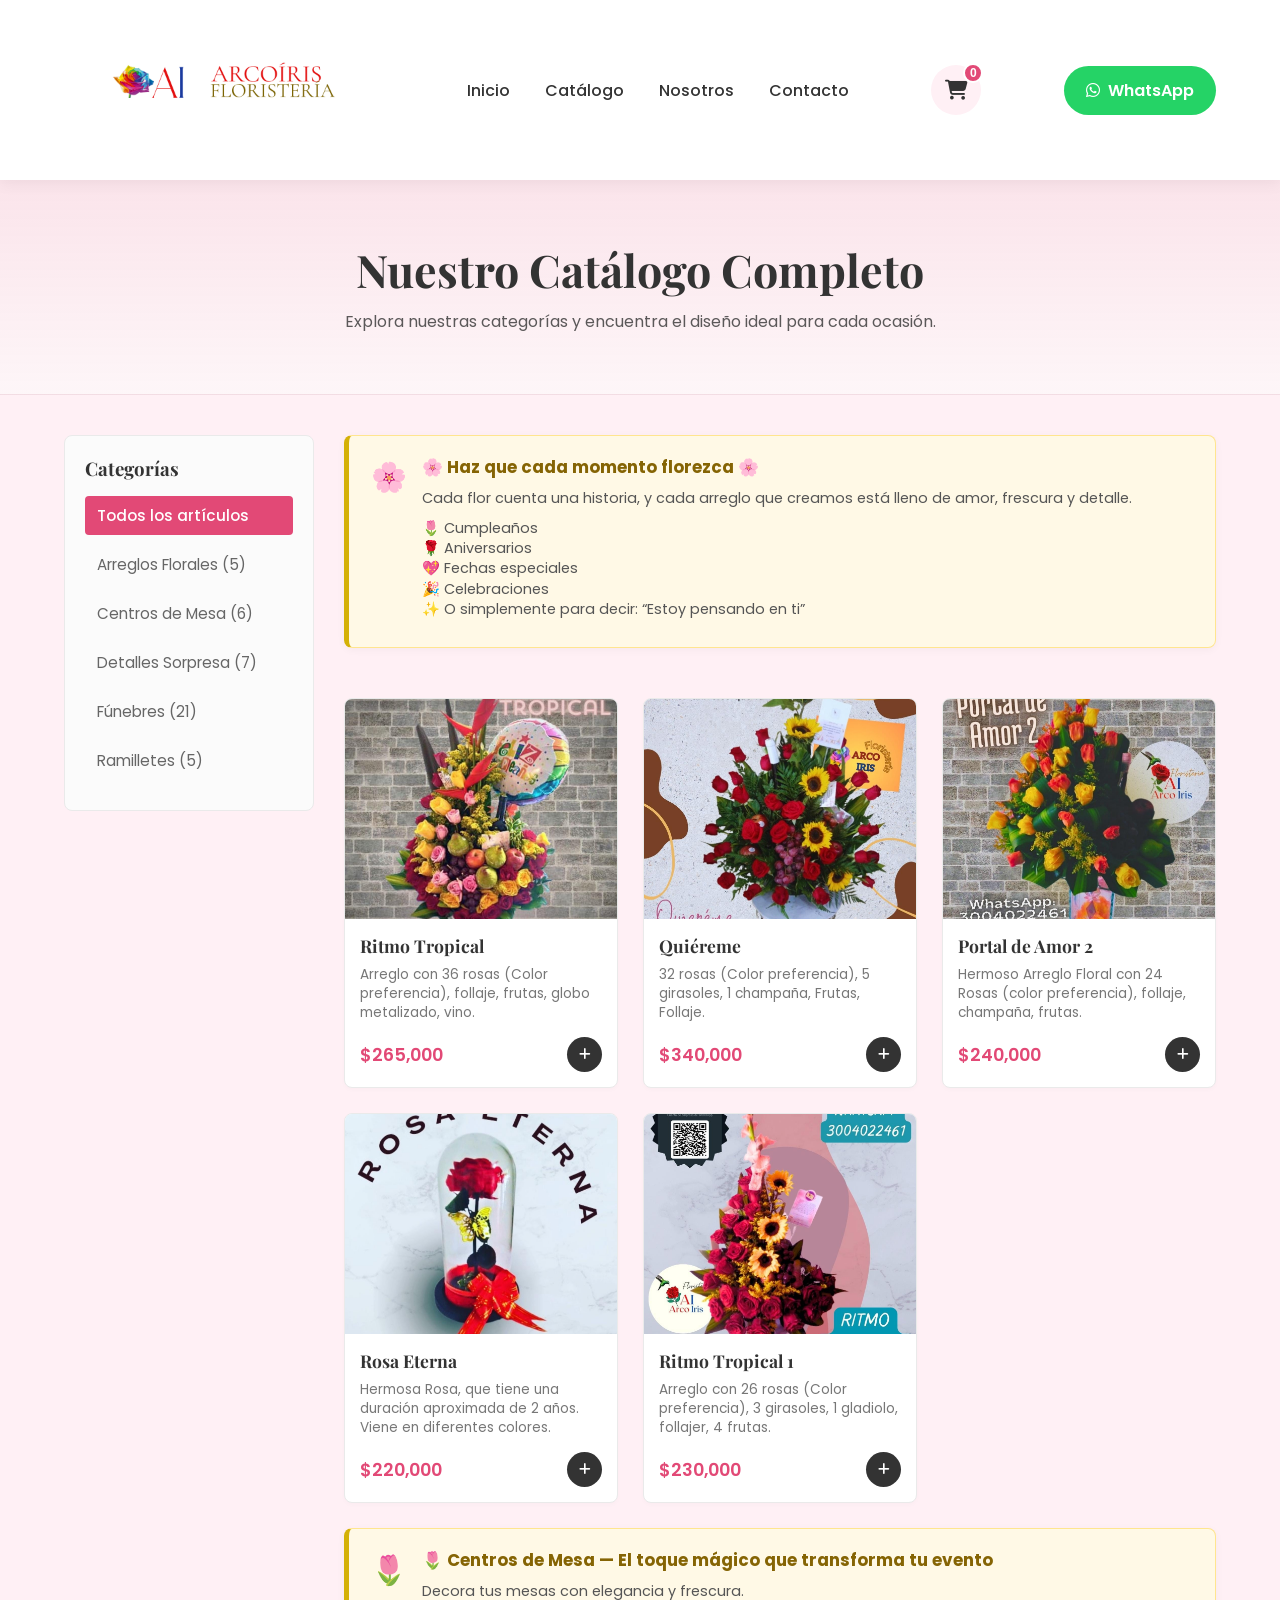
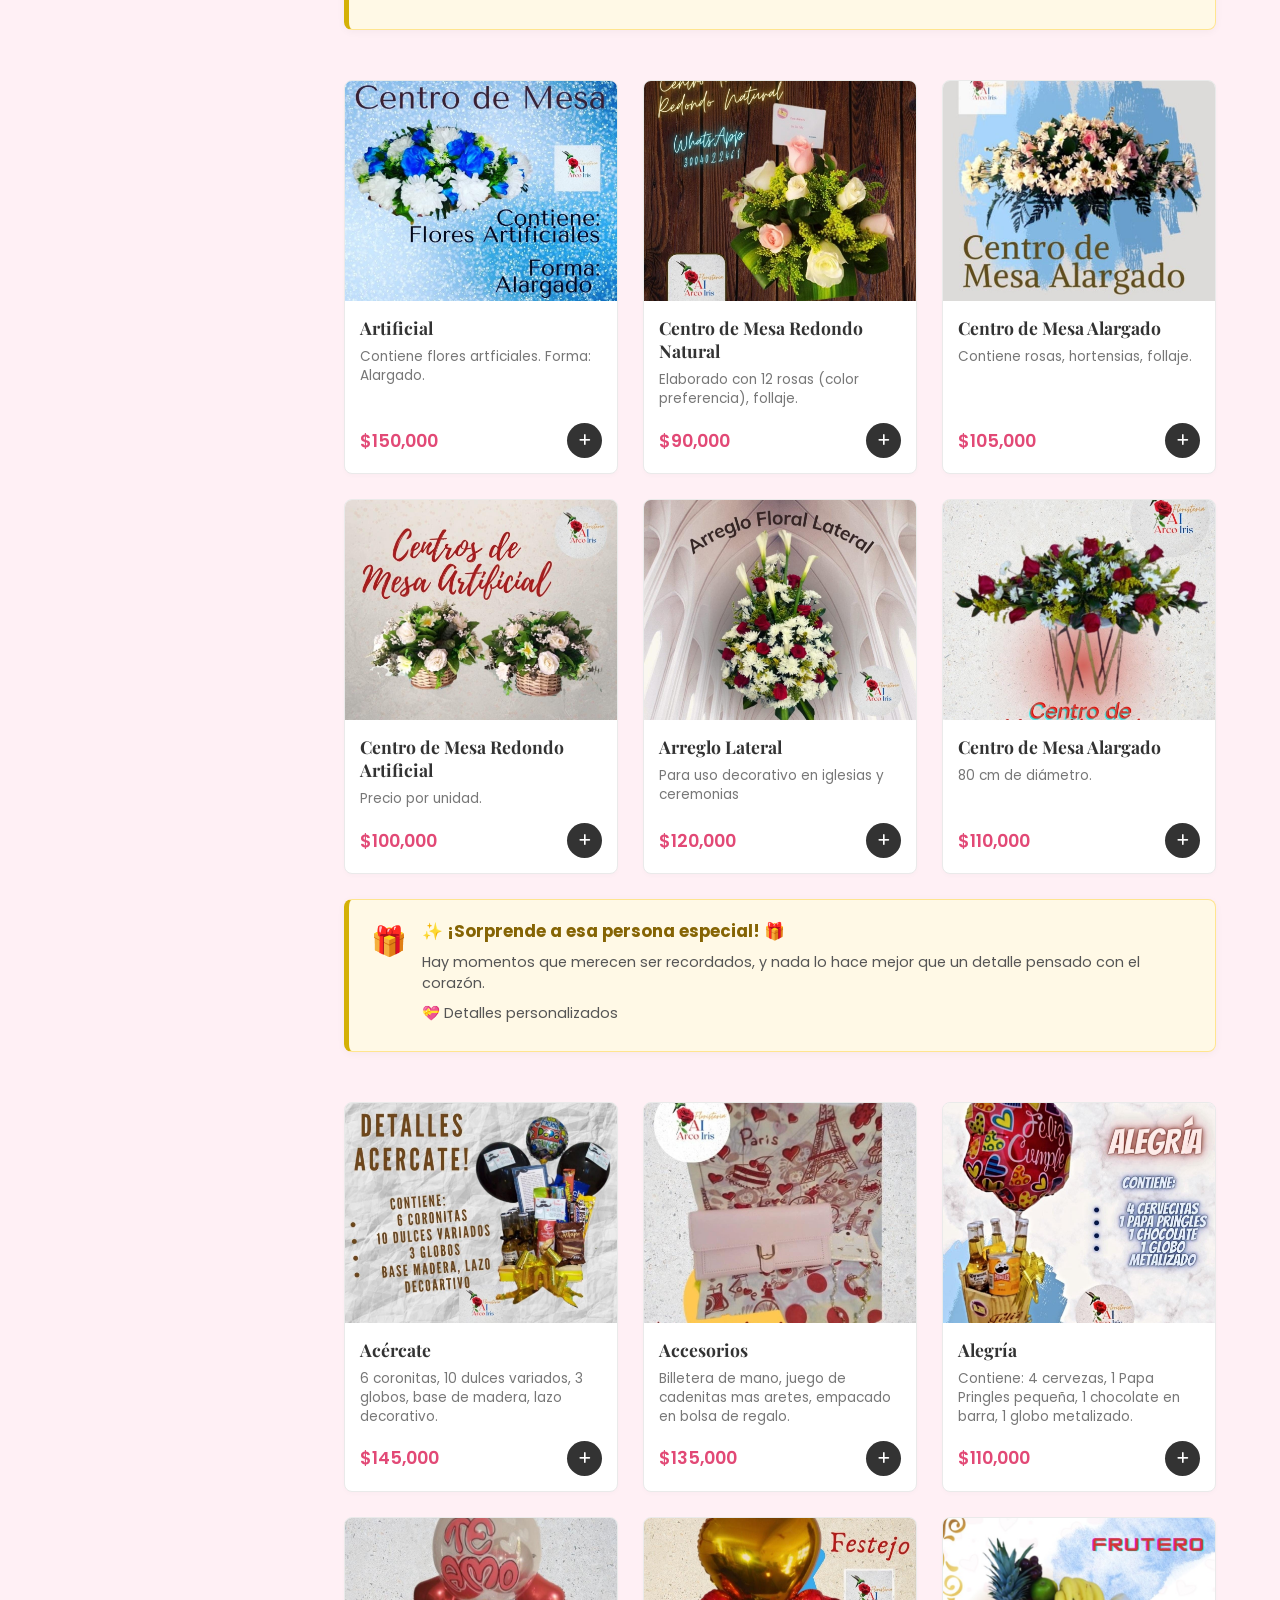
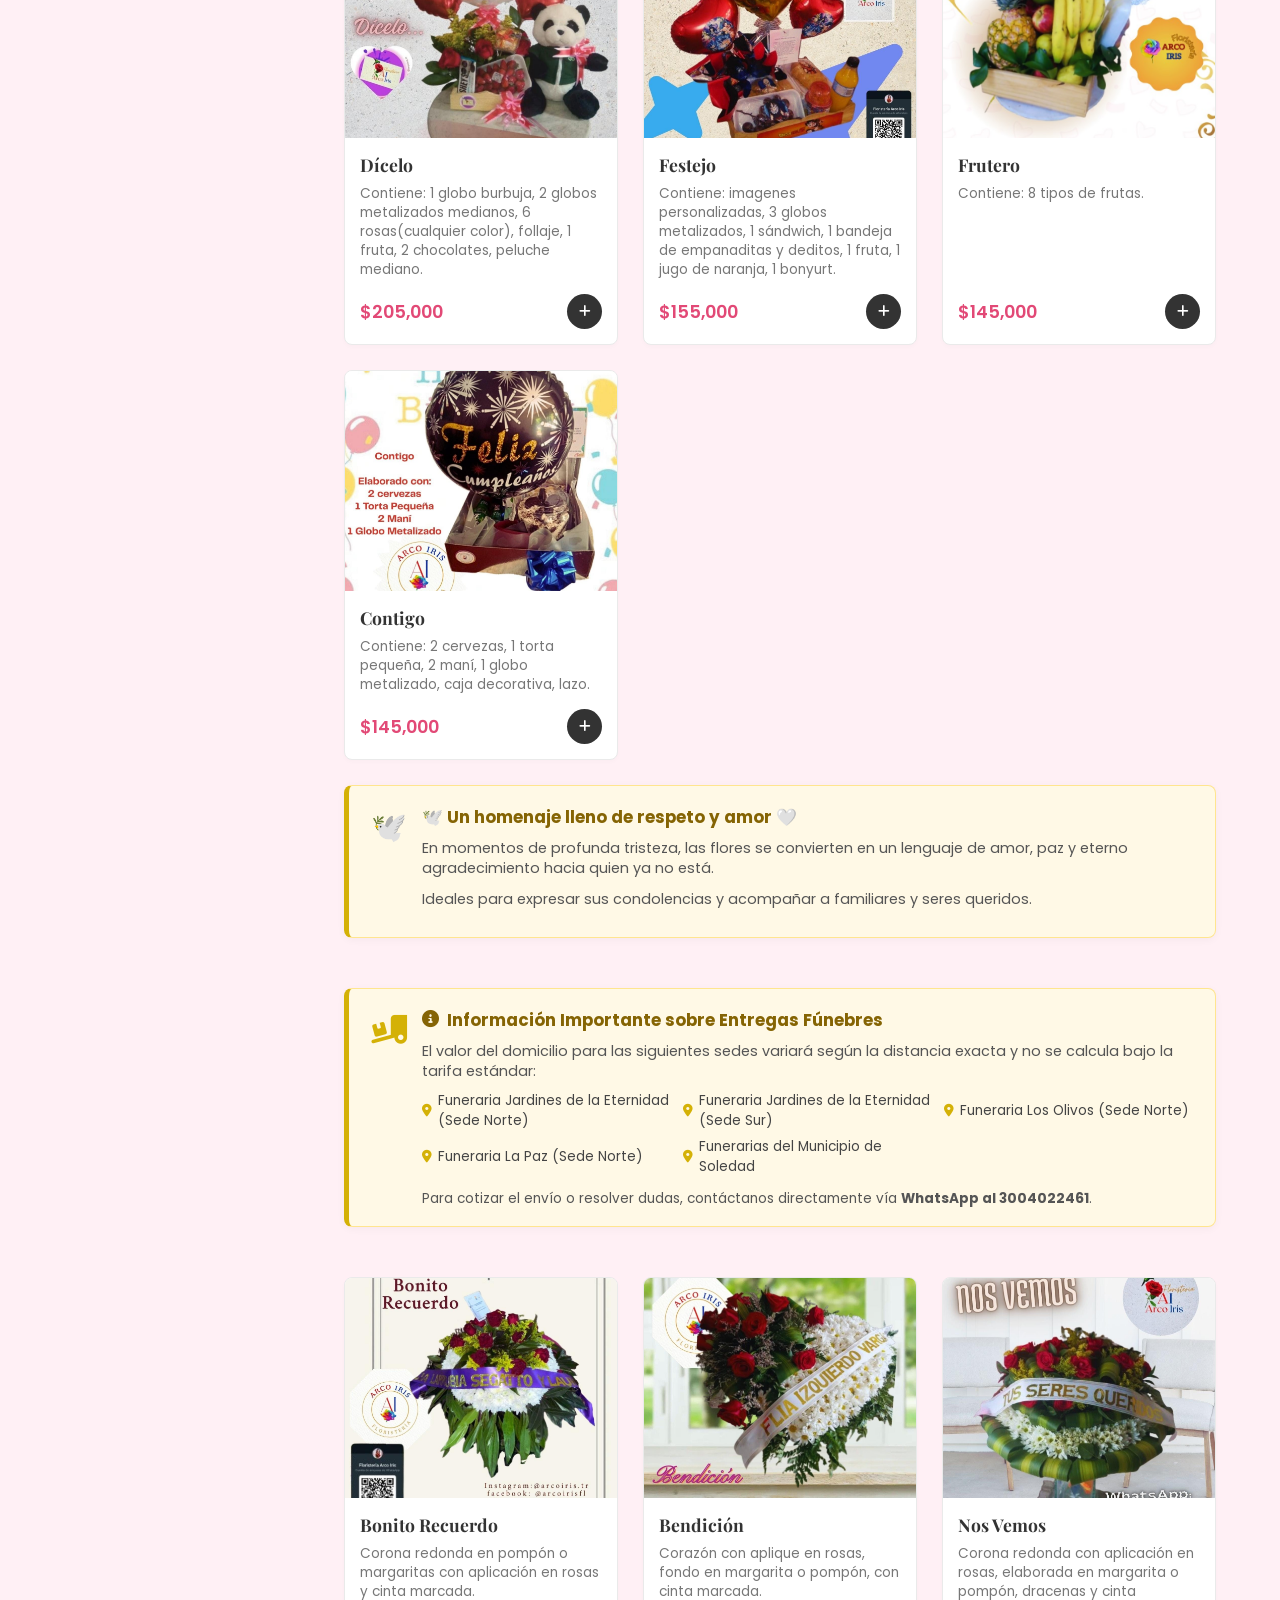
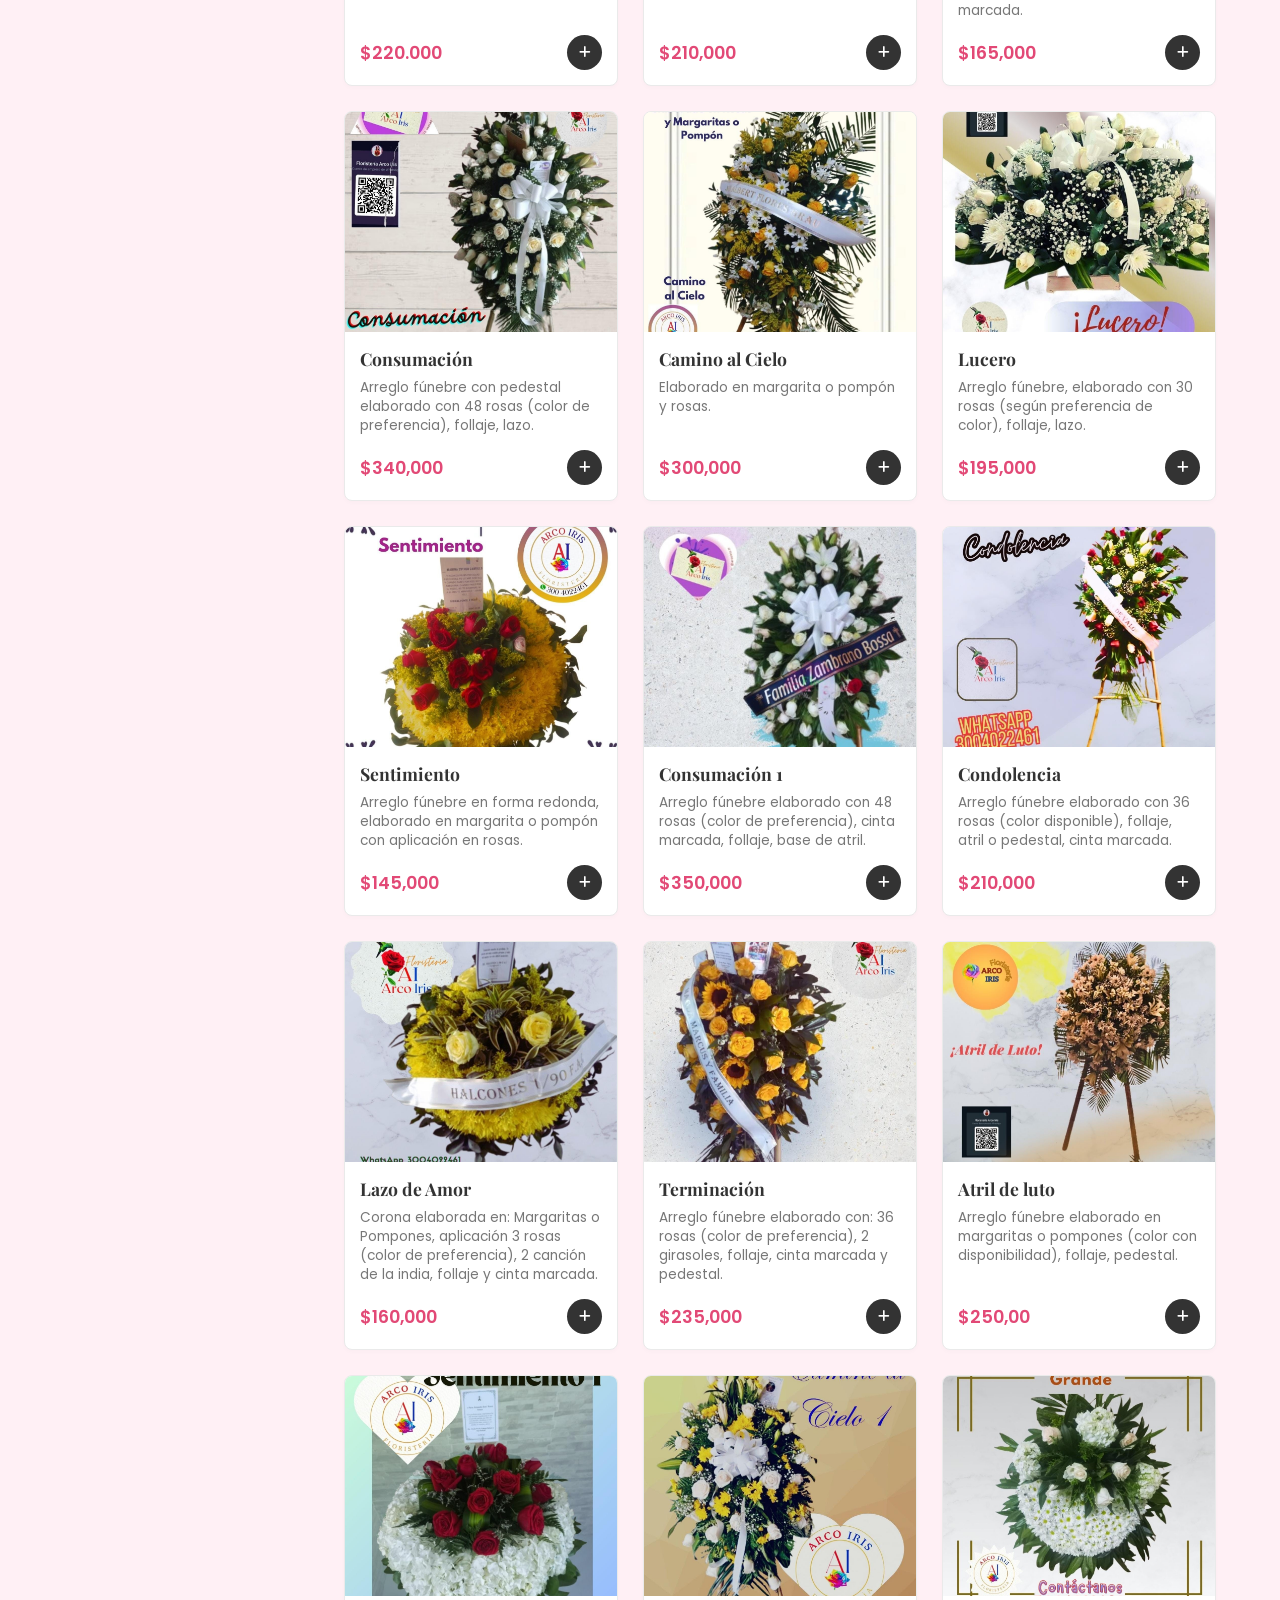
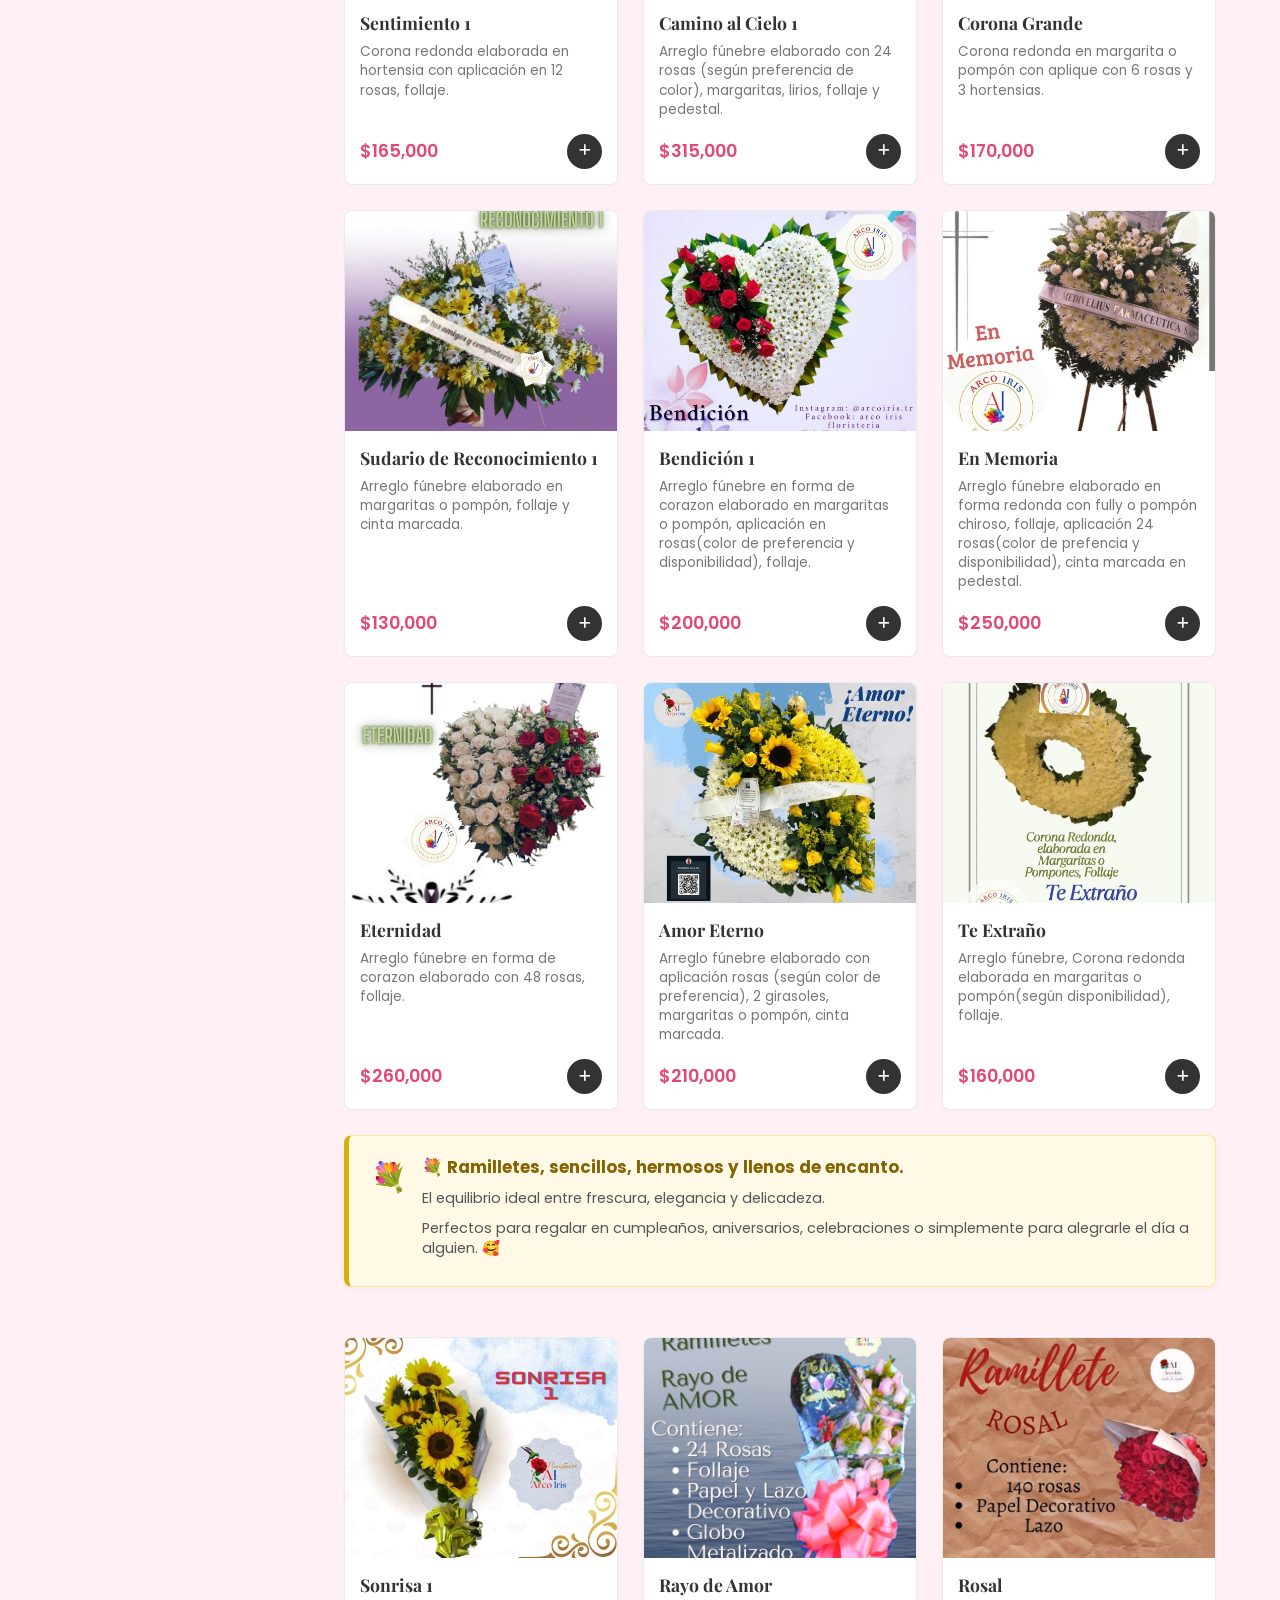
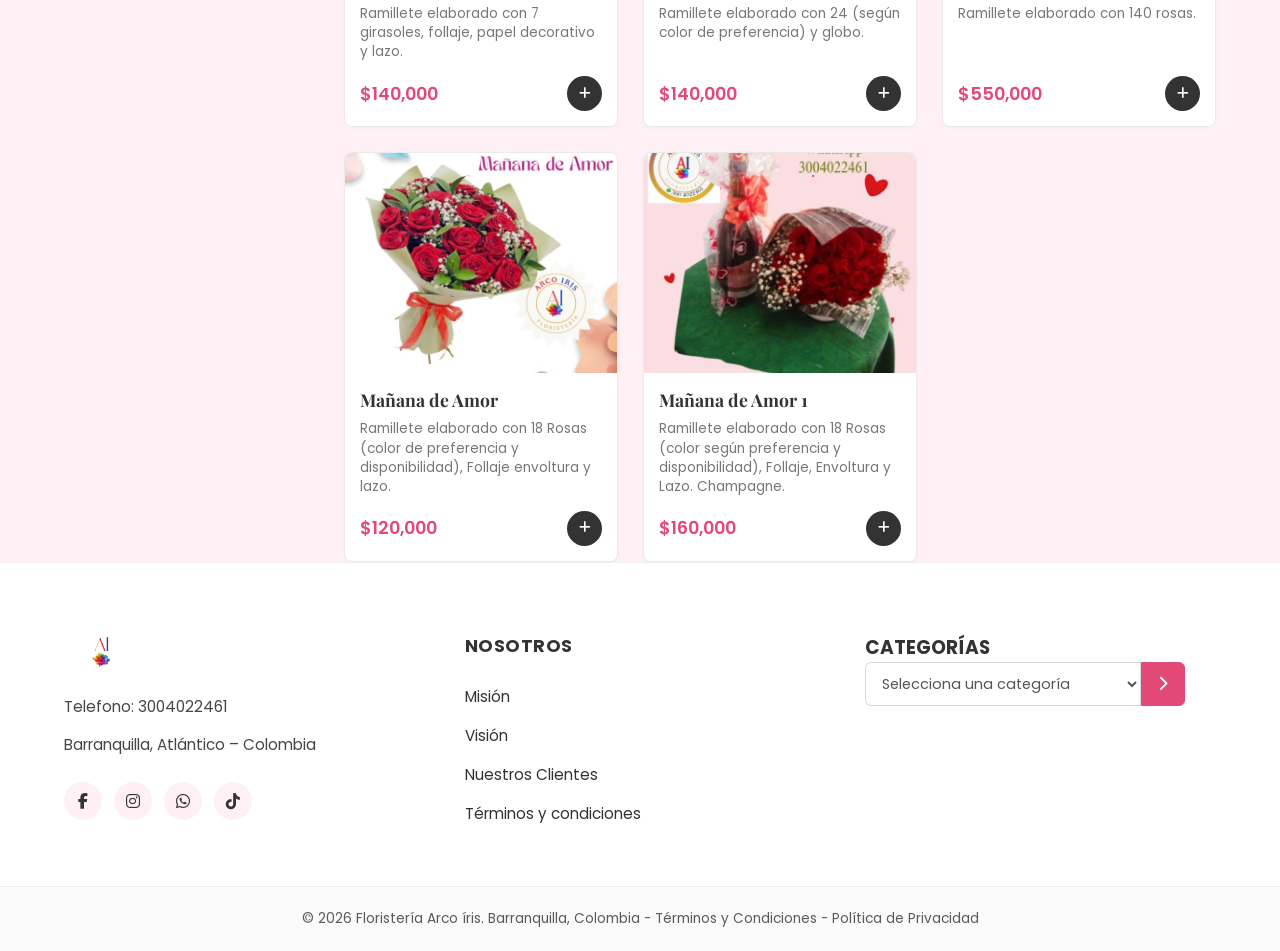
==== pages/catalogo.html @ 4ac45dcd "Cambios del dia de hoy" ====
<!DOCTYPE html>
<html lang="es">

<head>
    <meta charset="UTF-8">
    <meta name="viewport" content="width=device-width, initial-scale=1.0">
    <title>Catálogo - Floristería Arcoíris</title>
    
    <!-- Cambia esto en el <head> de TODAS tus páginas -->
    <link rel="icon" type="image/png" href="../favicon.png">

    <!-- Ruta relativa para los estilos globales -->
    <link rel="stylesheet" href="../css/style.css">

    
    <!-- Fuentes de Google -->
    <link rel="preconnect" href="https://fonts.googleapis.com">
    <link rel="preconnect" href="https://fonts.gstatic.com" crossorigin>
    <link href="https://fonts.googleapis.com/css2?family=Playfair+Display:wght=500;600;700&family=Poppins:wght=300;400;500;600;700&display=swap" rel="stylesheet">
    
    <!-- Font Awesome (Iconos) -->
    <link rel="stylesheet" href="https://cdnjs.cloudflare.com/ajax/libs/font-awesome/6.7.2/css/all.min.css">
</head>

<body>

    <!-- ==========================
            HEADER / MENÚ
    ========================== -->
    <header class="header">
        <div class="container header-container">
            <!-- Logo -->
            <a href="../index.html" class="logo">
                <img src="../img/logo/logo-horizontal.png" alt="Floristería Arcoíris">
            </a>

            <!-- Navegación -->
            <nav class="menu">
                <ul class="menu-lista">
                    <li><a href="../index.html">Inicio</a></li>
                    <li><a href="catalogo.html">Catálogo</a></li>
                    <li><a href="nosotros.html">Nosotros</a></li>
                    <li><a href="contacto.html">Contacto</a></li>
                </ul>
            </nav>

            <!-- Botones de Acción -->
            <button id="navCartBtn" class="cart-icon-btn" style="cursor: pointer;">
            <i class="fas fa-shopping-cart"></i>
            <span id="cartBadge" class="cart-badge">0</span>
            </button>
                <a href="https://wa.me/573004022461" target="_blank" class="btn-whatsapp">
                    <i class="fa-brands fa-whatsapp"></i>
                    WhatsApp
                </a>
            </div>
        </div>
    </header>

    <!-- ==========================
        BANNER DE PRESENTACIÓN
    ========================== -->
    <section class="banner-interno">
        <div class="container">
            <h1>Nuestro Catálogo Completo</h1>
            <p>Explora nuestras categorías y encuentra el diseño ideal para cada ocasión.</p>
        </div>
    </section>

    <!-- ==========================
        SECCIÓN PRINCIPAL DEL CATÁLOGO
    ========================== -->
    <section class="catalogo-seccion container">
        
        <div class="catalogo-layout">
            <!-- Barra Lateral / Filtros Actualizados -->
            <aside class="filtros-sidebar">
                <h3>Categorías</h3>
                <ul class="lista-filtros">
                    <li><a href="#" class="filtro-item activo" data-categoria="todos">Todos los artículos</a></li>
                    <li><a href="#" class="filtro-item" data-categoria="arreglos">Arreglos Florales (5)</a></li>
                    <li><a href="#" class="filtro-item" data-categoria="mesas">Centros de Mesa (6)</a></li>
                    <li><a href="#" class="filtro-item" data-categoria="detalles">Detalles Sorpresa (7)</a></li>
                    <li><a href="#" class="filtro-item" data-categoria="funebres">Fúnebres (21)</a></li>
                    <li><a href="#" class="filtro-item" data-categoria="ramilletes">Ramilletes (5)</a></li>
                </ul>
            </aside>

        <!-- Grilla de Productos Dinámica con todos sus artículos numerados -->
            <main class="grid-productos">
                
                <!-- ==========================================================================
                    ARREGLOS FLORALES (21 ARTÍCULOS)
                    ========================================================================== -->
                <!--    
                <div class="tarjeta-producto" data-cat="arreglos">
                    <div class="producto-img"><img src="../img/catalogo/dulceamor.jpg" alt="Dulce Amor"></div>
                    <div class="producto-info"><h4>Dulce Amor</h4><p class="descripcion-corta">36 rosas, Caja de chocolate, 2 barras de chocolate, globo metalizado y peluche mediano.</p><div class="producto-footer"><span class="precio">$265,000</span><button class="btn-añadir"><i class="fa-solid fa-plus"></i></button></div></div>
                </div>
                
                <div class="tarjeta-producto" data-cat="arreglos">
                    <div class="producto-img"><img src="../img/catalogo/celebracion.jpg" alt="Celebración"></div>
                    <div class="producto-info"><h4>Celebración</h4><p class="descripcion-corta">36 Rosas (Color preferencia); 3 cartuchos; 3 aves del paraíso; follaje.</p><div class="producto-footer"><span class="precio">$195,000</span><button class="btn-añadir"><i class="fa-solid fa-plus"></i></button></div></div>
                </div>-->
    <!-- ==========================================================================
    LEYENDA ARREGLOS FLORALES
    ========================================================================== -->
<div class="banner-informativo-funebres" data-cat="arreglos">
    <div class="banner-contenido">
        <div class="banner-icono">
            🌸
        </div>

        <div class="banner-texto">
            <h4>🌸 Haz que cada momento florezca 🌸</h4>

            <p>
                Cada flor cuenta una historia, y cada arreglo que creamos está lleno de amor,
                frescura y detalle.
            </p>

            <p>
                🌷 Cumpleaños<br>
                🌹 Aniversarios<br>
                💖 Fechas especiales<br>
                🎉 Celebraciones<br>
                ✨ O simplemente para decir: “Estoy pensando en ti”
            </p>
        </div>
    </div>
</div>

                <div class="tarjeta-producto" data-cat="arreglos">
                    <div class="producto-img"><img src="../img/catalogo/ritmotropical.jpg" alt="Ritmo Tropical"></div>
                    <div class="producto-info"><h4>Ritmo Tropical</h4><p class="descripcion-corta">Arreglo con 36 rosas (Color preferencia), follaje, frutas, globo metalizado, vino.</p><div class="producto-footer"><span class="precio">$265,000</span><button class="btn-añadir"><i class="fa-solid fa-plus"></i></button></div></div>
                </div>
                <!--
                <div class="tarjeta-producto" data-cat="arreglos">
                    <div class="producto-img"><img src="../img/catalogo/portaldeamor.jpg" alt="Portal de Amor"></div>
                    <div class="producto-info"><h4>Portal de Amor</h4><p class="descripcion-corta">Hermoso Arreglo Floral con 24 Rosas (color preferencia) y frutas.</p><div class="producto-footer"><span class="precio">$185,000</span><button class="btn-añadir"><i class="fa-solid fa-plus"></i></button></div></div>
                </div>-->
                <div class="tarjeta-producto" data-cat="arreglos">
                    <div class="producto-img"><img src="../img/catalogo/quiereme.jpg" alt="Quiéreme"></div>
                    <div class="producto-info"><h4>Quiéreme</h4><p class="descripcion-corta">32 rosas (Color preferencia), 5 girasoles, 1 champaña, Frutas, Follaje.</p><div class="producto-footer"><span class="precio">$340,000</span><button class="btn-añadir"><i class="fa-solid fa-plus"></i></button></div></div>
                </div>
                <div class="tarjeta-producto" data-cat="arreglos">
                    <div class="producto-img"><img src="../img/catalogo/portaldeamor2.jpg" alt="Portal de Amor 2"></div>
                    <div class="producto-info"><h4>Portal de Amor 2</h4><p class="descripcion-corta">Hermoso Arreglo Floral con 24 Rosas (color preferencia), follaje, champaña, frutas.</p><div class="producto-footer"><span class="precio">$240,000</span><button class="btn-añadir"><i class="fa-solid fa-plus"></i></button></div></div>
                </div>
                <div class="tarjeta-producto" data-cat="arreglos">
                    <div class="producto-img"><img src="../img/catalogo/rosaeterna.jpg" alt="Rosa Eterna"></div>
                    <div class="producto-info"><h4>Rosa Eterna</h4><p class="descripcion-corta">Hermosa Rosa, que tiene una duración aproximada de 2 años. Viene en diferentes colores.</p><div class="producto-footer"><span class="precio">$220,000</span><button class="btn-añadir"><i class="fa-solid fa-plus"></i></button></div></div>
                </div>
                <!--
                <div class="tarjeta-producto" data-cat="arreglos">
                    <div class="producto-img"><img src="../img/catalogo/buendia.jpg" alt="Buen Día!"></div>
                    <div class="producto-info"><h4>Buen Día!</h4><p class="descripcion-corta">Elaborado con 12 girasoles, Follaje, Base.</p><div class="producto-footer"><span class="precio">$160,000</span><button class="btn-añadir"><i class="fa-solid fa-plus"></i></button></div></div>
                </div>
                <div class="tarjeta-producto" data-cat="arreglos">
                    <div class="producto-img"><img src="../img/catalogo/celebracion1.jpg" alt="Celebración 1"></div>
                    <div class="producto-info"><h4>Celebración 1</h4><p class="descripcion-corta">Elaborado con 36 Rosas surtidas, 2 flores exóticas, follaje, globo burbuja.</p><div class="producto-footer"><span class="precio">$215,000</span><button class="btn-añadir"><i class="fa-solid fa-plus"></i></button></div></div>
                </div>
                <div class="tarjeta-producto" data-cat="arreglos">
                    <div class="producto-img"><img src="../img/catalogo/dulceencanto1.jpg" alt="Dulce Encanto 1"></div>
                    <div class="producto-info"><h4>Dulce Encanto 1</h4><p class="descripcion-corta">9 girasoles, 7 rosas (color preferencia), 1 vino, 1 caja de chocolates, follaje.</p><div class="producto-footer"><span class="precio">$200,000</span><button class="btn-añadir"><i class="fa-solid fa-plus"></i></button></div></div>
                </div>
                <div class="tarjeta-producto" data-cat="arreglos">
                    <div class="producto-img"><img src="../img/catalogo/unica.jpg" alt="Única"></div>
                    <div class="producto-info"><h4>Única</h4><p class="descripcion-corta">Arreglo elaborado con 18 rosas (color preferencia), 3 chocolates en barra, 1 globo metalizado, follaje.</p><div class="producto-footer"><span class="precio">$160,000</span><button class="btn-añadir"><i class="fa-solid fa-plus"></i></button></div></div>
                </div>
                <div class="tarjeta-producto" data-cat="arreglos">
                    <div class="producto-img"><img src="../img/catalogo/inolvidable1.jpg" alt="Inolvidable 1"></div>
                    <div class="producto-info"><h4>Inolvidable 1</h4><p class="descripcion-corta">Arreglo elaborado con 24 rosas (color preferencia), Margaritas o pompón, 1 Girasol, Follaje 1, 1 Globo metalizado.</p><div class="producto-footer"><span class="precio">$165,000</span><button class="btn-añadir"><i class="fa-solid fa-plus"></i></button></div></div>
                </div>-->
                <div class="tarjeta-producto" data-cat="arreglos">
                    <div class="producto-img"><img src="../img/catalogo/ritmotropical1.jpg" alt="Ritmo Tropical 1"></div>
                    <div class="producto-info"><h4>Ritmo Tropical 1</h4><p class="descripcion-corta">Arreglo con 26 rosas (Color preferencia), 3 girasoles, 1 gladiolo, follajer, 4 frutas.</p><div class="producto-footer"><span class="precio">$230,000</span><button class="btn-añadir"><i class="fa-solid fa-plus"></i></button></div></div>
                </div>
                <!--
                <div class="tarjeta-producto" data-cat="arreglos">
                    <div class="producto-img"><img src="../img/catalogo/inolvidable2.jpg" alt="Inolvidable 2"></div>
                    <div class="producto-info"><h4>Inolvidable 2</h4><p class="descripcion-corta">Arreglo elaborado con 24 rosas (color preferencia), 1 Girasol, tres manzanas, 1 Globo metalizado y follajes.</p><div class="producto-footer"><span class="precio">$170,000</span><button class="btn-añadir"><i class="fa-solid fa-plus"></i></button></div></div>
                </div>
                <div class="tarjeta-producto" data-cat="arreglos">
                    <div class="producto-img"><img src="../img/catalogo/dulceencanto2.jpg" alt="Dulce Encanto 2"></div>
                    <div class="producto-info"><h4>Dulce Encanto 2</h4><p class="descripcion-corta">Arreglo floral con 8 girasoles, follaje, 1 caja de chocolates.</p><div class="producto-footer"><span class="precio">$170,000</span><button class="btn-añadir"><i class="fa-solid fa-plus"></i></button></div></div>
                </div>
                <div class="tarjeta-producto" data-cat="arreglos">
                    <div class="producto-img"><img src="../img/catalogo/concarino1.jpg" alt="Con Cariño 1"></div>
                    <div class="producto-info"><h4>Con Cariño 1</h4><p class="descripcion-corta">Caja con 24 rosas, follaje.</p><div class="producto-footer"><span class="precio">$190,000</span><button class="btn-añadir"><i class="fa-solid fa-plus"></i></button></div></div>
                </div>
                <div class="tarjeta-producto" data-cat="arreglos">
                    <div class="producto-img"><img src="../img/catalogo/fiesta1.jpg" alt="Fiesta 1"></div>
                    <div class="producto-info"><h4>Fiesta 1</h4><p class="descripcion-corta">Arreglo floral con 24 rosas rojas, follaje, manzanas, globo metalizado.</p><div class="producto-footer"><span class="precio">$170,000</span><button class="btn-añadir"><i class="fa-solid fa-plus"></i></button></div></div>
                </div>
                <div class="tarjeta-producto" data-cat="arreglos">
                    <div class="producto-img"><img src="../img/catalogo/fiesta2.jpg" alt="Fiesta 2"></div>
                    <div class="producto-info"><h4>Fiesta 2</h4><p class="descripcion-corta">Arreglo floral con 24 rosas (color preferencia), follaje, 1 caja de chocolates de 4 bombones.</p><div class="producto-footer"><span class="precio">$185,000</span><button class="btn-añadir"><i class="fa-solid fa-plus"></i></button></div></div>
                </div>
                <div class="tarjeta-producto" data-cat="arreglos">
                    <div class="producto-img"><img src="../img/catalogo/celebracion2.jpg" alt="Celebración 2"></div>
                    <div class="producto-info"><h4>Celebración 2</h4><p class="descripcion-corta">Arreglo floral con 60 rosas (color preferencia), Exóticas y follaje.</p><div class="producto-footer"><span class="precio">$310,000</span><button class="btn-añadir"><i class="fa-solid fa-plus"></i></button></div></div>
                </div>
                <div class="tarjeta-producto" data-cat="arreglos">
                    <div class="producto-img"><img src="../img/catalogo/sorpresa1.jpg" alt="Sorpresa 1"></div>
                    <div class="producto-info"><h4>Sorpresa 1</h4><p class="descripcion-corta">Caja decorada con 12 rosas (color preferencia), follaje, 4 cajas de chocolates surtidos, sixpack de cerveza, 1 toker decorativos.</p><div class="producto-footer"><span class="precio">$180,000</span><button class="btn-añadir"><i class="fa-solid fa-plus"></i></button></div></div>
                </div>
                <div class="tarjeta-producto" data-cat="arreglos">
                    <div class="producto-img"><img src="../img/catalogo/osoconflores.jpg" alt="Oso con flores"></div>
                    <div class="producto-info"><h4>Oso con flores</h4><p class="descripcion-corta">Arreglo floral elaborado con: flores en fomy, luz led, 1 caja de chocolates.</p><div class="producto-footer"><span class="precio">$150,000</span><button class="btn-añadir"><i class="fa-solid fa-plus"></i></button></div></div>
                </div>-->

                <!-- ==========================================================================
                    CENTROS DE MESA (6 ARTÍCULOS)
                ========================================================================== -->

<!-- ==========================================================================
    LEYENDA CENTROS DE MESA
    ========================================================================== -->
<div class="banner-informativo-funebres" data-cat="mesas">
    <div class="banner-contenido">
        <div class="banner-icono">
            🌷
        </div>

        <div class="banner-texto">
            <h4>🌷 Centros de Mesa — El toque mágico que transforma tu evento</h4>

            <p>
                Decora tus mesas con elegancia y frescura.
            </p>
        </div>
    </div>
</div>


                <div class="tarjeta-producto" data-cat="mesas">
                    <div class="producto-img"><img src="../img/catalogo/artificial.jpg" alt="Artificial"></div>
                    <div class="producto-info"><h4>Artificial</h4><p class="descripcion-corta">Contiene flores artficiales. Forma: Alargado.</p><div class="producto-footer"><span class="precio">$150,000</span><button class="btn-añadir"><i class="fa-solid fa-plus"></i></button></div></div>
                </div>
                <div class="tarjeta-producto" data-cat="mesas">
                    <div class="producto-img"><img src="../img/catalogo/redondonatural.jpg" alt="Centro de Mesa Redondo Natural"></div>
                    <div class="producto-info"><h4>Centro de Mesa Redondo Natural</h4><p class="descripcion-corta">Elaborado con 12 rosas (color preferencia), follaje.</p><div class="producto-footer"><span class="precio">$90,000</span><button class="btn-añadir"><i class="fa-solid fa-plus"></i></button></div></div>
                </div>
                <div class="tarjeta-producto" data-cat="mesas">
                    <div class="producto-img"><img src="../img/catalogo/alargado.jpg" alt="Centro de Mesa Alargado"></div>
                    <div class="producto-info"><h4>Centro de Mesa Alargado</h4><p class="descripcion-corta">Contiene rosas, hortensias, follaje.</p><div class="producto-footer"><span class="precio">$105,000</span><button class="btn-añadir"><i class="fa-solid fa-plus"></i></button></div></div>
                </div>
                <div class="tarjeta-producto" data-cat="mesas">
                    <div class="producto-img"><img src="../img/catalogo/redondoartificial.jpg" alt="Centro de Mesa Redondo Artificial"></div>
                    <div class="producto-info"><h4>Centro de Mesa Redondo Artificial</h4><p class="descripcion-corta">Precio por unidad.</p><div class="producto-footer"><span class="precio">$100,000</span><button class="btn-añadir"><i class="fa-solid fa-plus"></i></button></div></div>
                </div>
                <div class="tarjeta-producto" data-cat="mesas">
                    <div class="producto-img"><img src="../img/catalogo/arreglolateral.jpg" alt="Arreglo Lateral"></div>
                    <div class="producto-info"><h4>Arreglo Lateral</h4><p class="descripcion-corta">Para uso decorativo en iglesias y ceremonias</p><div class="producto-footer"><span class="precio">$120,000</span><button class="btn-añadir"><i class="fa-solid fa-plus"></i></button></div></div>
                </div>
                <div class="tarjeta-producto" data-cat="mesas">
                    <div class="producto-img"><img src="../img/catalogo/mesaalargado.jpg" alt="Centro de Mesa Alargado"></div>
                    <div class="producto-info"><h4>Centro de Mesa Alargado</h4><p class="descripcion-corta">80 cm de diámetro.</p><div class="producto-footer"><span class="precio">$110,000</span><button class="btn-añadir"><i class="fa-solid fa-plus"></i></button></div></div>
                </div>

                <!-- ==========================================================================
                    DETALLES SORPRESA (21 ARTÍCULOS)
                    ========================================================================== -->
                <!-- Repetición de bloques del 1 al 21 para Detalles Sorpresa -->
                <!--
                <div class="tarjeta-producto" data-cat="detalles"><div class="producto-img"><img src="../img/catalogo/teamo.jpg" alt="Te Amo"></div><div class="producto-info"><h4>Te Amo</h4><p class="descripcion-corta">Globo metalizado, 6 cervezas, caja de chocolate, 2 maní, 2 chocolates en barra, Base de madera.</p><div class="producto-footer"><span class="precio">$135,000</span><button class="btn-añadir"><i class="fa-solid fa-plus"></i></button></div></div></div>
                -->

<!-- ==========================================================================
    LEYENDA DETALLES SORPRESA
    ========================================================================== -->
<div class="banner-informativo-funebres" data-cat="detalles">
    <div class="banner-contenido">
        <div class="banner-icono">
            🎁
        </div>

        <div class="banner-texto">
            <h4>✨ ¡Sorprende a esa persona especial! 🎁</h4>

            <p>
                Hay momentos que merecen ser recordados, y nada lo hace mejor que un
                detalle pensado con el corazón.
            </p>

            <p>
                💝 Detalles personalizados
            </p>
        </div>
    </div>
</div>


                <div class="tarjeta-producto" data-cat="detalles"><div class="producto-img"><img src="../img/catalogo/acercate.jpg" alt="Acércate"></div><div class="producto-info"><h4>Acércate</h4><p class="descripcion-corta">6 coronitas, 10 dulces variados, 3 globos, base de madera, lazo decorativo.</p><div class="producto-footer"><span class="precio">$145,000</span><button class="btn-añadir"><i class="fa-solid fa-plus"></i></button></div></div></div>
                <!--
                <div class="tarjeta-producto" data-cat="detalles"><div class="producto-img"><img src="../img/catalogo/meriendasopresa1.jpg" alt="Merienda Sorpresa 1"></div><div class="producto-info"><h4>Merienda Sorpresa 1</h4><p class="descripcion-corta">Frutas variadas, jugo de naranja, dedito horneado o sándwich, girasol o globo metalizado.</p><div class="producto-footer"><span class="precio">$80,000</span><button class="btn-añadir"><i class="fa-solid fa-plus"></i></button></div></div></div>
                <div class="tarjeta-producto" data-cat="detalles"><div class="producto-img"><img src="../img/catalogo/meriendasopresa.jpg" alt="Merienda Sorpresa"></div><div class="producto-info"><h4>Merienda Sorpresa</h4><p class="descripcion-corta">Contiene: 1 jugo de naranja, 1 sándwich o dedito horneado, 1 manzana, 1 mandarina, fresas, lazo decorativo.</p><div class="producto-footer"><span class="precio">$60,000</span><button class="btn-añadir"><i class="fa-solid fa-plus"></i></button></div></div></div>
                <div class="tarjeta-producto" data-cat="detalles"><div class="producto-img"><img src="../img/catalogo/sabroso.jpg" alt="Sabroso"></div><div class="producto-info"><h4>Sabroso</h4><p class="descripcion-corta">Contiene: 1 globo metalizado, 3 girasoles, 2 frutas, 1 te, 1 bonyurt, 1 sándwich, 1 jugo.</p><div class="producto-footer"><span class="precio">$130,000</span><button class="btn-añadir"><i class="fa-solid fa-plus"></i></button></div></div></div>
                -->
                
                <div class="tarjeta-producto" data-cat="detalles"><div class="producto-img"><img src="../img/catalogo/accesorios.jpg" alt="Accesorios"></div><div class="producto-info"><h4>Accesorios</h4><p class="descripcion-corta">Billetera de mano, juego de cadenitas mas aretes, empacado en bolsa de regalo.</p><div class="producto-footer"><span class="precio">$135,000</span><button class="btn-añadir"><i class="fa-solid fa-plus"></i></button></div></div></div>
                <!--
                <div class="tarjeta-producto" data-cat="detalles"><div class="producto-img"><img src="../img/catalogo/sabroso1.jpg" alt="Sabroso 1"></div><div class="producto-info"><h4>Sabroso 1</h4><p class="descripcion-corta">Contiene: 3 girasoles, 2 frutas, 1 te, 1 bonyurt, 1 sándwich, 1 jugo.</p><div class="producto-footer"><span class="precio">$125,000</span><button class="btn-añadir"><i class="fa-solid fa-plus"></i></button></div></div></div>
                <div class="tarjeta-producto" data-cat="detalles"><div class="producto-img"><img src="../img/catalogo/meriendasorpresa2.jpg" alt="Merienda Sorpresa 2"></div><div class="producto-info"><h4>Merienda Sorpresa 2</h4><p class="descripcion-corta">Contiene: 1 girasol, 1 dedito, 3 frutas, 1 jugo, 2 accesorios (tobillera y aretes).</p><div class="producto-footer"><span class="precio">$125,000</span><button class="btn-añadir"><i class="fa-solid fa-plus"></i></button></div></div></div>
                -->
                <div class="tarjeta-producto" data-cat="detalles"><div class="producto-img"><img src="../img/catalogo/alegria.jpg" alt="Alegria"></div><div class="producto-info"><h4>Alegría</h4><p class="descripcion-corta">Contiene: 4 cervezas, 1 Papa Pringles pequeña, 1 chocolate en barra, 1 globo metalizado.</p><div class="producto-footer"><span class="precio">$110,000</span><button class="btn-añadir"><i class="fa-solid fa-plus"></i></button></div></div></div>
                <!--
                <div class="tarjeta-producto" data-cat="detalles"><div class="producto-img"><img src="../img/catalogo/milagrodeamor.jpg" alt="Milagro de Amor"></div><div class="producto-info"><h4>Milagro de Amor</h4><p class="descripcion-corta">Contiene: 1 peluche pequeño, 3 dulces, 6 rosas(Color preferencia), follaje, un tocker y lazo decorativo.</p><div class="producto-footer"><span class="precio">$140,000</span><button class="btn-añadir"><i class="fa-solid fa-plus"></i></button></div></div></div>
                <div class="tarjeta-producto" data-cat="detalles"><div class="producto-img"><img src="../img/catalogo/gracias.jpg" alt="Gracias"></div><div class="producto-info"><h4>Gracias!</h4><p class="descripcion-corta">Contiene: 1 Gorra, 5 dulces, 4 cervezas, 1 globo metalizado.</p><div class="producto-footer"><span class="precio">$175,000</span><button class="btn-añadir"><i class="fa-solid fa-plus"></i></button></div></div></div>
                <div class="tarjeta-producto" data-cat="detalles"><div class="producto-img"><img src="../img/catalogo/teelijo.jpg" alt="Te Elijo"></div><div class="producto-info"><h4>Te Elijo</h4><p class="descripcion-corta">Contiene: 12 rosas (Color preferencia), follaje, 4 cervezas (2 en lata y 2 en botella), 3 bombones de chocolate.</p><div class="producto-footer"><span class="precio">$110,000</span><button class="btn-añadir"><i class="fa-solid fa-plus"></i></button></div></div></div>
                -->
                <div class="tarjeta-producto" data-cat="detalles"><div class="producto-img"><img src="../img/catalogo/dicelo.jpg" alt="Dícelo"></div><div class="producto-info"><h4>Dícelo</h4><p class="descripcion-corta">Contiene: 1 globo burbuja, 2 globos metalizados medianos, 6 rosas(cualquier color), follaje, 1 fruta, 2 chocolates, peluche mediano.</p><div class="producto-footer"><span class="precio">$205,000</span><button class="btn-añadir"><i class="fa-solid fa-plus"></i></button></div></div></div>
                <div class="tarjeta-producto" data-cat="detalles"><div class="producto-img"><img src="../img/catalogo/festejo.jpg" alt="Festejo"></div><div class="producto-info"><h4>Festejo</h4><p class="descripcion-corta">Contiene: imagenes personalizadas, 3 globos metalizados, 1 sándwich, 1 bandeja de empanaditas y deditos, 1 fruta, 1 jugo de naranja, 1 bonyurt.</p><div class="producto-footer"><span class="precio">$155,000</span><button class="btn-añadir"><i class="fa-solid fa-plus"></i></button></div></div></div>
                <!--
                <div class="tarjeta-producto" data-cat="detalles"><div class="producto-img"><img src="../img/catalogo/poramor.jpg" alt="Por Amor"></div><div class="producto-info"><h4>Por Amor</h4><p class="descripcion-corta">Contiene: 1 peluche mediano, 2 cajas de chocolates por 4 bombones, papel envoltorio y lazo.</p><div class="producto-footer"><span class="precio">$160,000</span><button class="btn-añadir"><i class="fa-solid fa-plus"></i></button></div></div></div>
                -->
                <div class="tarjeta-producto" data-cat="detalles"><div class="producto-img"><img src="../img/catalogo/frutero.jpg" alt="Frutero"></div><div class="producto-info"><h4>Frutero</h4><p class="descripcion-corta">Contiene: 8 tipos de frutas.</p><div class="producto-footer"><span class="precio">$145,000</span><button class="btn-añadir"><i class="fa-solid fa-plus"></i></button></div></div></div>
                <!--
                <div class="tarjeta-producto" data-cat="detalles"><div class="producto-img"><img src="../img/catalogo/promesa.jpg" alt="Promesa"></div><div class="producto-info"><h4>Promesa</h4><p class="descripcion-corta">Contiene: 1 globo metalizado, peluche mediano, botella de crema de whisky, 4 dulces.</p><div class="producto-footer"><span class="precio">$165,000</span><button class="btn-añadir"><i class="fa-solid fa-plus"></i></button></div></div></div>
                <div class="tarjeta-producto" data-cat="detalles"><div class="producto-img"><img src="../img/catalogo/sweets1.jpg" alt="Sweets 1"></div><div class="producto-info"><h4>Sweets 1</h4><p class="descripcion-corta">Contiene: 12 dulces variados, 1 globo metalizdo, caja decorativa.</p><div class="producto-footer"><span class="precio">$140,000</span><button class="btn-añadir"><i class="fa-solid fa-plus"></i></button></div></div></div>
                <div class="tarjeta-producto" data-cat="detalles"><div class="producto-img"><img src="../img/catalogo/frutero1.jpg" alt="Frutero 1"></div><div class="producto-info"><h4>Frutero 1</h4><p class="descripcion-corta">Contiene: 8 frutas y 3 girasoles.</p><div class="producto-footer"><span class="precio">$155,000</span><button class="btn-añadir"><i class="fa-solid fa-plus"></i></button></div></div></div>
                -->
                <div class="tarjeta-producto" data-cat="detalles"><div class="producto-img"><img src="../img/catalogo/contigo.jpg" alt="Contigo"></div><div class="producto-info"><h4>Contigo</h4><p class="descripcion-corta">Contiene: 2 cervezas, 1 torta pequeña, 2 maní, 1 globo metalizado, caja decorativa, lazo.</p><div class="producto-footer"><span class="precio">$145,000</span><button class="btn-añadir"><i class="fa-solid fa-plus"></i></button></div></div></div>
                <!--
                <div class="tarjeta-producto" data-cat="detalles"><div class="producto-img"><img src="../img/catalogo/sweets.jpg" alt="Sweets"></div><div class="producto-info"><h4>Sweets</h4><p class="descripcion-corta">Contiene: 20 dulces, 3 globos metalizados, base de madera.</p><div class="producto-footer"><span class="precio">$155,000</span><button class="btn-añadir"><i class="fa-solid fa-plus"></i></button></div></div></div>
                -->



<!-- ==========================================================================
    LEYENDA ARREGLOS FÚNEBRES
    ========================================================================== -->
<div class="banner-informativo-funebres" data-cat="funebres">
    <div class="banner-contenido">
        <div class="banner-icono">
            🕊️
        </div>

        <div class="banner-texto">
            <h4>🕊️ Un homenaje lleno de respeto y amor 🤍</h4>

            <p>
                En momentos de profunda tristeza, las flores se convierten en un
                lenguaje de amor, paz y eterno agradecimiento hacia quien ya no está.
            </p>

            <p>
                Ideales para expresar sus condolencias y acompañar a familiares
                y seres queridos.
            </p>
        </div>
    </div>
</div>
                <!-- ==========================================================================
    AVISO INFORMATIVO DE DOMICILIOS FÚNEBRES
    ========================================================================== -->
<div class="banner-informativo-funebres" data-cat="funebres">
    <div class="banner-contenido">
        <div class="banner-icono">
            <i class="fa-solid fa-truck-ramp-box"></i>
        </div>
        <div class="banner-texto">
            <h4><i class="fa-solid fa-circle-info"></i> Información Importante sobre Entregas Fúnebres</h4>
            <p>El valor del domicilio para las siguientes sedes variará según la distancia exacta y no se calcula bajo la tarifa estándar:</p>
            <ul class="lista-funerarias">
                <li><i class="fa-solid fa-location-dot"></i> Funeraria Jardines de la Eternidad (Sede Norte)</li>
                <li><i class="fa-solid fa-location-dot"></i> Funeraria Jardines de la Eternidad (Sede Sur)</li>
                <li><i class="fa-solid fa-location-dot"></i> Funeraria Los Olivos (Sede Norte)</li>
                <li><i class="fa-solid fa-location-dot"></i> Funeraria La Paz (Sede Norte)</li>
                <li><i class="fa-solid fa-location-dot"></i> Funerarias del Municipio de Soledad</li>
            </ul>
            <p class="banner-contacto">Para cotizar el envío o resolver dudas, contáctanos directamente vía <strong>WhatsApp al 3004022461</strong>.</p>
        </div>
    </div>
</div>

<!-- ==========================================================================
    FÚNEBRES (PRODUCTOS)
    ========================================================================== -->
<!-- Arreglo Fúnebre 1 limpiado sin la nota dentro -->
<div class="tarjeta-producto" data-cat="funebres">
    <div class="producto-img"><img src="../img/catalogo/bonitorecuerdo.jpg" alt="Bonito Recuerdo"></div>
    <div class="producto-info">
        <h4>Bonito Recuerdo</h4>
        <p class="descripcion-corta">Corona redonda en pompón o margaritas con aplicación en rosas y cinta marcada.</p>
        <div class="producto-footer">
            <span class="precio">$220.000</span>
            <button class="btn-añadir"><i class="fa-solid fa-plus"></i></button>
        </div>
    </div>
</div>

<div class="tarjeta-producto" data-cat="funebres">
    <div class="producto-img"><img src="../img/catalogo/bendicion.jpg" alt="Bendición"></div>
    <div class="producto-info">
        <h4>Bendición</h4>
        <p class="descripcion-corta">Corazón con aplique en rosas, fondo en margarita o pompón, con cinta marcada.</p>
        <div class="producto-footer">
            <span class="precio">$210,000</span>
            <button class="btn-añadir"><i class="fa-solid fa-plus"></i></button>
        </div>
    </div>
</div>

                <!-- Bloques fúnebres del 3 al 21 estándar -->
                <div class="tarjeta-producto" data-cat="funebres"><div class="producto-img"><img src="../img/catalogo/nosvemos.jpg" alt="Nos Vemos"></div><div class="producto-info"><h4>Nos Vemos</h4><p class="descripcion-corta">Corona redonda con aplicación en rosas, elaborada en margarita o pompón, dracenas y cinta marcada.</p><div class="producto-footer"><span class="precio">$165,000</span><button class="btn-añadir"><i class="fa-solid fa-plus"></i></button></div></div></div>
                <div class="tarjeta-producto" data-cat="funebres"><div class="producto-img"><img src="../img/catalogo/consumacion.jpg" alt="Consumación"></div><div class="producto-info"><h4>Consumación</h4><p class="descripcion-corta">Arreglo fúnebre con pedestal elaborado con 48 rosas (color de preferencia), follaje, lazo.</p><div class="producto-footer"><span class="precio">$340,000</span><button class="btn-añadir"><i class="fa-solid fa-plus"></i></button></div></div></div>
                <div class="tarjeta-producto" data-cat="funebres"><div class="producto-img"><img src="../img/catalogo/caminoalcielo.jpg" alt="Camino al Cielo"></div><div class="producto-info"><h4>Camino al Cielo</h4><p class="descripcion-corta">Elaborado en margarita o pompón y rosas.</p><div class="producto-footer"><span class="precio">$300,000</span><button class="btn-añadir"><i class="fa-solid fa-plus"></i></button></div></div></div>
                <div class="tarjeta-producto" data-cat="funebres"><div class="producto-img"><img src="../img/catalogo/lucero.jpg" alt="Lucero"></div><div class="producto-info"><h4>Lucero</h4><p class="descripcion-corta">Arreglo fúnebre, elaborado con 30 rosas (según preferencia de color), follaje, lazo.</p><div class="producto-footer"><span class="precio">$195,000</span><button class="btn-añadir"><i class="fa-solid fa-plus"></i></button></div></div></div>
                <div class="tarjeta-producto" data-cat="funebres"><div class="producto-img"><img src="../img/catalogo/sentimiento.jpg" alt="Sentimiento"></div><div class="producto-info"><h4>Sentimiento</h4><p class="descripcion-corta">Arreglo fúnebre en forma redonda, elaborado en margarita o pompón con aplicación en rosas.</p><div class="producto-footer"><span class="precio">$145,000</span><button class="btn-añadir"><i class="fa-solid fa-plus"></i></button></div></div></div>
                <div class="tarjeta-producto" data-cat="funebres"><div class="producto-img"><img src="../img/catalogo/consumacion1.jpg" alt="Consumación 1"></div><div class="producto-info"><h4>Consumación 1</h4><p class="descripcion-corta">Arreglo fúnebre elaborado con 48 rosas (color de preferencia), cinta marcada, follaje, base de atril.</p><div class="producto-footer"><span class="precio">$350,000</span><button class="btn-añadir"><i class="fa-solid fa-plus"></i></button></div></div></div>
                <div class="tarjeta-producto" data-cat="funebres"><div class="producto-img"><img src="../img/catalogo/condolencia.jpg" alt="Condolencia"></div><div class="producto-info"><h4>Condolencia</h4><p class="descripcion-corta">Arreglo fúnebre elaborado con 36 rosas (color disponible), follaje, atril o pedestal, cinta marcada.</p><div class="producto-footer"><span class="precio">$210,000</span><button class="btn-añadir"><i class="fa-solid fa-plus"></i></button></div></div></div>
                <div class="tarjeta-producto" data-cat="funebres"><div class="producto-img"><img src="../img/catalogo/lazodeamor.jpg" alt="Lazo de Amor"></div><div class="producto-info"><h4>Lazo de Amor</h4><p class="descripcion-corta">Corona elaborada en: Margaritas o Pompones, aplicación 3 rosas (color de preferencia), 2 canción de la india, follaje y cinta marcada.</p><div class="producto-footer"><span class="precio">$160,000</span><button class="btn-añadir"><i class="fa-solid fa-plus"></i></button></div></div></div>
                <div class="tarjeta-producto" data-cat="funebres"><div class="producto-img"><img src="../img/catalogo/terminacion.jpg" alt="Terminación"></div><div class="producto-info"><h4>Terminación</h4><p class="descripcion-corta">Arreglo fúnebre elaborado con: 36 rosas (color de preferencia), 2 girasoles, follaje, cinta marcada y pedestal.</p><div class="producto-footer"><span class="precio">$235,000</span><button class="btn-añadir"><i class="fa-solid fa-plus"></i></button></div></div></div>
                <div class="tarjeta-producto" data-cat="funebres"><div class="producto-img"><img src="../img/catalogo/atrildeluto.jpg" alt="Atril de luto"></div><div class="producto-info"><h4>Atril de luto</h4><p class="descripcion-corta">Arreglo fúnebre elaborado en margaritas o pompones (color con disponibilidad), follaje, pedestal.</p><div class="producto-footer"><span class="precio">$250,00</span><button class="btn-añadir"><i class="fa-solid fa-plus"></i></button></div></div></div>
                <div class="tarjeta-producto" data-cat="funebres"><div class="producto-img"><img src="../img/catalogo/sentimiento1.jpg" alt="Sentimiento 1"></div><div class="producto-info"><h4>Sentimiento 1</h4><p class="descripcion-corta">Corona redonda elaborada en hortensia con aplicación en 12 rosas, follaje.</p><div class="producto-footer"><span class="precio">$165,000</span><button class="btn-añadir"><i class="fa-solid fa-plus"></i></button></div></div></div>
                <div class="tarjeta-producto" data-cat="funebres"><div class="producto-img"><img src="../img/catalogo/caminoalcielo1.jpg" alt="Camino al Cielo 1"></div><div class="producto-info"><h4>Camino al Cielo 1</h4><p class="descripcion-corta">Arreglo fúnebre elaborado con 24 rosas (según preferencia de color), margaritas, lirios, follaje y pedestal.</p><div class="producto-footer"><span class="precio">$315,000</span><button class="btn-añadir"><i class="fa-solid fa-plus"></i></button></div></div></div>
                <div class="tarjeta-producto" data-cat="funebres"><div class="producto-img"><img src="../img/catalogo/coronagrande.jpg" alt="Corona Grande"></div><div class="producto-info"><h4>Corona Grande</h4><p class="descripcion-corta">Corona redonda en margarita o pompón con aplique con 6 rosas y 3 hortensias.</p><div class="producto-footer"><span class="precio">$170,000</span><button class="btn-añadir"><i class="fa-solid fa-plus"></i></button></div></div></div>
                <div class="tarjeta-producto" data-cat="funebres"><div class="producto-img"><img src="../img/catalogo/sudarioreconocimiento1.jpg" alt="Sudario de Reconocimiento 1"></div><div class="producto-info"><h4>Sudario de Reconocimiento 1</h4><p class="descripcion-corta">Arreglo fúnebre elaborado en margaritas o pompón, follaje y cinta marcada.</p><div class="producto-footer"><span class="precio">$130,000</span><button class="btn-añadir"><i class="fa-solid fa-plus"></i></button></div></div></div>
                <div class="tarjeta-producto" data-cat="funebres"><div class="producto-img"><img src="../img/catalogo/bendicion1.jpg" alt="Bendición 1"></div><div class="producto-info"><h4>Bendición 1</h4><p class="descripcion-corta">Arreglo fúnebre en forma de corazon elaborado en margaritas o pompón, aplicación en rosas(color de preferencia y disponibilidad), follaje.</p><div class="producto-footer"><span class="precio">$200,000</span><button class="btn-añadir"><i class="fa-solid fa-plus"></i></button></div></div></div>
                <div class="tarjeta-producto" data-cat="funebres"><div class="producto-img"><img src="../img/catalogo/enmemoria.jpg" alt="En Memoria"></div><div class="producto-info"><h4>En Memoria</h4><p class="descripcion-corta">Arreglo fúnebre elaborado en forma redonda con fully o pompón chiroso, follaje, aplicación 24 rosas(color de prefencia y disponibilidad), cinta marcada en pedestal.</p><div class="producto-footer"><span class="precio">$250,000</span><button class="btn-añadir"><i class="fa-solid fa-plus"></i></button></div></div></div>
                <div class="tarjeta-producto" data-cat="funebres"><div class="producto-img"><img src="../img/catalogo/eternidad.jpg" alt="Eternidad"></div><div class="producto-info"><h4>Eternidad</h4><p class="descripcion-corta">Arreglo fúnebre en forma de corazon elaborado con 48 rosas, follaje.</p><div class="producto-footer"><span class="precio">$260,000</span><button class="btn-añadir"><i class="fa-solid fa-plus"></i></button></div></div></div>
                <div class="tarjeta-producto" data-cat="funebres"><div class="producto-img"><img src="../img/catalogo/amoreterno.jpg" alt="Amor Eterno"></div><div class="producto-info"><h4>Amor Eterno</h4><p class="descripcion-corta">Arreglo fúnebre elaborado con aplicación rosas (según color de preferencia), 2 girasoles, margaritas o pompón, cinta marcada.</p><div class="producto-footer"><span class="precio">$210,000</span><button class="btn-añadir"><i class="fa-solid fa-plus"></i></button></div></div></div>
                <div class="tarjeta-producto" data-cat="funebres"><div class="producto-img"><img src="../img/catalogo/teextrano.jpg" alt="Te Extraño"></div><div class="producto-info"><h4>Te Extraño</h4><p class="descripcion-corta">Arreglo fúnebre, Corona redonda elaborada en margaritas o pompón(según disponibilidad), follaje.</p><div class="producto-footer"><span class="precio">$160,000</span><button class="btn-añadir"><i class="fa-solid fa-plus"></i></button></div></div></div>

                <!-- ==========================================================================
                RAMILLETES (21 ARTÍCULOS)
                ========================================================================== -->
<!-- ==========================================================================
    LEYENDA RAMILLETES
    ========================================================================== -->
<div class="banner-informativo-funebres" data-cat="ramilletes">
    <div class="banner-contenido">
        <div class="banner-icono">
            💐
        </div>

        <div class="banner-texto">
            <h4>💐 Ramilletes, sencillos, hermosos y llenos de encanto.</h4>

            <p>
                El equilibrio ideal entre frescura, elegancia y delicadeza.
            </p>

            <p>
                Perfectos para regalar en cumpleaños, aniversarios, celebraciones
                o simplemente para alegrarle el día a alguien. 🥰
            </p>
        </div>
    </div>
</div>
                <div class="tarjeta-producto" data-cat="ramilletes"><div class="producto-img"><img src="../img/catalogo/sonrisa1.jpg" alt="Sonrisa 1"></div><div class="producto-info"><h4>Sonrisa 1</h4><p class="descripcion-corta">Ramillete elaborado con 7 girasoles, follaje, papel decorativo y lazo.</p><div class="producto-footer"><span class="precio">$140,000</span><button class="btn-añadir"><i class="fa-solid fa-plus"></i></button></div></div></div>
                <div class="tarjeta-producto" data-cat="ramilletes"><div class="producto-img"><img src="../img/catalogo/rayodeamor.jpg" alt="Rayo de Amor"></div><div class="producto-info"><h4>Rayo de Amor</h4><p class="descripcion-corta">Ramillete elaborado con 24 (según color de preferencia) y globo.</p><div class="producto-footer"><span class="precio">$140,000</span><button class="btn-añadir"><i class="fa-solid fa-plus"></i></button></div></div></div>
                <!--
                <div class="tarjeta-producto" data-cat="ramilletes"><div class="producto-img"><img src="../img/catalogo/felizdia.jpg" alt="Feliz Día"></div><div class="producto-info"><h4>Feliz Día</h4><p class="descripcion-corta">Ramillete con 12 rosas(según color de preferencia), 4 bombones de chocolate, 1 peluche pequeño, papel envoltorio y lazo.</p><div class="producto-footer"><span class="precio">$120,000</span><button class="btn-añadir"><i class="fa-solid fa-plus"></i></button></div></div></div>
                <div class="tarjeta-producto" data-cat="ramilletes"><div class="producto-img"><img src="../img/catalogo/enamorado.jpg" alt="Enamorado"></div><div class="producto-info"><h4>Enamorado</h4><p class="descripcion-corta">Ramillete elaborado con 24 rosas, peluche pequeño, globo metalizado, 2 chocolates en Barra, papel y lazo Decorativo.</p><div class="producto-footer"><span class="precio">$135,000</span><button class="btn-añadir"><i class="fa-solid fa-plus"></i></button></div></div></div>
                <div class="tarjeta-producto" data-cat="ramilletes"><div class="producto-img"><img src="../img/catalogo/enamorado2.jpg" alt="Enamorado 2"></div><div class="producto-info"><h4>Enamorado 2</h4><p class="descripcion-corta">Ramillete elaborado con 25 rosas, peluche o Billetera de Mano y globo mediano, caja de chocolate.</p><div class="producto-footer"><span class="precio">$200,000</span><button class="btn-añadir"><i class="fa-solid fa-plus"></i></button></div></div></div>
                <div class="tarjeta-producto" data-cat="ramilletes"><div class="producto-img"><img src="../img/catalogo/imaginate.jpg" alt="Imagínate"></div><div class="producto-info"><h4>Imagínate</h4><p class="descripcion-corta">Ramillete elaborado con 60 Rosas con follaje más 8 bombones de chocolates.</p><div class="producto-footer"><span class="precio">$300,000</span><button class="btn-añadir"><i class="fa-solid fa-plus"></i></button></div></div></div>
                <div class="tarjeta-producto" data-cat="ramilletes"><div class="producto-img"><img src="../img/catalogo/divino.jpg" alt="Divino"></div><div class="producto-info"><h4>Divino</h4><p class="descripcion-corta">Ramillete con 30 rosas ( según disponibilidad de color), envoltorio, lazo.</p><div class="producto-footer"><span class="precio">$130,000</span><button class="btn-añadir"><i class="fa-solid fa-plus"></i></button></div></div></div>
                <div class="tarjeta-producto" data-cat="ramilletes"><div class="producto-img"><img src="../img/catalogo/felizdia1.jpg" alt="Feliz Día 1"></div><div class="producto-info"><h4>Feliz Día 1</h4><p class="descripcion-corta">Ramillete con 20 rosas (color de preferencia) peluche pequeño, 4 bombines de chocolate.</p><div class="producto-footer"><span class="precio">$140,000</span><button class="btn-añadir"><i class="fa-solid fa-plus"></i></button></div></div></div>
                -->
                <div class="tarjeta-producto" data-cat="ramilletes"><div class="producto-img"><img src="../img/catalogo/rosal.jpg" alt="Rosal"></div><div class="producto-info"><h4>Rosal</h4><p class="descripcion-corta">Ramillete elaborado con 140 rosas.</p><div class="producto-footer"><span class="precio">$550,000</span><button class="btn-añadir"><i class="fa-solid fa-plus"></i></button></div></div></div>
                <!--
                <div class="tarjeta-producto" data-cat="ramilletes"><div class="producto-img"><img src="../img/catalogo/laduena.jpg" alt="La dueña"></div><div class="producto-info"><h4>La dueña</h4><p class="descripcion-corta">Ramillete elaborado con 24 rosas.</p><div class="producto-footer"><span class="precio">$110,000</span><button class="btn-añadir"><i class="fa-solid fa-plus"></i></button></div></div></div>
                <div class="tarjeta-producto" data-cat="ramilletes"><div class="producto-img"><img src="../img/catalogo/bonita1.jpg" alt="Bonita 1"></div><div class="producto-info"><h4>Bonita 1</h4><p class="descripcion-corta">Ramillete elaborado con 15 rosas, 2 chocolates, follaje, tela y lazo decorativo.</p><div class="producto-footer"><span class="precio">$100,000</span><button class="btn-añadir"><i class="fa-solid fa-plus"></i></button></div></div></div>
                <div class="tarjeta-producto" data-cat="ramilletes"><div class="producto-img"><img src="../img/catalogo/bonita.jpg" alt="Bonita"></div><div class="producto-info"><h4>Bonita</h4><p class="descripcion-corta">Ramillete con 15 rosas, follaje, papel y lazo decorativo.</p><div class="producto-footer"><span class="precio">$85,000</span><button class="btn-añadir"><i class="fa-solid fa-plus"></i></button></div></div></div>
                <div class="tarjeta-producto" data-cat="ramilletes"><div class="producto-img"><img src="../img/catalogo/amame.jpg" alt="Amame"></div><div class="producto-info"><h4>Amame</h4><p class="descripcion-corta">Ramillete elaborado con: 4 Girasoles, 1 canción de la India, follaje, papel y lazo decorativo.</p><div class="producto-footer"><span class="precio">$110,000</span><button class="btn-añadir"><i class="fa-solid fa-plus"></i></button></div></div></div>
                <div class="tarjeta-producto" data-cat="ramilletes"><div class="producto-img"><img src="../img/catalogo/dulzura.jpg" alt="Dulzura"></div><div class="producto-info"><h4>Dulzura</h4><p class="descripcion-corta">Ramillete elaborado con 2 girasoles, 4 Rosas (según color de preferencia y disponibilidad) Follaje, Envoltura y Lazo.</p><div class="producto-footer"><span class="precio">$90,000</span><button class="btn-añadir"><i class="fa-solid fa-plus"></i></button></div></div></div>
                <div class="tarjeta-producto" data-cat="ramilletes"><div class="producto-img"><img src="../img/catalogo/infinito.jpg" alt="Infinito"></div><div class="producto-info"><h4>Infinito</h4><p class="descripcion-corta">Ramillete elaborado con 24 Rosas (color de preferencia y disponibilidad), en oasis, follaje, globo metalizado, envoltura y lazo.</p><div class="producto-footer"><span class="precio">$155,000</span><button class="btn-añadir"><i class="fa-solid fa-plus"></i></button></div></div></div>
                -->
                <div class="tarjeta-producto" data-cat="ramilletes"><div class="producto-img"><img src="../img/catalogo/mananadeamor.jpg" alt="Mañana de Amor"></div><div class="producto-info"><h4>Mañana de Amor</h4><p class="descripcion-corta">Ramillete elaborado con 18 Rosas (color de preferencia y disponibilidad), Follaje envoltura y lazo.</p><div class="producto-footer"><span class="precio">$120,000</span><button class="btn-añadir"><i class="fa-solid fa-plus"></i></button></div></div></div>
                <!--
                <div class="tarjeta-producto" data-cat="ramilletes"><div class="producto-img"><img src="../img/catalogo/encanto1.jpg" alt="Encanto 1"></div><div class="producto-info"><h4>Encanto 1</h4><p class="descripcion-corta">Ramillete elaborado con: 12 Rosas (color de preferencia y disponibilidad), 1 lirio, Envoltura y Lazo.</p><div class="producto-footer"><span class="precio">$95,000</span><button class="btn-añadir"><i class="fa-solid fa-plus"></i></button></div></div></div>
                <div class="tarjeta-producto" data-cat="ramilletes"><div class="producto-img"><img src="../img/catalogo/encanto2.jpg" alt="Encanto 2"></div><div class="producto-info"><h4>Encanto 2</h4><p class="descripcion-corta">Ramillete elaborado con 12 Rosas (color de preferencia y disponibilidad), Peluche pequeño, envoltura y lazo.</p><div class="producto-footer"><span class="precio">$155,000</span><button class="btn-añadir"><i class="fa-solid fa-plus"></i></button></div></div></div>
                <div class="tarjeta-producto" data-cat="ramilletes"><div class="producto-img"><img src="../img/catalogo/infinito1.jpg" alt="Infinito1"></div><div class="producto-info"><h4>Infinito1</h4><p class="descripcion-corta">Ramillete con base en oasis, envoltura con papel coreano, 14 rosas (según color y disponibilidad), lazo.</p><div class="producto-footer"><span class="precio">$110,000</span><button class="btn-añadir"><i class="fa-solid fa-plus"></i></button></div></div></div>
                -->
                <div class="tarjeta-producto" data-cat="ramilletes"><div class="producto-img"><img src="../img/catalogo/mananadeamor1.jpg" alt="Mañana de Amor 1"></div><div class="producto-info"><h4>Mañana de Amor 1</h4><p class="descripcion-corta">Ramillete elaborado con 18 Rosas (color según preferencia y disponibilidad), Follaje, Envoltura y Lazo. Champagne.</p><div class="producto-footer"><span class="precio">$160,000</span><button class="btn-añadir"><i class="fa-solid fa-plus"></i></button></div></div></div>
                <!--
                <div class="tarjeta-producto" data-cat="ramilletes"><div class="producto-img"><img src="../img/catalogo/dulzura1.jpg" alt="Dulzura 1"></div><div class="producto-info"><h4>Dulzura 1</h4><p class="descripcion-corta">Ramillete elaborado con: 4 Rosas (color de preferencia y disponibilidad), 1 Girasol, Follaje, 1 Barra de Chocolate, Papel Envoltorio y Lazo.</p><div class="producto-footer"><span class="precio">$95,000</span><button class="btn-añadir"><i class="fa-solid fa-plus"></i></button></div></div></div>
                -->
            </main>
        </div>
    </section>

    <!-- ==========================
            FOOTER (PIE DE PÁGINA)
    ========================== -->
    <footer class="footer">
        <div class="container footer-container">
            
            <!-- Columna 1 -->
            <div class="footer-col">
                <div class="footer-logo">
                    <img src="../img/logo/isotipo.png" alt="Floristería Arcoíris Logotipo">
                </div>
                <ul class="info-lista">
                    <li>Telefono: 3004022461</li>
                    <li>Barranquilla, Atlántico – Colombia</li>
                </ul>
                <div class="footer-redes">
                    <a href="https://www.facebook.com/arcoirisfl/" target="_blank" title="Facebook"><i class="fa-brands fa-facebook-f"></i></a>
                    <a href="https://www.instagram.com/arcoiris.tr?igsh=a3hhM2ljNTViOWdo" target="_blank" title="Instagram"><i class="fa-brands fa-instagram"></i></a>
                    <a href="https://wa.me/573004022461" target="_blank" title="WhatsApp"><i class="fa-brands fa-whatsapp"></i></a>
                    <a href="https://www.tiktok.com/@arcoirisfl?_r=1&_t=ZS-987qPZH6nR6" target="_blank" title="TikTok"><i class="fa-brands fa-tiktok"></i></a>
                </div>
            </div>

            <!-- Columna 2 -->
            <div class="footer-col">
                <h3>NOSOTROS</h3>
                <ul>
                    <li><a href="nosotros.html#mision">Misión</a></li>
                    <li><a href="nosotros.html#vision">Visión</a></li>
                    <li><a href="nosotros.html#clientes">Nuestros Clientes</a></li>
                    <li><a href="terminos.html">Términos y condiciones</a></li>
                </ul>
            </div>

            <!-- Columna 3 (Filtros limpiados aquí también) -->
            <div class="col-footer">
    <h3>CATEGORÍAS</h3>
    <div class="selector-categoria-footer">
        <select name="categorias-select" id="categoriasSelect">
            <option value="">Selecciona una categoría</option>
            <option value="arreglos">Arreglos Florales</option>
            <option value="mesas">Centros de Mesa</option>
            <option value="detalles">Detalles Sorpresa</option>
            <option value="funebres">Fúnebres</option>
            <option value="ramilletes">Ramilletes</option>
        </select>
        <button id="btnSelectorFooter" class="btn-selector" type="button">
            <i class="fa-solid fa-chevron-right"></i>
        </button>
    </div>
</div>

        </div>

        <div class="footer-bottom">
            <div class="container bottom-container">
                <p>&copy; 2026 Floristería Arco íris. Barranquilla, Colombia - Términos y Condiciones - Política de Privacidad</p>
            </div>
        </div>
    </footer>

    <!-- Modal del Carrito -->
<div id="modalCarrito" class="modal-carrito" style="display: none;">
    <div class="modal-contenido">
        <span id="cerrarCarrito" class="cerrar-modal">&times;</span>
        <h2>Tu Carrito de Compras</h2>
        
        <div id="listaProductosCarrito"></div>
        
        <div class="total-contenedor">
            <strong>Total:</strong> <span id="totalPrecioCarrito">$0</span>
        </div>

        <textarea id="notaPedido" placeholder="Nota o comentario opcional..."></textarea>
        
        <button id="btnEnviarWhatsApp" class="btn-whatsapp-modal">
            <i class="fa-brands fa-whatsapp"></i> Confirmar Pedido por WhatsApp
        </button>
    </div>
</div>

    <script src="../js/productos.js"></script>
    <script src="../js/carrito.js"></script>

    <!-- ==========================================
     VISUALIZADOR DE IMÁGENES
     ========================================== -->

<div class="modal-imagen" id="modalImagen">

    <span class="cerrar-modal" id="cerrarModal">&times;</span>

    <img id="imagenAmpliada" src="" alt="Imagen ampliada">

</div>

<script>
    // Obtener elementos del visualizador
    const modalImagen = document.getElementById("modalImagen");
    const imagenAmpliada = document.getElementById("imagenAmpliada");
    const cerrarModal = document.getElementById("cerrarModal");

    // Obtener todas las imágenes de los productos
    const imagenesProductos = document.querySelectorAll(".producto-img img");

    // Abrir imagen al hacer clic
    imagenesProductos.forEach(function(imagen) {

        imagen.addEventListener("click", function() {

            modalImagen.style.display = "flex";

            imagenAmpliada.src = this.src;

            imagenAmpliada.alt = this.alt;

        });

    });

    // Cerrar con la X
    cerrarModal.addEventListener("click", function() {

        modalImagen.style.display = "none";

        imagenAmpliada.src = "";

    });

    // Cerrar haciendo clic fuera de la imagen
    modalImagen.addEventListener("click", function(event) {

        if (event.target === modalImagen) {

            modalImagen.style.display = "none";

            imagenAmpliada.src = "";

        }

    });

    // Cerrar presionando ESC
    document.addEventListener("keydown", function(event) {

        if (event.key === "Escape") {

            modalImagen.style.display = "none";

            imagenAmpliada.src = "";

        }

    });
</script>
</body>
</html>
---- css/style.css ----
/* ==========================================================================
   1. IMPORTACIONES & VARIABLES GLOBALES
   ========================================================================== */
/* La regla @import DEBE ir antes que cualquier otra regla en CSS */
@import url("variables.css");

:root {
    --rosa-principal: #e24976;
    --rosa-claro: #fff0f5;
    --blanco: #ffffff;
    --texto: #333333;
    --sombra-suave: 0 4px 15px rgba(0, 0, 0, 0.05);
}

/* ==========================================================================
   2. RESET & ESTILOS GLOBALES
   ========================================================================== */
* {
    margin: 0;
    padding: 0;
    box-sizing: border-box;
}

html {
    scroll-behavior: smooth;
}

body {
    font-family: 'Poppins', sans-serif;
    background: var(--rosa-claro);
    color: var(--texto);
}

.container {
    width: 90%;
    max-width: 1200px;
    margin: auto;
}

img {
    display: block;
    width: 100%;
}

a {
    text-decoration: none;
    color: inherit;
}

ul {
    list-style: none;
}

/* ==========================================================================
   3. HEADER
   ========================================================================== */
.header {
    position: sticky;
    top: 0;
    background: var(--blanco);
    box-shadow: var(--sombra-suave);
    z-index: 1000;
}

.header-container {
    display: flex;
    justify-content: space-between;
    align-items: center;
    min-height: 85px;
}

/* Logo Animado */
.logo img {
    width: 320px;
    max-width: 100%;
    height: auto;
    transition: transform .3s ease;
}

.logo img:hover {
    transform: scale(1.03);
}

/* Menú de Navegación */
.menu-lista {
    display: flex;
    gap: 35px;
}

.menu-lista a {
    font-weight: 500;
    transition: .3s;
    position: relative;
}

.menu-lista a:hover {
    color: var(--rosa-principal);
}

.menu-lista a::after {
    content: "";
    position: absolute;
    left: 0;
    bottom: -6px;
    width: 0;
    height: 2px;
    background: var(--rosa-principal);
    transition: .3s;
}

.menu-lista a:hover::after {
    width: 100%;
}

/* Área de Acciones */
.acciones {
    display: flex;
    align-items: center;
    gap: 18px;
}

/* ==========================
   BOTÓN DEL CARRITO
========================== */

.cart-icon-btn {
    width: 50px;
    height: 50px;
    border: none;
    border-radius: 50%;
    background: var(--rosa-claro);
    color: var(--texto);
    cursor: pointer;
    font-size: 20px;
    transition: .3s;
    position: relative;

    display: flex;
    justify-content: center;
    align-items: center;
}

.cart-icon-btn:hover {
    background: var(--rosa-principal);
    color: white;
}

.cart-badge {
    position: absolute;
    top: -2px;
    right: -2px;

    background-color: var(--rosa-principal);
    color: white;

    font-size: 0.75rem;
    font-weight: 600;

    width: 20px;
    height: 20px;

    border-radius: 50%;

    display: flex;
    justify-content: center;
    align-items: center;

    border: 2px solid var(--blanco);
}
/* Botón de WhatsApp */
.btn-whatsapp {
    display: inline-flex;
    align-items: center;
    gap: 8px;
    background: #25D366;
    color: white;
    padding: 12px 22px;
    border-radius: 30px;
    font-weight: 600;
    transition: .3s;
}

.btn-whatsapp:hover {
    transform: translateY(-2px);
    box-shadow: 0 6px 15px rgba(37, 211, 102, .35);
}

/* ==========================================================================
   4. HERO SECTION
   ========================================================================== */
.hero {
    position: relative;
    background: linear-gradient(rgba(0, 0, 0, 0.5), rgba(0, 0, 0, 0.5)), 
                url('https://images.unsplash.com/photo-1526047932273-341f2a7631f9?q=80&w=1200&auto=format&fit=crop') no-repeat center center/cover;
    min-height: calc(100vh - 85px); 
    display: flex;
    align-items: center;
    color: var(--blanco);
    overflow: hidden;
}

.hero-video {
    position: absolute;
    top: 0;
    left: 0;
    width: 100%;
    height: 100%;
    object-fit: cover;
    z-index: 0;
}

.hero .container {
    position: relative;
    z-index: 1;
}

.hero-content {
    max-width: 650px; 
}

.hero-content h1 {
    font-family: 'Playfair Display', serif;
    font-size: 3.5rem;
    line-height: 1.2;
    margin-bottom: 20px;
    font-weight: 700;
    animation: fadeUp 0.8s ease forwards;
}

.hero-content p {
    font-size: 1.1rem;
    margin-bottom: 35px;
    font-weight: 300;
    opacity: 0.9;
}

.hero-botones {
    display: flex;
    gap: 15px;
    flex-wrap: wrap;
}

.btn-primario {
    background: var(--rosa-principal);
    color: white;
    padding: 14px 30px;
    border-radius: 30px;
    font-weight: 600;
    transition: .3s ease;
    box-shadow: 0 4px 15px rgba(226, 73, 118, 0.3); 
}

.btn-primario:hover {
    transform: translateY(-3px);
    box-shadow: 0 6px 20px rgba(226, 73, 118, 0.5);
}

.btn-secundario {
    background: transparent;
    color: white;
    border: 2px solid white;
    padding: 12px 30px;
    border-radius: 30px;
    font-weight: 600;
    display: inline-flex;
    align-items: center;
    gap: 8px;
    transition: .3s ease;
}

.btn-secundario:hover {
    background: white;
    color: var(--texto);
    transform: translateY(-3px);
}

@keyframes fadeUp {
    from { opacity: 0; transform: translateY(20px); }
    to { opacity: 1; transform: translateY(0); }
}

/* ==========================================================================
   5. SECCIÓN CATEGORÍAS
   ========================================================================== */
.categorias-seccion {
    padding: 80px 0;
}

.titulo-seccion {
    font-family: 'Playfair Display', serif;
    text-align: center;
    font-size: 2.5rem;
    margin-bottom: 50px;
    color: var(--texto);
    position: relative;
}

.grid-categorias {
    display: grid;
    grid-template-columns: repeat(auto-fit, minmax(240px, 1fr));
    gap: 30px;
}

.tarjeta-categoria {
    background: var(--blanco);
    border-radius: 20px;
    overflow: hidden;
    box-shadow: var(--sombra-suave);
    text-align: center;
    padding-bottom: 22px;
    transition: transform 0.3s ease, box-shadow 0.3s ease;
}

.tarjeta-categoria:hover {
    transform: translateY(-6px);
    box-shadow: 0 12px 25px rgba(0,0,0,0.08);
}

.tarjeta-categoria .img-container {
    height: 240px;
    overflow: hidden;
    background-color: #f5f5f5;
}

.tarjeta-categoria img {
    height: 100%;
    object-fit: cover;
    transition: transform 0.5s ease;
}

.tarjeta-categoria:hover img {
    transform: scale(1.05);
}

.tarjeta-categoria h3 {
    font-size: 1.15rem;
    margin-top: 18px;
    font-weight: 600;
    color: var(--texto);
}

/* ==========================================================================
   6. FOOTER
   ========================================================================== */
.footer {
    background: var(--blanco);
    color: var(--texto);
    padding: 70px 0 0 0;
    border-top: 1px solid rgba(0, 0, 0, 0.05);
}

.footer-container {
    display: grid;
    grid-template-columns: repeat(auto-fit, minmax(260px, 1fr));
    gap: 50px;
    padding-bottom: 60px;
    align-items: start;
}

.footer-logo img {
    width: 75px;
    height: auto;
    margin-bottom: 20px;
    transition: transform 0.3s ease;
}

.footer-logo img:hover {
    transform: rotate(5deg);
}

.info-lista {
    display: flex;
    flex-direction: column;
    gap: 10px;
    font-size: 0.95rem;
    line-height: 1.6;
    opacity: 0.9;
}

.footer-redes {
    display: flex;
    gap: 12px;
    margin-top: 25px;
}

.footer-redes a {
    width: 38px;
    height: 38px;
    border-radius: 50%;
    background: var(--rosa-claro);
    color: var(--texto);
    display: flex;
    justify-content: center;
    align-items: center;
    font-size: 1rem;
    transition: all 0.3s ease;
}

.footer-redes a:hover {
    background: var(--rosa-principal);
    color: white;
    transform: translateY(-3px);
}

.footer-col h3 {
    font-family: 'Poppins', sans-serif;
    font-size: 1.1rem;
    font-weight: 700;
    margin-bottom: 25px;
    letter-spacing: 0.5px;
    color: var(--texto);
}

.footer-col ul {
    display: flex;
    flex-direction: column;
    gap: 14px;
}

.footer-col ul a {
    font-size: 0.95rem;
    transition: color 0.2s ease;
}

.footer-col ul a:hover {
    color: var(--rosa-principal);
}

.selector-container,
.selector-categoria-footer {
    display: flex;
    align-items: center;
    max-width: 320px;
    width: 100%;
}

.selector-container select,
.selector-categoria-footer select {
    flex: 1;
    height: 44px;
    padding: 0 12px;
    border: 1px solid rgba(0, 0, 0, 0.15);
    border-radius: 6px 0 0 6px;
    font-family: 'Poppins', sans-serif;
    font-size: 0.9rem;
    color: #555;
    outline: none;
    background-color: white;
    cursor: pointer;
    transition: border-color 0.3s;
}

.selector-container select:focus,
.selector-categoria-footer select:focus {
    border-color: var(--rosa-principal);
}

.btn-selector {
    height: 44px;
    width: 44px;
    background-color: var(--rosa-principal);
    border: 1px solid var(--rosa-principal);
    color: white;
    border-radius: 0 6px 6px 0;
    cursor: pointer;
    display: flex;
    justify-content: center;
    align-items: center;
    font-size: 0.95rem;
    transition: filter 0.3s;
}

.btn-selector:hover {
    filter: brightness(0.92);
}

.footer-bottom {
    background-color: rgba(0, 0, 0, 0.02);
    border-top: 1px solid rgba(0, 0, 0, 0.05);
    padding: 22px 0;
    text-align: center;
    font-size: 0.85rem;
}

.bottom-container p {
    opacity: 0.8;
}

/* ==========================================================================
   7. PÁGINAS INTERNAS (NOSOTROS)
   ========================================================================== */
.banner-interno {
    background: linear-gradient(rgba(226, 73, 118, 0.15), rgba(226, 73, 118, 0.05)), var(--blanco);
    padding: 60px 0;
    text-align: center;
    border-bottom: 1px solid rgba(0, 0, 0, 0.03);
}

.banner-interno h1 {
    font-family: 'Playfair Display', serif;
    font-size: 2.8rem;
    color: var(--texto);
    margin-bottom: 10px;
}

.banner-interno p {
    font-size: 1rem;
    opacity: 0.8;
}

.nosotros-seccion {
    padding: 70px 0;
}

.grid-mision-vision {
    display: grid;
    grid-template-columns: repeat(auto-fit, minmax(300px, 1fr));
    gap: 40px;
}

.bloque-nosotros {
    background: var(--blanco);
    padding: 40px 30px;
    border-radius: 20px;
    box-shadow: var(--sombra-suave);
    text-align: center;
    transition: transform 0.3s ease;
    scroll-margin-top: 110px;
}

.bloque-nosotros:hover {
    transform: translateY(-4px);
}

.icono-nosotros {
    width: 65px;
    height: 65px;
    border-radius: 50%;
    background: var(--rosa-claro);
    color: var(--rosa-principal);
    display: flex;
    justify-content: center;
    align-items: center;
    font-size: 1.6rem;
    margin: 0 auto 20px auto;
}

.bloque-nosotros h2 {
    font-family: 'Playfair Display', serif;
    font-size: 1.8rem;
    color: var(--texto);
    margin-bottom: 15px;
}

.bloque-nosotros p {
    font-size: 0.98rem;
    line-height: 1.7;
    opacity: 0.9;
    text-align: justify;
}

.clientes-seccion {
    background: rgba(255, 255, 255, 0.4);
    padding: 80px 0;
    scroll-margin-top: 110px;
}

.subtitulo-seccion {
    text-align: center;
    max-width: 600px;
    margin: -30px auto 45px auto;
    font-size: 1rem;
    opacity: 0.8;
}

.grid-clientes {
    display: grid;
    grid-template-columns: repeat(auto-fit, minmax(280px, 1fr));
    gap: 30px;
}

.tarjeta-testimonio {
    background: var(--blanco);
    padding: 30px;
    border-radius: 16px;
    box-shadow: var(--sombra-suave);
    position: relative;
}

.tarjeta-testimonio .estrellas {
    color: #ffb703;
    font-size: 0.9rem;
    margin-bottom: 15px;
}

.tarjeta-testimonio p {
    font-style: italic;
    font-size: 0.95rem;
    line-height: 1.6;
    color: #555;
    margin-bottom: 20px;
}

.tarjeta-testimonio h4 {
    font-size: 0.95rem;
    font-weight: 600;
    color: var(--texto);
}

/* ==========================================================================
   8. SECCIÓN CONTACTO
   ========================================================================== */
.contacto-seccion {
    padding: 60px 0;
}

.grid-contacto {
    display: grid;
    grid-template-columns: 1fr 1fr;
    gap: 50px;
    align-items: start;
    background-color: var(--blanco);
    padding: 40px;
    border-radius: 15px;
    box-shadow: 0 5px 25px rgba(0, 0, 0, 0.05);
}

.info-contacto h2 {
    font-family: 'Playfair Display', serif;
    font-size: 2rem;
    color: var(--texto);
    margin-bottom: 15px;
}

.descripcion-contacto {
    color: #666;
    line-height: 1.6;
    margin-bottom: 35px;
}

.canales-atencion {
    display: flex;
    flex-direction: column;
    gap: 25px;
}

.canal-item {
    display: flex;
    align-items: center;
    gap: 20px;
}

.canal-icono {
    width: 50px;
    height: 50px;
    background-color: var(--rosa-claro);
    color: var(--rosa-principal);
    border-radius: 50%;
    display: flex;
    align-items: center;
    justify-content: center;
    font-size: 1.3rem;
    box-shadow: 0 4px 10px rgba(226, 73, 118, 0.1);
}

.canal-texto h3 {
    font-size: 1.1rem;
    color: var(--texto);
    margin-bottom: 4px;
    font-weight: 600;
}

.canal-texto p {
    color: #666;
    font-size: 0.95rem;
}

.formulario-contacto {
    background-color: #fdfafb;
    padding: 30px;
    border-radius: 12px;
    border: 1px solid #f5e6e8;
}

.formulario-contacto h3 {
    font-family: 'Playfair Display', serif;
    font-size: 1.5rem;
    color: var(--texto);
    margin-bottom: 25px;
}

.grupo-input {
    display: flex;
    flex-direction: column;
    gap: 8px;
    margin-bottom: 20px;
}

.grupo-input label {
    font-size: 0.9rem;
    font-weight: 500;
    color: #444;
}

.grupo-input input,
.grupo-input textarea {
    padding: 12px 15px;
    border: 1px solid #ddd;
    border-radius: 8px;
    font-family: 'Poppins', sans-serif;
    font-size: 0.95rem;
    color: var(--texto);
    background-color: var(--blanco);
    transition: all 0.3s ease;
}

.grupo-input input:focus,
.grupo-input textarea:focus {
    outline: none;
    border-color: var(--rosa-principal);
    box-shadow: 0 0 8px rgba(226, 73, 118, 0.15);
}

.grupo-input textarea {
    resize: vertical;
}

.btn-enviar-formulario {
    width: 100%;
    padding: 14px;
    background-color: #25d366;
    color: var(--blanco);
    border: none;
    border-radius: 8px;
    font-family: 'Poppins', sans-serif;
    font-size: 1rem;
    font-weight: 600;
    cursor: pointer;
    transition: background-color 0.3s ease, transform 0.2s ease;
    box-shadow: 0 4px 12px rgba(37, 211, 102, 0.2);
}

.btn-enviar-formulario:hover {
    background-color: #1ebd54;
    transform: translateY(-2px);
}

.btn-enviar-formulario:active {
    transform: translateY(0);
}

/* ==========================================================================
   9. CATÁLOGO DE PRODUCTOS
   ========================================================================== */
.catalogo-layout {
    display: flex;
    gap: 30px;
    margin-top: 40px;
    align-items: flex-start;
}

.filtros-sidebar {
    width: 250px;
    flex-shrink: 0;
    background-color: #fbfbfb;
    padding: 20px;
    border-radius: 8px;
    border: 1px solid #eaeaea;
}

.filtros-sidebar h3 {
    font-family: 'Playfair Display', serif;
    margin-bottom: 15px;
    color: var(--texto);
}

.lista-filtros li {
    margin-bottom: 10px;
}

.filtro-item {
    text-decoration: none;
    color: #666;
    font-family: 'Poppins', sans-serif;
    font-size: 0.95rem;
    display: block;
    padding: 8px 12px;
    border-radius: 4px;
    transition: all 0.3s ease;
}

.filtro-item:hover, 
.filtro-item.activo {
    background-color: var(--rosa-principal);
    color: var(--blanco);
    font-weight: 500;
}

.grid-productos {
    flex-grow: 1;
    display: grid;
    grid-template-columns: repeat(auto-fill, minmax(240px, 1fr));
    gap: 25px;
}

.tarjeta-producto {
    background-color: var(--blanco);
    border: 1px solid #eaeaea;
    border-radius: 8px;
    overflow: hidden;
    display: flex;
    flex-direction: column;
    box-shadow: 0 2px 5px rgba(0,0,0,0.02);
    transition: transform 0.3s ease, box-shadow 0.3s ease;
}

.tarjeta-producto:hover {
    transform: translateY(-5px);
    box-shadow: 0 5px 15px rgba(0,0,0,0.08);
}

.producto-img {
    width: 100%;
    height: 220px;
    background-color: #f5f5f5;
    overflow: hidden;
}

.producto-img img {
    width: 100%;
    height: 100%;
    object-fit: cover;
}

.producto-info {
    padding: 15px;
    display: flex;
    flex-direction: column;
    justify-content: space-between;
    flex-grow: 1;
}

.producto-info h4 {
    font-family: 'Playfair Display', serif;
    font-size: 1.1rem;
    margin: 0 0 8px 0;
    color: var(--texto);
}

.descripcion-corta {
    font-family: 'Poppins', sans-serif;
    font-size: 0.85rem;
    color: #777;
    line-height: 1.4;
    margin: 0 0 15px 0;
}

.producto-footer {
    display: flex;
    justify-content: space-between;
    align-items: center;
    margin-top: auto;
}

.precio {
    font-family: 'Poppins', sans-serif;
    font-weight: 600;
    color: var(--rosa-principal);
    font-size: 1.1rem;
}

.btn-añadir {
    background-color: var(--texto);
    color: var(--blanco);
    border: none;
    width: 35px;
    height: 35px;
    border-radius: 50%;
    cursor: pointer;
    display: flex;
    align-items: center;
    justify-content: center;
    transition: background-color 0.3s ease;
}

.btn-añadir:hover {
    background-color: var(--rosa-principal);
}

/* Banner Informativo */
.banner-informativo-funebres {
    grid-column: 1 / -1;
    background-color: #fff9e6;
    border: 1px solid #ffe58f;
    border-left: 5px solid #d4b106;
    border-radius: 8px;
    padding: 18px 22px;
    margin-bottom: 25px;
    box-shadow: 0 2px 8px rgba(0, 0, 0, 0.04);
}

.banner-contenido {
    display: flex;
    gap: 15px;
    align-items: flex-start;
}

.banner-icono {
    font-size: 1.8rem;
    color: #d4b106;
    padding-top: 2px;
}

.banner-texto h4 {
    margin: 0 0 8px 0;
    color: #856404;
    font-size: 1.05rem;
    font-family: 'Poppins', sans-serif;
    display: flex;
    align-items: center;
    gap: 8px;
}

.banner-texto p {
    margin: 0 0 10px 0;
    font-size: 0.9rem;
    color: #555;
    line-height: 1.4;
}

.lista-funerarias {
    list-style: none;
    padding: 0;
    margin: 8px 0 12px 0;
    display: grid;
    grid-template-columns: repeat(auto-fit, minmax(240px, 1fr));
    gap: 6px 12px;
}

.lista-funerarias li {
    font-size: 0.85rem;
    color: #444;
    display: flex;
    align-items: center;
    gap: 6px;
}

.lista-funerarias li i {
    color: #d4b106;
    font-size: 0.8rem;
}

.banner-contacto {
    font-size: 0.85rem !important;
    margin-bottom: 0 !important;
    color: #666;
}

/* ==========================================================================
   10. MODAL DEL CARRITO DE COMPRAS
   ========================================================================== */

.modal-carrito {
    position: fixed;
    top: 0;
    left: 0;

    width: 100%;
    height: 100%;

    background-color: rgba(0, 0, 0, 0.6);

    justify-content: center;
    align-items: center;

    z-index: 2000;
}

/* Contenedor principal del carrito */

.modal-contenido {
    background: #ffffff;

    width: 90%;
    max-width: 450px;

    max-height: 90vh;
    overflow-y: auto;

    border-radius: 15px;

    padding: 25px;

    box-shadow: 0 10px 30px rgba(0, 0, 0, 0.25);

    font-family: 'Poppins', sans-serif;

    position: relative;
}

/* Título */

.modal-contenido h2 {
    font-family: 'Playfair Display', serif;

    color: var(--texto);

    font-size: 1.6rem;

    margin-bottom: 20px;

    padding-bottom: 12px;

    border-bottom: 2px solid #f1f1f1;
}

/* Botón cerrar */

.cerrar-modal {
    position: absolute;

    top: 10px;
    right: 15px;

    font-size: 30px;

    color: #999;

    cursor: pointer;

    line-height: 1;

    transition: .2s;
}

.cerrar-modal:hover {
    color: var(--rosa-principal);
}

/* Lista de productos */

#listaProductosCarrito {
    max-height: 300px;

    overflow-y: auto;

    margin-bottom: 15px;
}

/* Cada producto */

.item-carrito {
    display: flex;

    justify-content: space-between;

    align-items: center;

    padding: 12px 0;

    border-bottom: 1px solid #eeeeee;
}

/* Información del producto */

.item-carrito .info-item {
    flex: 1;
}

.item-carrito .info-item h5 {
    margin: 0 0 5px 0;

    font-size: 0.95rem;

    color: #333;
}

.item-carrito .info-item span {
    font-size: 0.9rem;

    color: var(--rosa-principal);

    font-weight: 600;
}

/* Botón eliminar */

.btn-eliminar {
    background: none;

    border: none;

    color: #ff7675;

    cursor: pointer;

    font-size: 1rem;

    margin-left: 15px;

    transition: .2s;
}

.btn-eliminar:hover {
    color: #d63031;

    transform: scale(1.1);
}

/* Total */

.total-contenedor {
    display: flex;

    justify-content: space-between;

    align-items: center;

    border-top: 2px solid #f1f1f1;

    padding-top: 15px;

    margin-top: 15px;

    margin-bottom: 15px;

    font-size: 1.1rem;

    color: #333;
}

#totalPrecioCarrito {
    color: var(--rosa-principal);

    font-weight: 700;
}

/* Campo de nota */

#notaPedido {
    width: 100%;

    min-height: 80px;

    resize: vertical;

    border: 1px solid #ddd;

    border-radius: 8px;

    padding: 10px;

    font-family: 'Poppins', sans-serif;

    font-size: 0.9rem;

    margin-bottom: 15px;

    outline: none;
}

#notaPedido:focus {
    border-color: var(--rosa-principal);
}

/* Botón WhatsApp */

.btn-whatsapp-modal {
    width: 100%;

    background-color: #25D366;

    color: white;

    border: none;

    padding: 13px;

    border-radius: 30px;

    font-weight: 600;

    font-size: 1rem;

    cursor: pointer;

    display: flex;

    align-items: center;

    justify-content: center;

    gap: 8px;

    transition: .3s;
}

.btn-whatsapp-modal:hover {
    background-color: #1ebd56;

    transform: translateY(-2px);

    box-shadow: 0 5px 15px rgba(37, 211, 102, .25);
}

/* ==========================================================================
11. MEDIA QUERIES (ADAPTACIÓN MÓVIL Y RESPONSIVE)
   ========================================================================== */
@media (max-width: 768px) {
    /* Header & Navegación */
    .header-container {
        flex-direction: column;
        padding: 15px 0;
        gap: 15px;
    }

    .menu-lista {
        gap: 15px;
        flex-wrap: wrap;
        justify-content: center;
    }

    .acciones {
        width: 100%;
        justify-content: center;
        gap: 15px;
    }

    .btn-whatsapp {
        padding: 10px 18px;
        font-size: 0.9rem;
    }

    /* Hero Section */
    .hero-content h1 {
        font-size: 2.2rem;
    }

    .hero-botones {
        justify-content: center;
    }

    /* Sección Contacto */
    .grid-contacto {
        grid-template-columns: 1fr;
        gap: 40px;
        padding: 20px;
    }
    
    .info-contacto h2 {
        font-size: 1.7rem;
    }

    /* Layout de Catálogo & Filtros deslizable */
    .catalogo-layout {
        flex-direction: column;
        gap: 20px;
    }

    .filtros-sidebar {
        width: 100%;
        padding: 15px;
    }

    .lista-filtros {
        display: flex;
        overflow-x: auto;
        white-space: nowrap;
        gap: 10px;
        padding-bottom: 5px;
        -webkit-overflow-scrolling: touch;
    }

    .lista-filtros li {
        margin-bottom: 0;
        flex: 0 0 auto;
    }

    .filtro-item {
        background-color: #f0f0f0;
        border-radius: 20px;
        padding: 6px 14px;
    }

    /* Grilla de Productos en Móvil (2 Columnas) */
    .grid-productos {
        grid-template-columns: repeat(auto-fill, minmax(150px, 1fr));
        gap: 15px;
    }

    .producto-img {
        height: 160px;
    }

    .producto-info {
        padding: 10px;
    }

    .producto-info h4 {
        font-size: 0.95rem;
    }

    .descripcion-corta {
        font-size: 0.8rem;
        display: -webkit-box;
        -webkit-line-clamp: 2;
        line-clamp: 2;
        -webkit-box-orient: vertical;
        overflow: hidden;
        margin-bottom: 10px;
    }

    .precio {
        font-size: 0.95rem;
    }

    /* Modal del Carrito */
    .modal-contenido {
        width: 95%;
        padding: 20px;
        max-height: 85vh;
    }

    /* Banner Informativo Funerarias */
    .banner-contenido {
        flex-direction: column;
        align-items: center;
        text-align: center;
    }

    .lista-funerarias {
        grid-template-columns: 1fr;
    }
}

/* Teléfonos Pequeños (hasta 480px) */
@media (max-width: 480px) {
    .logo img {
        width: 260px;
    }

    .grid-productos {
        grid-template-columns: repeat(2, 1fr);
        gap: 10px;
    }

    .btn-añadir {
        width: 30px;
        height: 30px;
        font-size: 0.8rem;
    }
}

/* ==========================================
   VISUALIZADOR DE IMÁGENES DEL CATÁLOGO
   ========================================== */

.modal-imagen {
    display: none;
    position: fixed;
    z-index: 9999;
    top: 0;
    left: 0;
    width: 100%;
    height: 100%;
    background: rgba(0, 0, 0, 0.85);

    justify-content: center;
    align-items: center;

    padding: 20px;
    box-sizing: border-box;
}

/* Imagen ampliada */
.modal-imagen img {
    max-width: 90%;
    max-height: 90%;
    width: auto;
    height: auto;

    object-fit: contain;

    border-radius: 10px;

    box-shadow: 0 5px 30px rgba(0, 0, 0, 0.5);

    animation: aparecerImagen 0.3s ease;
}

/* Botón cerrar */
.cerrar-modal {
    position: absolute;
    top: 25px;
    right: 35px;

    color: white;
    font-size: 40px;
    font-weight: bold;

    cursor: pointer;

    line-height: 1;

    transition: transform 0.2s ease;
}

.cerrar-modal:hover {
    transform: scale(1.2);
}

/* Animación */
@keyframes aparecerImagen {
    from {
        transform: scale(0.8);
        opacity: 0;
    }

    to {
        transform: scale(1);
        opacity: 1;
    }
}

/* Cursor sobre las imágenes */
.producto-img img {
    cursor: zoom-in;
}
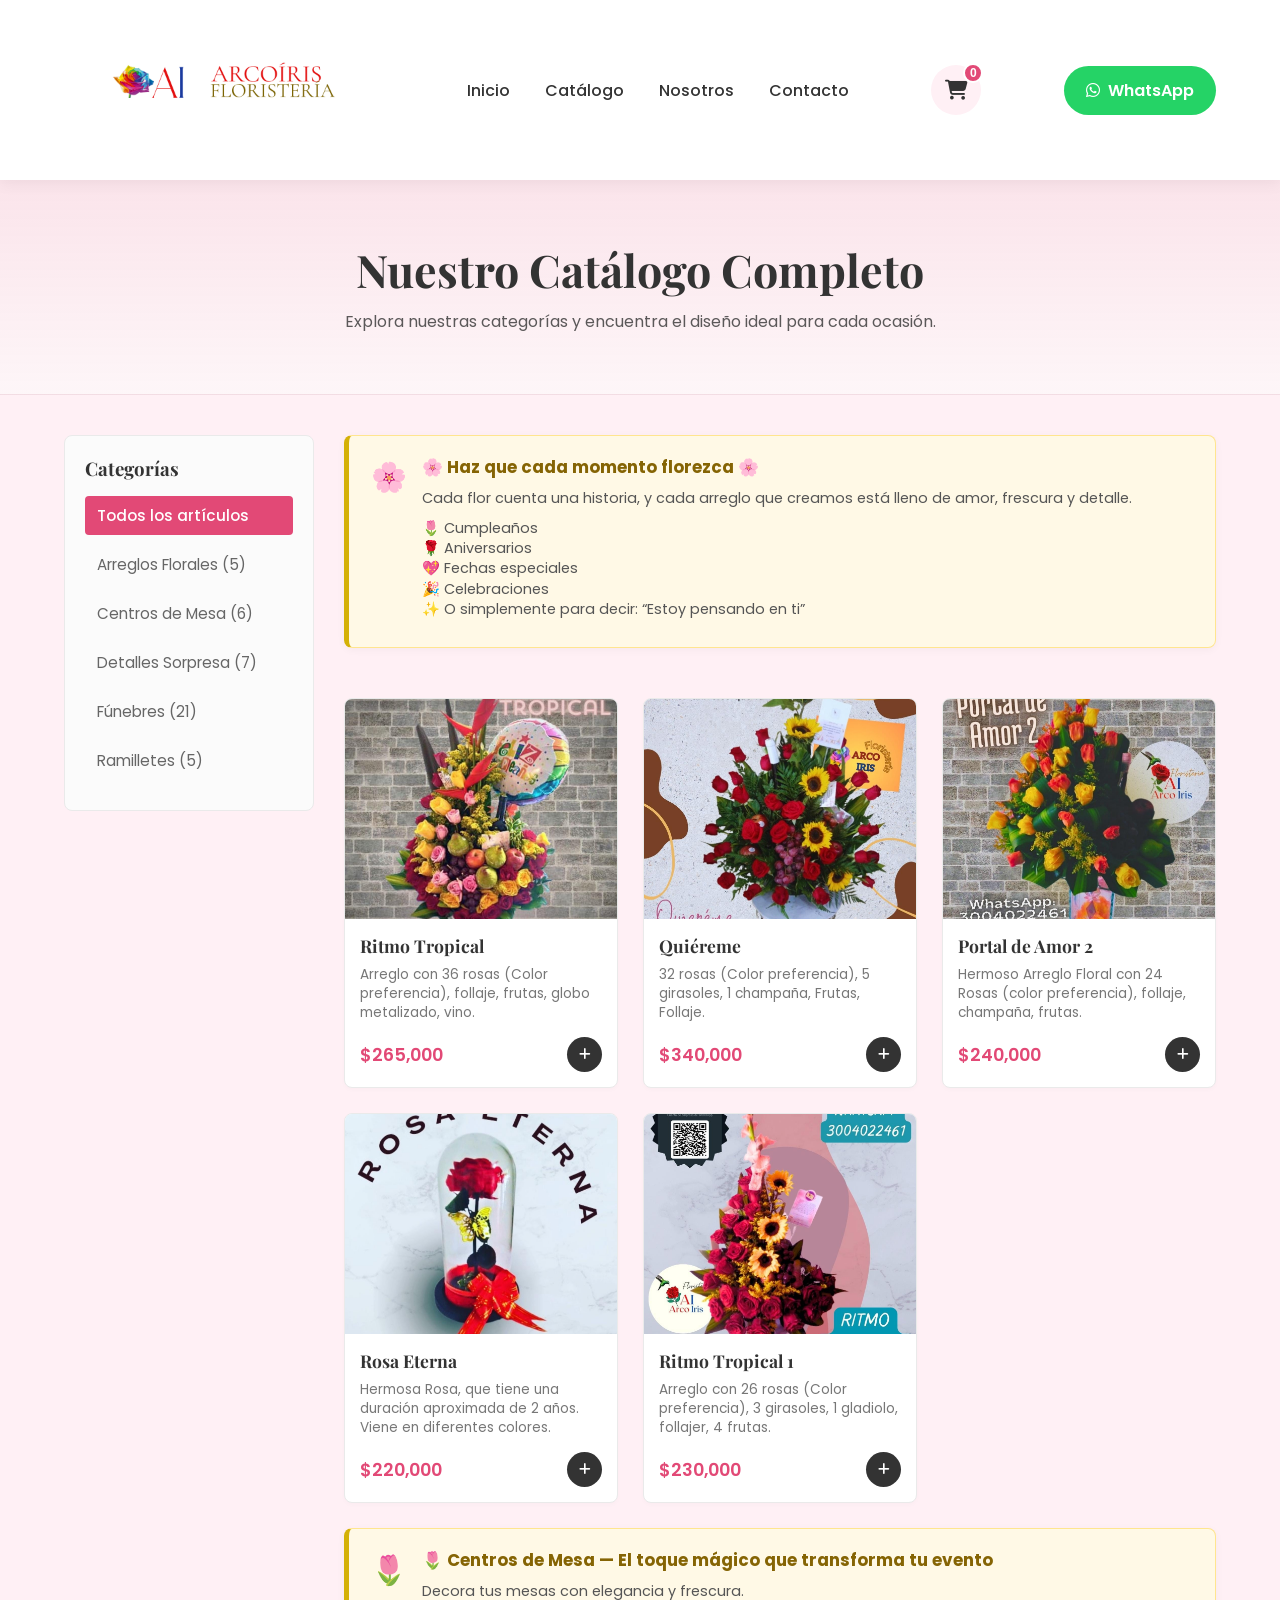
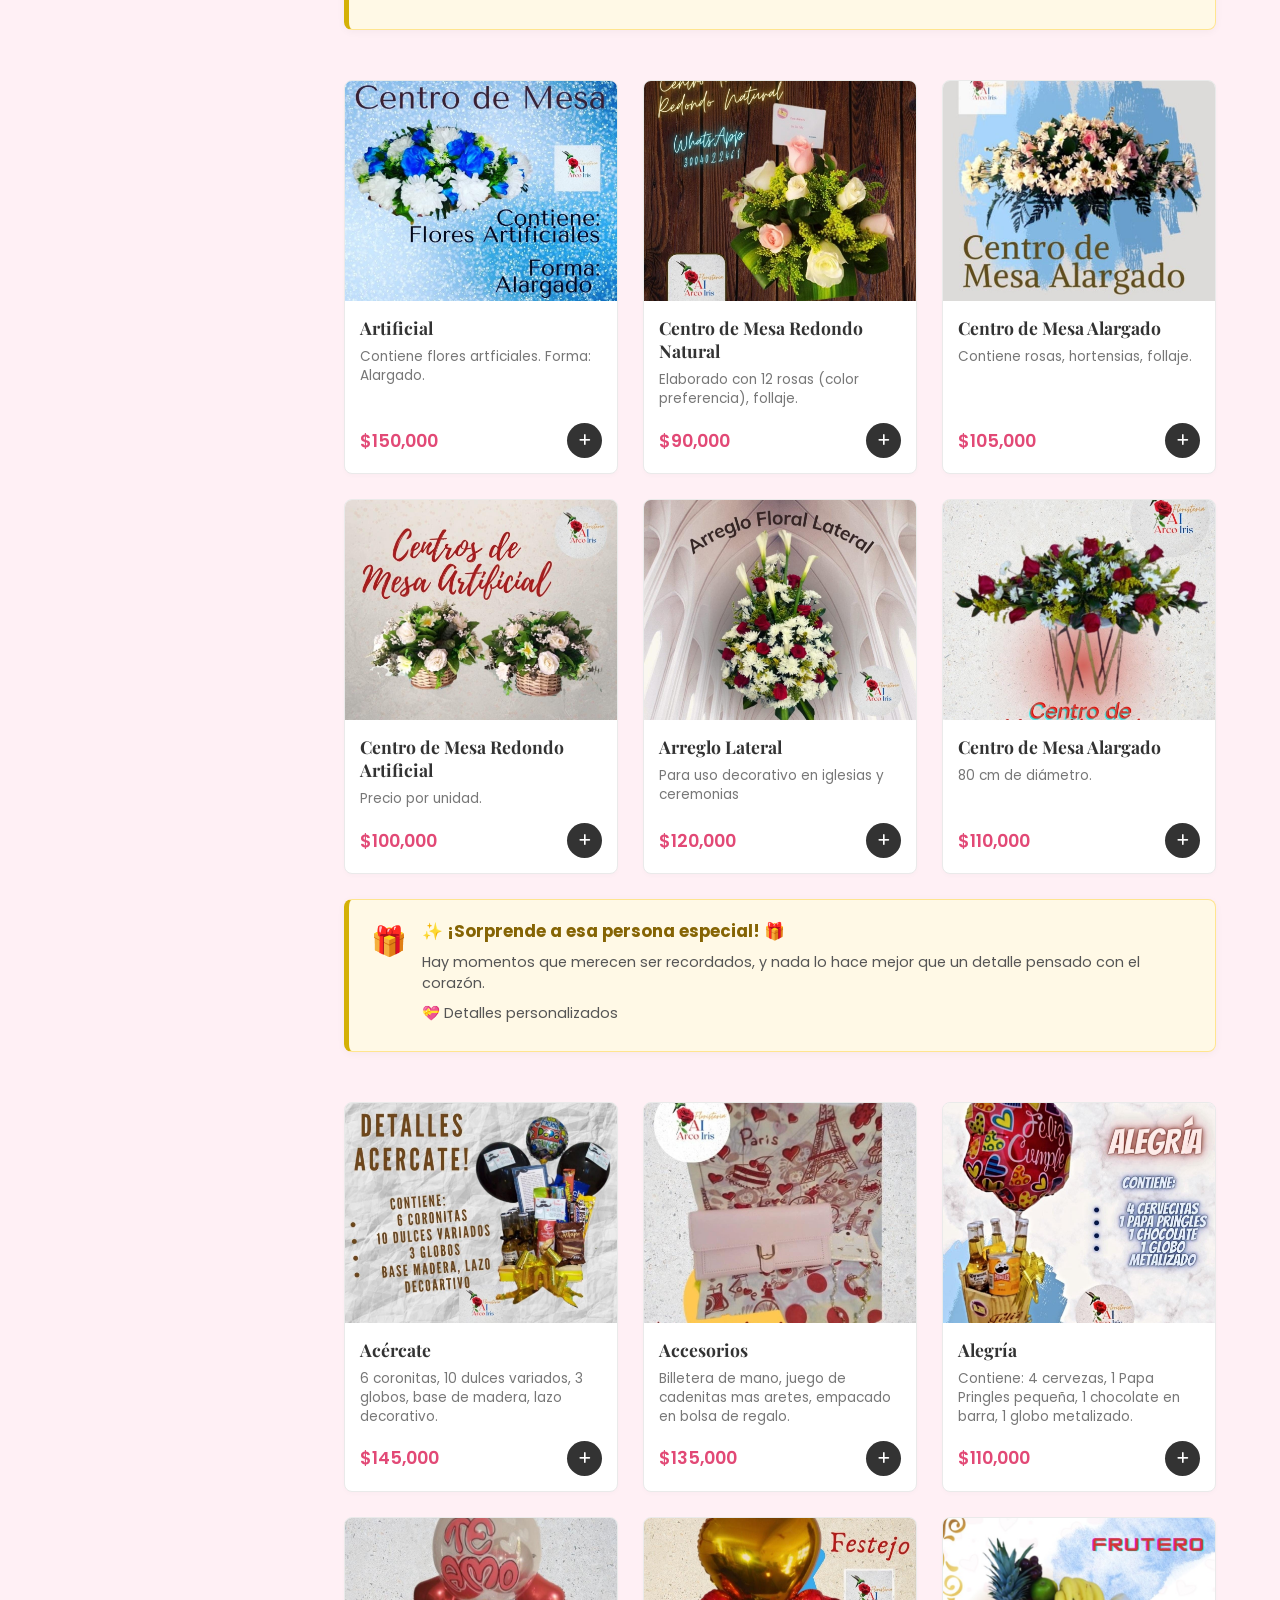
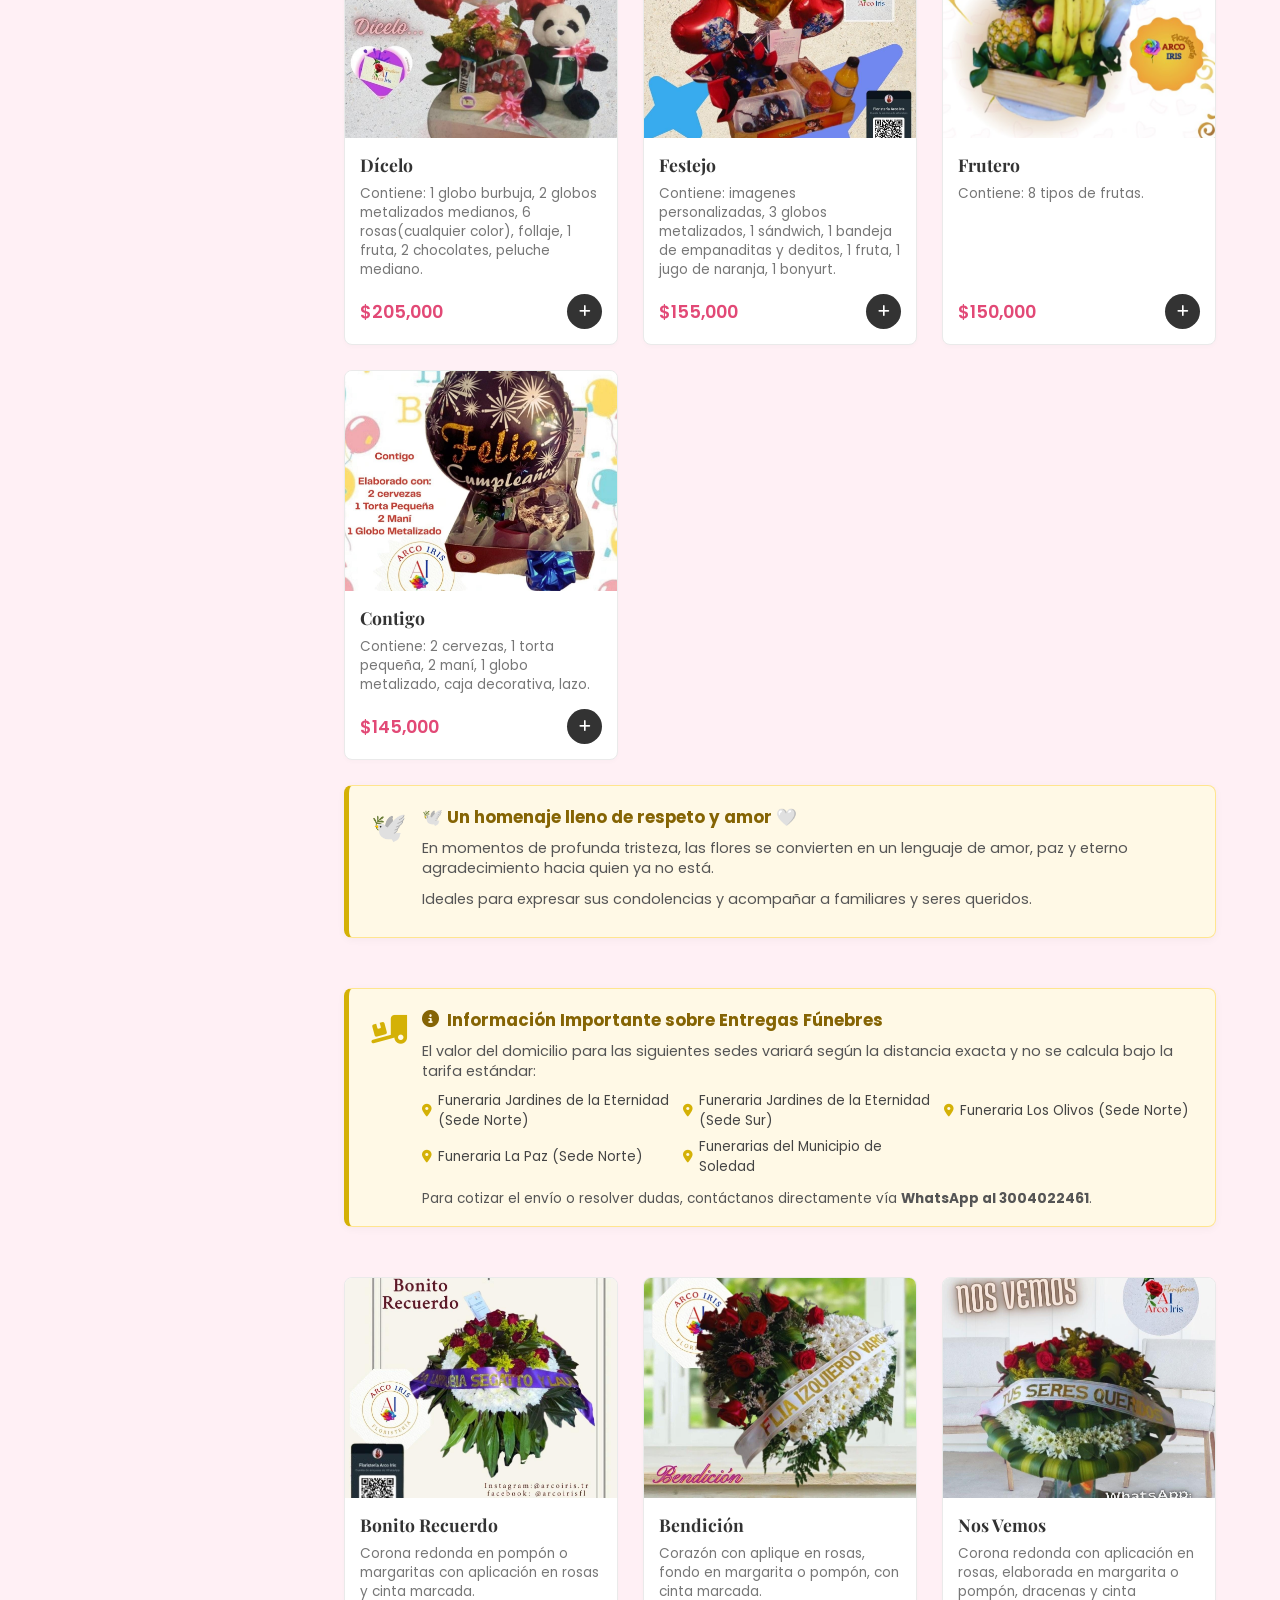
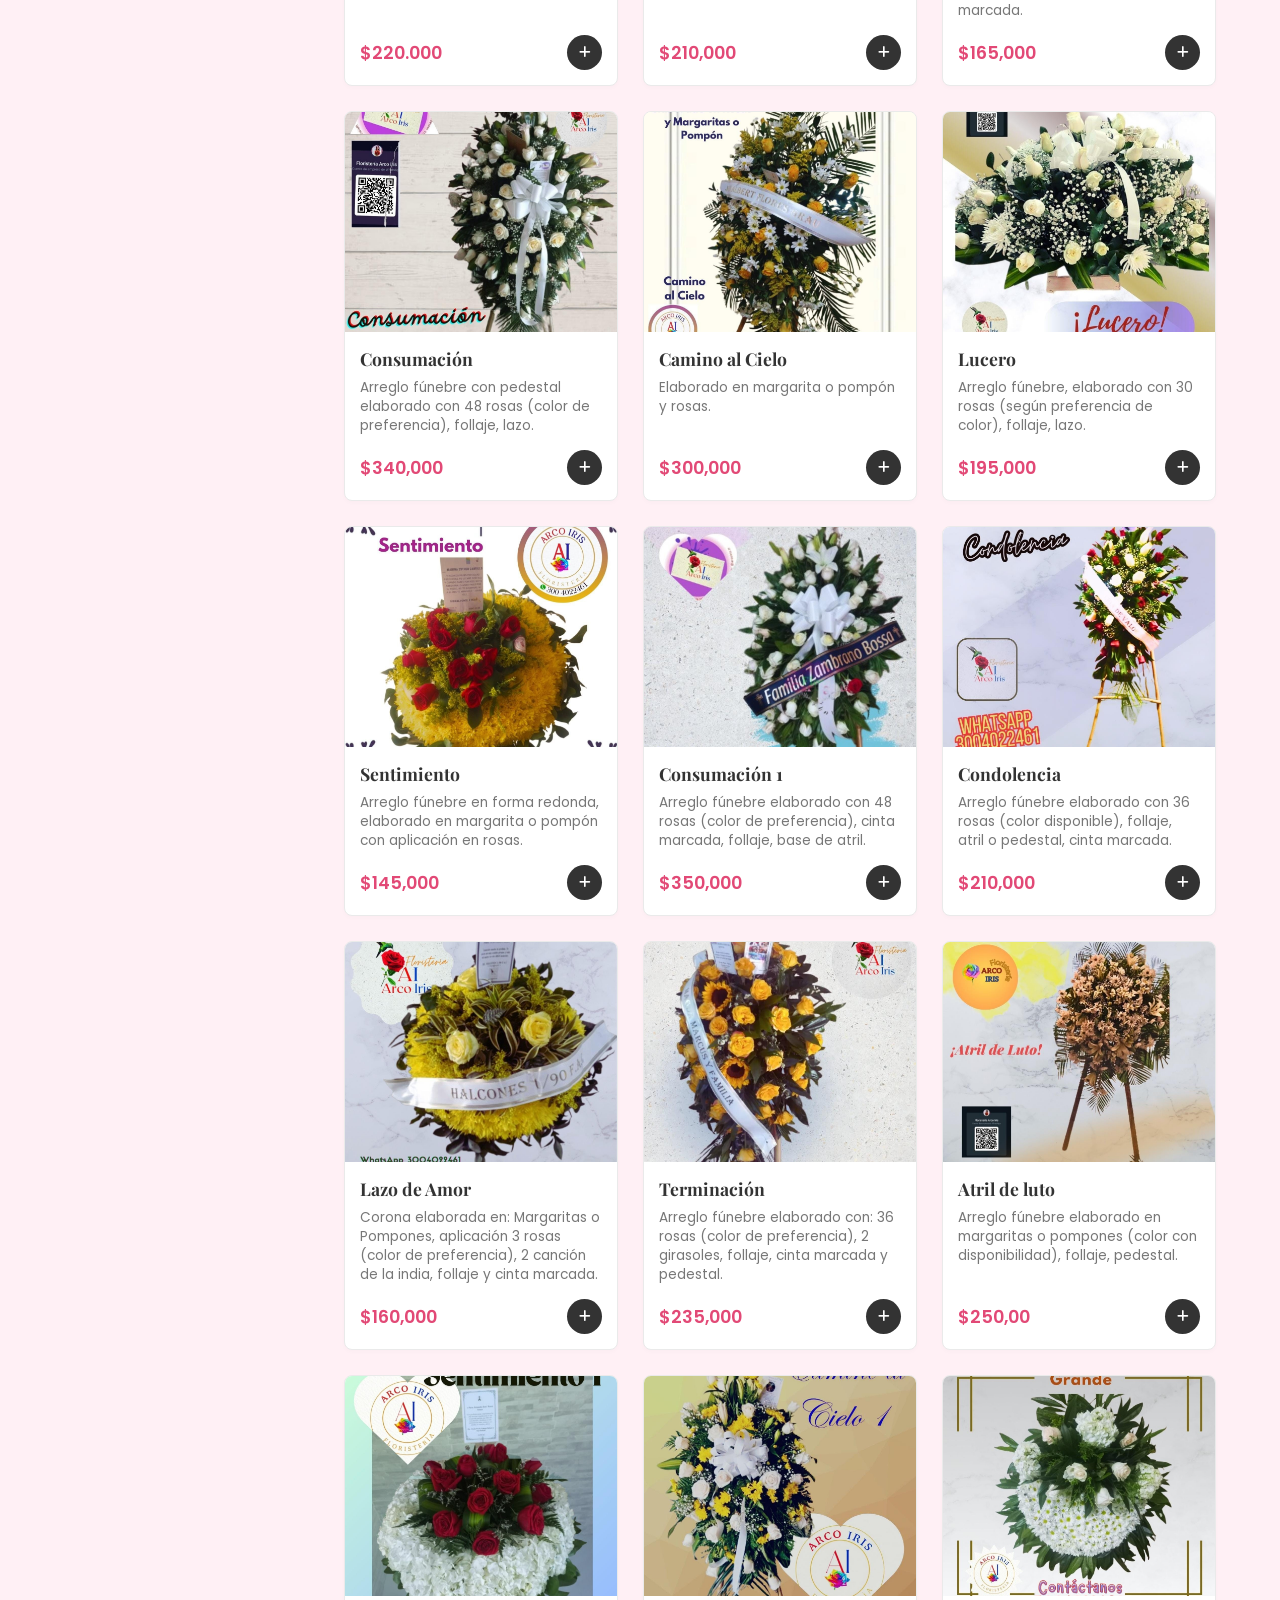
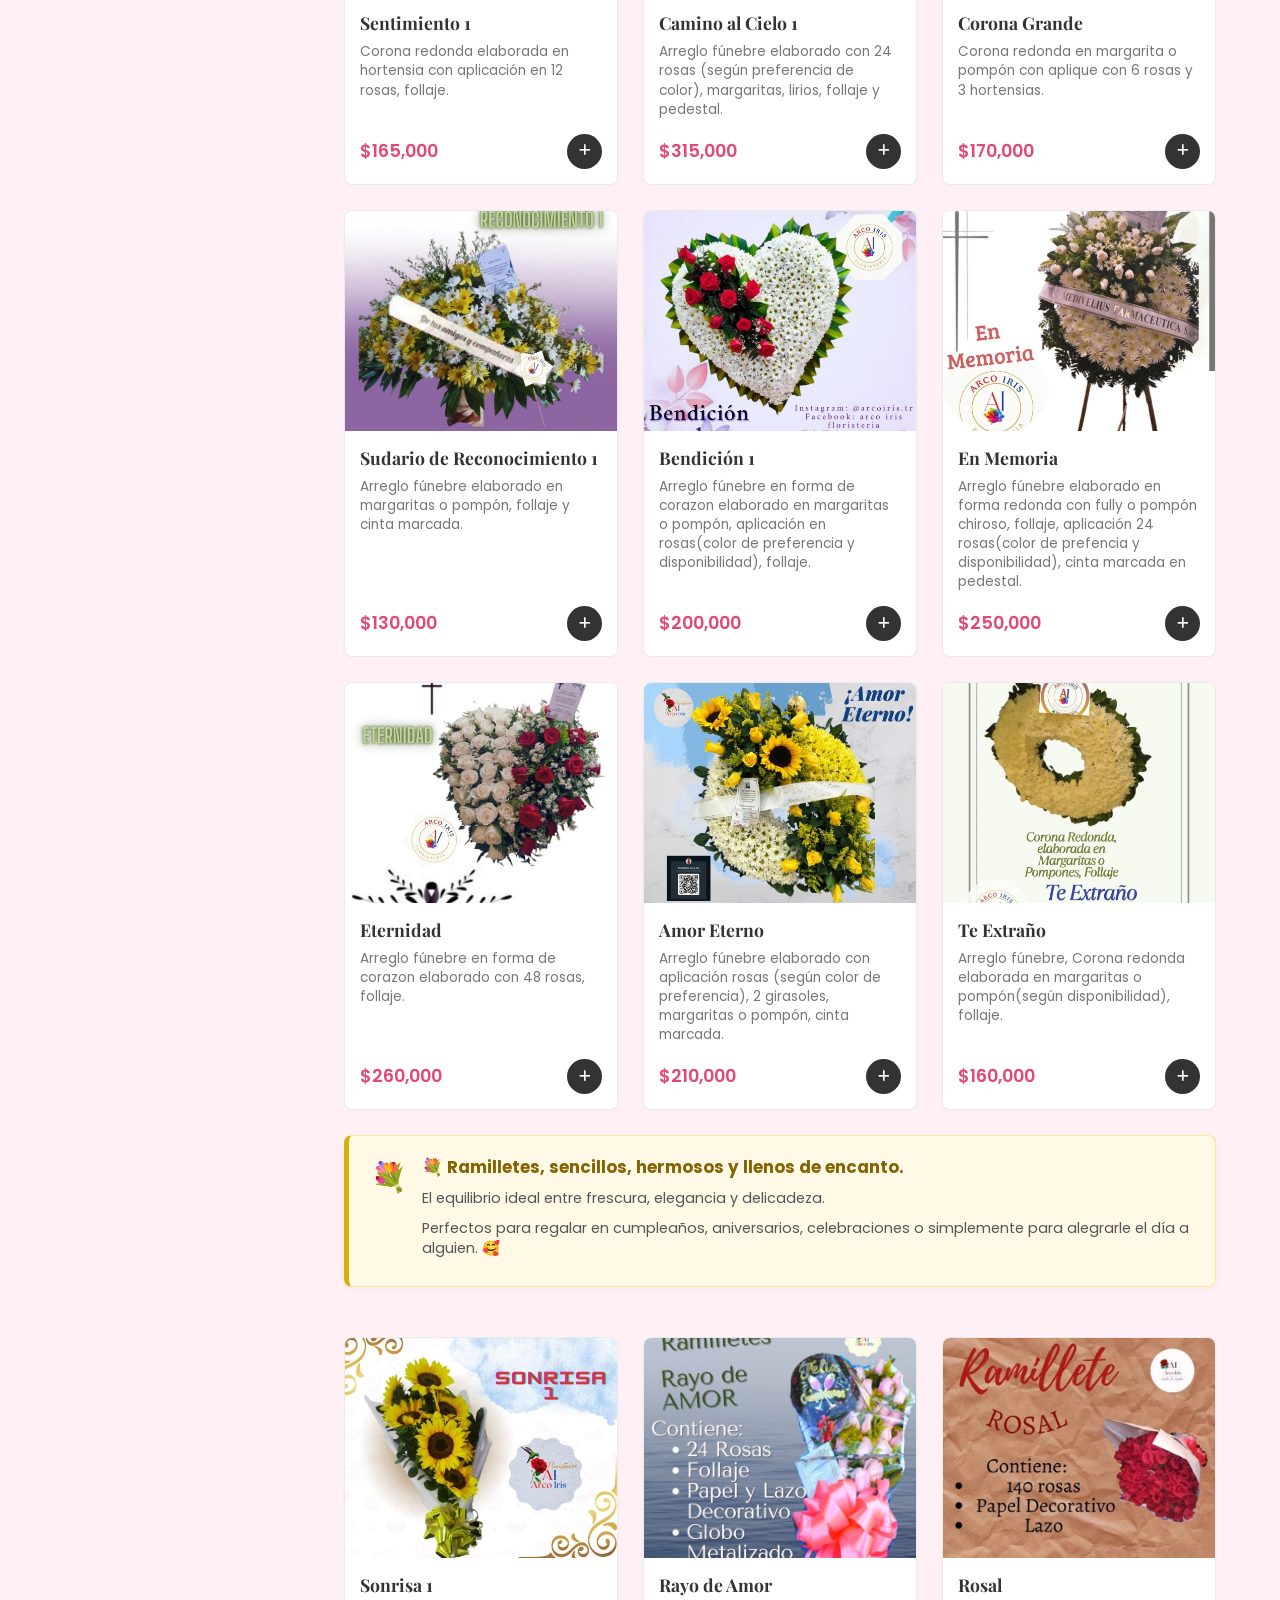
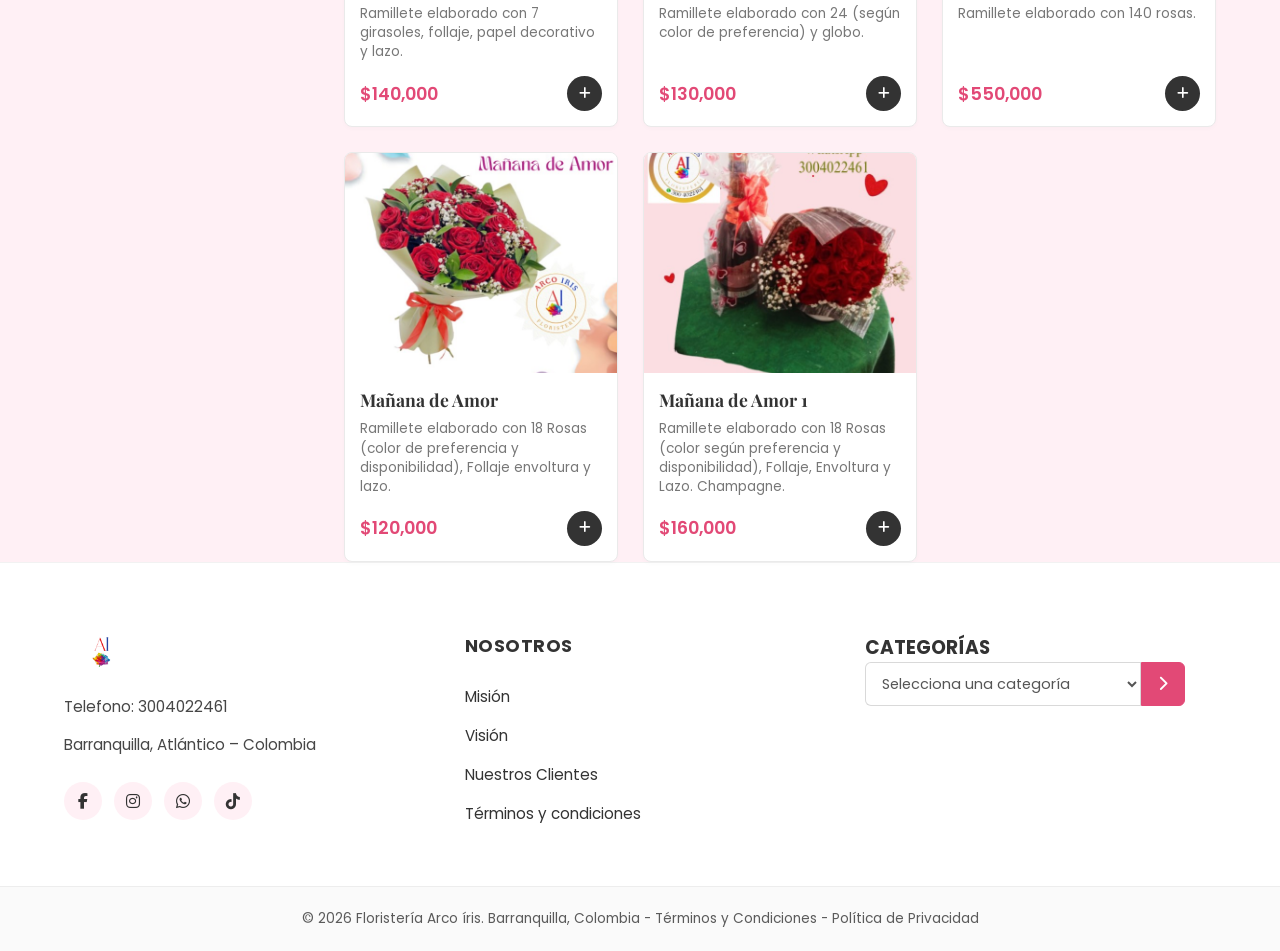
==== commit cc61e494: "Cambio de precios" ====
--- a/pages/catalogo.html
+++ b/pages/catalogo.html
@@ -315,7 +315,7 @@
                 <!--
                 <div class="tarjeta-producto" data-cat="detalles"><div class="producto-img"><img src="../img/catalogo/poramor.jpg" alt="Por Amor"></div><div class="producto-info"><h4>Por Amor</h4><p class="descripcion-corta">Contiene: 1 peluche mediano, 2 cajas de chocolates por 4 bombones, papel envoltorio y lazo.</p><div class="producto-footer"><span class="precio">$160,000</span><button class="btn-añadir"><i class="fa-solid fa-plus"></i></button></div></div></div>
                 -->
-                <div class="tarjeta-producto" data-cat="detalles"><div class="producto-img"><img src="../img/catalogo/frutero.jpg" alt="Frutero"></div><div class="producto-info"><h4>Frutero</h4><p class="descripcion-corta">Contiene: 8 tipos de frutas.</p><div class="producto-footer"><span class="precio">$145,000</span><button class="btn-añadir"><i class="fa-solid fa-plus"></i></button></div></div></div>
+                <div class="tarjeta-producto" data-cat="detalles"><div class="producto-img"><img src="../img/catalogo/frutero.jpg" alt="Frutero"></div><div class="producto-info"><h4>Frutero</h4><p class="descripcion-corta">Contiene: 8 tipos de frutas.</p><div class="producto-footer"><span class="precio">$150,000</span><button class="btn-añadir"><i class="fa-solid fa-plus"></i></button></div></div></div>
                 <!--
                 <div class="tarjeta-producto" data-cat="detalles"><div class="producto-img"><img src="../img/catalogo/promesa.jpg" alt="Promesa"></div><div class="producto-info"><h4>Promesa</h4><p class="descripcion-corta">Contiene: 1 globo metalizado, peluche mediano, botella de crema de whisky, 4 dulces.</p><div class="producto-footer"><span class="precio">$165,000</span><button class="btn-añadir"><i class="fa-solid fa-plus"></i></button></div></div></div>
                 <div class="tarjeta-producto" data-cat="detalles"><div class="producto-img"><img src="../img/catalogo/sweets1.jpg" alt="Sweets 1"></div><div class="producto-info"><h4>Sweets 1</h4><p class="descripcion-corta">Contiene: 12 dulces variados, 1 globo metalizdo, caja decorativa.</p><div class="producto-footer"><span class="precio">$140,000</span><button class="btn-añadir"><i class="fa-solid fa-plus"></i></button></div></div></div>
@@ -451,7 +451,7 @@
     </div>
 </div>
                 <div class="tarjeta-producto" data-cat="ramilletes"><div class="producto-img"><img src="../img/catalogo/sonrisa1.jpg" alt="Sonrisa 1"></div><div class="producto-info"><h4>Sonrisa 1</h4><p class="descripcion-corta">Ramillete elaborado con 7 girasoles, follaje, papel decorativo y lazo.</p><div class="producto-footer"><span class="precio">$140,000</span><button class="btn-añadir"><i class="fa-solid fa-plus"></i></button></div></div></div>
-                <div class="tarjeta-producto" data-cat="ramilletes"><div class="producto-img"><img src="../img/catalogo/rayodeamor.jpg" alt="Rayo de Amor"></div><div class="producto-info"><h4>Rayo de Amor</h4><p class="descripcion-corta">Ramillete elaborado con 24 (según color de preferencia) y globo.</p><div class="producto-footer"><span class="precio">$140,000</span><button class="btn-añadir"><i class="fa-solid fa-plus"></i></button></div></div></div>
+                <div class="tarjeta-producto" data-cat="ramilletes"><div class="producto-img"><img src="../img/catalogo/rayodeamor.jpg" alt="Rayo de Amor"></div><div class="producto-info"><h4>Rayo de Amor</h4><p class="descripcion-corta">Ramillete elaborado con 24 (según color de preferencia) y globo.</p><div class="producto-footer"><span class="precio">$130,000</span><button class="btn-añadir"><i class="fa-solid fa-plus"></i></button></div></div></div>
                 <!--
                 <div class="tarjeta-producto" data-cat="ramilletes"><div class="producto-img"><img src="../img/catalogo/felizdia.jpg" alt="Feliz Día"></div><div class="producto-info"><h4>Feliz Día</h4><p class="descripcion-corta">Ramillete con 12 rosas(según color de preferencia), 4 bombones de chocolate, 1 peluche pequeño, papel envoltorio y lazo.</p><div class="producto-footer"><span class="precio">$120,000</span><button class="btn-añadir"><i class="fa-solid fa-plus"></i></button></div></div></div>
                 <div class="tarjeta-producto" data-cat="ramilletes"><div class="producto-img"><img src="../img/catalogo/enamorado.jpg" alt="Enamorado"></div><div class="producto-info"><h4>Enamorado</h4><p class="descripcion-corta">Ramillete elaborado con 24 rosas, peluche pequeño, globo metalizado, 2 chocolates en Barra, papel y lazo Decorativo.</p><div class="producto-footer"><span class="precio">$135,000</span><button class="btn-añadir"><i class="fa-solid fa-plus"></i></button></div></div></div>
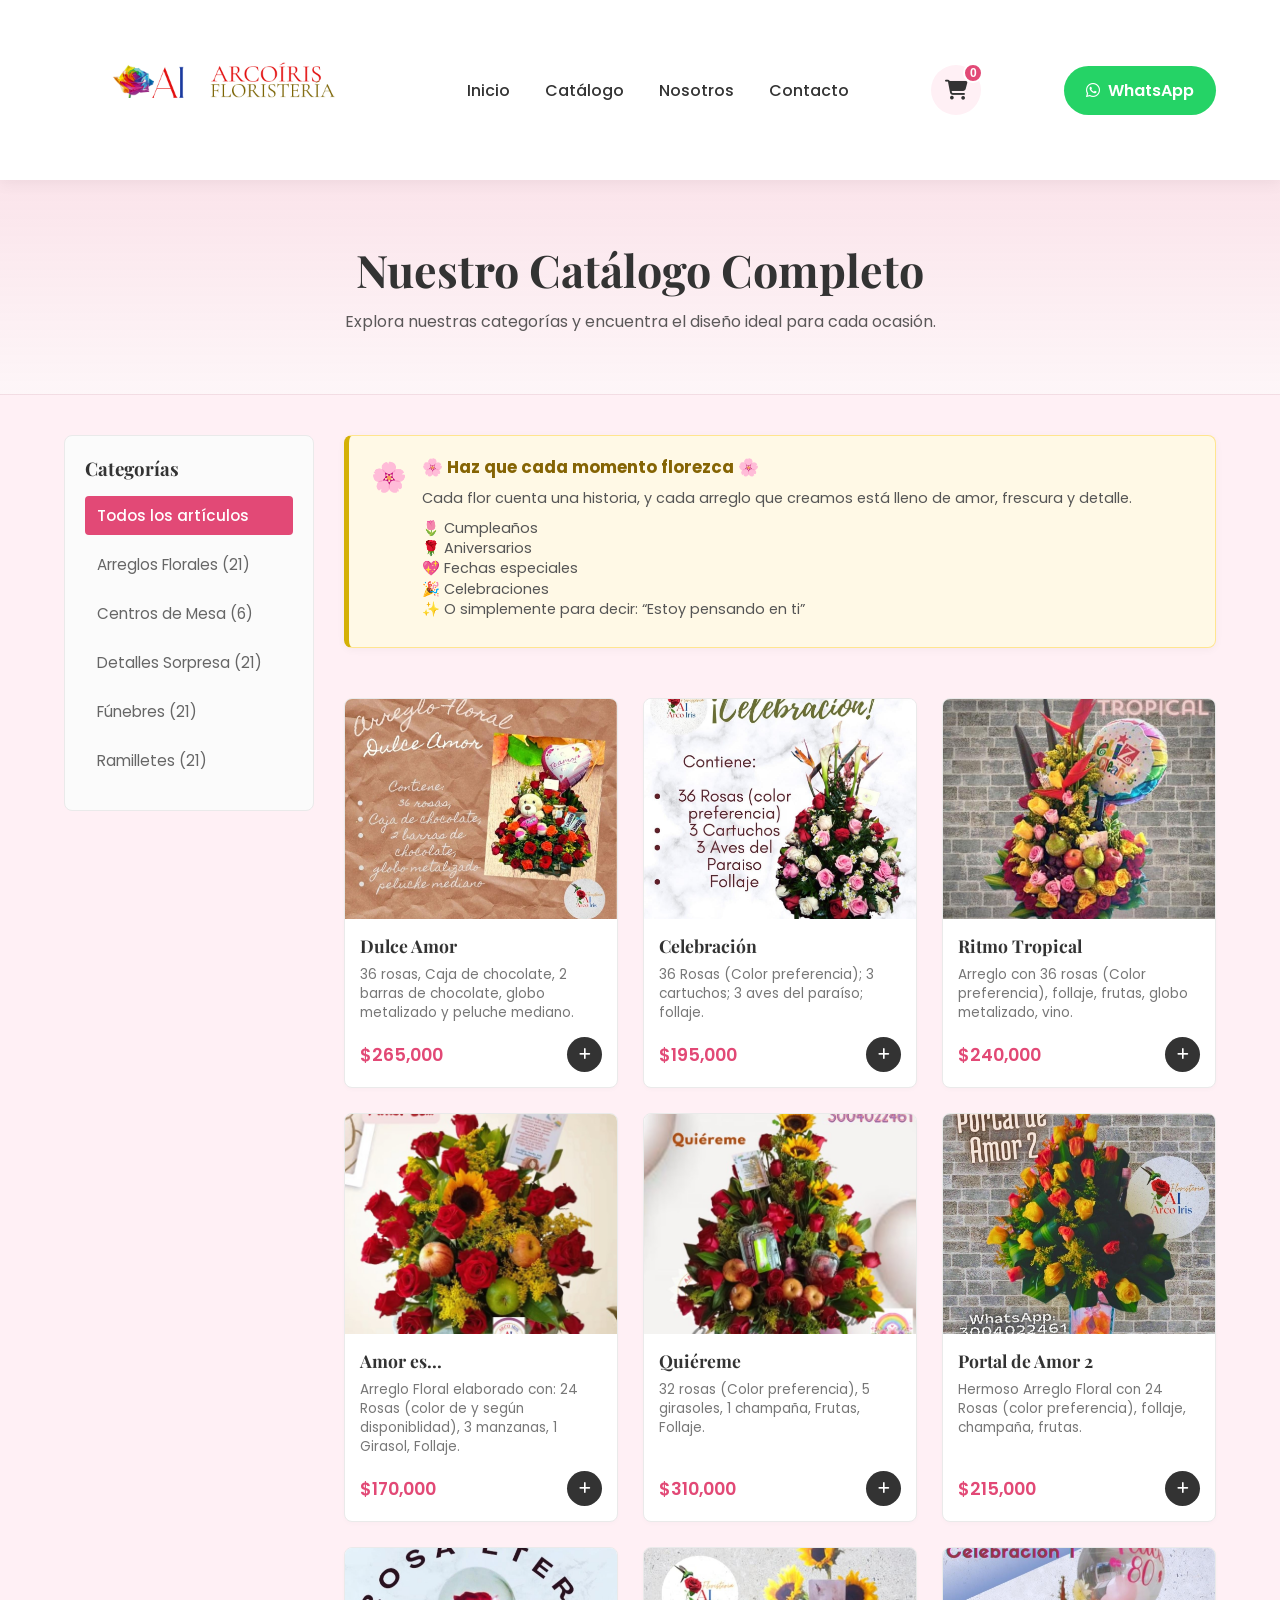
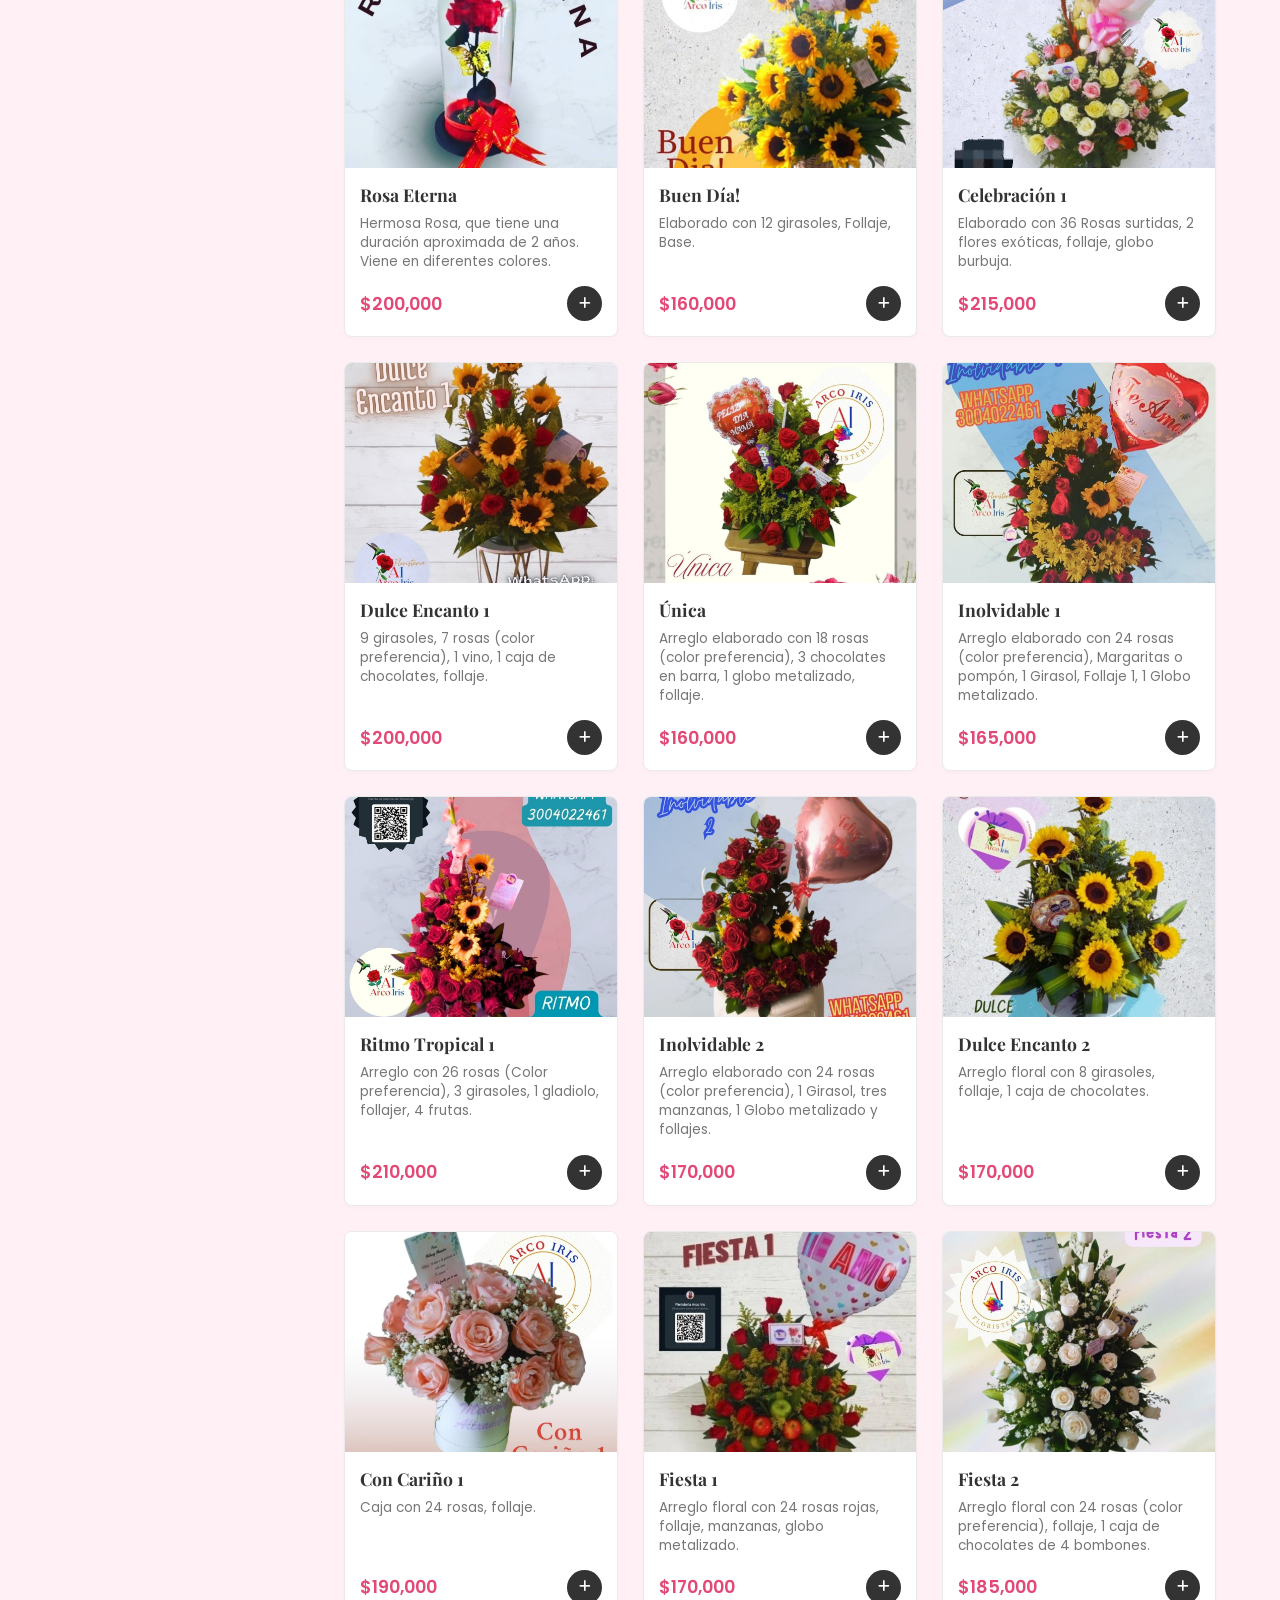
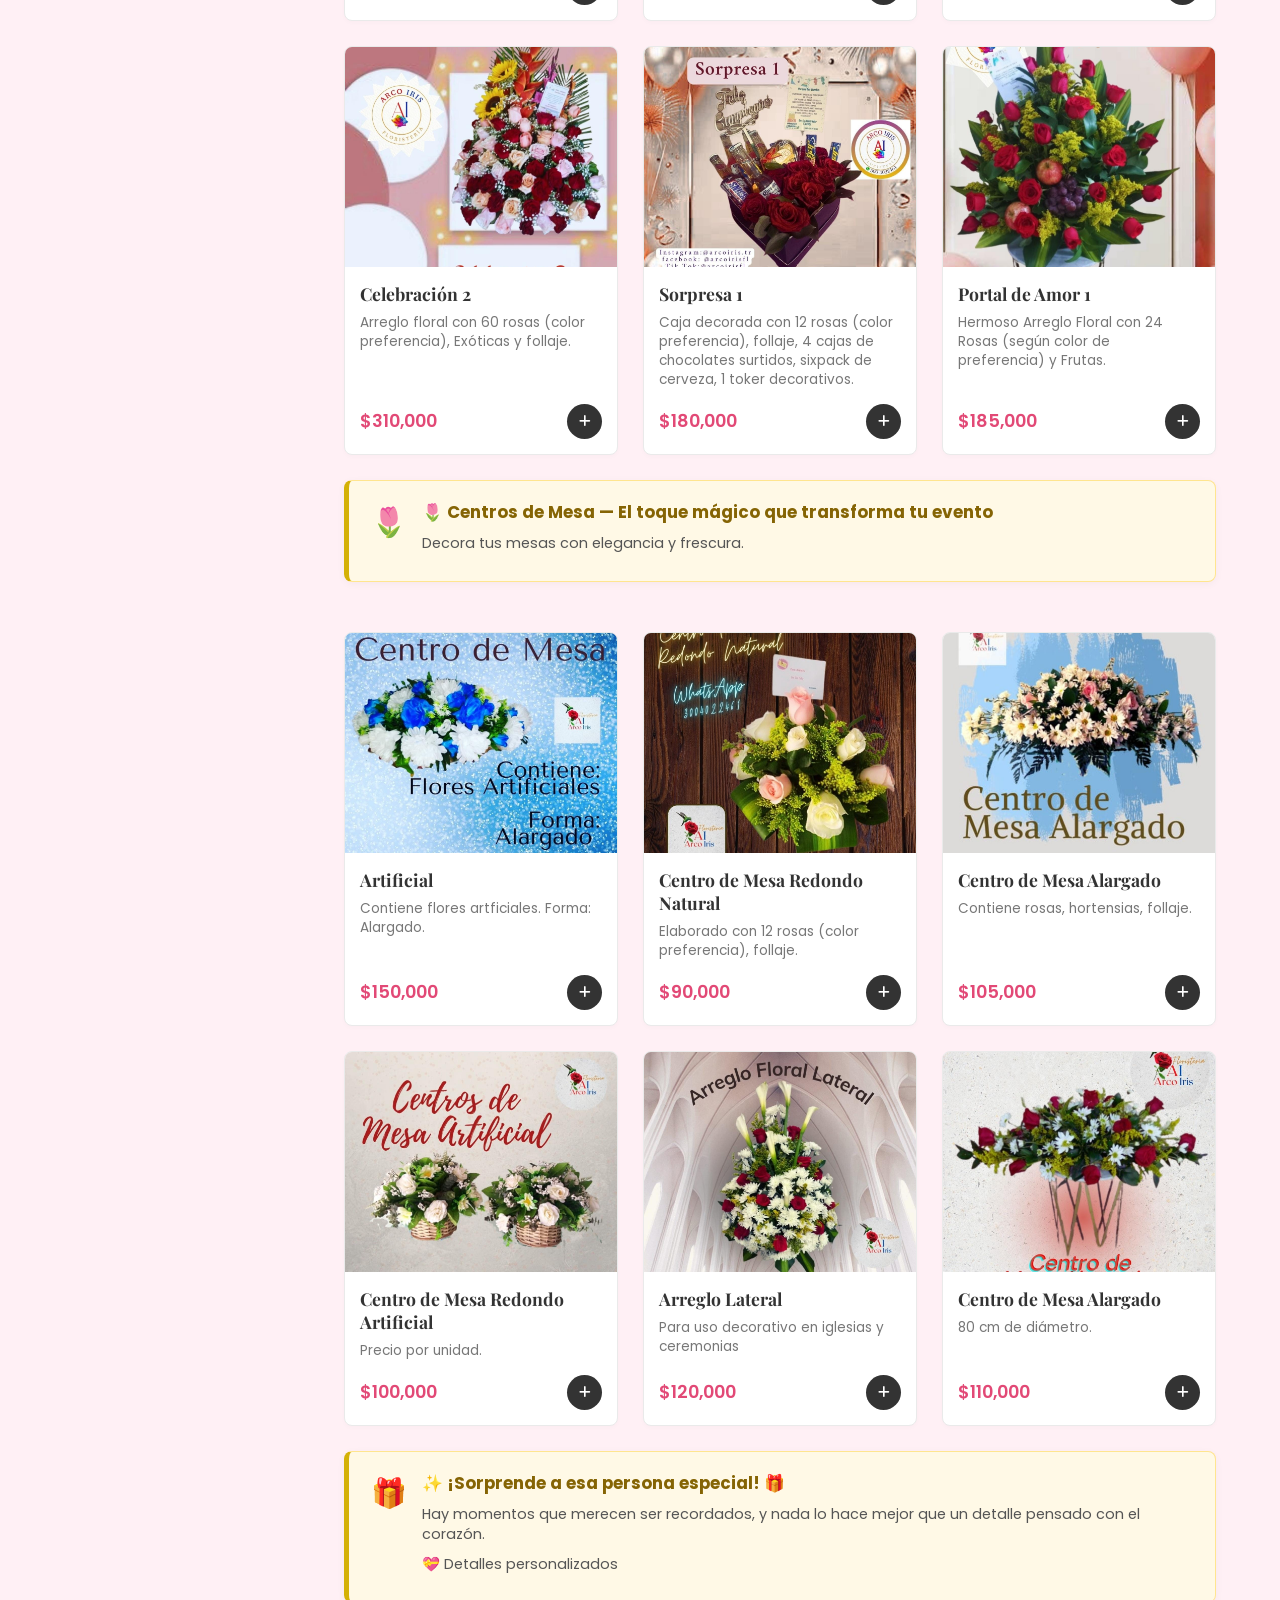
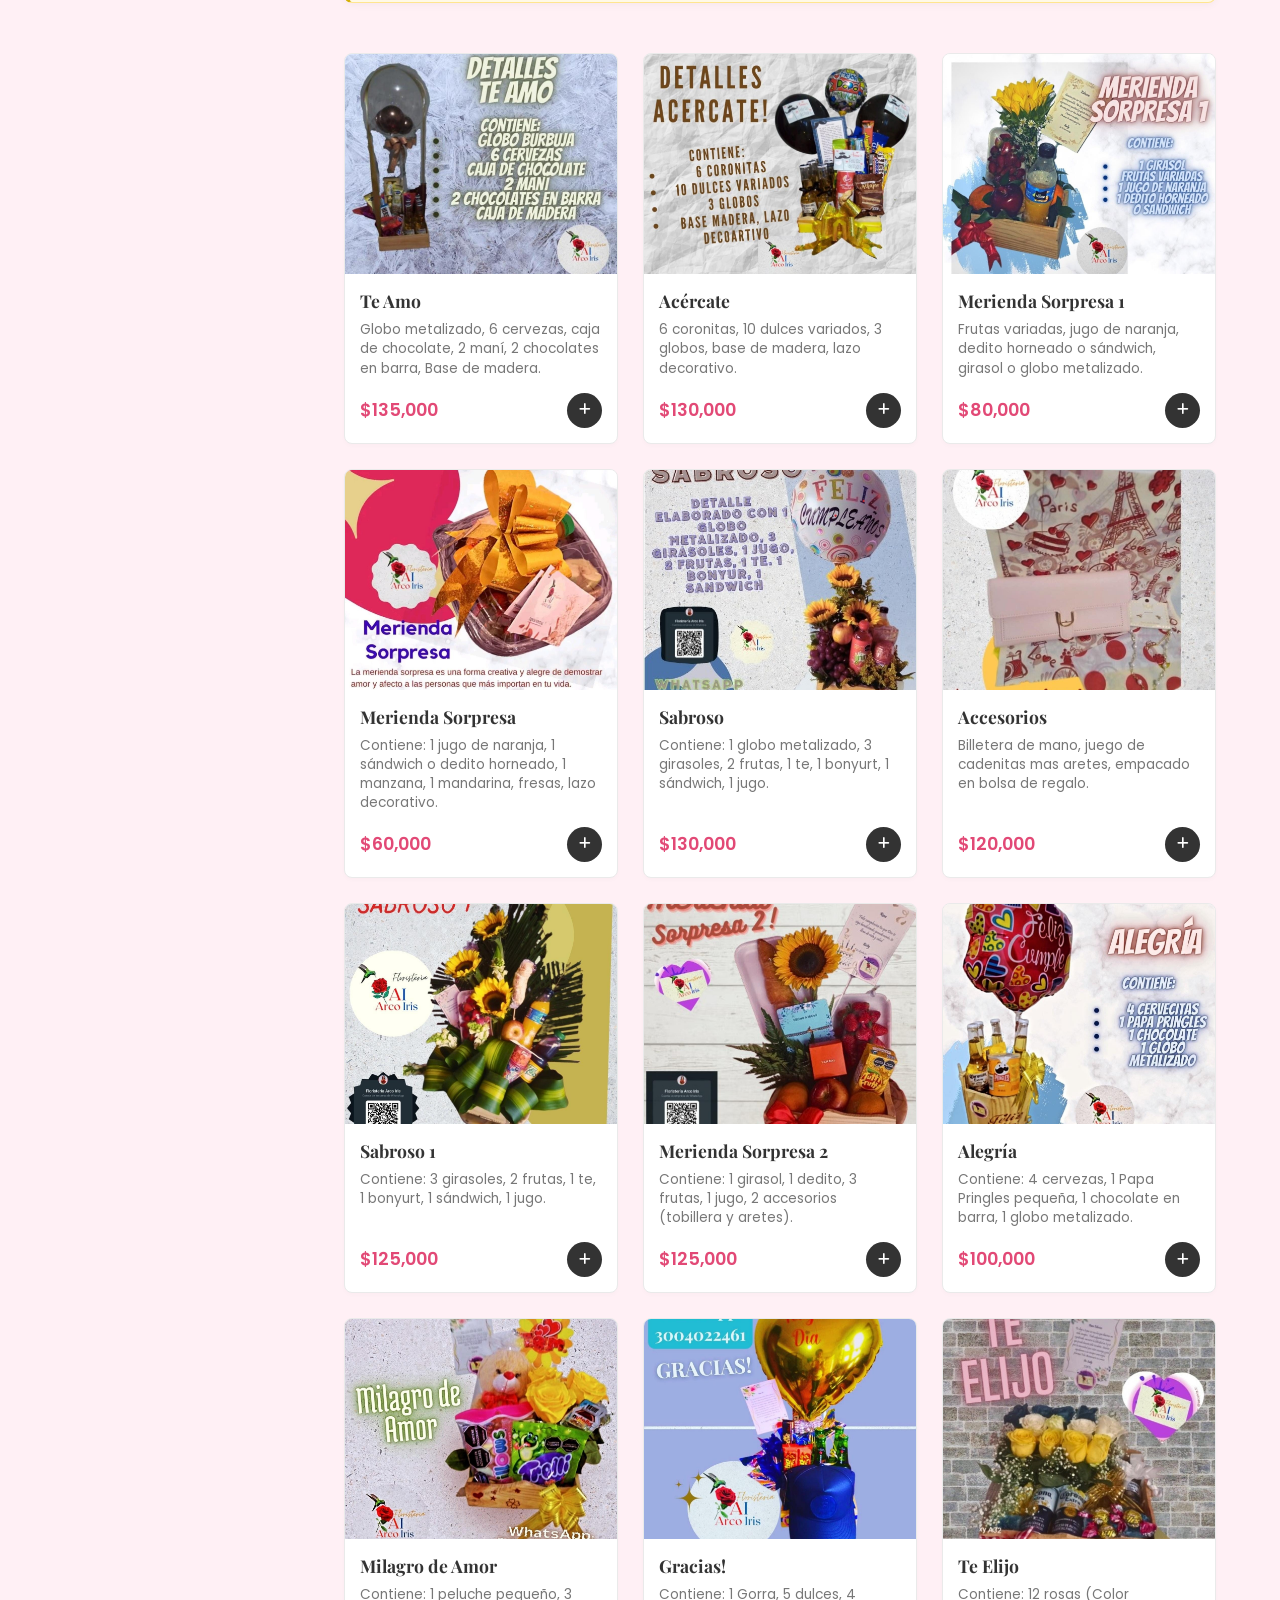
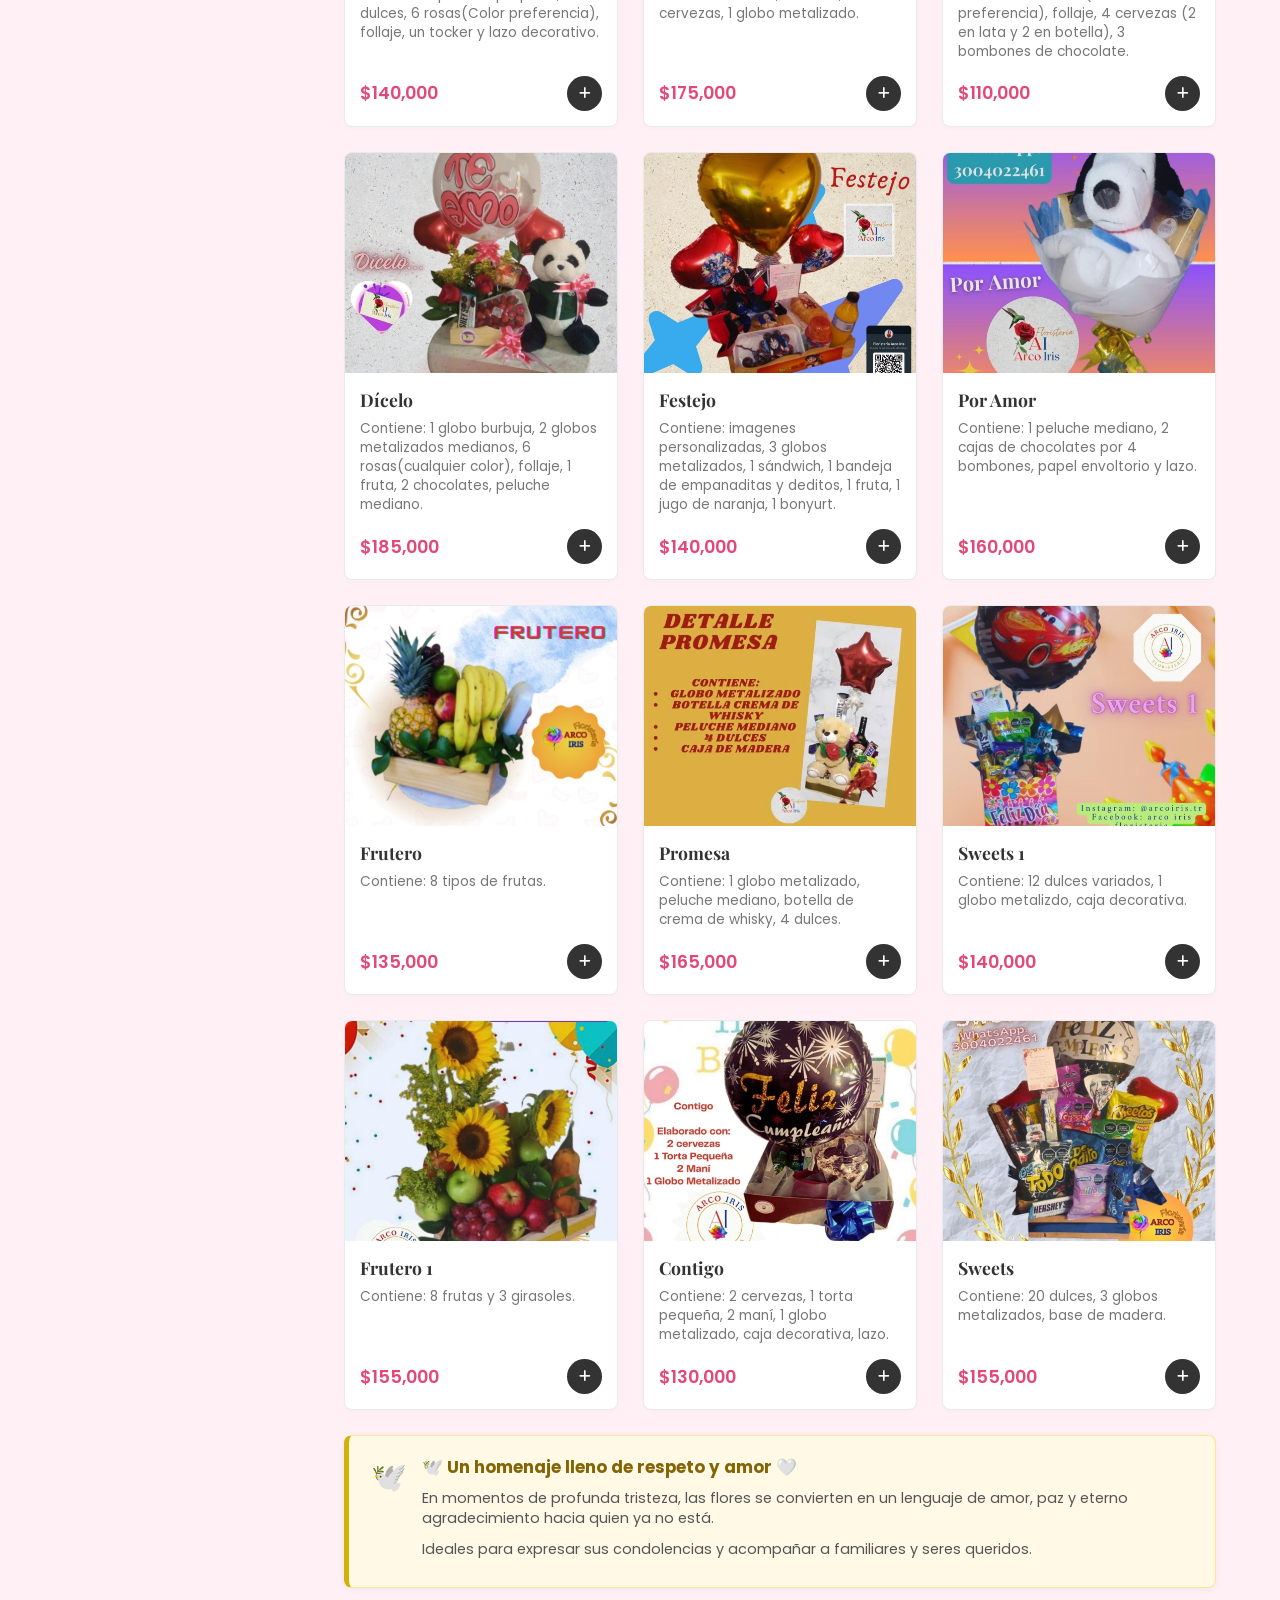
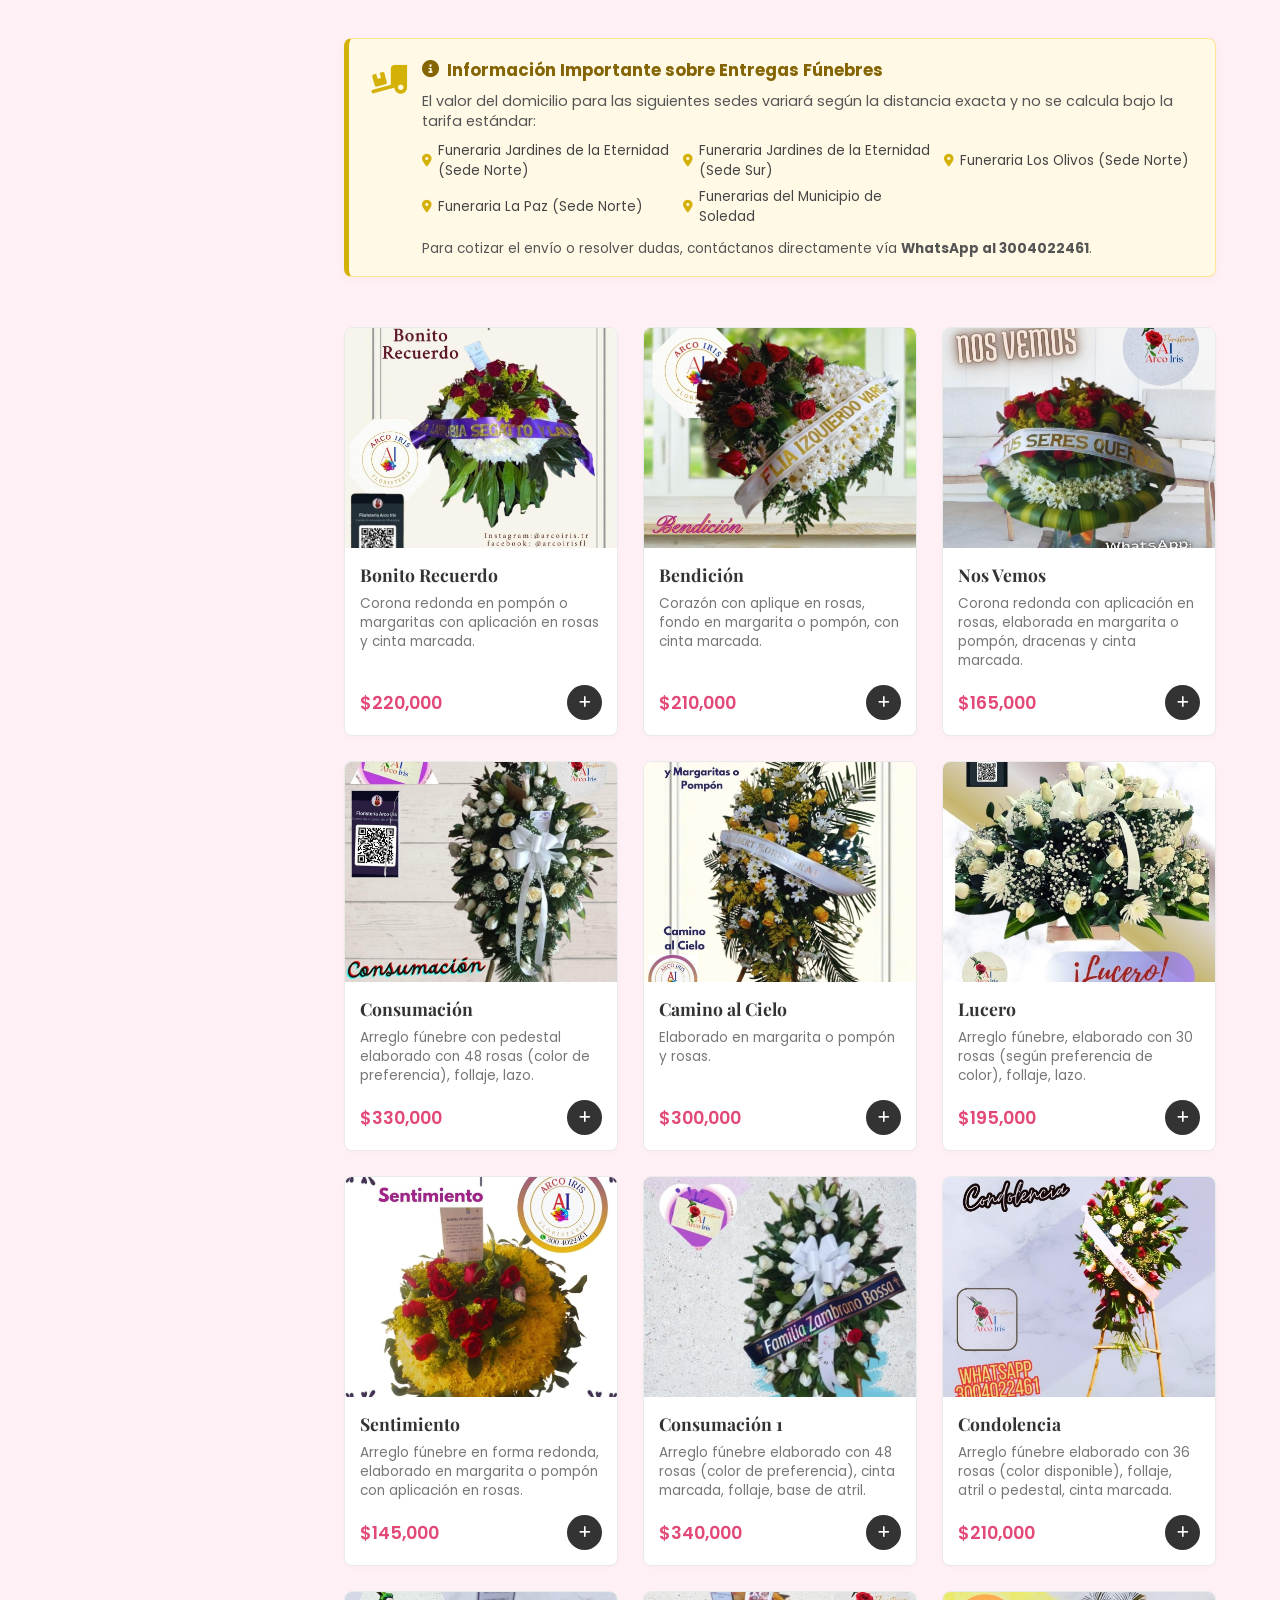
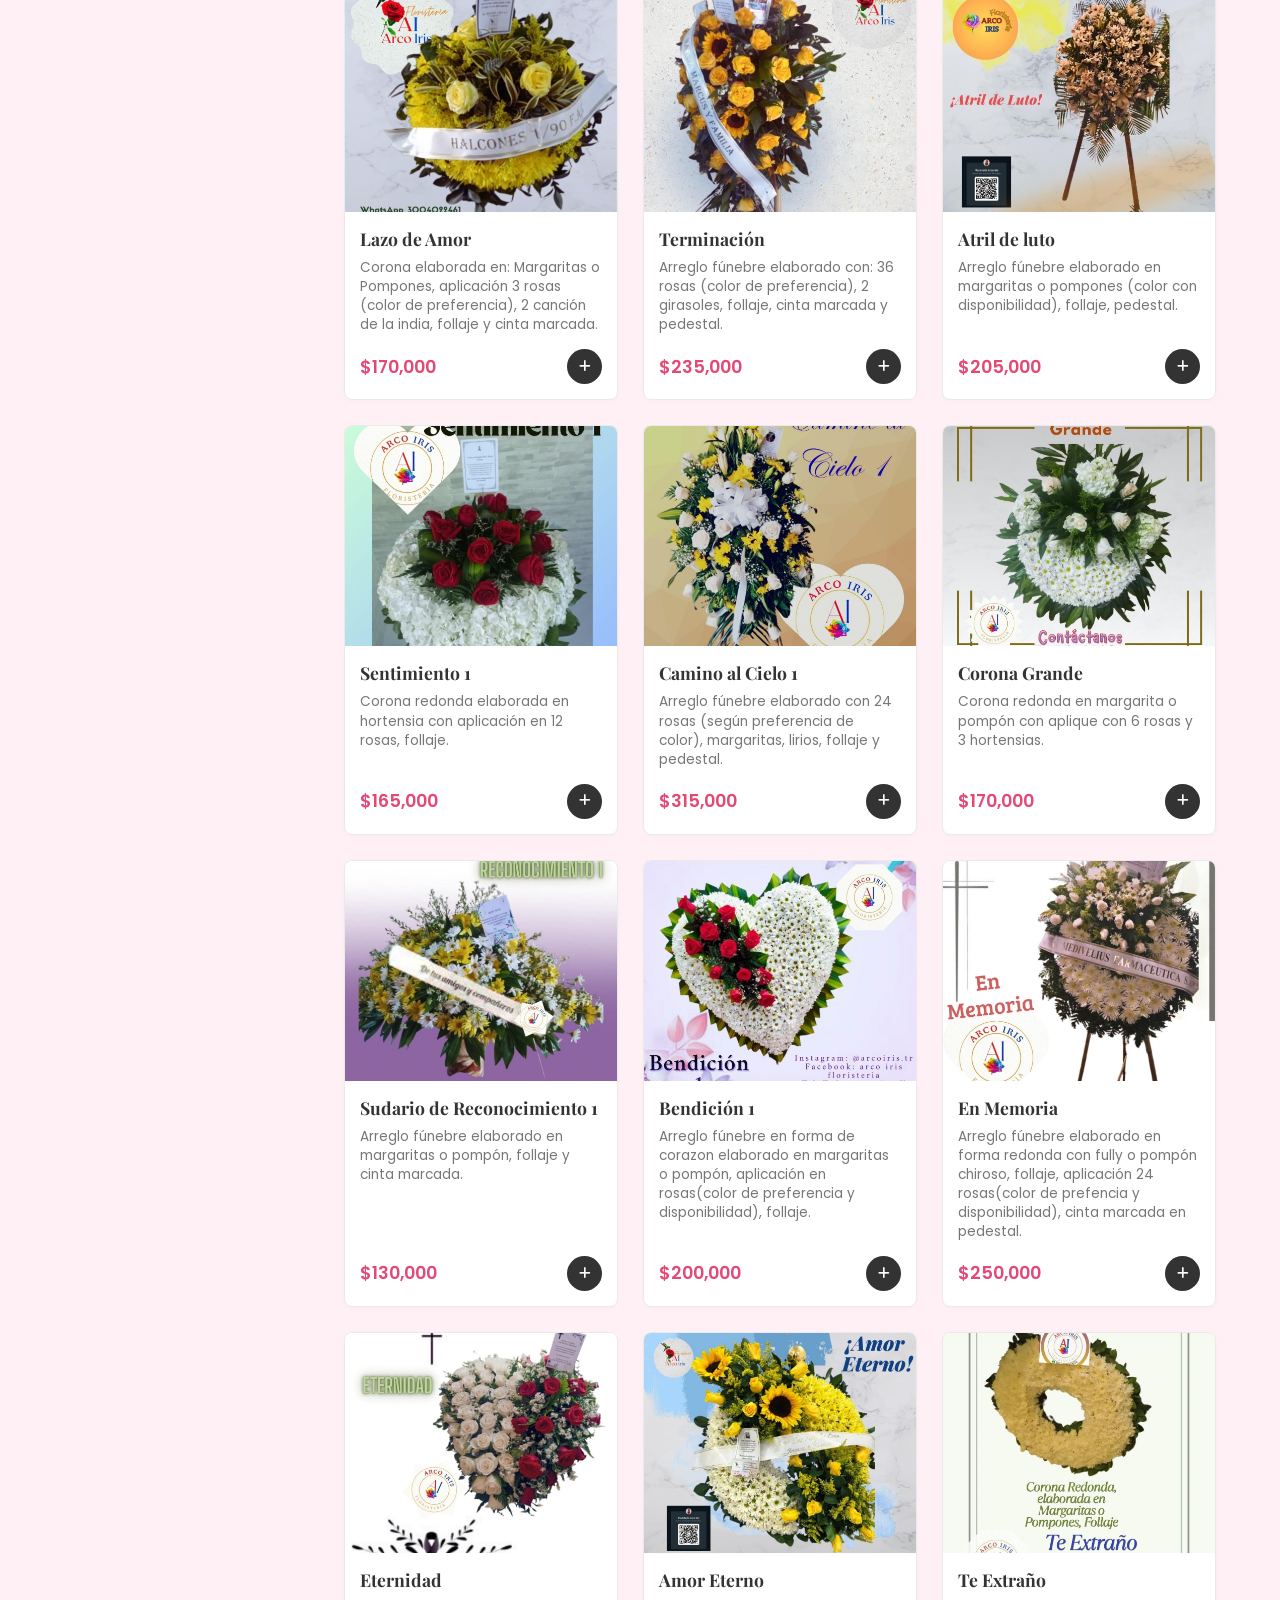
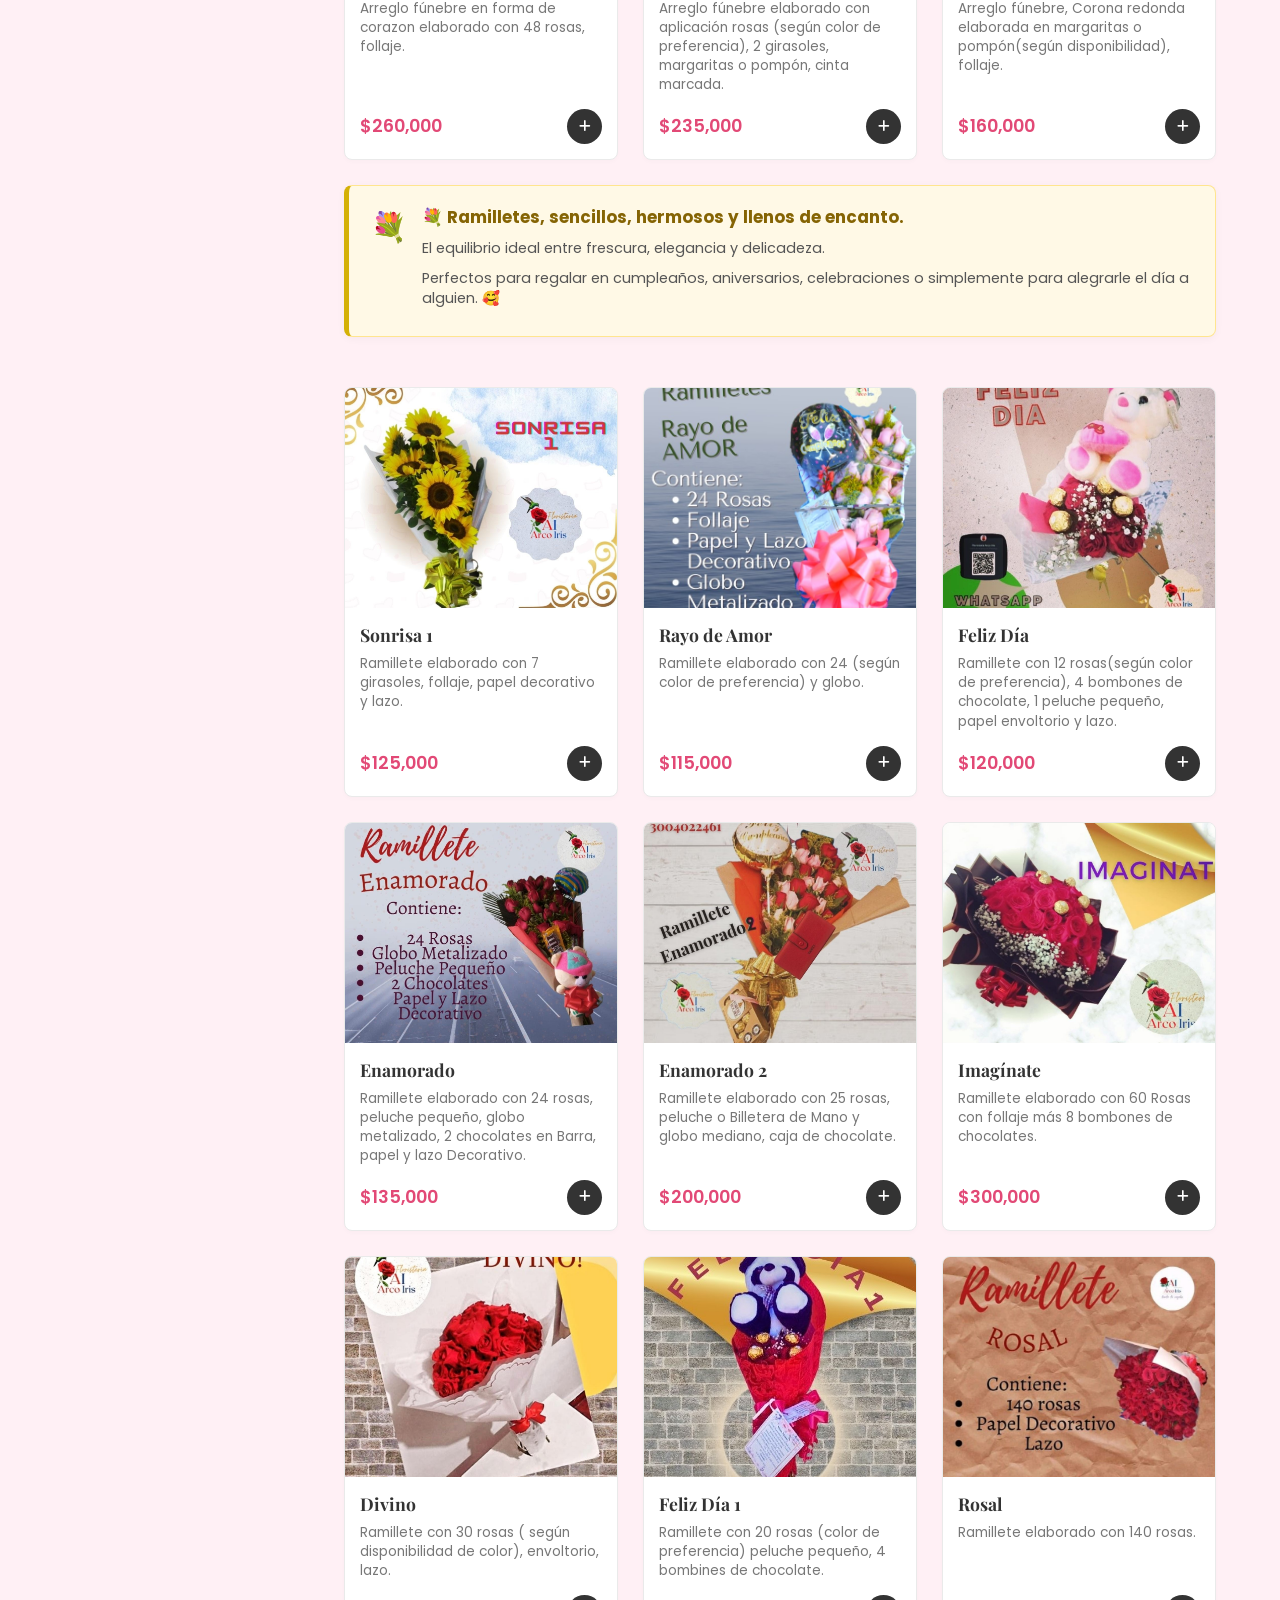
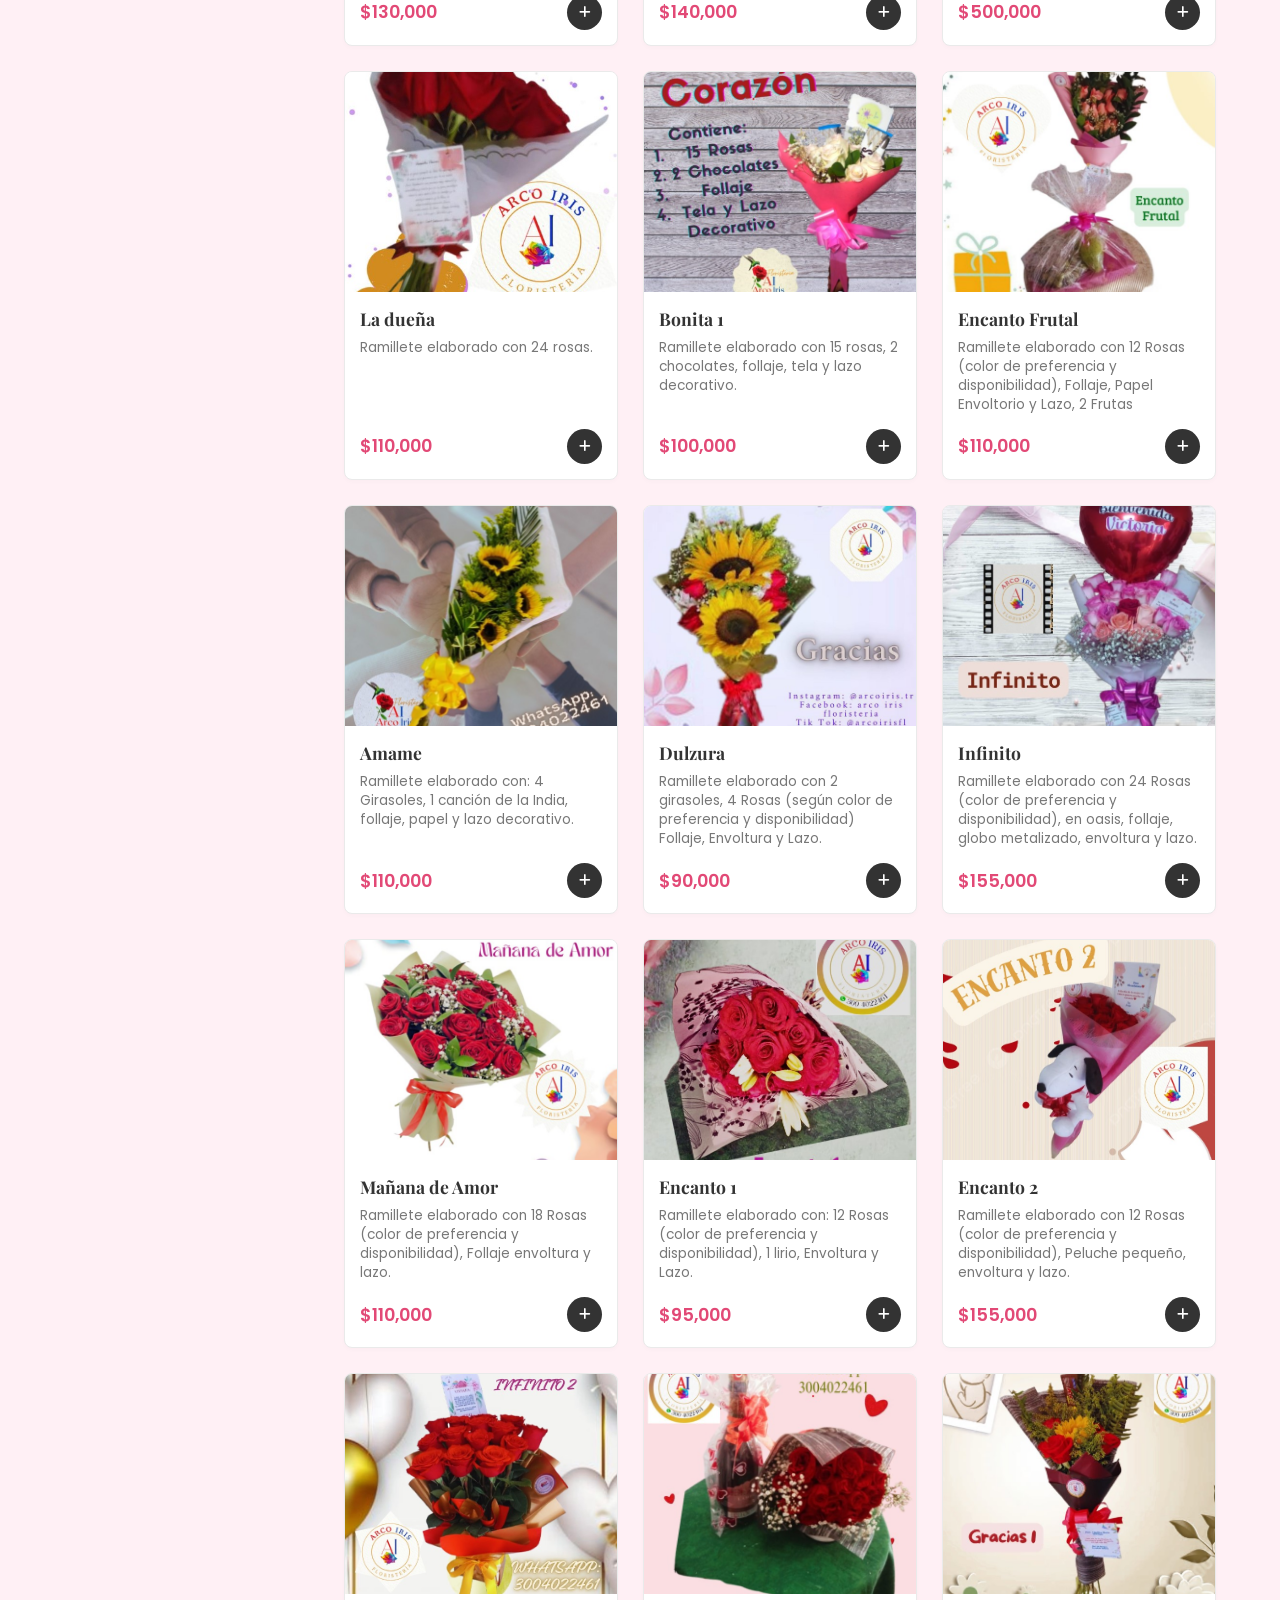
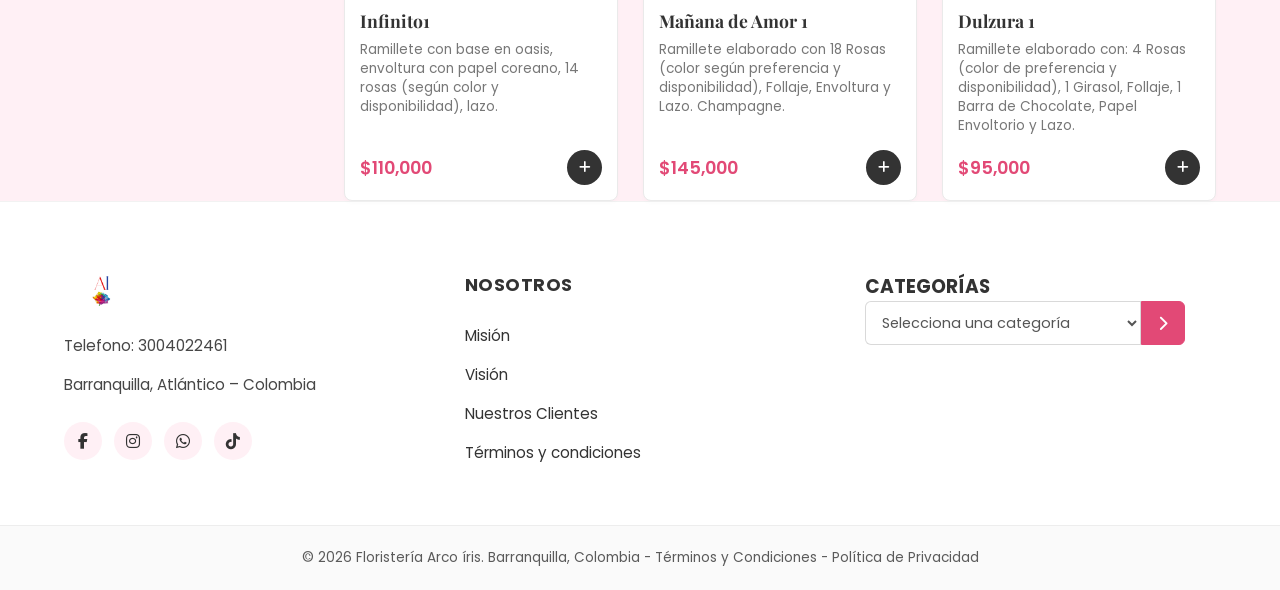
==== commit 9896f4d8: "Cambios en el catalogo" ====
--- a/pages/catalogo.html
+++ b/pages/catalogo.html
@@ -78,31 +78,19 @@
                 <h3>Categorías</h3>
                 <ul class="lista-filtros">
                     <li><a href="#" class="filtro-item activo" data-categoria="todos">Todos los artículos</a></li>
-                    <li><a href="#" class="filtro-item" data-categoria="arreglos">Arreglos Florales (5)</a></li>
+                    <li><a href="#" class="filtro-item" data-categoria="arreglos">Arreglos Florales (21)</a></li>
                     <li><a href="#" class="filtro-item" data-categoria="mesas">Centros de Mesa (6)</a></li>
-                    <li><a href="#" class="filtro-item" data-categoria="detalles">Detalles Sorpresa (7)</a></li>
+                    <li><a href="#" class="filtro-item" data-categoria="detalles">Detalles Sorpresa (21)</a></li>
                     <li><a href="#" class="filtro-item" data-categoria="funebres">Fúnebres (21)</a></li>
-                    <li><a href="#" class="filtro-item" data-categoria="ramilletes">Ramilletes (5)</a></li>
+                    <li><a href="#" class="filtro-item" data-categoria="ramilletes">Ramilletes (21)</a></li>
                 </ul>
             </aside>
 
         <!-- Grilla de Productos Dinámica con todos sus artículos numerados -->
             <main class="grid-productos">
+
                 
                 <!-- ==========================================================================
-                    ARREGLOS FLORALES (21 ARTÍCULOS)
-                    ========================================================================== -->
-                <!--    
-                <div class="tarjeta-producto" data-cat="arreglos">
-                    <div class="producto-img"><img src="../img/catalogo/dulceamor.jpg" alt="Dulce Amor"></div>
-                    <div class="producto-info"><h4>Dulce Amor</h4><p class="descripcion-corta">36 rosas, Caja de chocolate, 2 barras de chocolate, globo metalizado y peluche mediano.</p><div class="producto-footer"><span class="precio">$265,000</span><button class="btn-añadir"><i class="fa-solid fa-plus"></i></button></div></div>
-                </div>
-                
-                <div class="tarjeta-producto" data-cat="arreglos">
-                    <div class="producto-img"><img src="../img/catalogo/celebracion.jpg" alt="Celebración"></div>
-                    <div class="producto-info"><h4>Celebración</h4><p class="descripcion-corta">36 Rosas (Color preferencia); 3 cartuchos; 3 aves del paraíso; follaje.</p><div class="producto-footer"><span class="precio">$195,000</span><button class="btn-añadir"><i class="fa-solid fa-plus"></i></button></div></div>
-                </div>-->
-    <!-- ==========================================================================
     LEYENDA ARREGLOS FLORALES
     ========================================================================== -->
 <div class="banner-informativo-funebres" data-cat="arreglos">
@@ -130,28 +118,43 @@
     </div>
 </div>
 
+
+
+                <!-- ==========================================================================
+                    ARREGLOS FLORALES (21 ARTÍCULOS)
+                    ========================================================================== -->
+            
+                <div class="tarjeta-producto" data-cat="arreglos">
+                    <div class="producto-img"><img src="../img/catalogo/dulceamor.jpg" alt="Dulce Amor"></div>
+                    <div class="producto-info"><h4>Dulce Amor</h4><p class="descripcion-corta">36 rosas, Caja de chocolate, 2 barras de chocolate, globo metalizado y peluche mediano.</p><div class="producto-footer"><span class="precio">$265,000</span><button class="btn-añadir"><i class="fa-solid fa-plus"></i></button></div></div>
+                </div>
+                
+                <div class="tarjeta-producto" data-cat="arreglos">
+                    <div class="producto-img"><img src="../img/catalogo/celebracion.jpg" alt="Celebración"></div>
+                    <div class="producto-info"><h4>Celebración</h4><p class="descripcion-corta">36 Rosas (Color preferencia); 3 cartuchos; 3 aves del paraíso; follaje.</p><div class="producto-footer"><span class="precio">$195,000</span><button class="btn-añadir"><i class="fa-solid fa-plus"></i></button></div></div>
+                </div>
                 <div class="tarjeta-producto" data-cat="arreglos">
                     <div class="producto-img"><img src="../img/catalogo/ritmotropical.jpg" alt="Ritmo Tropical"></div>
-                    <div class="producto-info"><h4>Ritmo Tropical</h4><p class="descripcion-corta">Arreglo con 36 rosas (Color preferencia), follaje, frutas, globo metalizado, vino.</p><div class="producto-footer"><span class="precio">$265,000</span><button class="btn-añadir"><i class="fa-solid fa-plus"></i></button></div></div>
-                </div>
-                <!--
-                <div class="tarjeta-producto" data-cat="arreglos">
-                    <div class="producto-img"><img src="../img/catalogo/portaldeamor.jpg" alt="Portal de Amor"></div>
-                    <div class="producto-info"><h4>Portal de Amor</h4><p class="descripcion-corta">Hermoso Arreglo Floral con 24 Rosas (color preferencia) y frutas.</p><div class="producto-footer"><span class="precio">$185,000</span><button class="btn-añadir"><i class="fa-solid fa-plus"></i></button></div></div>
-                </div>-->
+                    <div class="producto-info"><h4>Ritmo Tropical</h4><p class="descripcion-corta">Arreglo con 36 rosas (Color preferencia), follaje, frutas, globo metalizado, vino.</p><div class="producto-footer"><span class="precio">$240,000</span><button class="btn-añadir"><i class="fa-solid fa-plus"></i></button></div></div>
+                </div>
+                
+                <div class="tarjeta-producto" data-cat="arreglos">
+                    <div class="producto-img"><img src="../img/catalogo/amores.jpg" alt="Amor es..."></div>
+                    <div class="producto-info"><h4>Amor es...</h4><p class="descripcion-corta">Arreglo Floral elaborado con: 24 Rosas (color de y según disponiblidad), 3 manzanas, 1 Girasol, Follaje.</p><div class="producto-footer"><span class="precio">$170,000</span><button class="btn-añadir"><i class="fa-solid fa-plus"></i></button></div></div>
+                </div>
                 <div class="tarjeta-producto" data-cat="arreglos">
                     <div class="producto-img"><img src="../img/catalogo/quiereme.jpg" alt="Quiéreme"></div>
-                    <div class="producto-info"><h4>Quiéreme</h4><p class="descripcion-corta">32 rosas (Color preferencia), 5 girasoles, 1 champaña, Frutas, Follaje.</p><div class="producto-footer"><span class="precio">$340,000</span><button class="btn-añadir"><i class="fa-solid fa-plus"></i></button></div></div>
+                    <div class="producto-info"><h4>Quiéreme</h4><p class="descripcion-corta">32 rosas (Color preferencia), 5 girasoles, 1 champaña, Frutas, Follaje.</p><div class="producto-footer"><span class="precio">$310,000</span><button class="btn-añadir"><i class="fa-solid fa-plus"></i></button></div></div>
                 </div>
                 <div class="tarjeta-producto" data-cat="arreglos">
                     <div class="producto-img"><img src="../img/catalogo/portaldeamor2.jpg" alt="Portal de Amor 2"></div>
-                    <div class="producto-info"><h4>Portal de Amor 2</h4><p class="descripcion-corta">Hermoso Arreglo Floral con 24 Rosas (color preferencia), follaje, champaña, frutas.</p><div class="producto-footer"><span class="precio">$240,000</span><button class="btn-añadir"><i class="fa-solid fa-plus"></i></button></div></div>
+                    <div class="producto-info"><h4>Portal de Amor 2</h4><p class="descripcion-corta">Hermoso Arreglo Floral con 24 Rosas (color preferencia), follaje, champaña, frutas.</p><div class="producto-footer"><span class="precio">$215,000</span><button class="btn-añadir"><i class="fa-solid fa-plus"></i></button></div></div>
                 </div>
                 <div class="tarjeta-producto" data-cat="arreglos">
                     <div class="producto-img"><img src="../img/catalogo/rosaeterna.jpg" alt="Rosa Eterna"></div>
-                    <div class="producto-info"><h4>Rosa Eterna</h4><p class="descripcion-corta">Hermosa Rosa, que tiene una duración aproximada de 2 años. Viene en diferentes colores.</p><div class="producto-footer"><span class="precio">$220,000</span><button class="btn-añadir"><i class="fa-solid fa-plus"></i></button></div></div>
-                </div>
-                <!--
+                    <div class="producto-info"><h4>Rosa Eterna</h4><p class="descripcion-corta">Hermosa Rosa, que tiene una duración aproximada de 2 años. Viene en diferentes colores.</p><div class="producto-footer"><span class="precio">$200,000</span><button class="btn-añadir"><i class="fa-solid fa-plus"></i></button></div></div>
+                </div>
+                
                 <div class="tarjeta-producto" data-cat="arreglos">
                     <div class="producto-img"><img src="../img/catalogo/buendia.jpg" alt="Buen Día!"></div>
                     <div class="producto-info"><h4>Buen Día!</h4><p class="descripcion-corta">Elaborado con 12 girasoles, Follaje, Base.</p><div class="producto-footer"><span class="precio">$160,000</span><button class="btn-añadir"><i class="fa-solid fa-plus"></i></button></div></div>
@@ -171,12 +174,12 @@
                 <div class="tarjeta-producto" data-cat="arreglos">
                     <div class="producto-img"><img src="../img/catalogo/inolvidable1.jpg" alt="Inolvidable 1"></div>
                     <div class="producto-info"><h4>Inolvidable 1</h4><p class="descripcion-corta">Arreglo elaborado con 24 rosas (color preferencia), Margaritas o pompón, 1 Girasol, Follaje 1, 1 Globo metalizado.</p><div class="producto-footer"><span class="precio">$165,000</span><button class="btn-añadir"><i class="fa-solid fa-plus"></i></button></div></div>
-                </div>-->
+                </div>
                 <div class="tarjeta-producto" data-cat="arreglos">
                     <div class="producto-img"><img src="../img/catalogo/ritmotropical1.jpg" alt="Ritmo Tropical 1"></div>
-                    <div class="producto-info"><h4>Ritmo Tropical 1</h4><p class="descripcion-corta">Arreglo con 26 rosas (Color preferencia), 3 girasoles, 1 gladiolo, follajer, 4 frutas.</p><div class="producto-footer"><span class="precio">$230,000</span><button class="btn-añadir"><i class="fa-solid fa-plus"></i></button></div></div>
-                </div>
-                <!--
+                    <div class="producto-info"><h4>Ritmo Tropical 1</h4><p class="descripcion-corta">Arreglo con 26 rosas (Color preferencia), 3 girasoles, 1 gladiolo, follajer, 4 frutas.</p><div class="producto-footer"><span class="precio">$210,000</span><button class="btn-añadir"><i class="fa-solid fa-plus"></i></button></div></div>
+                </div>
+                
                 <div class="tarjeta-producto" data-cat="arreglos">
                     <div class="producto-img"><img src="../img/catalogo/inolvidable2.jpg" alt="Inolvidable 2"></div>
                     <div class="producto-info"><h4>Inolvidable 2</h4><p class="descripcion-corta">Arreglo elaborado con 24 rosas (color preferencia), 1 Girasol, tres manzanas, 1 Globo metalizado y follajes.</p><div class="producto-footer"><span class="precio">$170,000</span><button class="btn-añadir"><i class="fa-solid fa-plus"></i></button></div></div>
@@ -205,10 +208,11 @@
                     <div class="producto-img"><img src="../img/catalogo/sorpresa1.jpg" alt="Sorpresa 1"></div>
                     <div class="producto-info"><h4>Sorpresa 1</h4><p class="descripcion-corta">Caja decorada con 12 rosas (color preferencia), follaje, 4 cajas de chocolates surtidos, sixpack de cerveza, 1 toker decorativos.</p><div class="producto-footer"><span class="precio">$180,000</span><button class="btn-añadir"><i class="fa-solid fa-plus"></i></button></div></div>
                 </div>
-                <div class="tarjeta-producto" data-cat="arreglos">
-                    <div class="producto-img"><img src="../img/catalogo/osoconflores.jpg" alt="Oso con flores"></div>
-                    <div class="producto-info"><h4>Oso con flores</h4><p class="descripcion-corta">Arreglo floral elaborado con: flores en fomy, luz led, 1 caja de chocolates.</p><div class="producto-footer"><span class="precio">$150,000</span><button class="btn-añadir"><i class="fa-solid fa-plus"></i></button></div></div>
-                </div>-->
+                
+                <div class="tarjeta-producto" data-cat="arreglos">
+                    <div class="producto-img"><img src="../img/catalogo/portaldeamor.jpg" alt="Portal de Amor 1"></div>
+                    <div class="producto-info"><h4>Portal de Amor 1</h4><p class="descripcion-corta">Hermoso Arreglo Floral con 24 Rosas (según color de preferencia) y Frutas.</p><div class="producto-footer"><span class="precio">$185,000</span><button class="btn-añadir"><i class="fa-solid fa-plus"></i></button></div></div>
+                </div>
 
                 <!-- ==========================================================================
                     CENTROS DE MESA (6 ARTÍCULOS)
@@ -259,13 +263,7 @@
                     <div class="producto-info"><h4>Centro de Mesa Alargado</h4><p class="descripcion-corta">80 cm de diámetro.</p><div class="producto-footer"><span class="precio">$110,000</span><button class="btn-añadir"><i class="fa-solid fa-plus"></i></button></div></div>
                 </div>
 
-                <!-- ==========================================================================
-                    DETALLES SORPRESA (21 ARTÍCULOS)
-                    ========================================================================== -->
-                <!-- Repetición de bloques del 1 al 21 para Detalles Sorpresa -->
-                <!--
-                <div class="tarjeta-producto" data-cat="detalles"><div class="producto-img"><img src="../img/catalogo/teamo.jpg" alt="Te Amo"></div><div class="producto-info"><h4>Te Amo</h4><p class="descripcion-corta">Globo metalizado, 6 cervezas, caja de chocolate, 2 maní, 2 chocolates en barra, Base de madera.</p><div class="producto-footer"><span class="precio">$135,000</span><button class="btn-añadir"><i class="fa-solid fa-plus"></i></button></div></div></div>
-                -->
+
 
 <!-- ==========================================================================
     LEYENDA DETALLES SORPRESA
@@ -292,39 +290,47 @@
 </div>
 
 
-                <div class="tarjeta-producto" data-cat="detalles"><div class="producto-img"><img src="../img/catalogo/acercate.jpg" alt="Acércate"></div><div class="producto-info"><h4>Acércate</h4><p class="descripcion-corta">6 coronitas, 10 dulces variados, 3 globos, base de madera, lazo decorativo.</p><div class="producto-footer"><span class="precio">$145,000</span><button class="btn-añadir"><i class="fa-solid fa-plus"></i></button></div></div></div>
-                <!--
+                <!-- ==========================================================================
+                    DETALLES SORPRESA (21 ARTÍCULOS)
+                    ========================================================================== -->
+                <!-- Repetición de bloques del 1 al 21 para Detalles Sorpresa -->
+                
+                <div class="tarjeta-producto" data-cat="detalles"><div class="producto-img"><img src="../img/catalogo/teamo.jpg" alt="Te Amo"></div><div class="producto-info"><h4>Te Amo</h4><p class="descripcion-corta">Globo metalizado, 6 cervezas, caja de chocolate, 2 maní, 2 chocolates en barra, Base de madera.</p><div class="producto-footer"><span class="precio">$135,000</span><button class="btn-añadir"><i class="fa-solid fa-plus"></i></button></div></div></div>
+                
+
+                <div class="tarjeta-producto" data-cat="detalles"><div class="producto-img"><img src="../img/catalogo/acercate.jpg" alt="Acércate"></div><div class="producto-info"><h4>Acércate</h4><p class="descripcion-corta">6 coronitas, 10 dulces variados, 3 globos, base de madera, lazo decorativo.</p><div class="producto-footer"><span class="precio">$130,000</span><button class="btn-añadir"><i class="fa-solid fa-plus"></i></button></div></div></div>
+                
                 <div class="tarjeta-producto" data-cat="detalles"><div class="producto-img"><img src="../img/catalogo/meriendasopresa1.jpg" alt="Merienda Sorpresa 1"></div><div class="producto-info"><h4>Merienda Sorpresa 1</h4><p class="descripcion-corta">Frutas variadas, jugo de naranja, dedito horneado o sándwich, girasol o globo metalizado.</p><div class="producto-footer"><span class="precio">$80,000</span><button class="btn-añadir"><i class="fa-solid fa-plus"></i></button></div></div></div>
                 <div class="tarjeta-producto" data-cat="detalles"><div class="producto-img"><img src="../img/catalogo/meriendasopresa.jpg" alt="Merienda Sorpresa"></div><div class="producto-info"><h4>Merienda Sorpresa</h4><p class="descripcion-corta">Contiene: 1 jugo de naranja, 1 sándwich o dedito horneado, 1 manzana, 1 mandarina, fresas, lazo decorativo.</p><div class="producto-footer"><span class="precio">$60,000</span><button class="btn-añadir"><i class="fa-solid fa-plus"></i></button></div></div></div>
                 <div class="tarjeta-producto" data-cat="detalles"><div class="producto-img"><img src="../img/catalogo/sabroso.jpg" alt="Sabroso"></div><div class="producto-info"><h4>Sabroso</h4><p class="descripcion-corta">Contiene: 1 globo metalizado, 3 girasoles, 2 frutas, 1 te, 1 bonyurt, 1 sándwich, 1 jugo.</p><div class="producto-footer"><span class="precio">$130,000</span><button class="btn-añadir"><i class="fa-solid fa-plus"></i></button></div></div></div>
-                -->
-                
-                <div class="tarjeta-producto" data-cat="detalles"><div class="producto-img"><img src="../img/catalogo/accesorios.jpg" alt="Accesorios"></div><div class="producto-info"><h4>Accesorios</h4><p class="descripcion-corta">Billetera de mano, juego de cadenitas mas aretes, empacado en bolsa de regalo.</p><div class="producto-footer"><span class="precio">$135,000</span><button class="btn-añadir"><i class="fa-solid fa-plus"></i></button></div></div></div>
-                <!--
+                
+                
+                <div class="tarjeta-producto" data-cat="detalles"><div class="producto-img"><img src="../img/catalogo/accesorios.jpg" alt="Accesorios"></div><div class="producto-info"><h4>Accesorios</h4><p class="descripcion-corta">Billetera de mano, juego de cadenitas mas aretes, empacado en bolsa de regalo.</p><div class="producto-footer"><span class="precio">$120,000</span><button class="btn-añadir"><i class="fa-solid fa-plus"></i></button></div></div></div>
+                
                 <div class="tarjeta-producto" data-cat="detalles"><div class="producto-img"><img src="../img/catalogo/sabroso1.jpg" alt="Sabroso 1"></div><div class="producto-info"><h4>Sabroso 1</h4><p class="descripcion-corta">Contiene: 3 girasoles, 2 frutas, 1 te, 1 bonyurt, 1 sándwich, 1 jugo.</p><div class="producto-footer"><span class="precio">$125,000</span><button class="btn-añadir"><i class="fa-solid fa-plus"></i></button></div></div></div>
                 <div class="tarjeta-producto" data-cat="detalles"><div class="producto-img"><img src="../img/catalogo/meriendasorpresa2.jpg" alt="Merienda Sorpresa 2"></div><div class="producto-info"><h4>Merienda Sorpresa 2</h4><p class="descripcion-corta">Contiene: 1 girasol, 1 dedito, 3 frutas, 1 jugo, 2 accesorios (tobillera y aretes).</p><div class="producto-footer"><span class="precio">$125,000</span><button class="btn-añadir"><i class="fa-solid fa-plus"></i></button></div></div></div>
-                -->
-                <div class="tarjeta-producto" data-cat="detalles"><div class="producto-img"><img src="../img/catalogo/alegria.jpg" alt="Alegria"></div><div class="producto-info"><h4>Alegría</h4><p class="descripcion-corta">Contiene: 4 cervezas, 1 Papa Pringles pequeña, 1 chocolate en barra, 1 globo metalizado.</p><div class="producto-footer"><span class="precio">$110,000</span><button class="btn-añadir"><i class="fa-solid fa-plus"></i></button></div></div></div>
-                <!--
+                
+                <div class="tarjeta-producto" data-cat="detalles"><div class="producto-img"><img src="../img/catalogo/alegria.jpg" alt="Alegria"></div><div class="producto-info"><h4>Alegría</h4><p class="descripcion-corta">Contiene: 4 cervezas, 1 Papa Pringles pequeña, 1 chocolate en barra, 1 globo metalizado.</p><div class="producto-footer"><span class="precio">$100,000</span><button class="btn-añadir"><i class="fa-solid fa-plus"></i></button></div></div></div>
+                
                 <div class="tarjeta-producto" data-cat="detalles"><div class="producto-img"><img src="../img/catalogo/milagrodeamor.jpg" alt="Milagro de Amor"></div><div class="producto-info"><h4>Milagro de Amor</h4><p class="descripcion-corta">Contiene: 1 peluche pequeño, 3 dulces, 6 rosas(Color preferencia), follaje, un tocker y lazo decorativo.</p><div class="producto-footer"><span class="precio">$140,000</span><button class="btn-añadir"><i class="fa-solid fa-plus"></i></button></div></div></div>
                 <div class="tarjeta-producto" data-cat="detalles"><div class="producto-img"><img src="../img/catalogo/gracias.jpg" alt="Gracias"></div><div class="producto-info"><h4>Gracias!</h4><p class="descripcion-corta">Contiene: 1 Gorra, 5 dulces, 4 cervezas, 1 globo metalizado.</p><div class="producto-footer"><span class="precio">$175,000</span><button class="btn-añadir"><i class="fa-solid fa-plus"></i></button></div></div></div>
                 <div class="tarjeta-producto" data-cat="detalles"><div class="producto-img"><img src="../img/catalogo/teelijo.jpg" alt="Te Elijo"></div><div class="producto-info"><h4>Te Elijo</h4><p class="descripcion-corta">Contiene: 12 rosas (Color preferencia), follaje, 4 cervezas (2 en lata y 2 en botella), 3 bombones de chocolate.</p><div class="producto-footer"><span class="precio">$110,000</span><button class="btn-añadir"><i class="fa-solid fa-plus"></i></button></div></div></div>
-                -->
-                <div class="tarjeta-producto" data-cat="detalles"><div class="producto-img"><img src="../img/catalogo/dicelo.jpg" alt="Dícelo"></div><div class="producto-info"><h4>Dícelo</h4><p class="descripcion-corta">Contiene: 1 globo burbuja, 2 globos metalizados medianos, 6 rosas(cualquier color), follaje, 1 fruta, 2 chocolates, peluche mediano.</p><div class="producto-footer"><span class="precio">$205,000</span><button class="btn-añadir"><i class="fa-solid fa-plus"></i></button></div></div></div>
-                <div class="tarjeta-producto" data-cat="detalles"><div class="producto-img"><img src="../img/catalogo/festejo.jpg" alt="Festejo"></div><div class="producto-info"><h4>Festejo</h4><p class="descripcion-corta">Contiene: imagenes personalizadas, 3 globos metalizados, 1 sándwich, 1 bandeja de empanaditas y deditos, 1 fruta, 1 jugo de naranja, 1 bonyurt.</p><div class="producto-footer"><span class="precio">$155,000</span><button class="btn-añadir"><i class="fa-solid fa-plus"></i></button></div></div></div>
-                <!--
+                
+                <div class="tarjeta-producto" data-cat="detalles"><div class="producto-img"><img src="../img/catalogo/dicelo.jpg" alt="Dícelo"></div><div class="producto-info"><h4>Dícelo</h4><p class="descripcion-corta">Contiene: 1 globo burbuja, 2 globos metalizados medianos, 6 rosas(cualquier color), follaje, 1 fruta, 2 chocolates, peluche mediano.</p><div class="producto-footer"><span class="precio">$185,000</span><button class="btn-añadir"><i class="fa-solid fa-plus"></i></button></div></div></div>
+                <div class="tarjeta-producto" data-cat="detalles"><div class="producto-img"><img src="../img/catalogo/festejo.jpg" alt="Festejo"></div><div class="producto-info"><h4>Festejo</h4><p class="descripcion-corta">Contiene: imagenes personalizadas, 3 globos metalizados, 1 sándwich, 1 bandeja de empanaditas y deditos, 1 fruta, 1 jugo de naranja, 1 bonyurt.</p><div class="producto-footer"><span class="precio">$140,000</span><button class="btn-añadir"><i class="fa-solid fa-plus"></i></button></div></div></div>
+                
                 <div class="tarjeta-producto" data-cat="detalles"><div class="producto-img"><img src="../img/catalogo/poramor.jpg" alt="Por Amor"></div><div class="producto-info"><h4>Por Amor</h4><p class="descripcion-corta">Contiene: 1 peluche mediano, 2 cajas de chocolates por 4 bombones, papel envoltorio y lazo.</p><div class="producto-footer"><span class="precio">$160,000</span><button class="btn-añadir"><i class="fa-solid fa-plus"></i></button></div></div></div>
-                -->
-                <div class="tarjeta-producto" data-cat="detalles"><div class="producto-img"><img src="../img/catalogo/frutero.jpg" alt="Frutero"></div><div class="producto-info"><h4>Frutero</h4><p class="descripcion-corta">Contiene: 8 tipos de frutas.</p><div class="producto-footer"><span class="precio">$150,000</span><button class="btn-añadir"><i class="fa-solid fa-plus"></i></button></div></div></div>
-                <!--
+                
+                <div class="tarjeta-producto" data-cat="detalles"><div class="producto-img"><img src="../img/catalogo/frutero.jpg" alt="Frutero"></div><div class="producto-info"><h4>Frutero</h4><p class="descripcion-corta">Contiene: 8 tipos de frutas.</p><div class="producto-footer"><span class="precio">$135,000</span><button class="btn-añadir"><i class="fa-solid fa-plus"></i></button></div></div></div>
+                
                 <div class="tarjeta-producto" data-cat="detalles"><div class="producto-img"><img src="../img/catalogo/promesa.jpg" alt="Promesa"></div><div class="producto-info"><h4>Promesa</h4><p class="descripcion-corta">Contiene: 1 globo metalizado, peluche mediano, botella de crema de whisky, 4 dulces.</p><div class="producto-footer"><span class="precio">$165,000</span><button class="btn-añadir"><i class="fa-solid fa-plus"></i></button></div></div></div>
                 <div class="tarjeta-producto" data-cat="detalles"><div class="producto-img"><img src="../img/catalogo/sweets1.jpg" alt="Sweets 1"></div><div class="producto-info"><h4>Sweets 1</h4><p class="descripcion-corta">Contiene: 12 dulces variados, 1 globo metalizdo, caja decorativa.</p><div class="producto-footer"><span class="precio">$140,000</span><button class="btn-añadir"><i class="fa-solid fa-plus"></i></button></div></div></div>
                 <div class="tarjeta-producto" data-cat="detalles"><div class="producto-img"><img src="../img/catalogo/frutero1.jpg" alt="Frutero 1"></div><div class="producto-info"><h4>Frutero 1</h4><p class="descripcion-corta">Contiene: 8 frutas y 3 girasoles.</p><div class="producto-footer"><span class="precio">$155,000</span><button class="btn-añadir"><i class="fa-solid fa-plus"></i></button></div></div></div>
-                -->
-                <div class="tarjeta-producto" data-cat="detalles"><div class="producto-img"><img src="../img/catalogo/contigo.jpg" alt="Contigo"></div><div class="producto-info"><h4>Contigo</h4><p class="descripcion-corta">Contiene: 2 cervezas, 1 torta pequeña, 2 maní, 1 globo metalizado, caja decorativa, lazo.</p><div class="producto-footer"><span class="precio">$145,000</span><button class="btn-añadir"><i class="fa-solid fa-plus"></i></button></div></div></div>
-                <!--
+                
+                <div class="tarjeta-producto" data-cat="detalles"><div class="producto-img"><img src="../img/catalogo/contigo.jpg" alt="Contigo"></div><div class="producto-info"><h4>Contigo</h4><p class="descripcion-corta">Contiene: 2 cervezas, 1 torta pequeña, 2 maní, 1 globo metalizado, caja decorativa, lazo.</p><div class="producto-footer"><span class="precio">$130,000</span><button class="btn-añadir"><i class="fa-solid fa-plus"></i></button></div></div></div>
+                
                 <div class="tarjeta-producto" data-cat="detalles"><div class="producto-img"><img src="../img/catalogo/sweets.jpg" alt="Sweets"></div><div class="producto-info"><h4>Sweets</h4><p class="descripcion-corta">Contiene: 20 dulces, 3 globos metalizados, base de madera.</p><div class="producto-footer"><span class="precio">$155,000</span><button class="btn-añadir"><i class="fa-solid fa-plus"></i></button></div></div></div>
-                -->
+                
 
 
 
@@ -385,7 +391,7 @@
         <h4>Bonito Recuerdo</h4>
         <p class="descripcion-corta">Corona redonda en pompón o margaritas con aplicación en rosas y cinta marcada.</p>
         <div class="producto-footer">
-            <span class="precio">$220.000</span>
+            <span class="precio">$220,000</span>
             <button class="btn-añadir"><i class="fa-solid fa-plus"></i></button>
         </div>
     </div>
@@ -405,15 +411,15 @@
 
                 <!-- Bloques fúnebres del 3 al 21 estándar -->
                 <div class="tarjeta-producto" data-cat="funebres"><div class="producto-img"><img src="../img/catalogo/nosvemos.jpg" alt="Nos Vemos"></div><div class="producto-info"><h4>Nos Vemos</h4><p class="descripcion-corta">Corona redonda con aplicación en rosas, elaborada en margarita o pompón, dracenas y cinta marcada.</p><div class="producto-footer"><span class="precio">$165,000</span><button class="btn-añadir"><i class="fa-solid fa-plus"></i></button></div></div></div>
-                <div class="tarjeta-producto" data-cat="funebres"><div class="producto-img"><img src="../img/catalogo/consumacion.jpg" alt="Consumación"></div><div class="producto-info"><h4>Consumación</h4><p class="descripcion-corta">Arreglo fúnebre con pedestal elaborado con 48 rosas (color de preferencia), follaje, lazo.</p><div class="producto-footer"><span class="precio">$340,000</span><button class="btn-añadir"><i class="fa-solid fa-plus"></i></button></div></div></div>
+                <div class="tarjeta-producto" data-cat="funebres"><div class="producto-img"><img src="../img/catalogo/consumacion.jpg" alt="Consumación"></div><div class="producto-info"><h4>Consumación</h4><p class="descripcion-corta">Arreglo fúnebre con pedestal elaborado con 48 rosas (color de preferencia), follaje, lazo.</p><div class="producto-footer"><span class="precio">$330,000</span><button class="btn-añadir"><i class="fa-solid fa-plus"></i></button></div></div></div>
                 <div class="tarjeta-producto" data-cat="funebres"><div class="producto-img"><img src="../img/catalogo/caminoalcielo.jpg" alt="Camino al Cielo"></div><div class="producto-info"><h4>Camino al Cielo</h4><p class="descripcion-corta">Elaborado en margarita o pompón y rosas.</p><div class="producto-footer"><span class="precio">$300,000</span><button class="btn-añadir"><i class="fa-solid fa-plus"></i></button></div></div></div>
                 <div class="tarjeta-producto" data-cat="funebres"><div class="producto-img"><img src="../img/catalogo/lucero.jpg" alt="Lucero"></div><div class="producto-info"><h4>Lucero</h4><p class="descripcion-corta">Arreglo fúnebre, elaborado con 30 rosas (según preferencia de color), follaje, lazo.</p><div class="producto-footer"><span class="precio">$195,000</span><button class="btn-añadir"><i class="fa-solid fa-plus"></i></button></div></div></div>
                 <div class="tarjeta-producto" data-cat="funebres"><div class="producto-img"><img src="../img/catalogo/sentimiento.jpg" alt="Sentimiento"></div><div class="producto-info"><h4>Sentimiento</h4><p class="descripcion-corta">Arreglo fúnebre en forma redonda, elaborado en margarita o pompón con aplicación en rosas.</p><div class="producto-footer"><span class="precio">$145,000</span><button class="btn-añadir"><i class="fa-solid fa-plus"></i></button></div></div></div>
-                <div class="tarjeta-producto" data-cat="funebres"><div class="producto-img"><img src="../img/catalogo/consumacion1.jpg" alt="Consumación 1"></div><div class="producto-info"><h4>Consumación 1</h4><p class="descripcion-corta">Arreglo fúnebre elaborado con 48 rosas (color de preferencia), cinta marcada, follaje, base de atril.</p><div class="producto-footer"><span class="precio">$350,000</span><button class="btn-añadir"><i class="fa-solid fa-plus"></i></button></div></div></div>
+                <div class="tarjeta-producto" data-cat="funebres"><div class="producto-img"><img src="../img/catalogo/consumacion1.jpg" alt="Consumación 1"></div><div class="producto-info"><h4>Consumación 1</h4><p class="descripcion-corta">Arreglo fúnebre elaborado con 48 rosas (color de preferencia), cinta marcada, follaje, base de atril.</p><div class="producto-footer"><span class="precio">$340,000</span><button class="btn-añadir"><i class="fa-solid fa-plus"></i></button></div></div></div>
                 <div class="tarjeta-producto" data-cat="funebres"><div class="producto-img"><img src="../img/catalogo/condolencia.jpg" alt="Condolencia"></div><div class="producto-info"><h4>Condolencia</h4><p class="descripcion-corta">Arreglo fúnebre elaborado con 36 rosas (color disponible), follaje, atril o pedestal, cinta marcada.</p><div class="producto-footer"><span class="precio">$210,000</span><button class="btn-añadir"><i class="fa-solid fa-plus"></i></button></div></div></div>
-                <div class="tarjeta-producto" data-cat="funebres"><div class="producto-img"><img src="../img/catalogo/lazodeamor.jpg" alt="Lazo de Amor"></div><div class="producto-info"><h4>Lazo de Amor</h4><p class="descripcion-corta">Corona elaborada en: Margaritas o Pompones, aplicación 3 rosas (color de preferencia), 2 canción de la india, follaje y cinta marcada.</p><div class="producto-footer"><span class="precio">$160,000</span><button class="btn-añadir"><i class="fa-solid fa-plus"></i></button></div></div></div>
+                <div class="tarjeta-producto" data-cat="funebres"><div class="producto-img"><img src="../img/catalogo/lazodeamor.jpg" alt="Lazo de Amor"></div><div class="producto-info"><h4>Lazo de Amor</h4><p class="descripcion-corta">Corona elaborada en: Margaritas o Pompones, aplicación 3 rosas (color de preferencia), 2 canción de la india, follaje y cinta marcada.</p><div class="producto-footer"><span class="precio">$170,000</span><button class="btn-añadir"><i class="fa-solid fa-plus"></i></button></div></div></div>
                 <div class="tarjeta-producto" data-cat="funebres"><div class="producto-img"><img src="../img/catalogo/terminacion.jpg" alt="Terminación"></div><div class="producto-info"><h4>Terminación</h4><p class="descripcion-corta">Arreglo fúnebre elaborado con: 36 rosas (color de preferencia), 2 girasoles, follaje, cinta marcada y pedestal.</p><div class="producto-footer"><span class="precio">$235,000</span><button class="btn-añadir"><i class="fa-solid fa-plus"></i></button></div></div></div>
-                <div class="tarjeta-producto" data-cat="funebres"><div class="producto-img"><img src="../img/catalogo/atrildeluto.jpg" alt="Atril de luto"></div><div class="producto-info"><h4>Atril de luto</h4><p class="descripcion-corta">Arreglo fúnebre elaborado en margaritas o pompones (color con disponibilidad), follaje, pedestal.</p><div class="producto-footer"><span class="precio">$250,00</span><button class="btn-añadir"><i class="fa-solid fa-plus"></i></button></div></div></div>
+                <div class="tarjeta-producto" data-cat="funebres"><div class="producto-img"><img src="../img/catalogo/atrildeluto.jpg" alt="Atril de luto"></div><div class="producto-info"><h4>Atril de luto</h4><p class="descripcion-corta">Arreglo fúnebre elaborado en margaritas o pompones (color con disponibilidad), follaje, pedestal.</p><div class="producto-footer"><span class="precio">$205,000</span><button class="btn-añadir"><i class="fa-solid fa-plus"></i></button></div></div></div>
                 <div class="tarjeta-producto" data-cat="funebres"><div class="producto-img"><img src="../img/catalogo/sentimiento1.jpg" alt="Sentimiento 1"></div><div class="producto-info"><h4>Sentimiento 1</h4><p class="descripcion-corta">Corona redonda elaborada en hortensia con aplicación en 12 rosas, follaje.</p><div class="producto-footer"><span class="precio">$165,000</span><button class="btn-añadir"><i class="fa-solid fa-plus"></i></button></div></div></div>
                 <div class="tarjeta-producto" data-cat="funebres"><div class="producto-img"><img src="../img/catalogo/caminoalcielo1.jpg" alt="Camino al Cielo 1"></div><div class="producto-info"><h4>Camino al Cielo 1</h4><p class="descripcion-corta">Arreglo fúnebre elaborado con 24 rosas (según preferencia de color), margaritas, lirios, follaje y pedestal.</p><div class="producto-footer"><span class="precio">$315,000</span><button class="btn-añadir"><i class="fa-solid fa-plus"></i></button></div></div></div>
                 <div class="tarjeta-producto" data-cat="funebres"><div class="producto-img"><img src="../img/catalogo/coronagrande.jpg" alt="Corona Grande"></div><div class="producto-info"><h4>Corona Grande</h4><p class="descripcion-corta">Corona redonda en margarita o pompón con aplique con 6 rosas y 3 hortensias.</p><div class="producto-footer"><span class="precio">$170,000</span><button class="btn-añadir"><i class="fa-solid fa-plus"></i></button></div></div></div>
@@ -421,7 +427,7 @@
                 <div class="tarjeta-producto" data-cat="funebres"><div class="producto-img"><img src="../img/catalogo/bendicion1.jpg" alt="Bendición 1"></div><div class="producto-info"><h4>Bendición 1</h4><p class="descripcion-corta">Arreglo fúnebre en forma de corazon elaborado en margaritas o pompón, aplicación en rosas(color de preferencia y disponibilidad), follaje.</p><div class="producto-footer"><span class="precio">$200,000</span><button class="btn-añadir"><i class="fa-solid fa-plus"></i></button></div></div></div>
                 <div class="tarjeta-producto" data-cat="funebres"><div class="producto-img"><img src="../img/catalogo/enmemoria.jpg" alt="En Memoria"></div><div class="producto-info"><h4>En Memoria</h4><p class="descripcion-corta">Arreglo fúnebre elaborado en forma redonda con fully o pompón chiroso, follaje, aplicación 24 rosas(color de prefencia y disponibilidad), cinta marcada en pedestal.</p><div class="producto-footer"><span class="precio">$250,000</span><button class="btn-añadir"><i class="fa-solid fa-plus"></i></button></div></div></div>
                 <div class="tarjeta-producto" data-cat="funebres"><div class="producto-img"><img src="../img/catalogo/eternidad.jpg" alt="Eternidad"></div><div class="producto-info"><h4>Eternidad</h4><p class="descripcion-corta">Arreglo fúnebre en forma de corazon elaborado con 48 rosas, follaje.</p><div class="producto-footer"><span class="precio">$260,000</span><button class="btn-añadir"><i class="fa-solid fa-plus"></i></button></div></div></div>
-                <div class="tarjeta-producto" data-cat="funebres"><div class="producto-img"><img src="../img/catalogo/amoreterno.jpg" alt="Amor Eterno"></div><div class="producto-info"><h4>Amor Eterno</h4><p class="descripcion-corta">Arreglo fúnebre elaborado con aplicación rosas (según color de preferencia), 2 girasoles, margaritas o pompón, cinta marcada.</p><div class="producto-footer"><span class="precio">$210,000</span><button class="btn-añadir"><i class="fa-solid fa-plus"></i></button></div></div></div>
+                <div class="tarjeta-producto" data-cat="funebres"><div class="producto-img"><img src="../img/catalogo/amoreterno.jpg" alt="Amor Eterno"></div><div class="producto-info"><h4>Amor Eterno</h4><p class="descripcion-corta">Arreglo fúnebre elaborado con aplicación rosas (según color de preferencia), 2 girasoles, margaritas o pompón, cinta marcada.</p><div class="producto-footer"><span class="precio">$235,000</span><button class="btn-añadir"><i class="fa-solid fa-plus"></i></button></div></div></div>
                 <div class="tarjeta-producto" data-cat="funebres"><div class="producto-img"><img src="../img/catalogo/teextrano.jpg" alt="Te Extraño"></div><div class="producto-info"><h4>Te Extraño</h4><p class="descripcion-corta">Arreglo fúnebre, Corona redonda elaborada en margaritas o pompón(según disponibilidad), follaje.</p><div class="producto-footer"><span class="precio">$160,000</span><button class="btn-añadir"><i class="fa-solid fa-plus"></i></button></div></div></div>
 
                 <!-- ==========================================================================
@@ -450,35 +456,35 @@
         </div>
     </div>
 </div>
-                <div class="tarjeta-producto" data-cat="ramilletes"><div class="producto-img"><img src="../img/catalogo/sonrisa1.jpg" alt="Sonrisa 1"></div><div class="producto-info"><h4>Sonrisa 1</h4><p class="descripcion-corta">Ramillete elaborado con 7 girasoles, follaje, papel decorativo y lazo.</p><div class="producto-footer"><span class="precio">$140,000</span><button class="btn-añadir"><i class="fa-solid fa-plus"></i></button></div></div></div>
-                <div class="tarjeta-producto" data-cat="ramilletes"><div class="producto-img"><img src="../img/catalogo/rayodeamor.jpg" alt="Rayo de Amor"></div><div class="producto-info"><h4>Rayo de Amor</h4><p class="descripcion-corta">Ramillete elaborado con 24 (según color de preferencia) y globo.</p><div class="producto-footer"><span class="precio">$130,000</span><button class="btn-añadir"><i class="fa-solid fa-plus"></i></button></div></div></div>
-                <!--
+                <div class="tarjeta-producto" data-cat="ramilletes"><div class="producto-img"><img src="../img/catalogo/sonrisa1.jpg" alt="Sonrisa 1"></div><div class="producto-info"><h4>Sonrisa 1</h4><p class="descripcion-corta">Ramillete elaborado con 7 girasoles, follaje, papel decorativo y lazo.</p><div class="producto-footer"><span class="precio">$125,000</span><button class="btn-añadir"><i class="fa-solid fa-plus"></i></button></div></div></div>
+                <div class="tarjeta-producto" data-cat="ramilletes"><div class="producto-img"><img src="../img/catalogo/rayodeamor.jpg" alt="Rayo de Amor"></div><div class="producto-info"><h4>Rayo de Amor</h4><p class="descripcion-corta">Ramillete elaborado con 24 (según color de preferencia) y globo.</p><div class="producto-footer"><span class="precio">$115,000</span><button class="btn-añadir"><i class="fa-solid fa-plus"></i></button></div></div></div>
+                
                 <div class="tarjeta-producto" data-cat="ramilletes"><div class="producto-img"><img src="../img/catalogo/felizdia.jpg" alt="Feliz Día"></div><div class="producto-info"><h4>Feliz Día</h4><p class="descripcion-corta">Ramillete con 12 rosas(según color de preferencia), 4 bombones de chocolate, 1 peluche pequeño, papel envoltorio y lazo.</p><div class="producto-footer"><span class="precio">$120,000</span><button class="btn-añadir"><i class="fa-solid fa-plus"></i></button></div></div></div>
                 <div class="tarjeta-producto" data-cat="ramilletes"><div class="producto-img"><img src="../img/catalogo/enamorado.jpg" alt="Enamorado"></div><div class="producto-info"><h4>Enamorado</h4><p class="descripcion-corta">Ramillete elaborado con 24 rosas, peluche pequeño, globo metalizado, 2 chocolates en Barra, papel y lazo Decorativo.</p><div class="producto-footer"><span class="precio">$135,000</span><button class="btn-añadir"><i class="fa-solid fa-plus"></i></button></div></div></div>
                 <div class="tarjeta-producto" data-cat="ramilletes"><div class="producto-img"><img src="../img/catalogo/enamorado2.jpg" alt="Enamorado 2"></div><div class="producto-info"><h4>Enamorado 2</h4><p class="descripcion-corta">Ramillete elaborado con 25 rosas, peluche o Billetera de Mano y globo mediano, caja de chocolate.</p><div class="producto-footer"><span class="precio">$200,000</span><button class="btn-añadir"><i class="fa-solid fa-plus"></i></button></div></div></div>
                 <div class="tarjeta-producto" data-cat="ramilletes"><div class="producto-img"><img src="../img/catalogo/imaginate.jpg" alt="Imagínate"></div><div class="producto-info"><h4>Imagínate</h4><p class="descripcion-corta">Ramillete elaborado con 60 Rosas con follaje más 8 bombones de chocolates.</p><div class="producto-footer"><span class="precio">$300,000</span><button class="btn-añadir"><i class="fa-solid fa-plus"></i></button></div></div></div>
                 <div class="tarjeta-producto" data-cat="ramilletes"><div class="producto-img"><img src="../img/catalogo/divino.jpg" alt="Divino"></div><div class="producto-info"><h4>Divino</h4><p class="descripcion-corta">Ramillete con 30 rosas ( según disponibilidad de color), envoltorio, lazo.</p><div class="producto-footer"><span class="precio">$130,000</span><button class="btn-añadir"><i class="fa-solid fa-plus"></i></button></div></div></div>
                 <div class="tarjeta-producto" data-cat="ramilletes"><div class="producto-img"><img src="../img/catalogo/felizdia1.jpg" alt="Feliz Día 1"></div><div class="producto-info"><h4>Feliz Día 1</h4><p class="descripcion-corta">Ramillete con 20 rosas (color de preferencia) peluche pequeño, 4 bombines de chocolate.</p><div class="producto-footer"><span class="precio">$140,000</span><button class="btn-añadir"><i class="fa-solid fa-plus"></i></button></div></div></div>
-                -->
-                <div class="tarjeta-producto" data-cat="ramilletes"><div class="producto-img"><img src="../img/catalogo/rosal.jpg" alt="Rosal"></div><div class="producto-info"><h4>Rosal</h4><p class="descripcion-corta">Ramillete elaborado con 140 rosas.</p><div class="producto-footer"><span class="precio">$550,000</span><button class="btn-añadir"><i class="fa-solid fa-plus"></i></button></div></div></div>
-                <!--
+                
+                <div class="tarjeta-producto" data-cat="ramilletes"><div class="producto-img"><img src="../img/catalogo/rosal.jpg" alt="Rosal"></div><div class="producto-info"><h4>Rosal</h4><p class="descripcion-corta">Ramillete elaborado con 140 rosas.</p><div class="producto-footer"><span class="precio">$500,000</span><button class="btn-añadir"><i class="fa-solid fa-plus"></i></button></div></div></div>
+                
                 <div class="tarjeta-producto" data-cat="ramilletes"><div class="producto-img"><img src="../img/catalogo/laduena.jpg" alt="La dueña"></div><div class="producto-info"><h4>La dueña</h4><p class="descripcion-corta">Ramillete elaborado con 24 rosas.</p><div class="producto-footer"><span class="precio">$110,000</span><button class="btn-añadir"><i class="fa-solid fa-plus"></i></button></div></div></div>
                 <div class="tarjeta-producto" data-cat="ramilletes"><div class="producto-img"><img src="../img/catalogo/bonita1.jpg" alt="Bonita 1"></div><div class="producto-info"><h4>Bonita 1</h4><p class="descripcion-corta">Ramillete elaborado con 15 rosas, 2 chocolates, follaje, tela y lazo decorativo.</p><div class="producto-footer"><span class="precio">$100,000</span><button class="btn-añadir"><i class="fa-solid fa-plus"></i></button></div></div></div>
-                <div class="tarjeta-producto" data-cat="ramilletes"><div class="producto-img"><img src="../img/catalogo/bonita.jpg" alt="Bonita"></div><div class="producto-info"><h4>Bonita</h4><p class="descripcion-corta">Ramillete con 15 rosas, follaje, papel y lazo decorativo.</p><div class="producto-footer"><span class="precio">$85,000</span><button class="btn-añadir"><i class="fa-solid fa-plus"></i></button></div></div></div>
+                <div class="tarjeta-producto" data-cat="ramilletes"><div class="producto-img"><img src="../img/catalogo/encantofrutal.jpg" alt="Encanto Frutal"></div><div class="producto-info"><h4>Encanto Frutal</h4><p class="descripcion-corta">Ramillete elaborado con 12 Rosas (color de preferencia y disponibilidad), Follaje, Papel Envoltorio y Lazo, 2 Frutas</p><div class="producto-footer"><span class="precio">$110,000</span><button class="btn-añadir"><i class="fa-solid fa-plus"></i></button></div></div></div>
                 <div class="tarjeta-producto" data-cat="ramilletes"><div class="producto-img"><img src="../img/catalogo/amame.jpg" alt="Amame"></div><div class="producto-info"><h4>Amame</h4><p class="descripcion-corta">Ramillete elaborado con: 4 Girasoles, 1 canción de la India, follaje, papel y lazo decorativo.</p><div class="producto-footer"><span class="precio">$110,000</span><button class="btn-añadir"><i class="fa-solid fa-plus"></i></button></div></div></div>
                 <div class="tarjeta-producto" data-cat="ramilletes"><div class="producto-img"><img src="../img/catalogo/dulzura.jpg" alt="Dulzura"></div><div class="producto-info"><h4>Dulzura</h4><p class="descripcion-corta">Ramillete elaborado con 2 girasoles, 4 Rosas (según color de preferencia y disponibilidad) Follaje, Envoltura y Lazo.</p><div class="producto-footer"><span class="precio">$90,000</span><button class="btn-añadir"><i class="fa-solid fa-plus"></i></button></div></div></div>
                 <div class="tarjeta-producto" data-cat="ramilletes"><div class="producto-img"><img src="../img/catalogo/infinito.jpg" alt="Infinito"></div><div class="producto-info"><h4>Infinito</h4><p class="descripcion-corta">Ramillete elaborado con 24 Rosas (color de preferencia y disponibilidad), en oasis, follaje, globo metalizado, envoltura y lazo.</p><div class="producto-footer"><span class="precio">$155,000</span><button class="btn-añadir"><i class="fa-solid fa-plus"></i></button></div></div></div>
-                -->
-                <div class="tarjeta-producto" data-cat="ramilletes"><div class="producto-img"><img src="../img/catalogo/mananadeamor.jpg" alt="Mañana de Amor"></div><div class="producto-info"><h4>Mañana de Amor</h4><p class="descripcion-corta">Ramillete elaborado con 18 Rosas (color de preferencia y disponibilidad), Follaje envoltura y lazo.</p><div class="producto-footer"><span class="precio">$120,000</span><button class="btn-añadir"><i class="fa-solid fa-plus"></i></button></div></div></div>
-                <!--
+                
+                <div class="tarjeta-producto" data-cat="ramilletes"><div class="producto-img"><img src="../img/catalogo/mananadeamor.jpg" alt="Mañana de Amor"></div><div class="producto-info"><h4>Mañana de Amor</h4><p class="descripcion-corta">Ramillete elaborado con 18 Rosas (color de preferencia y disponibilidad), Follaje envoltura y lazo.</p><div class="producto-footer"><span class="precio">$110,000</span><button class="btn-añadir"><i class="fa-solid fa-plus"></i></button></div></div></div>
+                
                 <div class="tarjeta-producto" data-cat="ramilletes"><div class="producto-img"><img src="../img/catalogo/encanto1.jpg" alt="Encanto 1"></div><div class="producto-info"><h4>Encanto 1</h4><p class="descripcion-corta">Ramillete elaborado con: 12 Rosas (color de preferencia y disponibilidad), 1 lirio, Envoltura y Lazo.</p><div class="producto-footer"><span class="precio">$95,000</span><button class="btn-añadir"><i class="fa-solid fa-plus"></i></button></div></div></div>
                 <div class="tarjeta-producto" data-cat="ramilletes"><div class="producto-img"><img src="../img/catalogo/encanto2.jpg" alt="Encanto 2"></div><div class="producto-info"><h4>Encanto 2</h4><p class="descripcion-corta">Ramillete elaborado con 12 Rosas (color de preferencia y disponibilidad), Peluche pequeño, envoltura y lazo.</p><div class="producto-footer"><span class="precio">$155,000</span><button class="btn-añadir"><i class="fa-solid fa-plus"></i></button></div></div></div>
                 <div class="tarjeta-producto" data-cat="ramilletes"><div class="producto-img"><img src="../img/catalogo/infinito1.jpg" alt="Infinito1"></div><div class="producto-info"><h4>Infinito1</h4><p class="descripcion-corta">Ramillete con base en oasis, envoltura con papel coreano, 14 rosas (según color y disponibilidad), lazo.</p><div class="producto-footer"><span class="precio">$110,000</span><button class="btn-añadir"><i class="fa-solid fa-plus"></i></button></div></div></div>
-                -->
-                <div class="tarjeta-producto" data-cat="ramilletes"><div class="producto-img"><img src="../img/catalogo/mananadeamor1.jpg" alt="Mañana de Amor 1"></div><div class="producto-info"><h4>Mañana de Amor 1</h4><p class="descripcion-corta">Ramillete elaborado con 18 Rosas (color según preferencia y disponibilidad), Follaje, Envoltura y Lazo. Champagne.</p><div class="producto-footer"><span class="precio">$160,000</span><button class="btn-añadir"><i class="fa-solid fa-plus"></i></button></div></div></div>
-                <!--
+                
+                <div class="tarjeta-producto" data-cat="ramilletes"><div class="producto-img"><img src="../img/catalogo/mananadeamor1.jpg" alt="Mañana de Amor 1"></div><div class="producto-info"><h4>Mañana de Amor 1</h4><p class="descripcion-corta">Ramillete elaborado con 18 Rosas (color según preferencia y disponibilidad), Follaje, Envoltura y Lazo. Champagne.</p><div class="producto-footer"><span class="precio">$145,000</span><button class="btn-añadir"><i class="fa-solid fa-plus"></i></button></div></div></div>
+                
                 <div class="tarjeta-producto" data-cat="ramilletes"><div class="producto-img"><img src="../img/catalogo/dulzura1.jpg" alt="Dulzura 1"></div><div class="producto-info"><h4>Dulzura 1</h4><p class="descripcion-corta">Ramillete elaborado con: 4 Rosas (color de preferencia y disponibilidad), 1 Girasol, Follaje, 1 Barra de Chocolate, Papel Envoltorio y Lazo.</p><div class="producto-footer"><span class="precio">$95,000</span><button class="btn-añadir"><i class="fa-solid fa-plus"></i></button></div></div></div>
-                -->
+                
             </main>
         </div>
     </section>
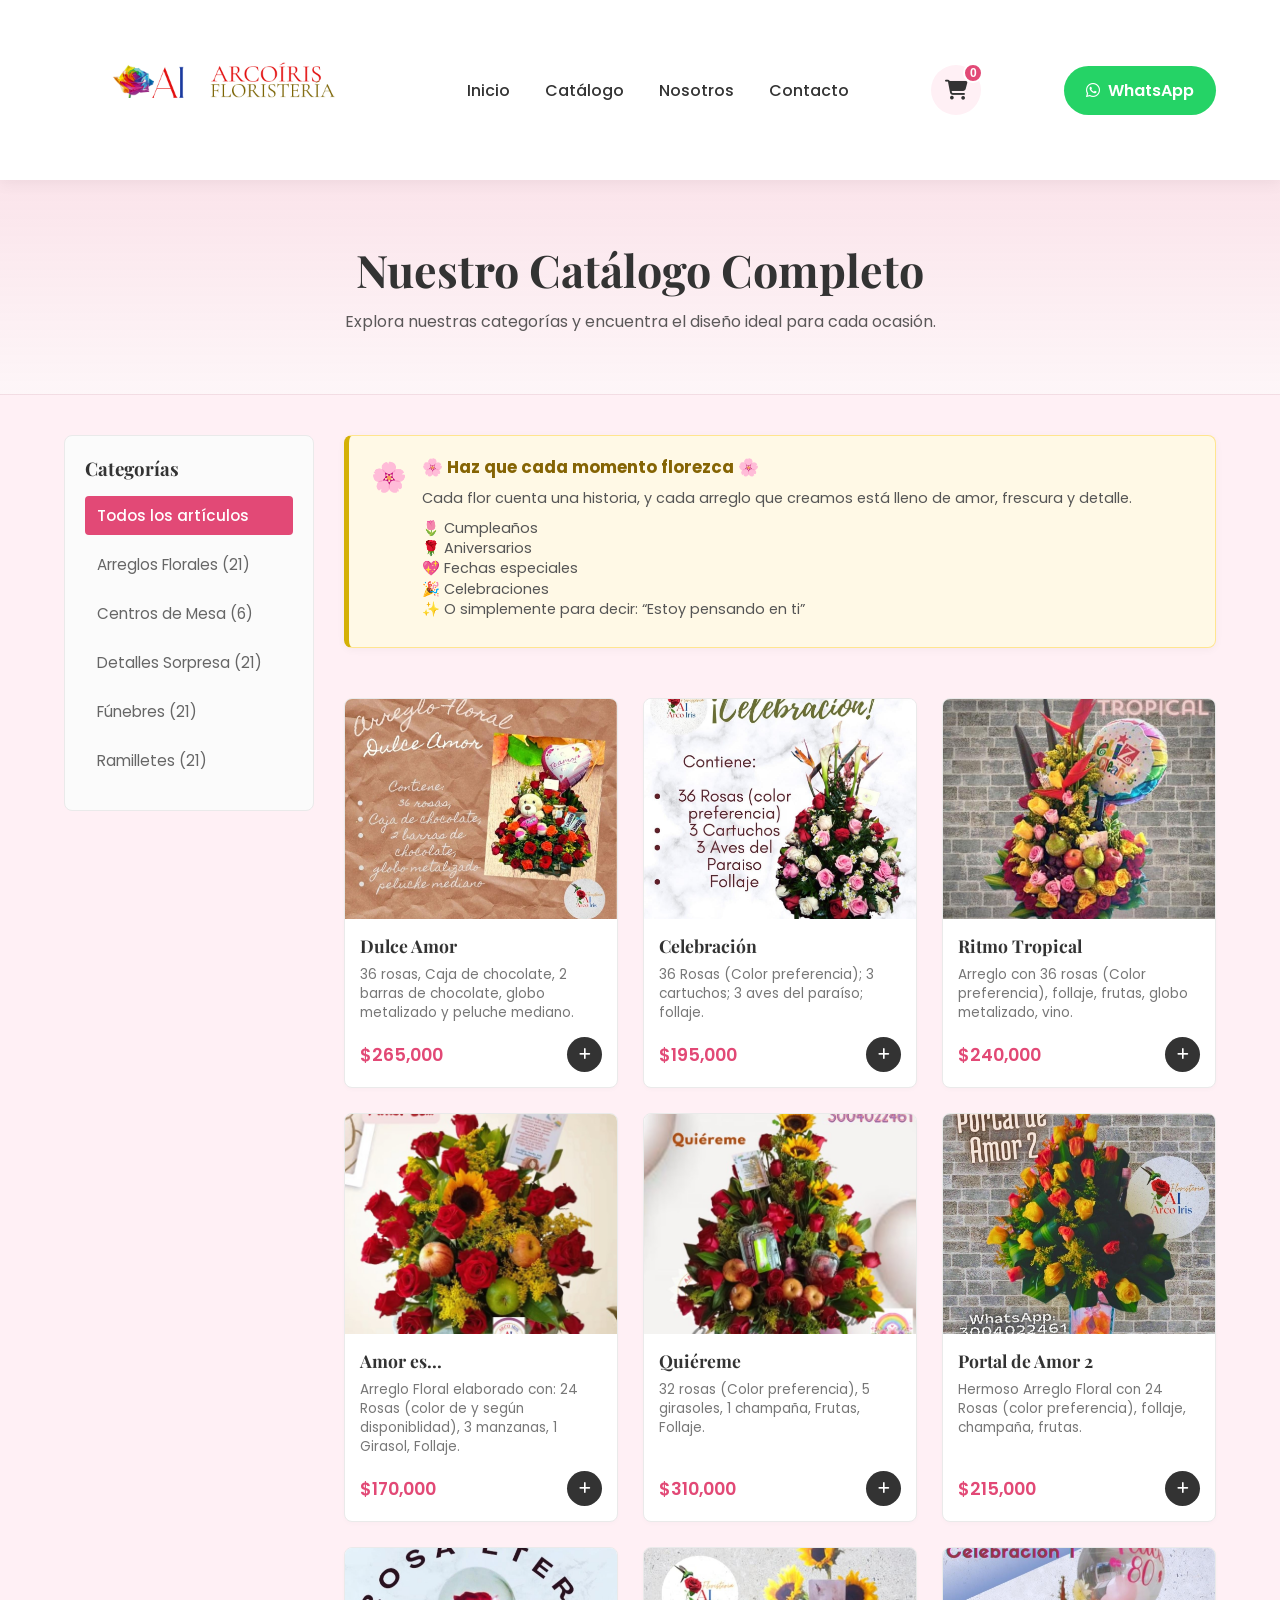
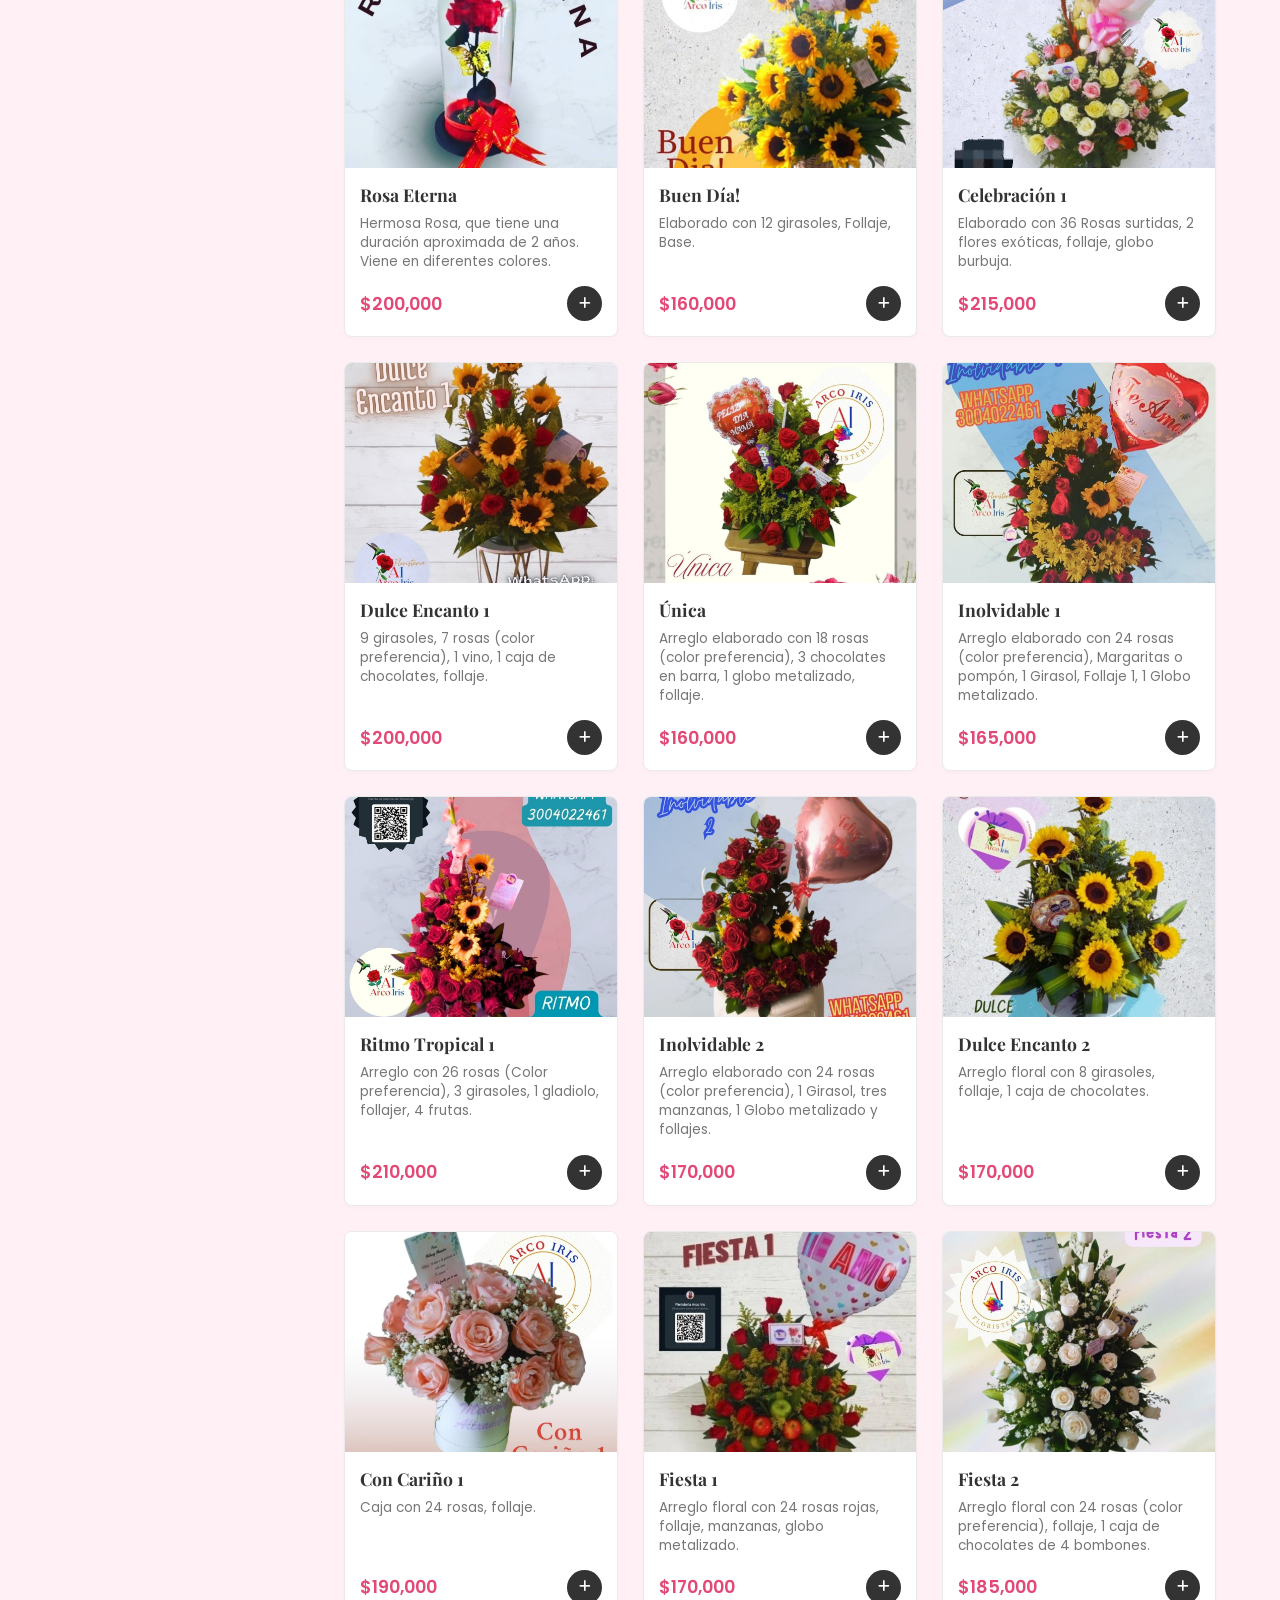
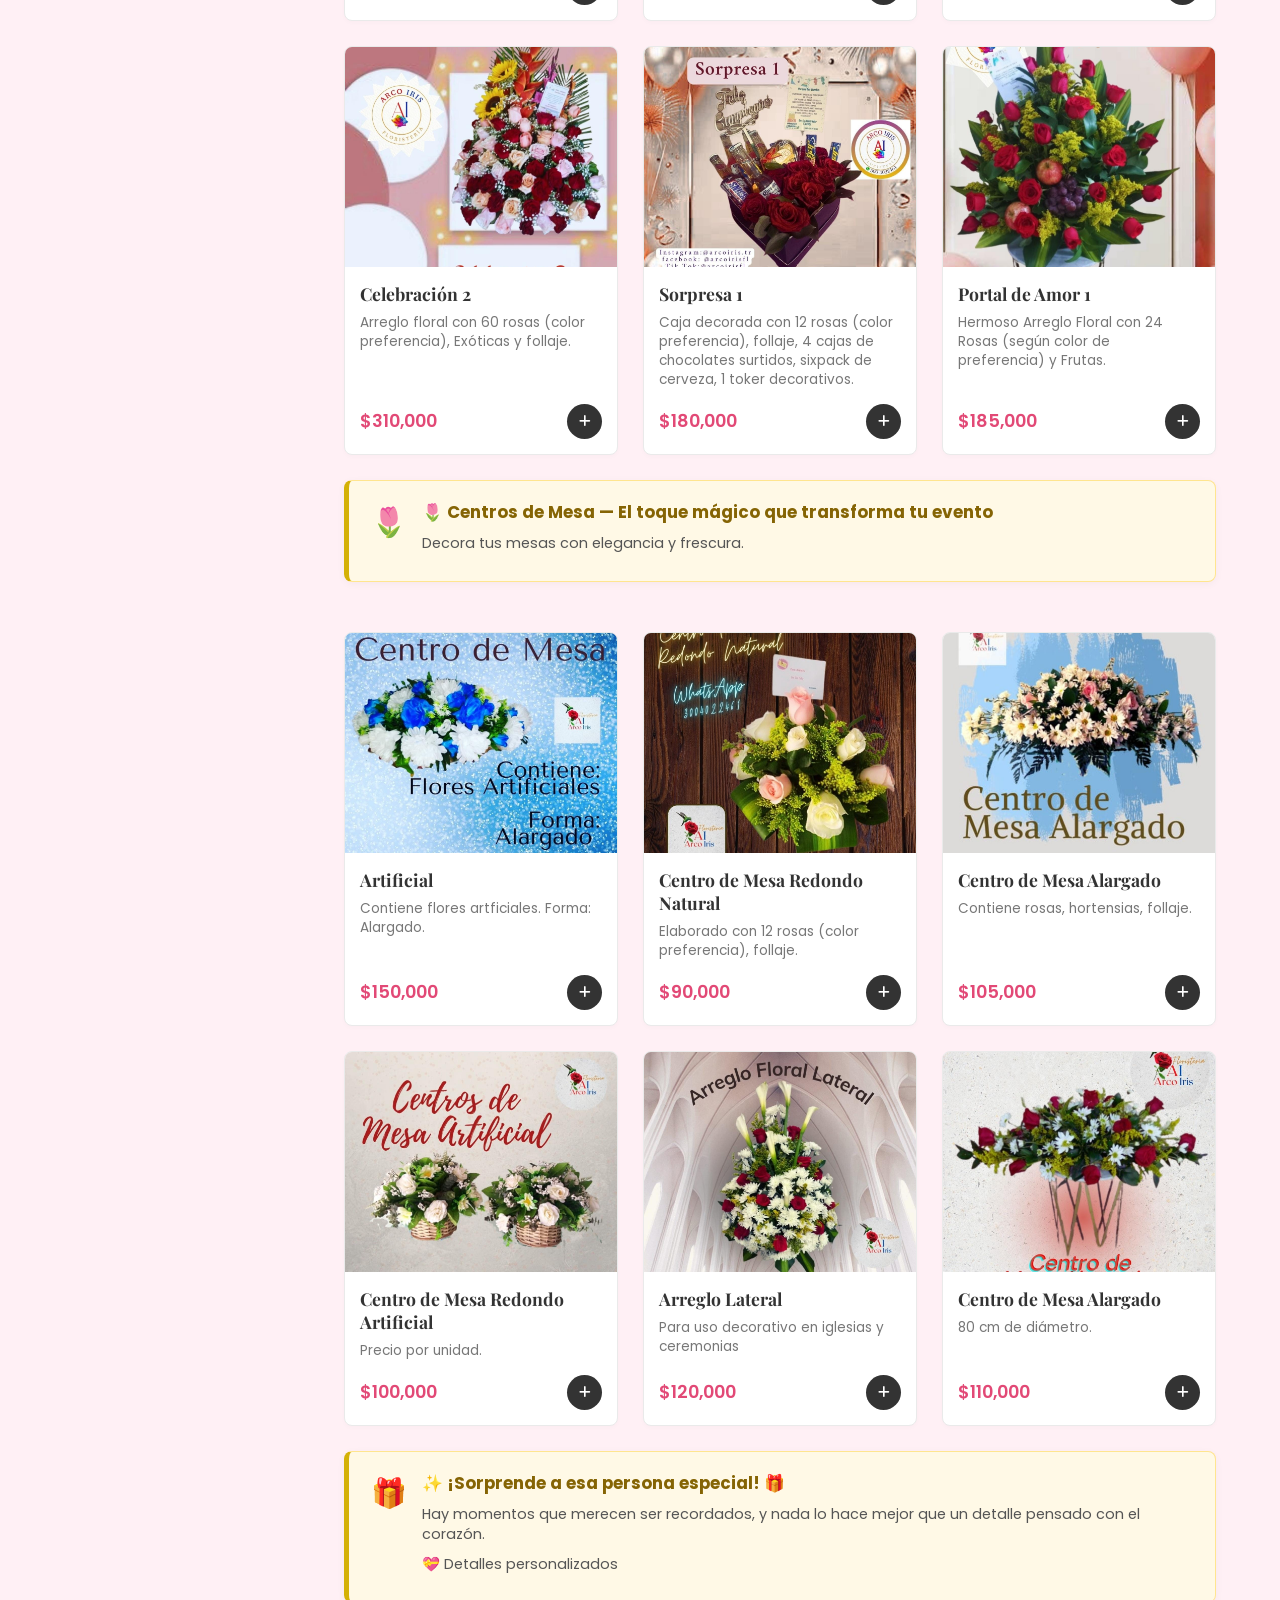
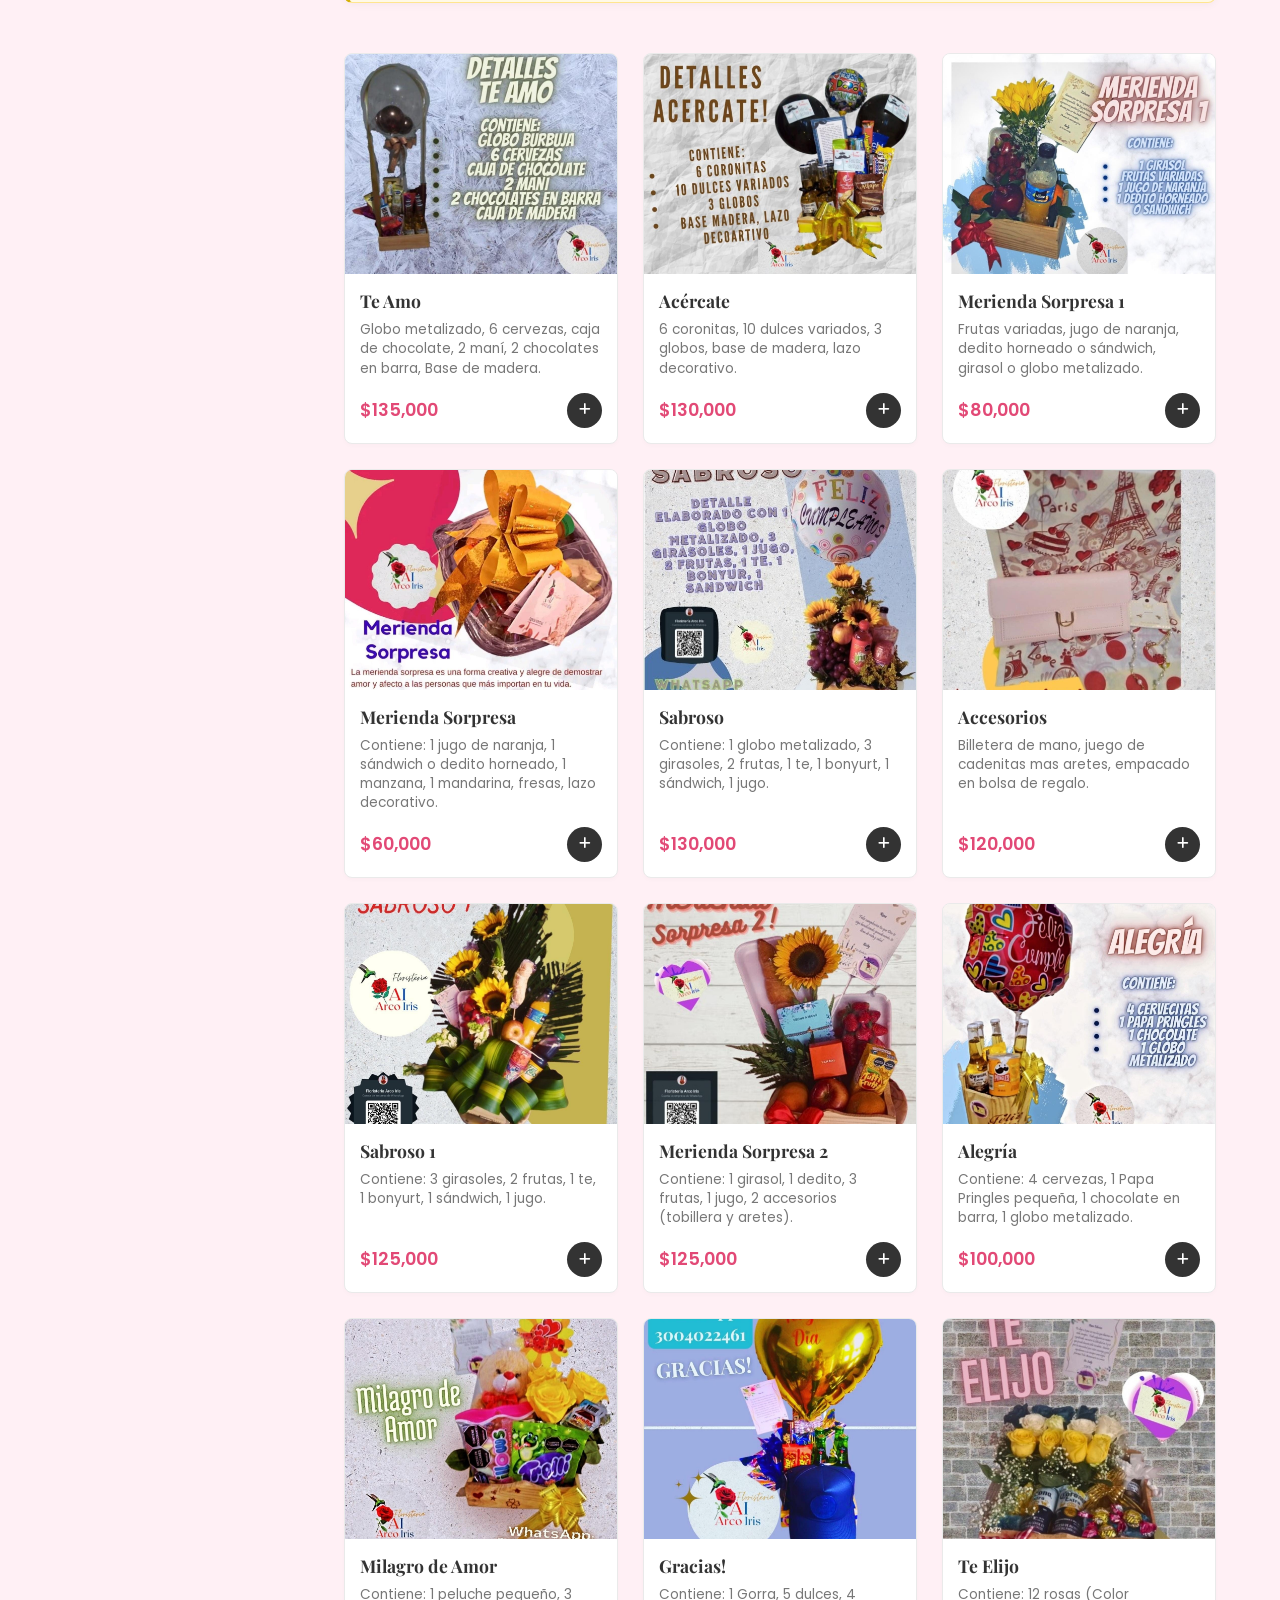
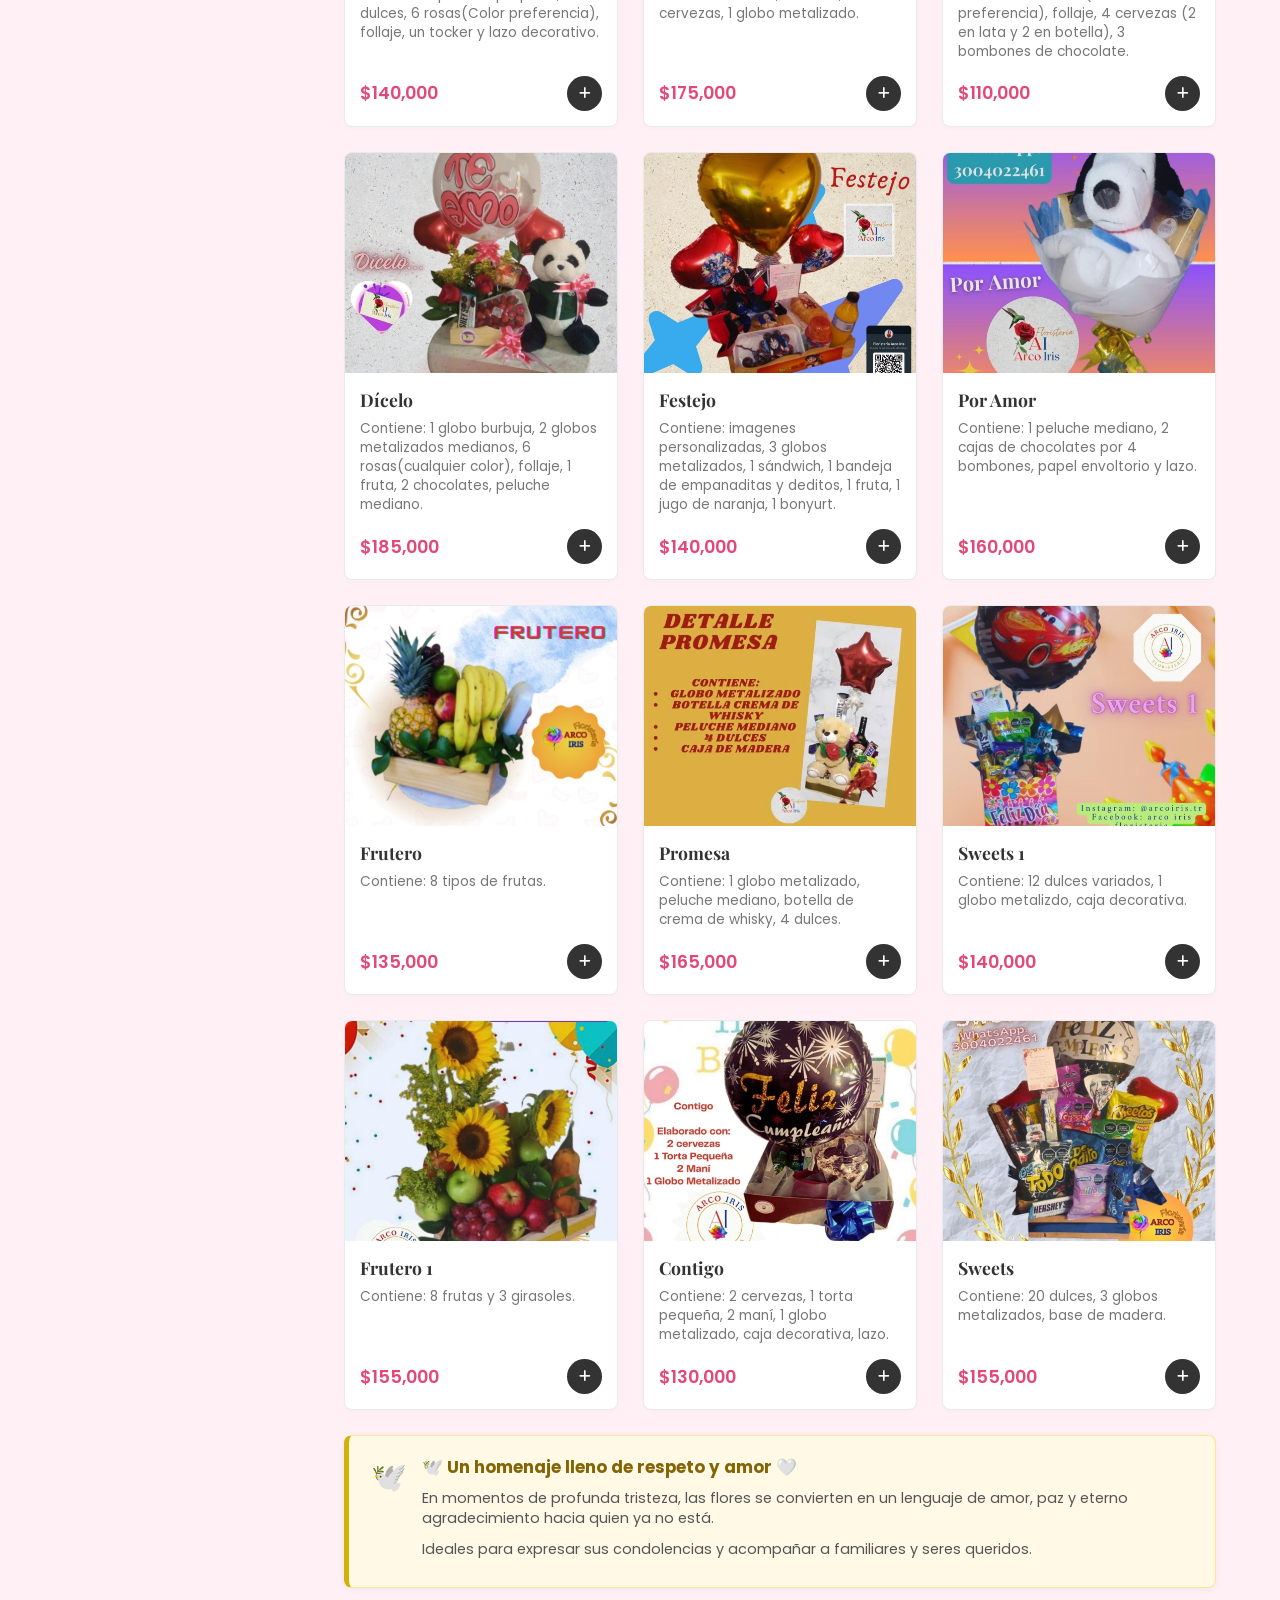
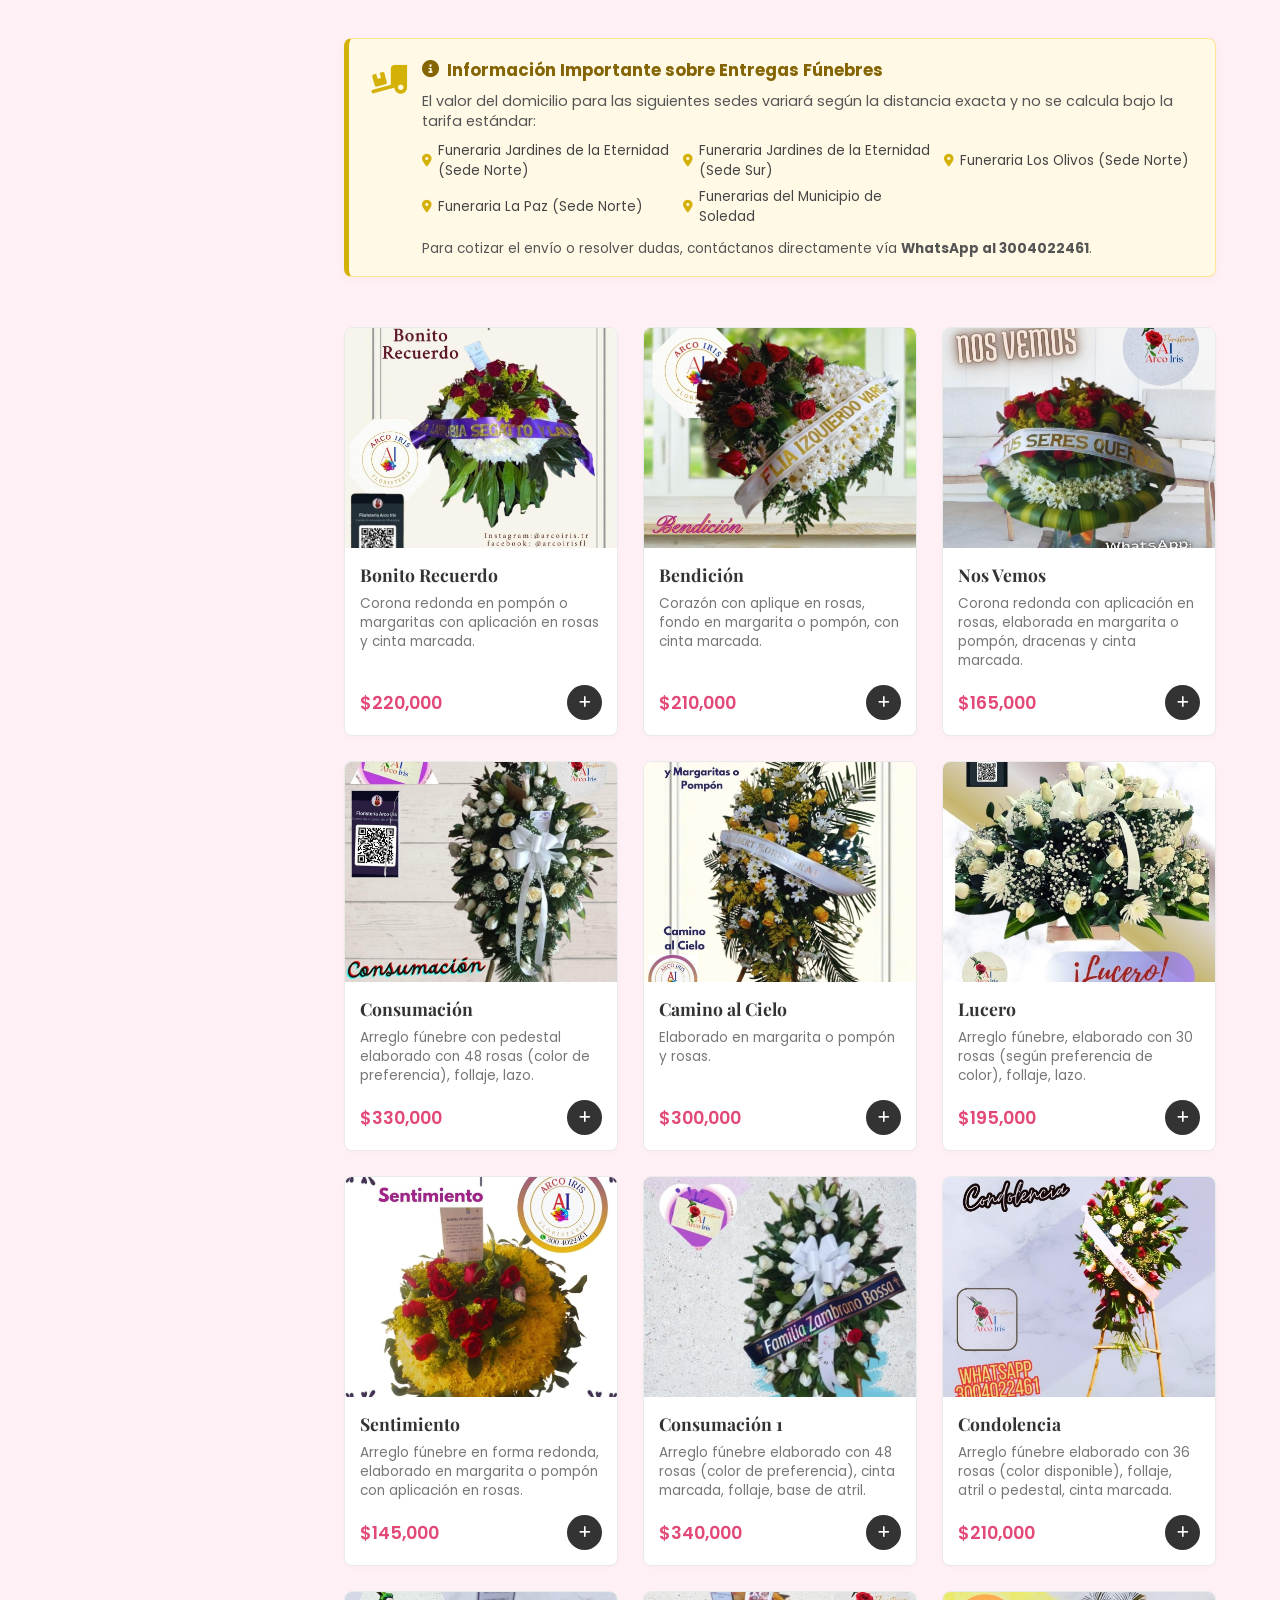
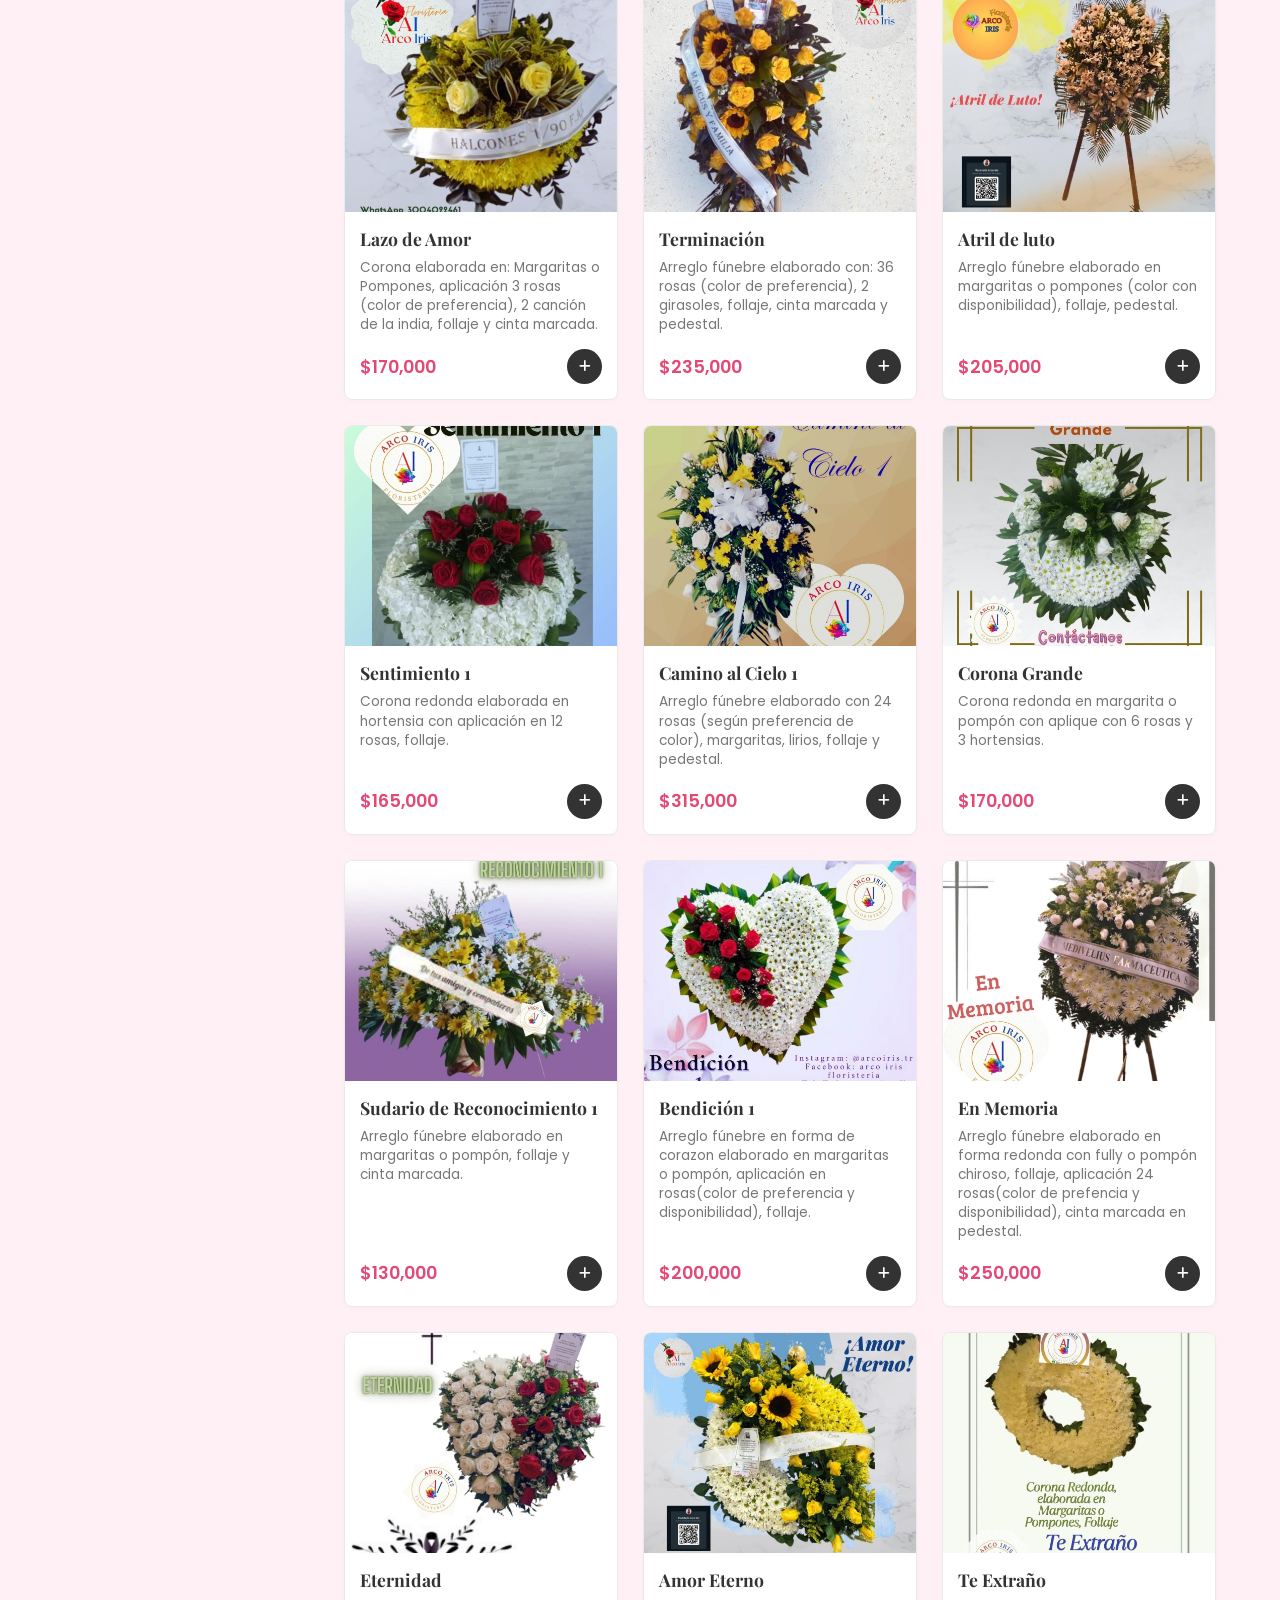
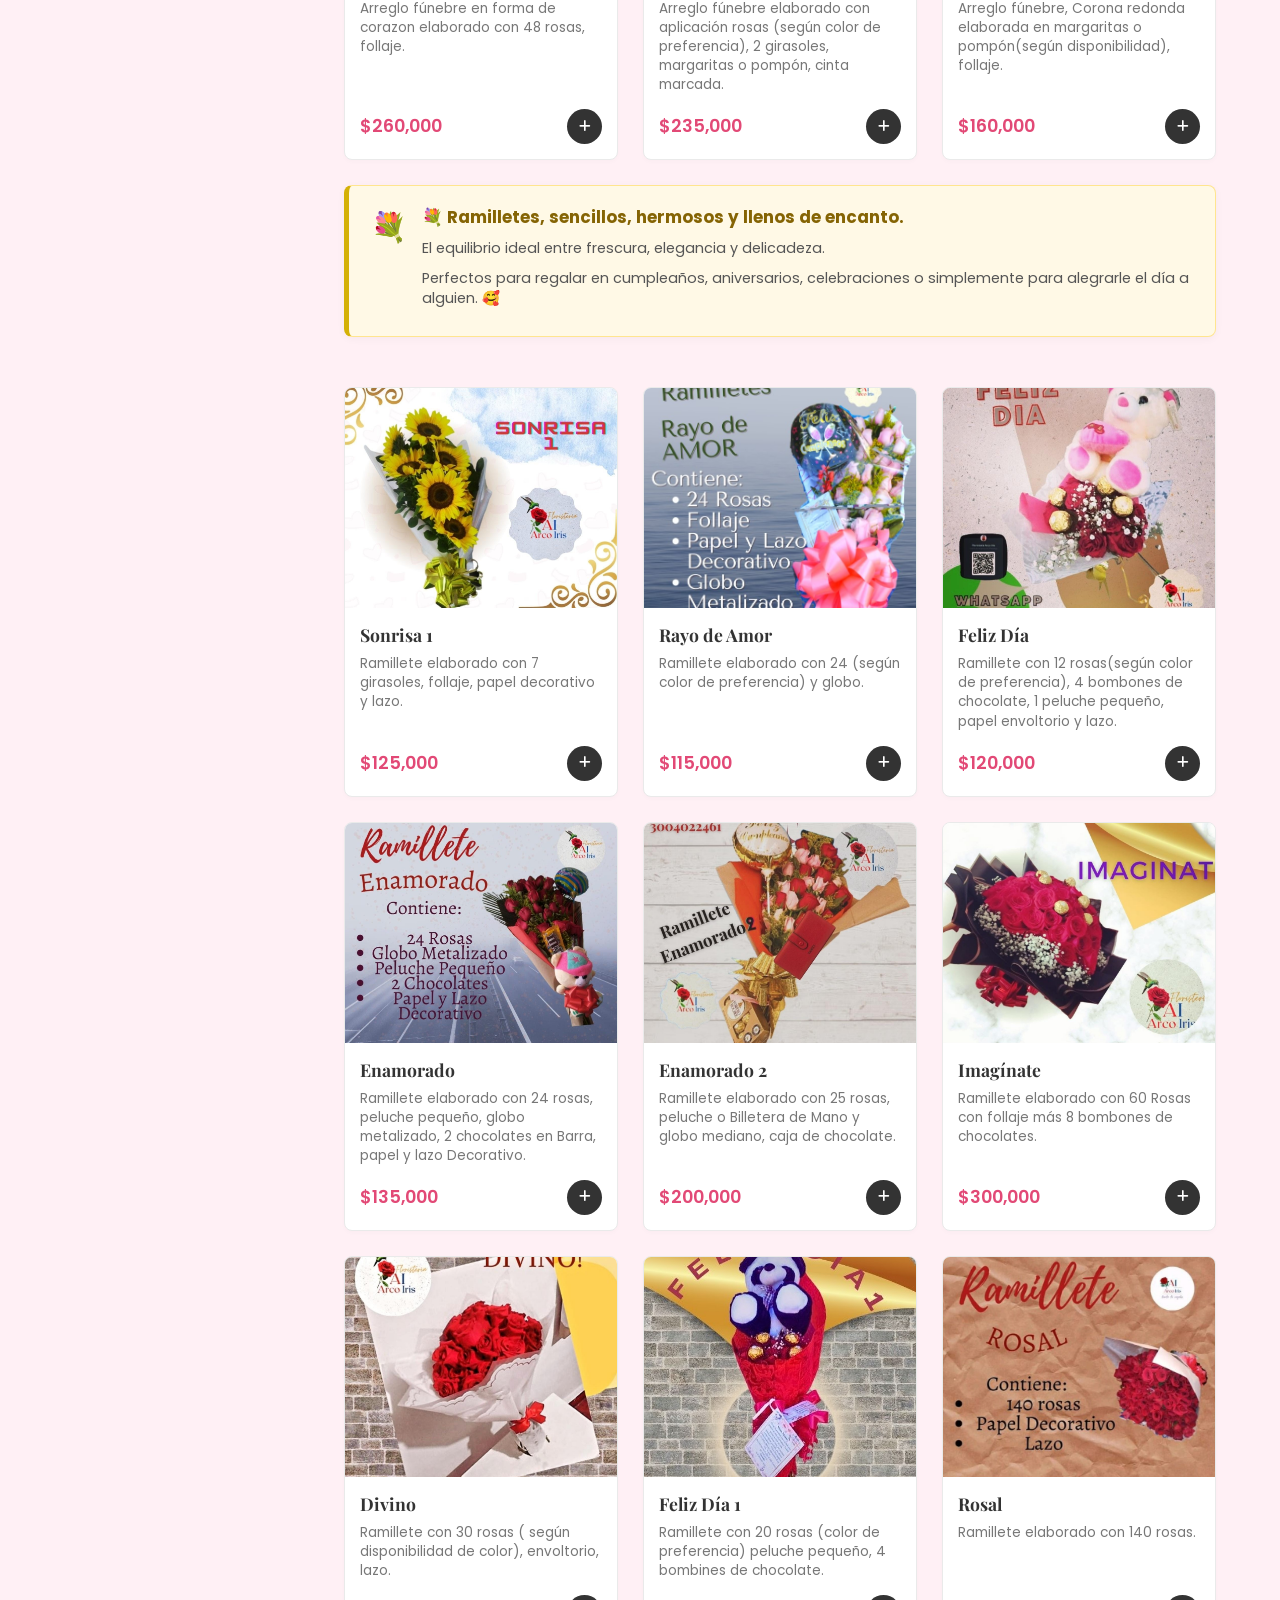
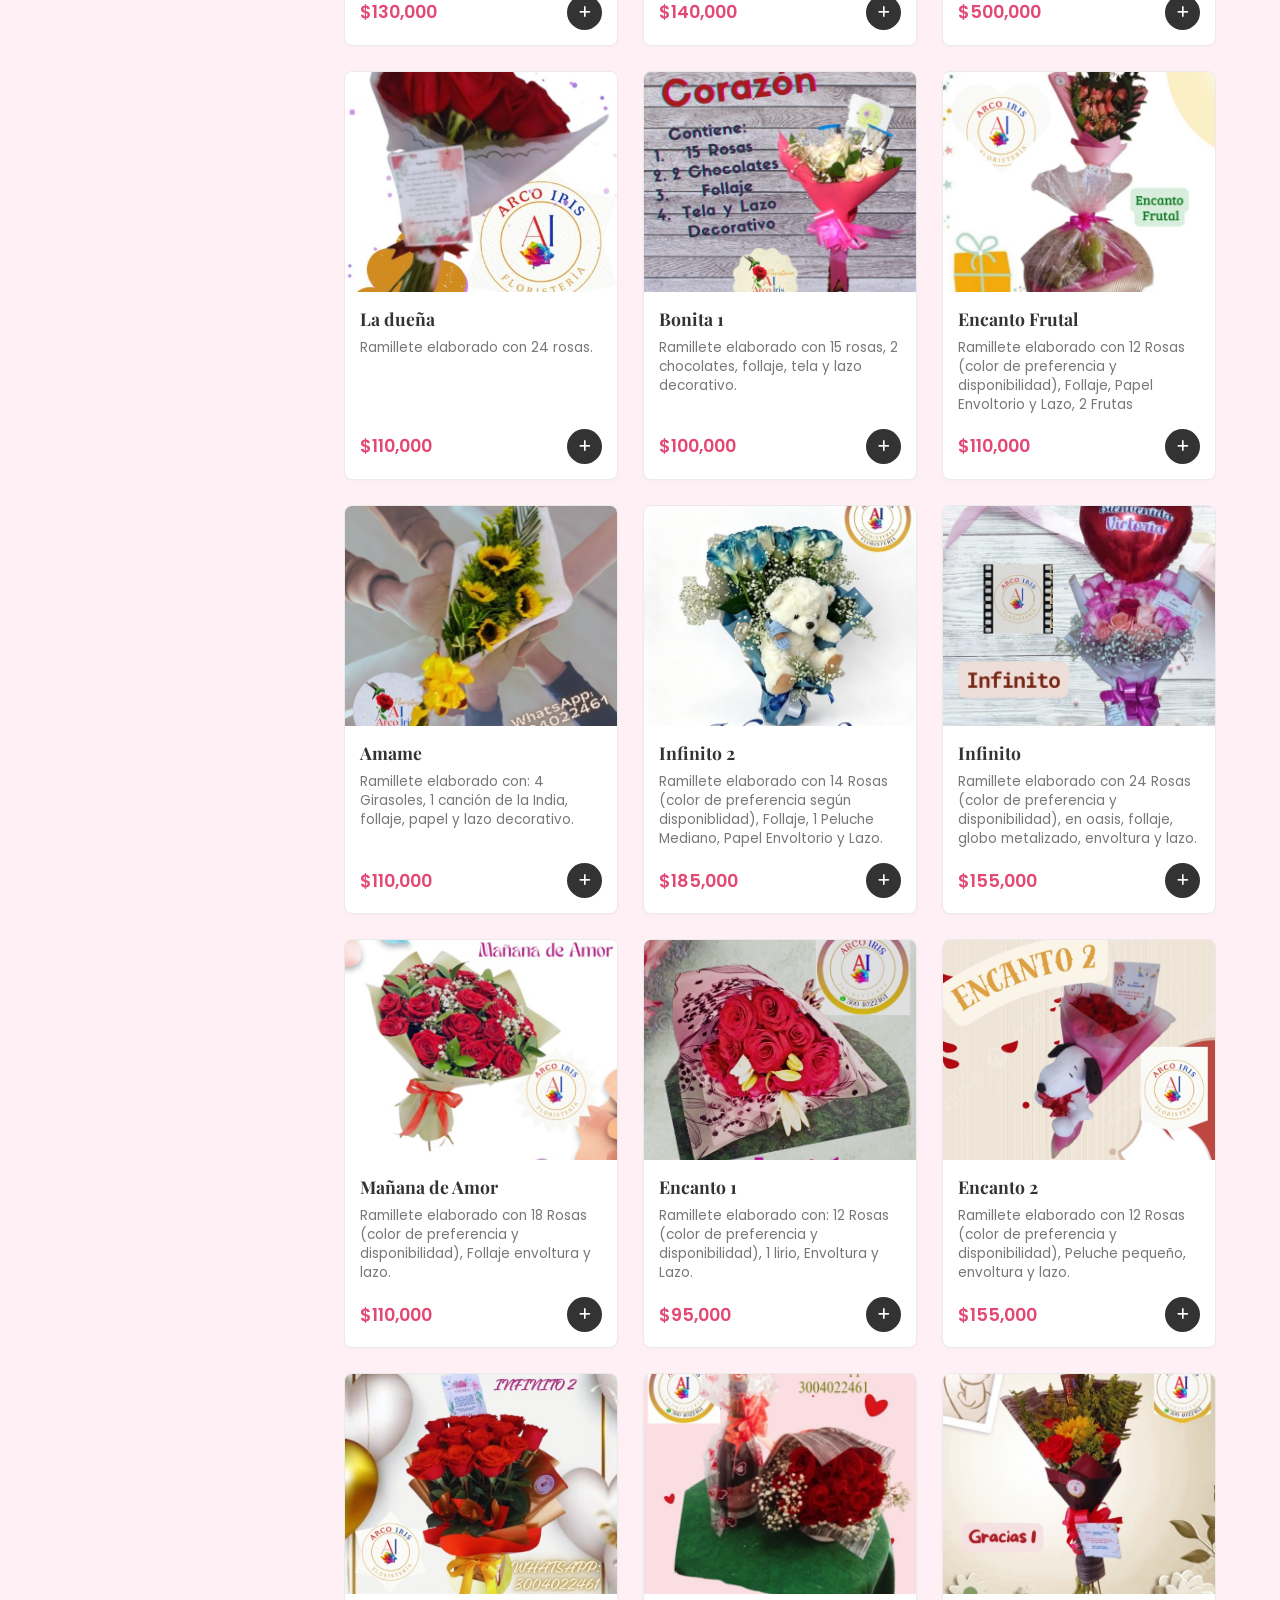
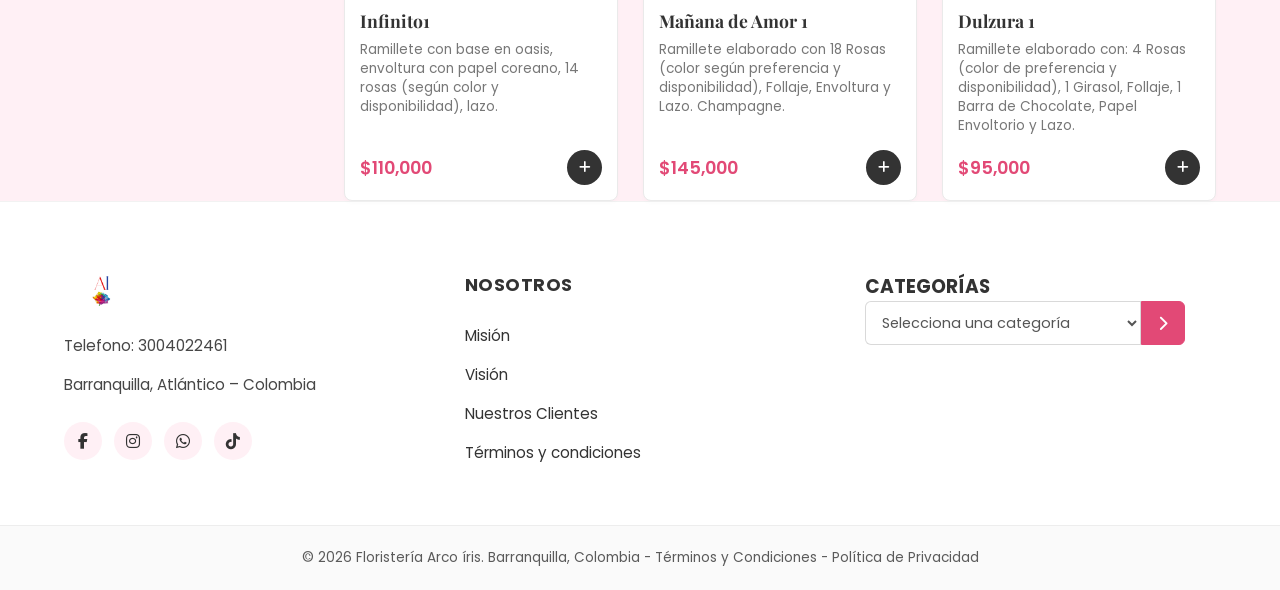
==== commit db9f96f3: "Cambios en el index y el catalogo" ====
--- a/pages/catalogo.html
+++ b/pages/catalogo.html
@@ -472,7 +472,7 @@
                 <div class="tarjeta-producto" data-cat="ramilletes"><div class="producto-img"><img src="../img/catalogo/bonita1.jpg" alt="Bonita 1"></div><div class="producto-info"><h4>Bonita 1</h4><p class="descripcion-corta">Ramillete elaborado con 15 rosas, 2 chocolates, follaje, tela y lazo decorativo.</p><div class="producto-footer"><span class="precio">$100,000</span><button class="btn-añadir"><i class="fa-solid fa-plus"></i></button></div></div></div>
                 <div class="tarjeta-producto" data-cat="ramilletes"><div class="producto-img"><img src="../img/catalogo/encantofrutal.jpg" alt="Encanto Frutal"></div><div class="producto-info"><h4>Encanto Frutal</h4><p class="descripcion-corta">Ramillete elaborado con 12 Rosas (color de preferencia y disponibilidad), Follaje, Papel Envoltorio y Lazo, 2 Frutas</p><div class="producto-footer"><span class="precio">$110,000</span><button class="btn-añadir"><i class="fa-solid fa-plus"></i></button></div></div></div>
                 <div class="tarjeta-producto" data-cat="ramilletes"><div class="producto-img"><img src="../img/catalogo/amame.jpg" alt="Amame"></div><div class="producto-info"><h4>Amame</h4><p class="descripcion-corta">Ramillete elaborado con: 4 Girasoles, 1 canción de la India, follaje, papel y lazo decorativo.</p><div class="producto-footer"><span class="precio">$110,000</span><button class="btn-añadir"><i class="fa-solid fa-plus"></i></button></div></div></div>
-                <div class="tarjeta-producto" data-cat="ramilletes"><div class="producto-img"><img src="../img/catalogo/dulzura.jpg" alt="Dulzura"></div><div class="producto-info"><h4>Dulzura</h4><p class="descripcion-corta">Ramillete elaborado con 2 girasoles, 4 Rosas (según color de preferencia y disponibilidad) Follaje, Envoltura y Lazo.</p><div class="producto-footer"><span class="precio">$90,000</span><button class="btn-añadir"><i class="fa-solid fa-plus"></i></button></div></div></div>
+                <div class="tarjeta-producto" data-cat="ramilletes"><div class="producto-img"><img src="../img/catalogo/infinito2.jpg" alt="Infinito 2"></div><div class="producto-info"><h4>Infinito 2</h4><p class="descripcion-corta">Ramillete elaborado con 14 Rosas (color de preferencia según disponiblidad), Follaje, 1 Peluche Mediano, Papel Envoltorio y Lazo.</p><div class="producto-footer"><span class="precio">$185,000</span><button class="btn-añadir"><i class="fa-solid fa-plus"></i></button></div></div></div>
                 <div class="tarjeta-producto" data-cat="ramilletes"><div class="producto-img"><img src="../img/catalogo/infinito.jpg" alt="Infinito"></div><div class="producto-info"><h4>Infinito</h4><p class="descripcion-corta">Ramillete elaborado con 24 Rosas (color de preferencia y disponibilidad), en oasis, follaje, globo metalizado, envoltura y lazo.</p><div class="producto-footer"><span class="precio">$155,000</span><button class="btn-añadir"><i class="fa-solid fa-plus"></i></button></div></div></div>
                 
                 <div class="tarjeta-producto" data-cat="ramilletes"><div class="producto-img"><img src="../img/catalogo/mananadeamor.jpg" alt="Mañana de Amor"></div><div class="producto-info"><h4>Mañana de Amor</h4><p class="descripcion-corta">Ramillete elaborado con 18 Rosas (color de preferencia y disponibilidad), Follaje envoltura y lazo.</p><div class="producto-footer"><span class="precio">$110,000</span><button class="btn-añadir"><i class="fa-solid fa-plus"></i></button></div></div></div>
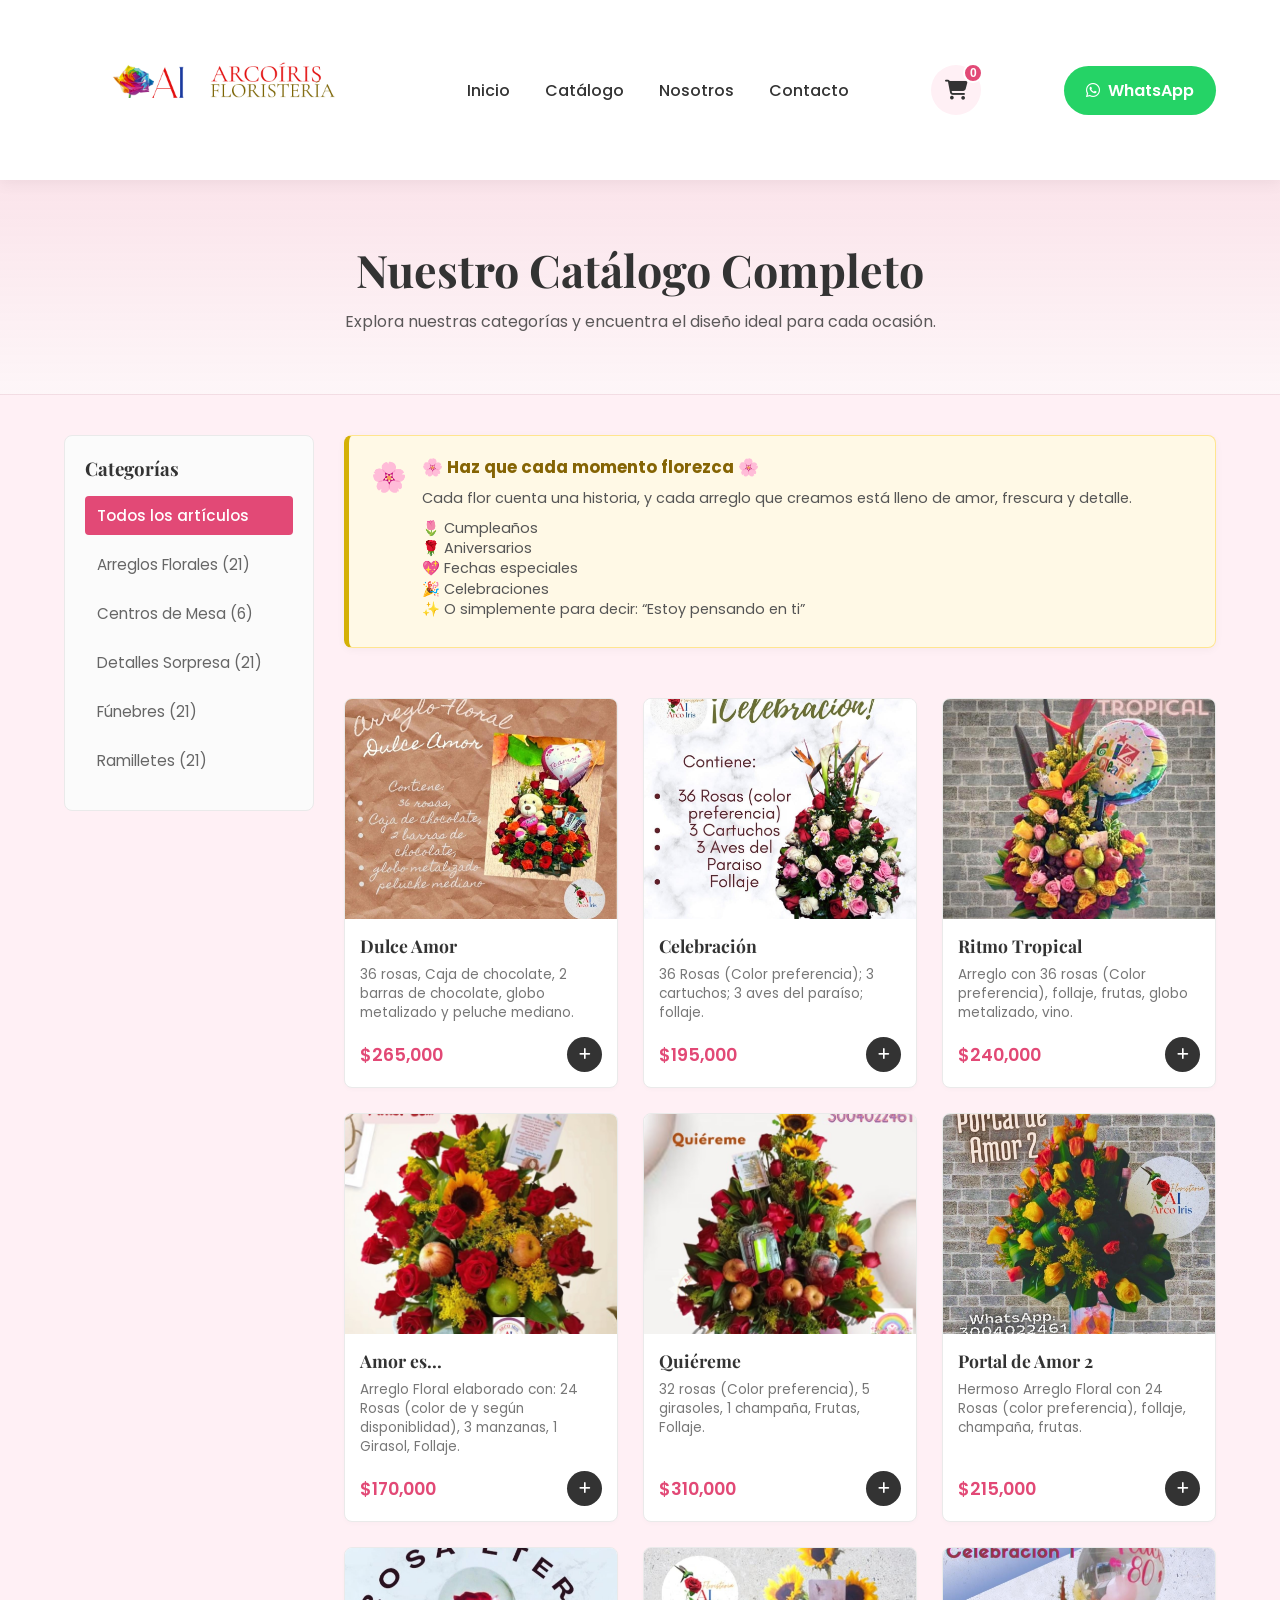
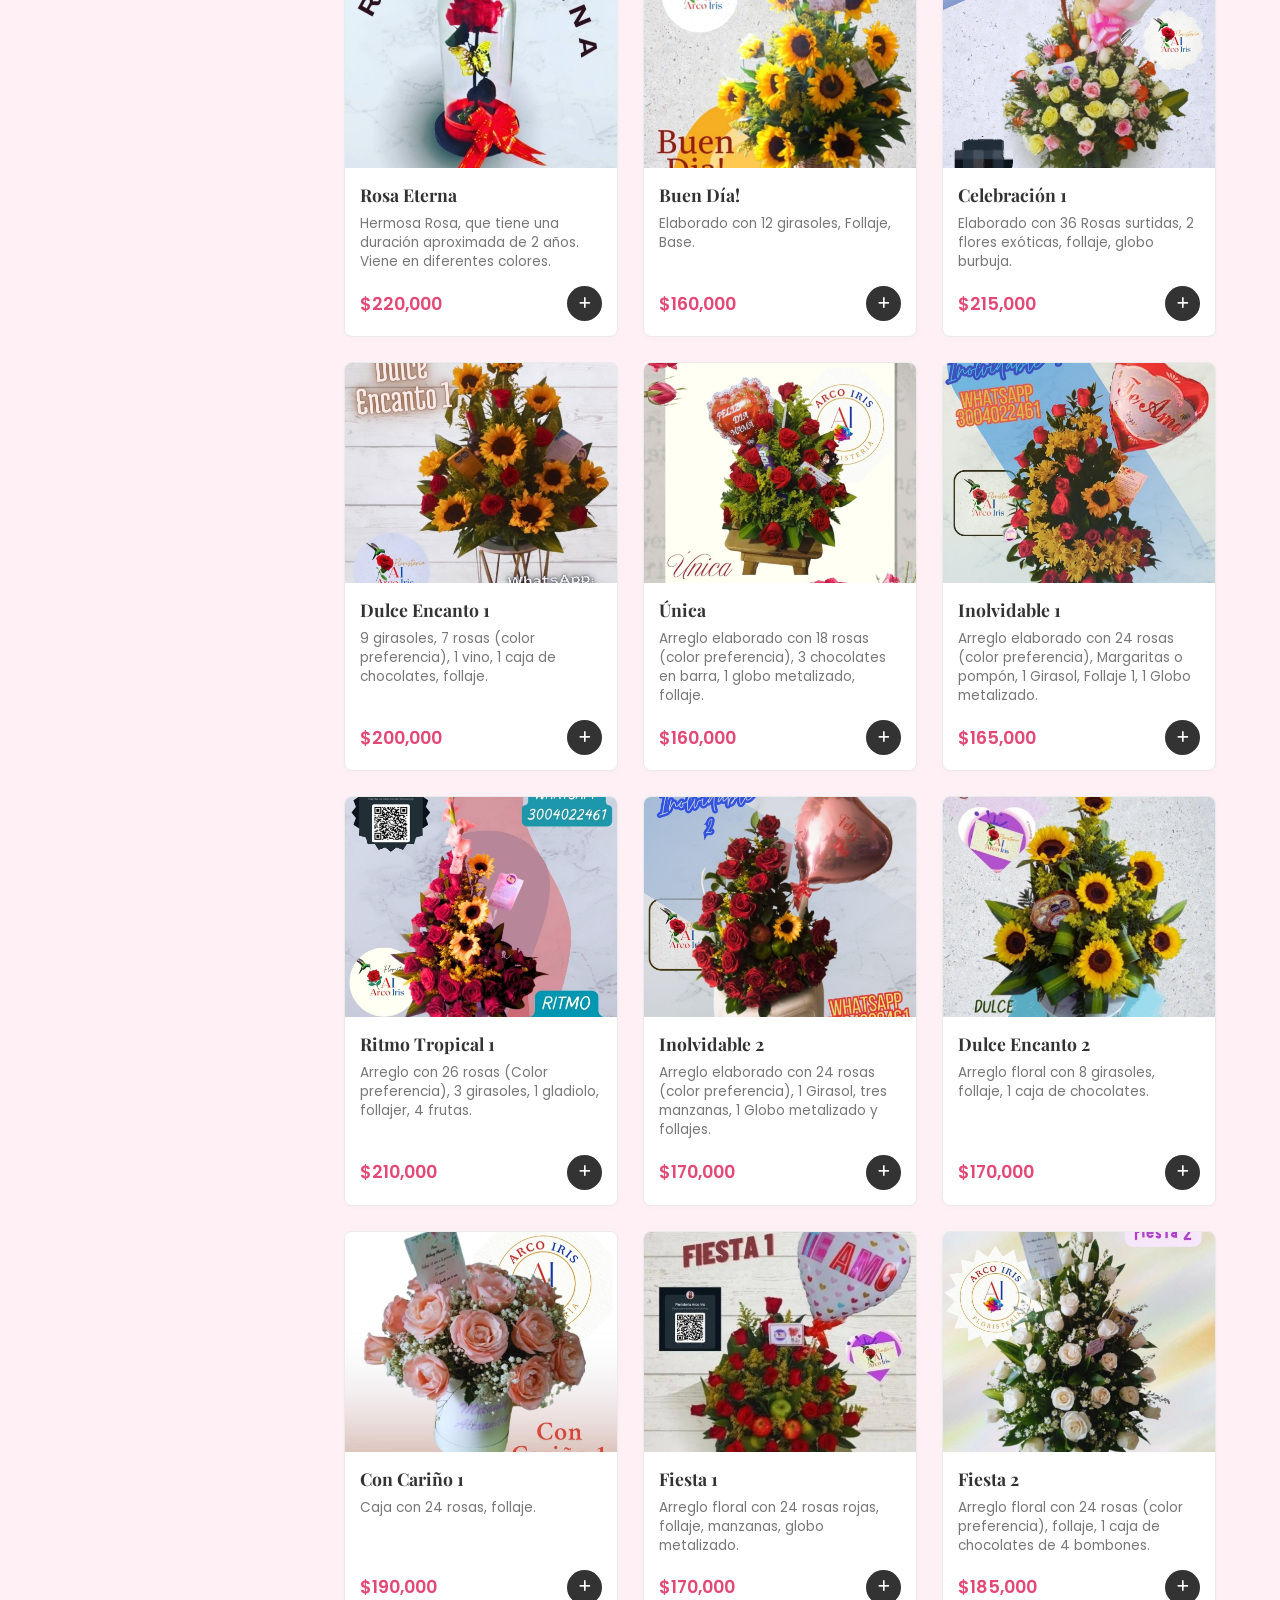
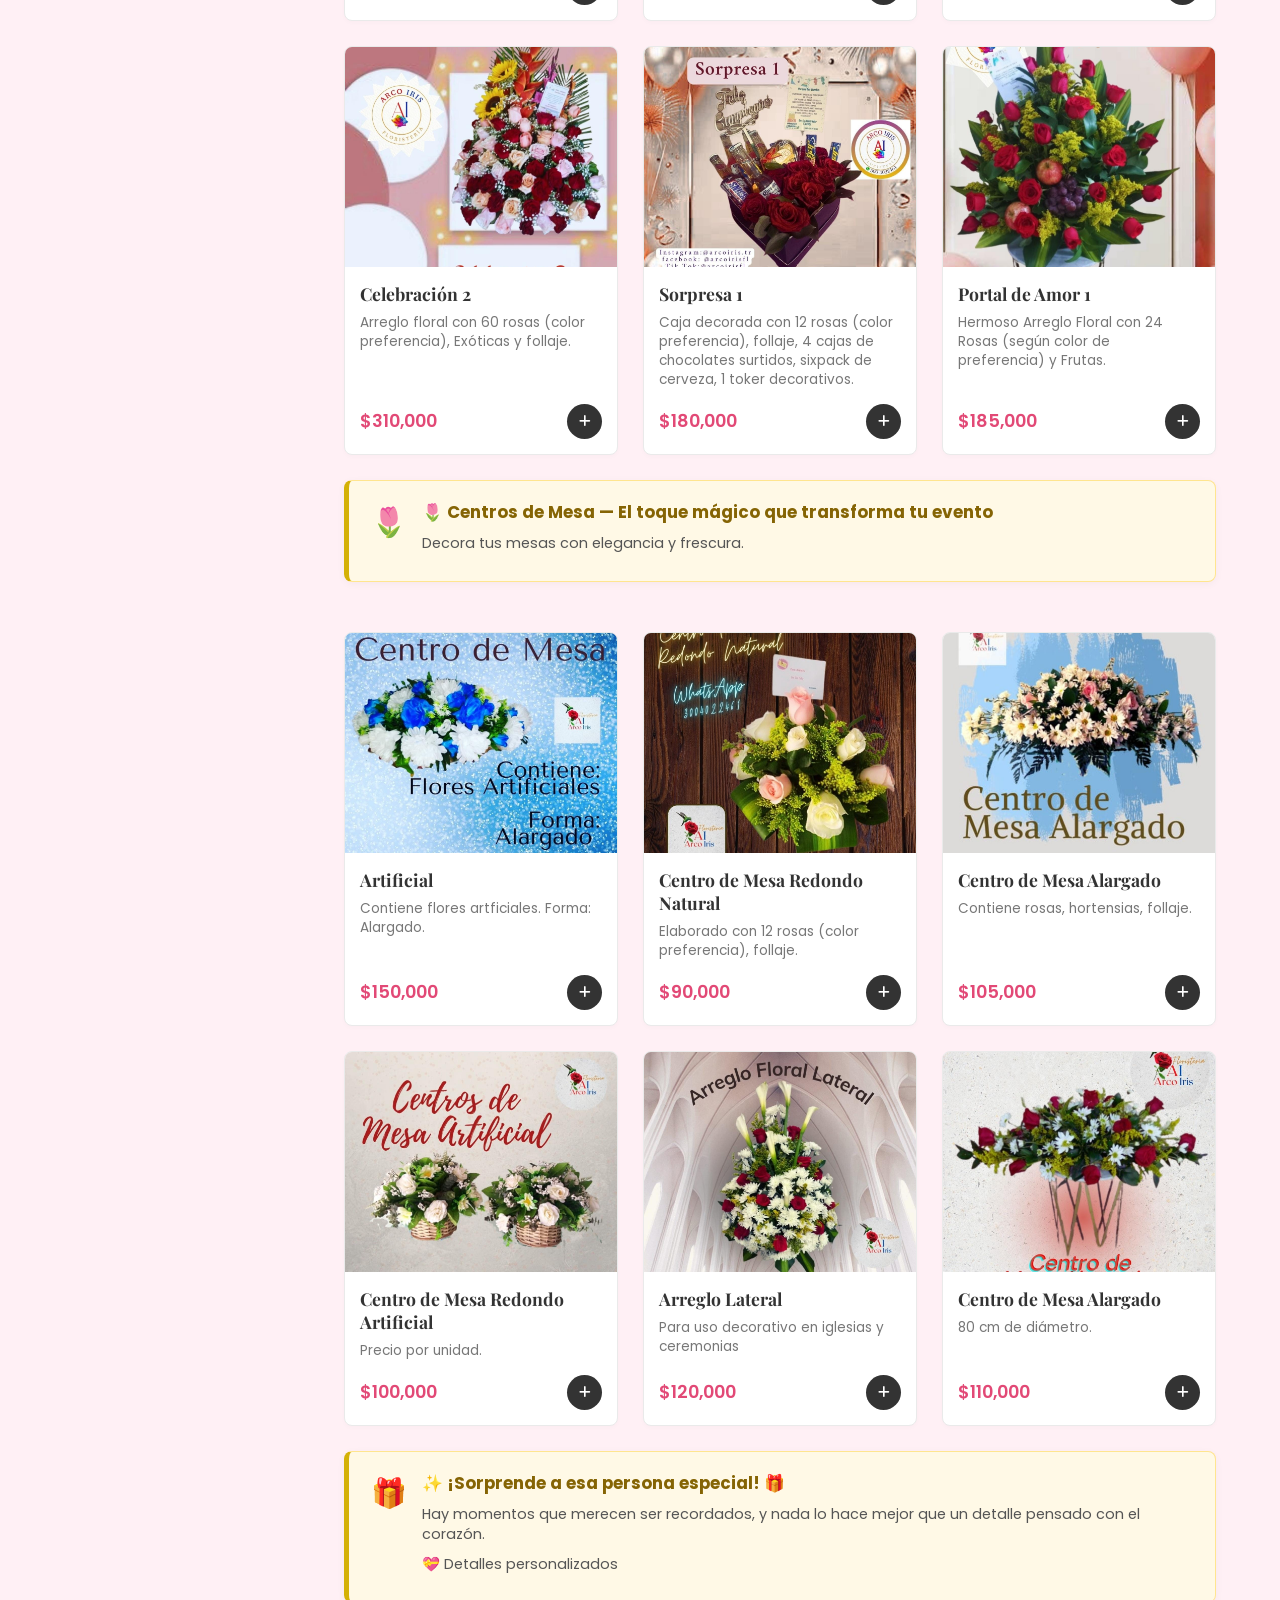
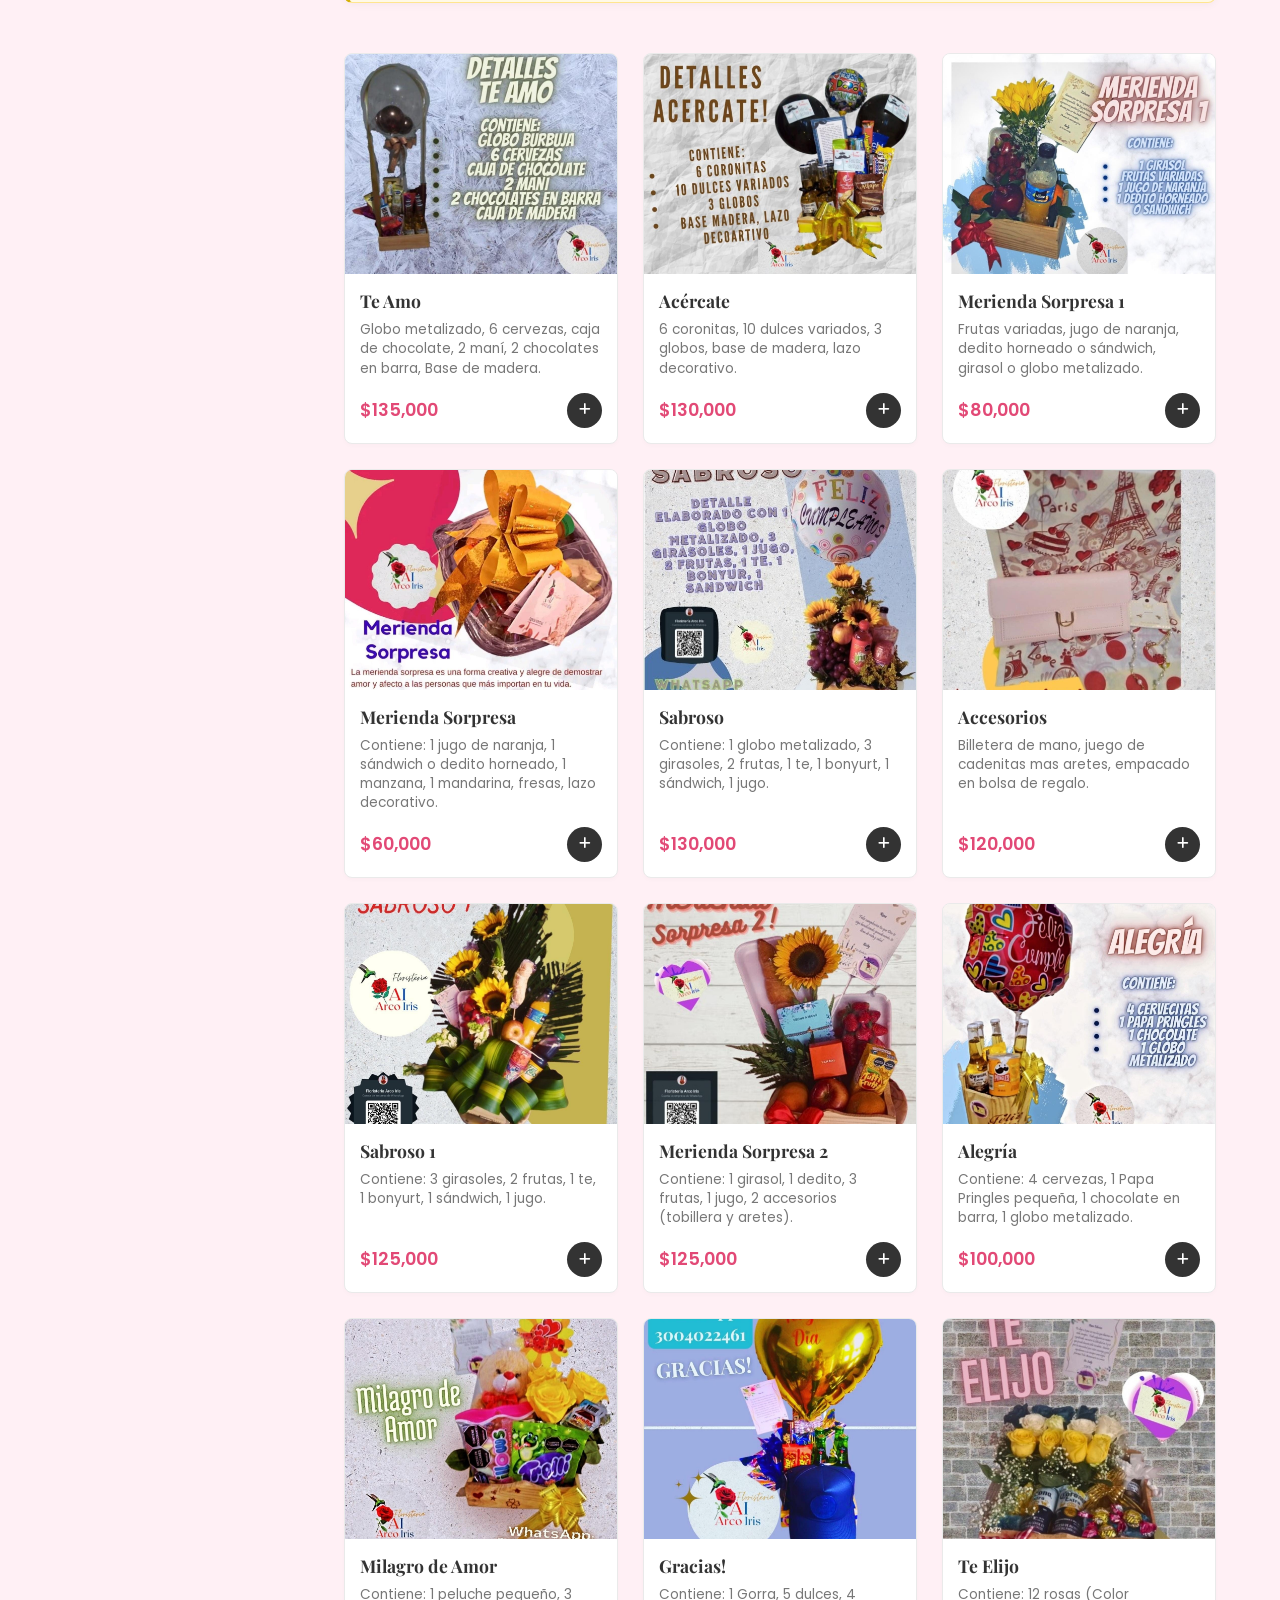
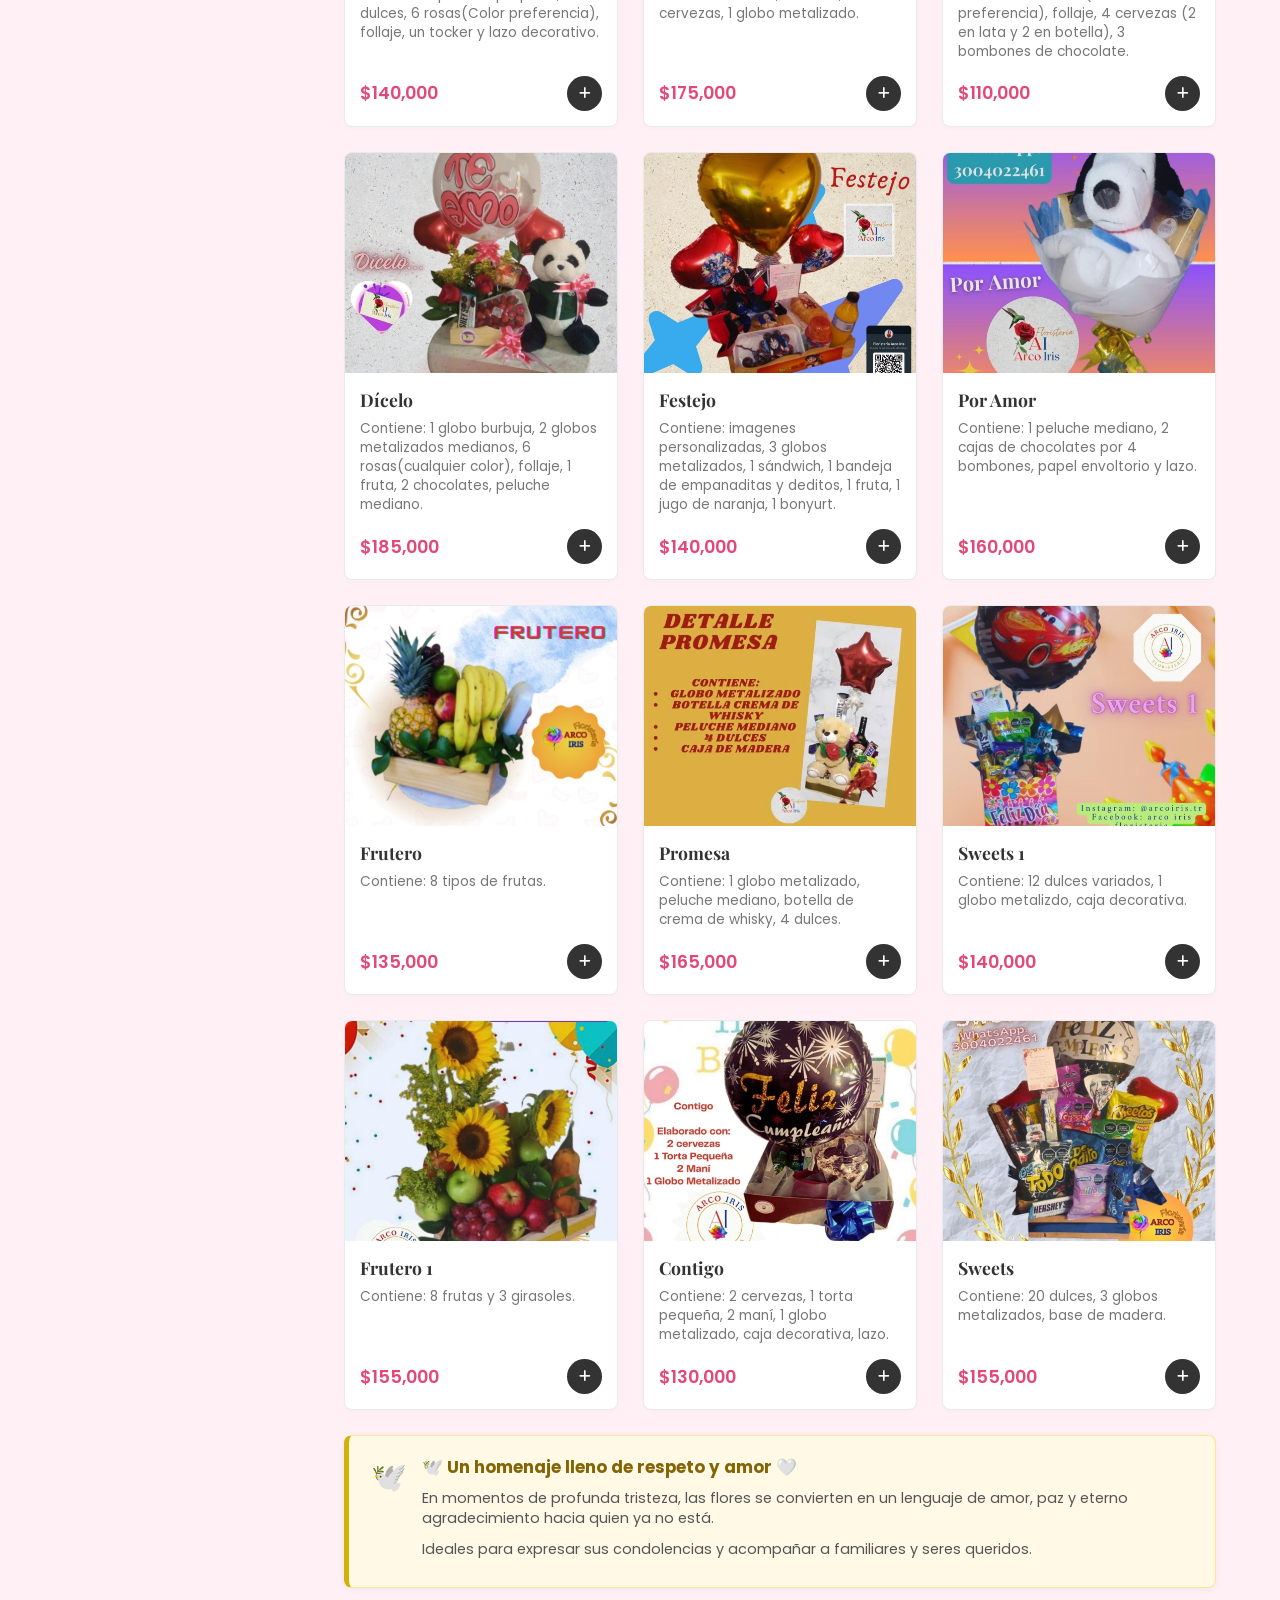
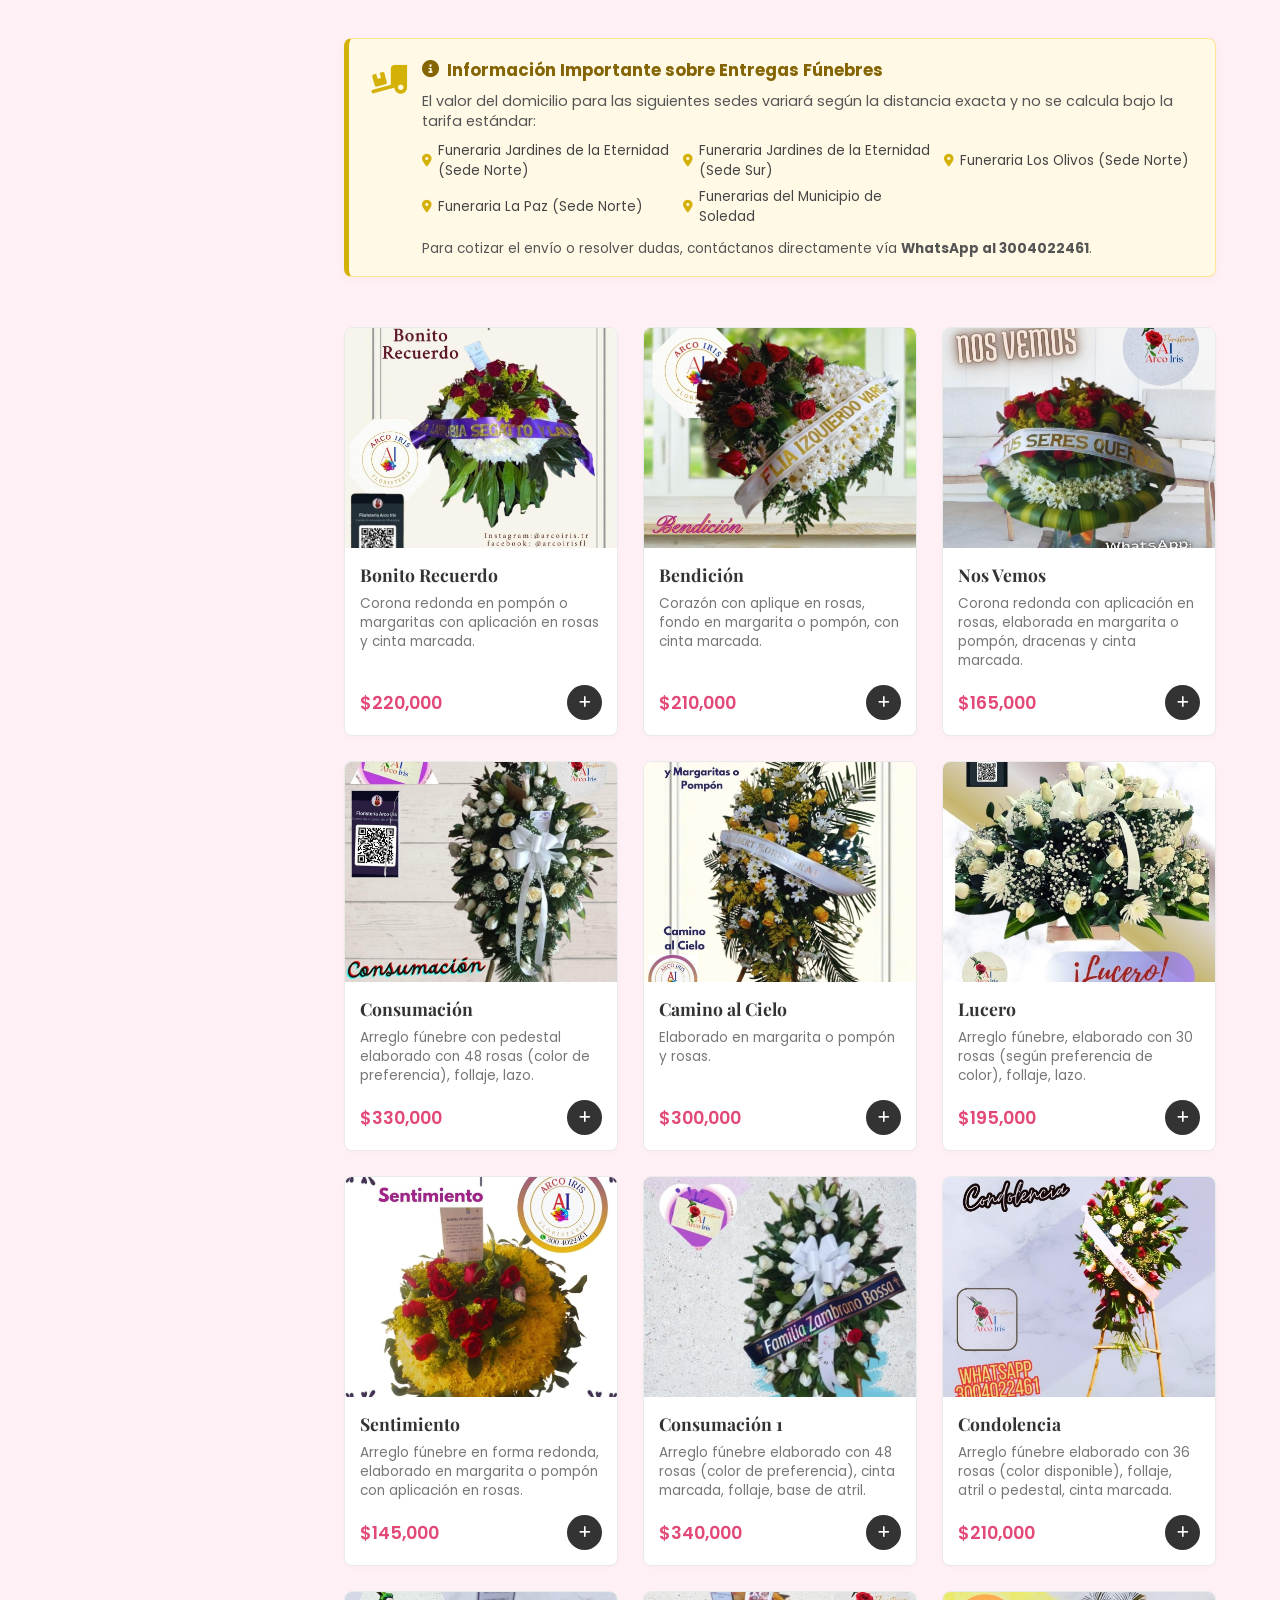
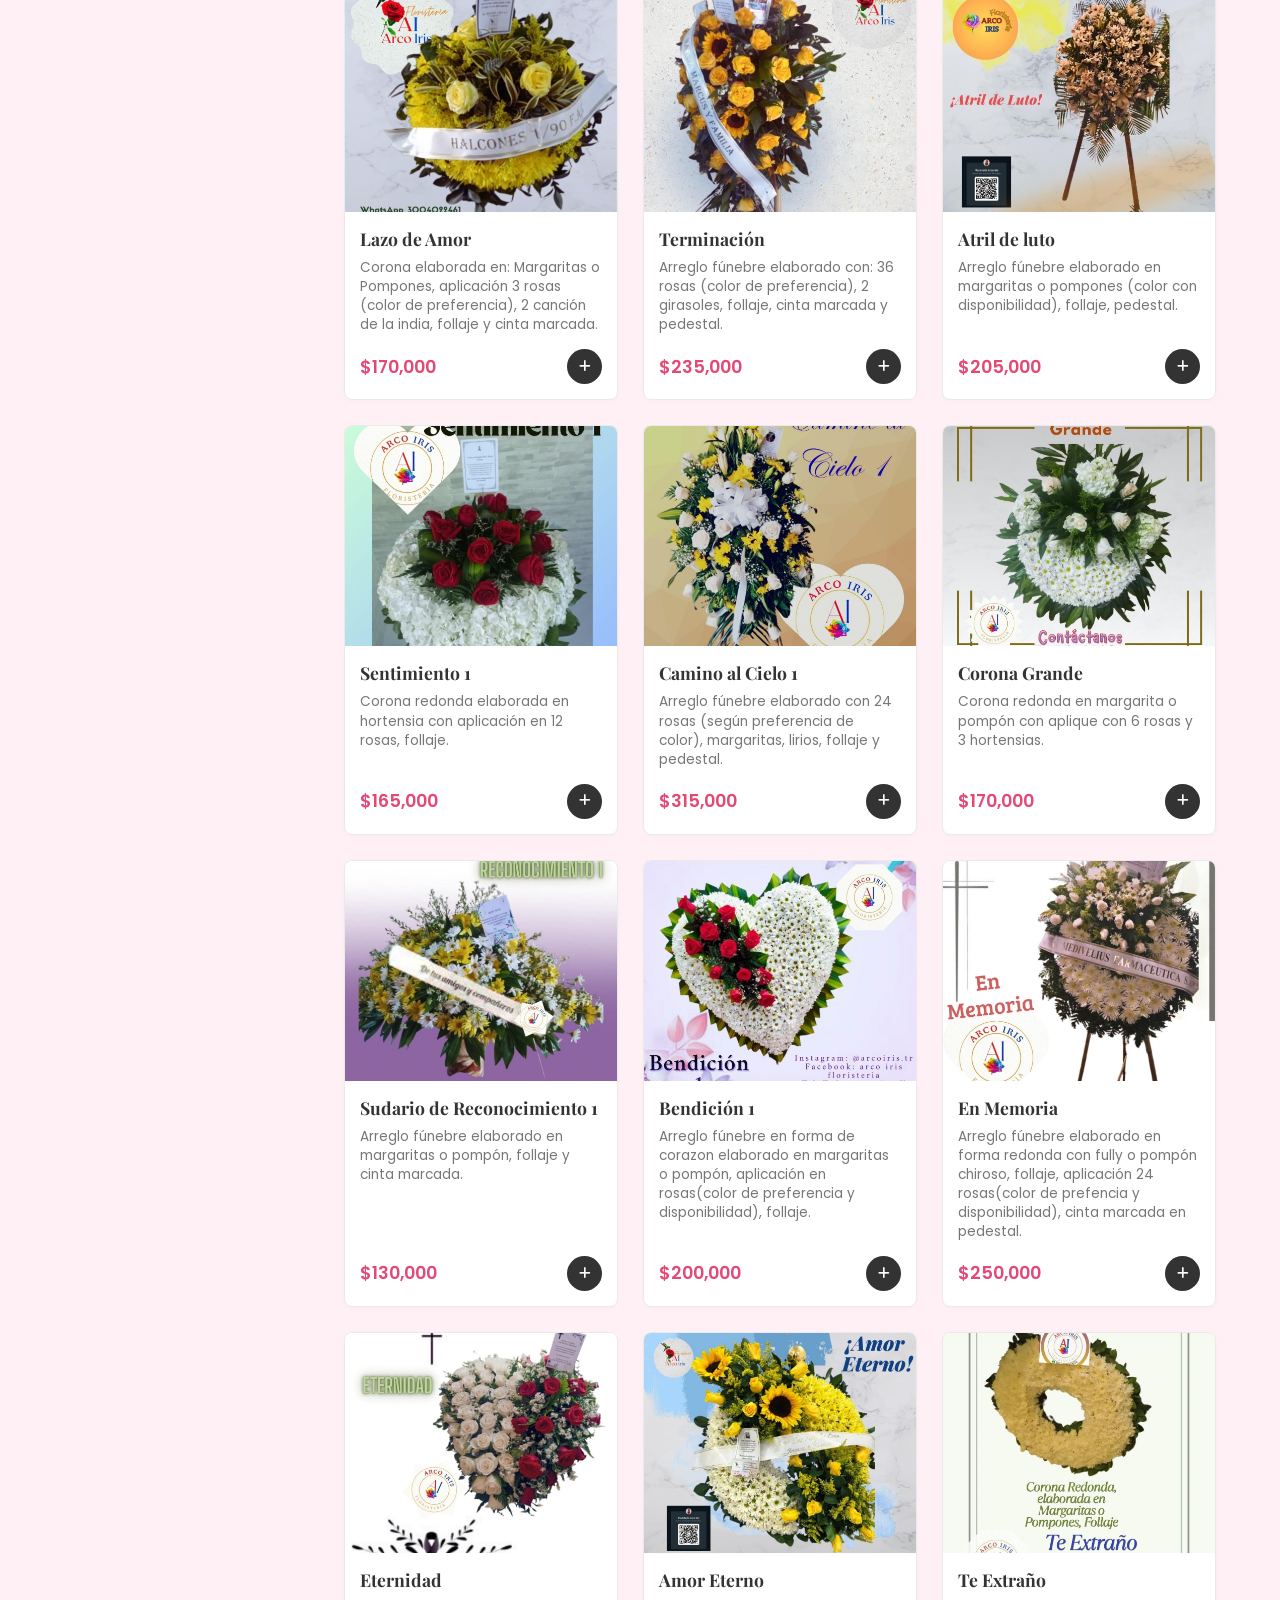
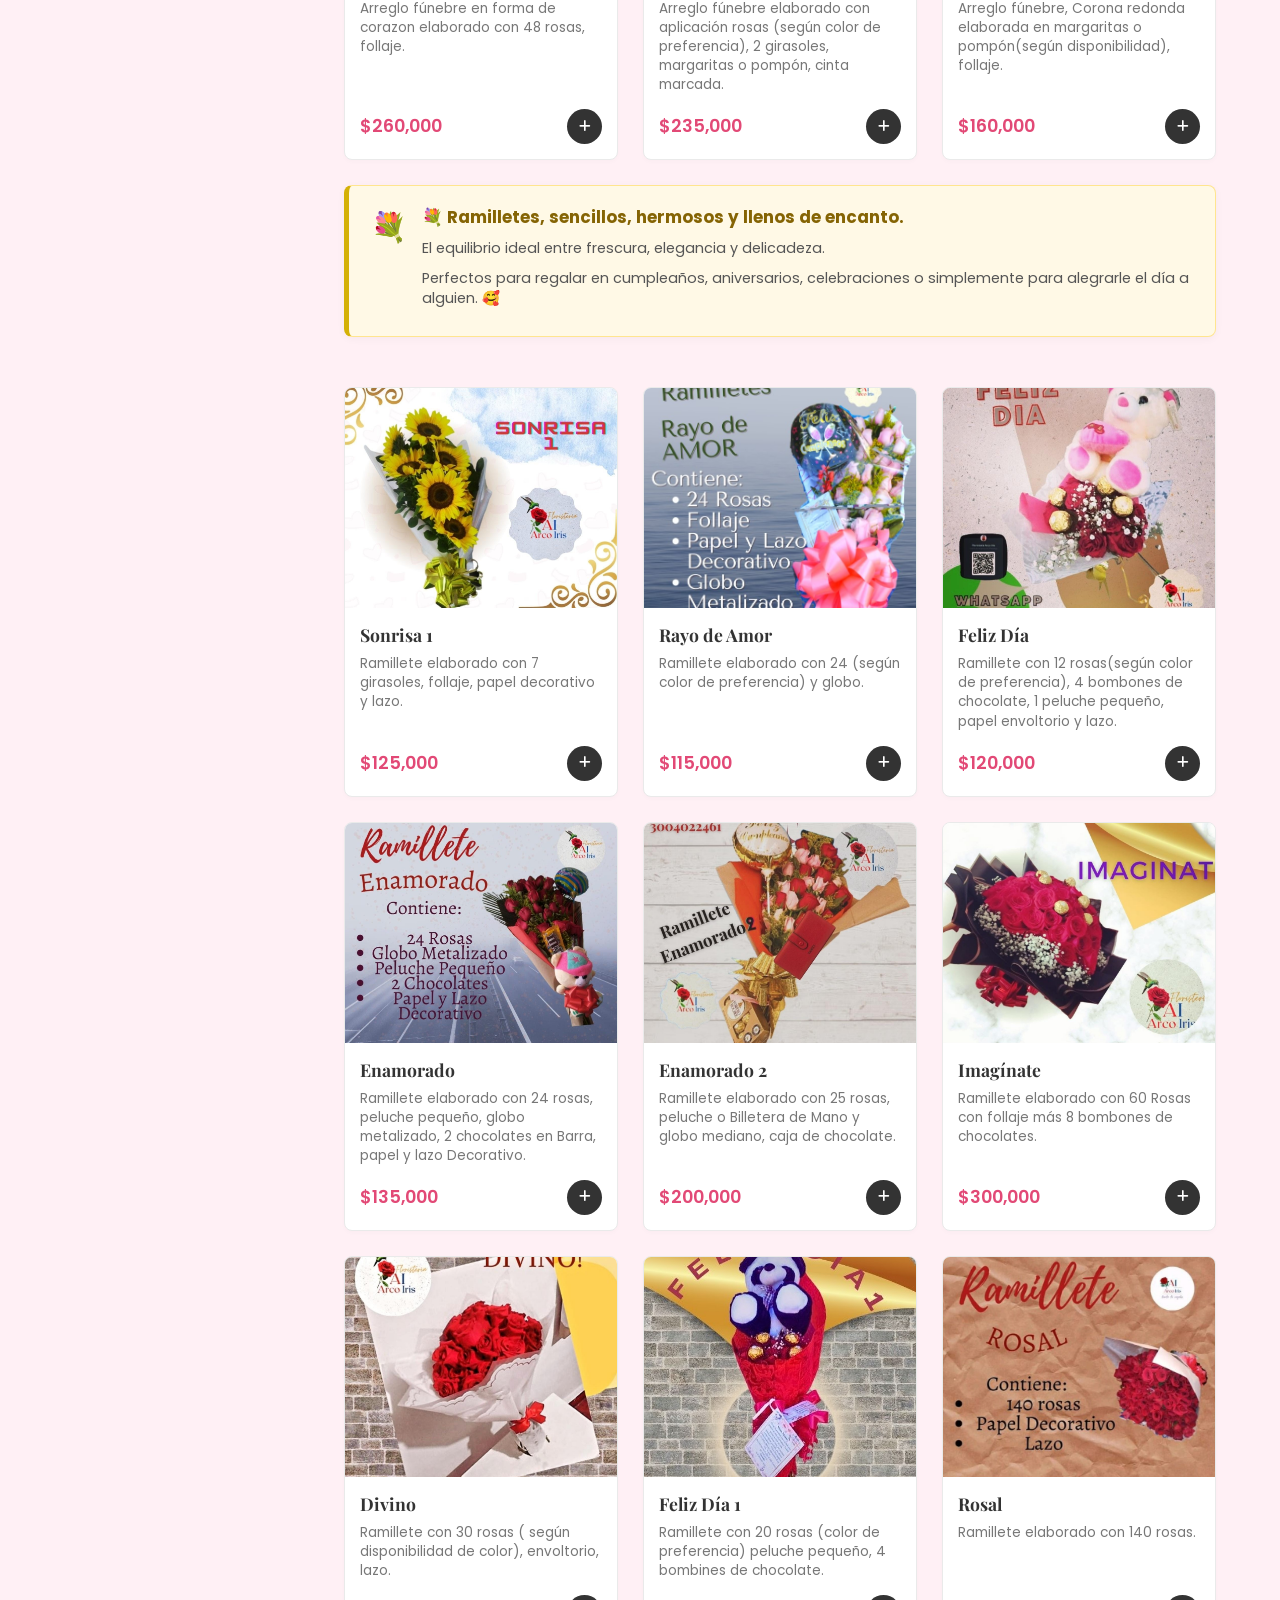
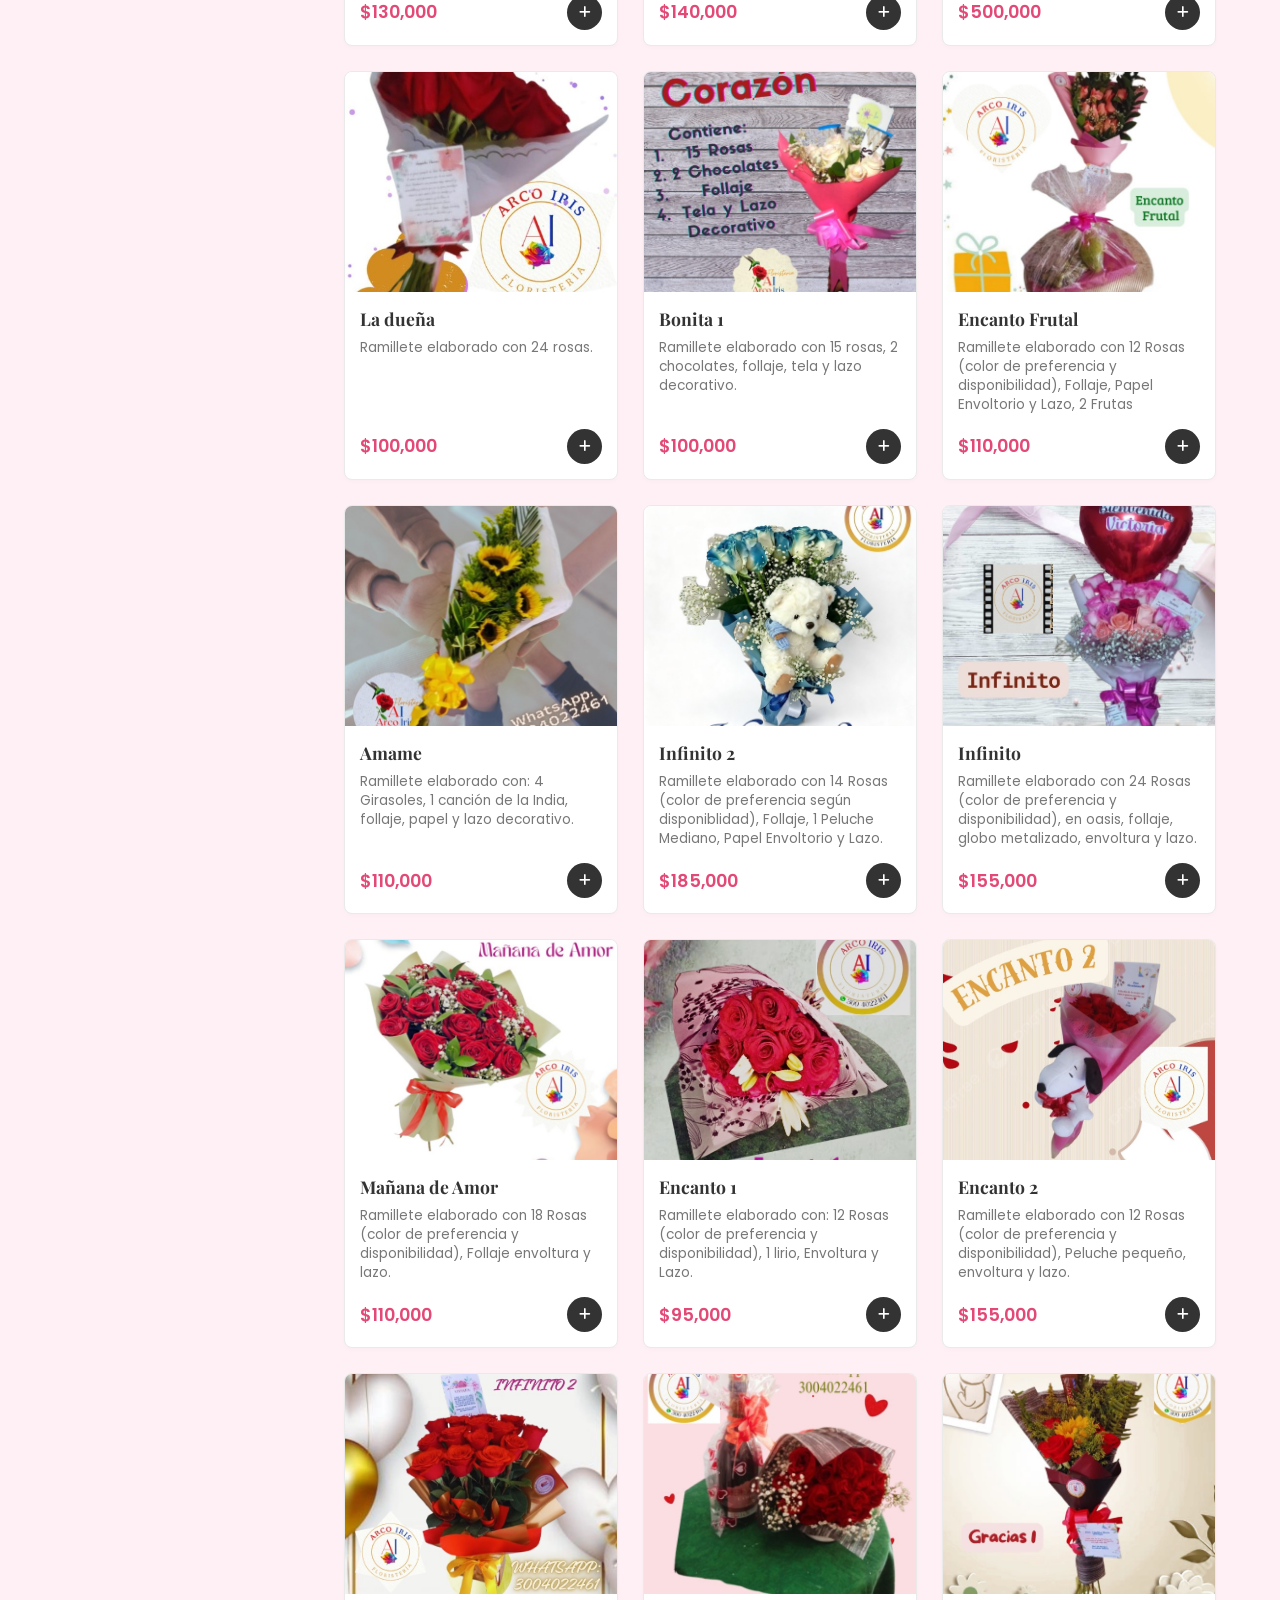
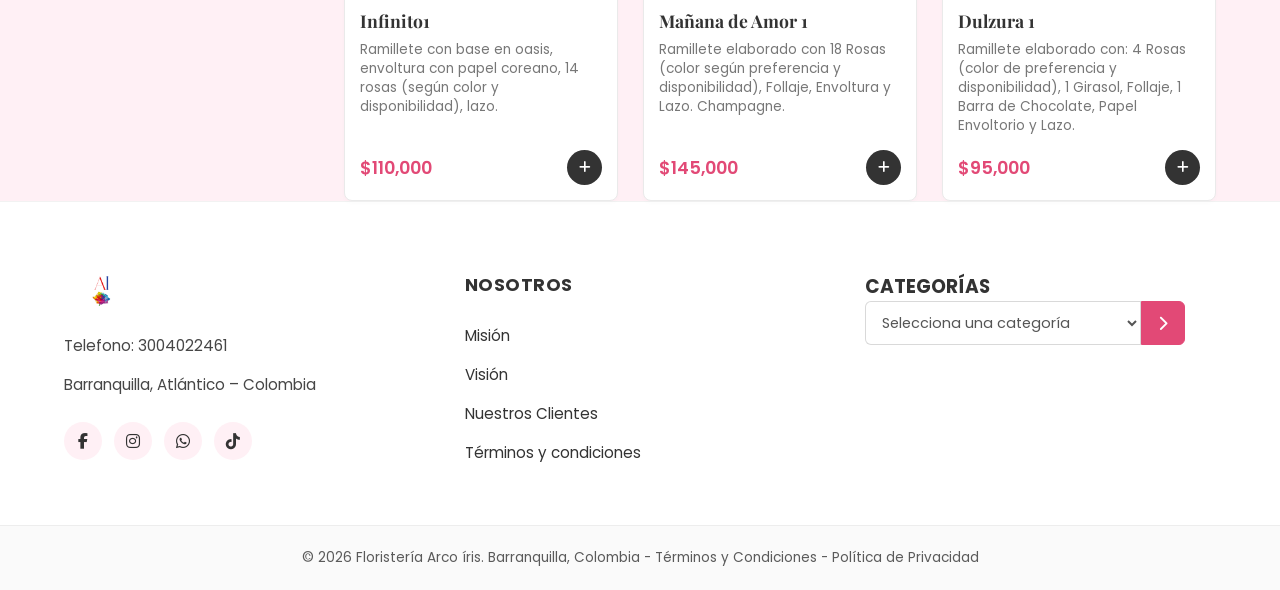
==== commit 997a07a6: "Cambios en el inicio y el catalogo" ====
--- a/pages/catalogo.html
+++ b/pages/catalogo.html
@@ -152,7 +152,7 @@
                 </div>
                 <div class="tarjeta-producto" data-cat="arreglos">
                     <div class="producto-img"><img src="../img/catalogo/rosaeterna.jpg" alt="Rosa Eterna"></div>
-                    <div class="producto-info"><h4>Rosa Eterna</h4><p class="descripcion-corta">Hermosa Rosa, que tiene una duración aproximada de 2 años. Viene en diferentes colores.</p><div class="producto-footer"><span class="precio">$200,000</span><button class="btn-añadir"><i class="fa-solid fa-plus"></i></button></div></div>
+                    <div class="producto-info"><h4>Rosa Eterna</h4><p class="descripcion-corta">Hermosa Rosa, que tiene una duración aproximada de 2 años. Viene en diferentes colores.</p><div class="producto-footer"><span class="precio">$220,000</span><button class="btn-añadir"><i class="fa-solid fa-plus"></i></button></div></div>
                 </div>
                 
                 <div class="tarjeta-producto" data-cat="arreglos">
@@ -468,7 +468,7 @@
                 
                 <div class="tarjeta-producto" data-cat="ramilletes"><div class="producto-img"><img src="../img/catalogo/rosal.jpg" alt="Rosal"></div><div class="producto-info"><h4>Rosal</h4><p class="descripcion-corta">Ramillete elaborado con 140 rosas.</p><div class="producto-footer"><span class="precio">$500,000</span><button class="btn-añadir"><i class="fa-solid fa-plus"></i></button></div></div></div>
                 
-                <div class="tarjeta-producto" data-cat="ramilletes"><div class="producto-img"><img src="../img/catalogo/laduena.jpg" alt="La dueña"></div><div class="producto-info"><h4>La dueña</h4><p class="descripcion-corta">Ramillete elaborado con 24 rosas.</p><div class="producto-footer"><span class="precio">$110,000</span><button class="btn-añadir"><i class="fa-solid fa-plus"></i></button></div></div></div>
+                <div class="tarjeta-producto" data-cat="ramilletes"><div class="producto-img"><img src="../img/catalogo/laduena.jpg" alt="La dueña"></div><div class="producto-info"><h4>La dueña</h4><p class="descripcion-corta">Ramillete elaborado con 24 rosas.</p><div class="producto-footer"><span class="precio">$100,000</span><button class="btn-añadir"><i class="fa-solid fa-plus"></i></button></div></div></div>
                 <div class="tarjeta-producto" data-cat="ramilletes"><div class="producto-img"><img src="../img/catalogo/bonita1.jpg" alt="Bonita 1"></div><div class="producto-info"><h4>Bonita 1</h4><p class="descripcion-corta">Ramillete elaborado con 15 rosas, 2 chocolates, follaje, tela y lazo decorativo.</p><div class="producto-footer"><span class="precio">$100,000</span><button class="btn-añadir"><i class="fa-solid fa-plus"></i></button></div></div></div>
                 <div class="tarjeta-producto" data-cat="ramilletes"><div class="producto-img"><img src="../img/catalogo/encantofrutal.jpg" alt="Encanto Frutal"></div><div class="producto-info"><h4>Encanto Frutal</h4><p class="descripcion-corta">Ramillete elaborado con 12 Rosas (color de preferencia y disponibilidad), Follaje, Papel Envoltorio y Lazo, 2 Frutas</p><div class="producto-footer"><span class="precio">$110,000</span><button class="btn-añadir"><i class="fa-solid fa-plus"></i></button></div></div></div>
                 <div class="tarjeta-producto" data-cat="ramilletes"><div class="producto-img"><img src="../img/catalogo/amame.jpg" alt="Amame"></div><div class="producto-info"><h4>Amame</h4><p class="descripcion-corta">Ramillete elaborado con: 4 Girasoles, 1 canción de la India, follaje, papel y lazo decorativo.</p><div class="producto-footer"><span class="precio">$110,000</span><button class="btn-añadir"><i class="fa-solid fa-plus"></i></button></div></div></div>
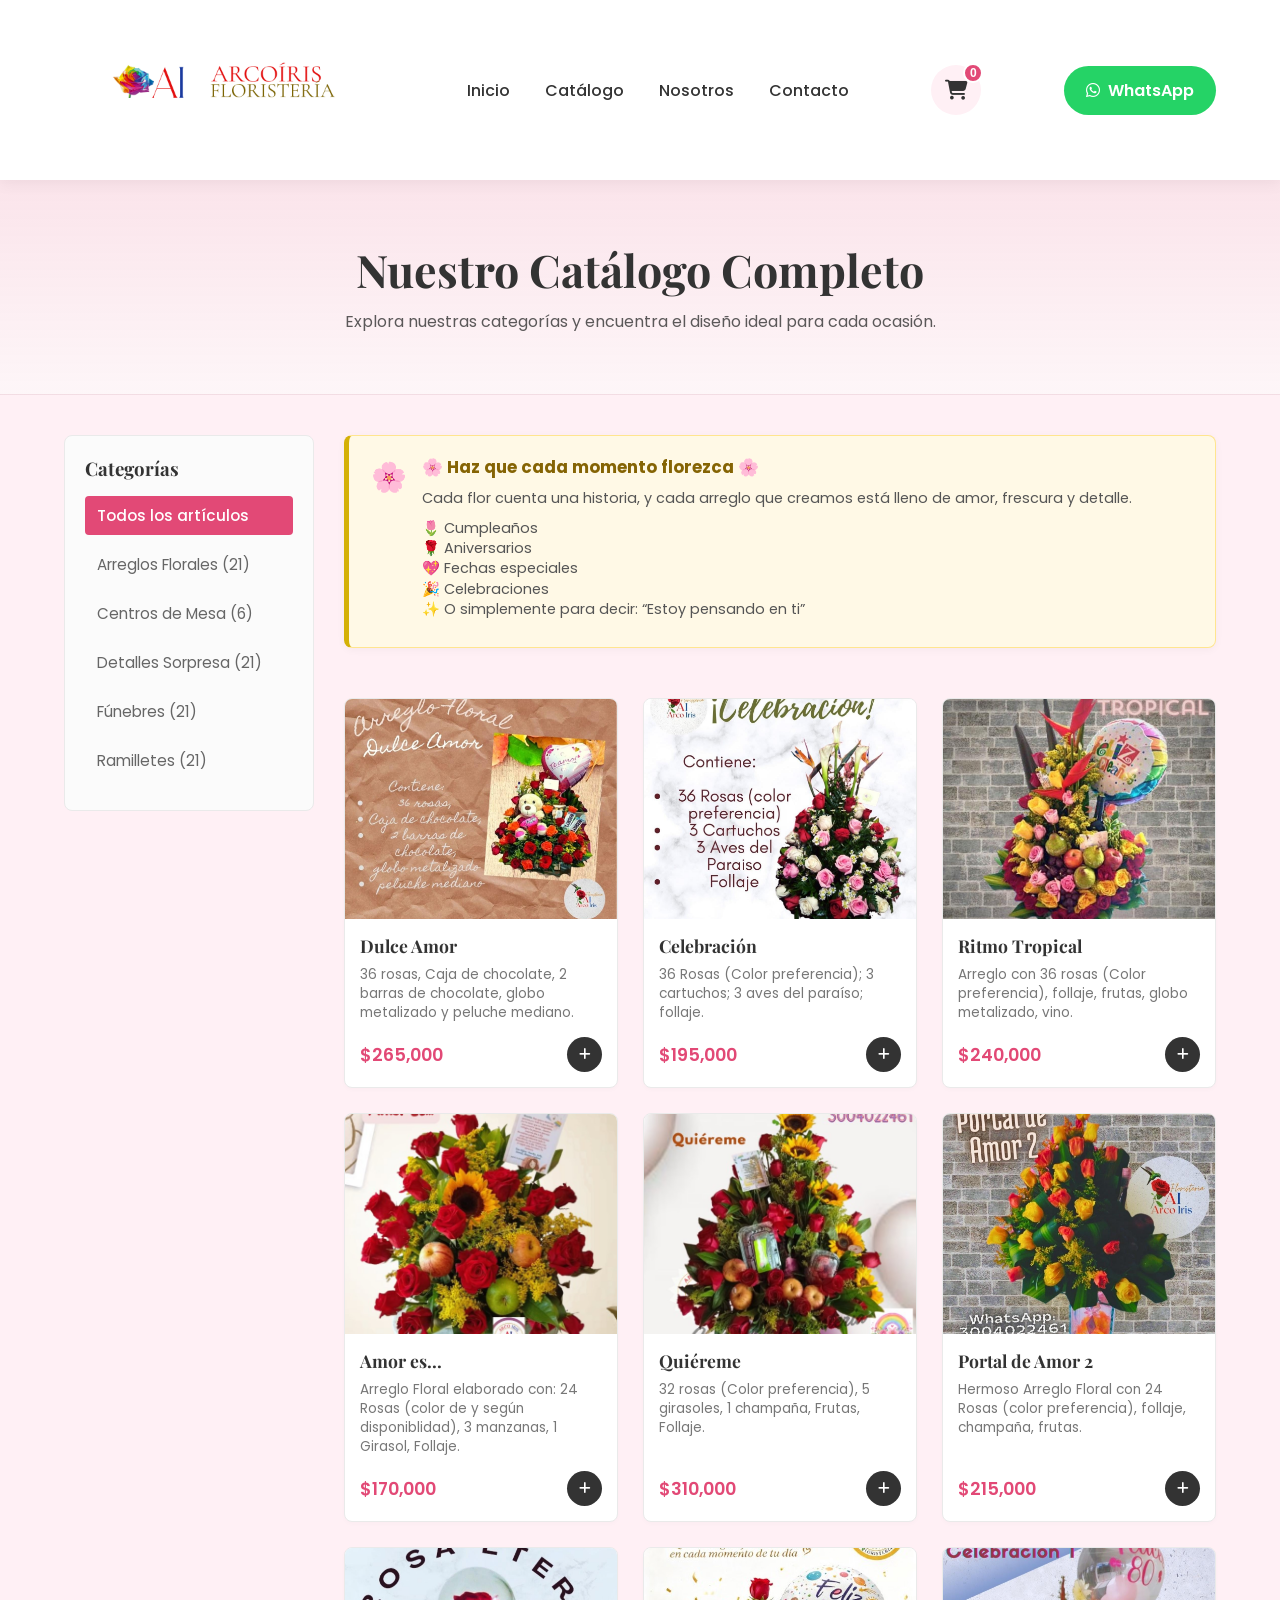
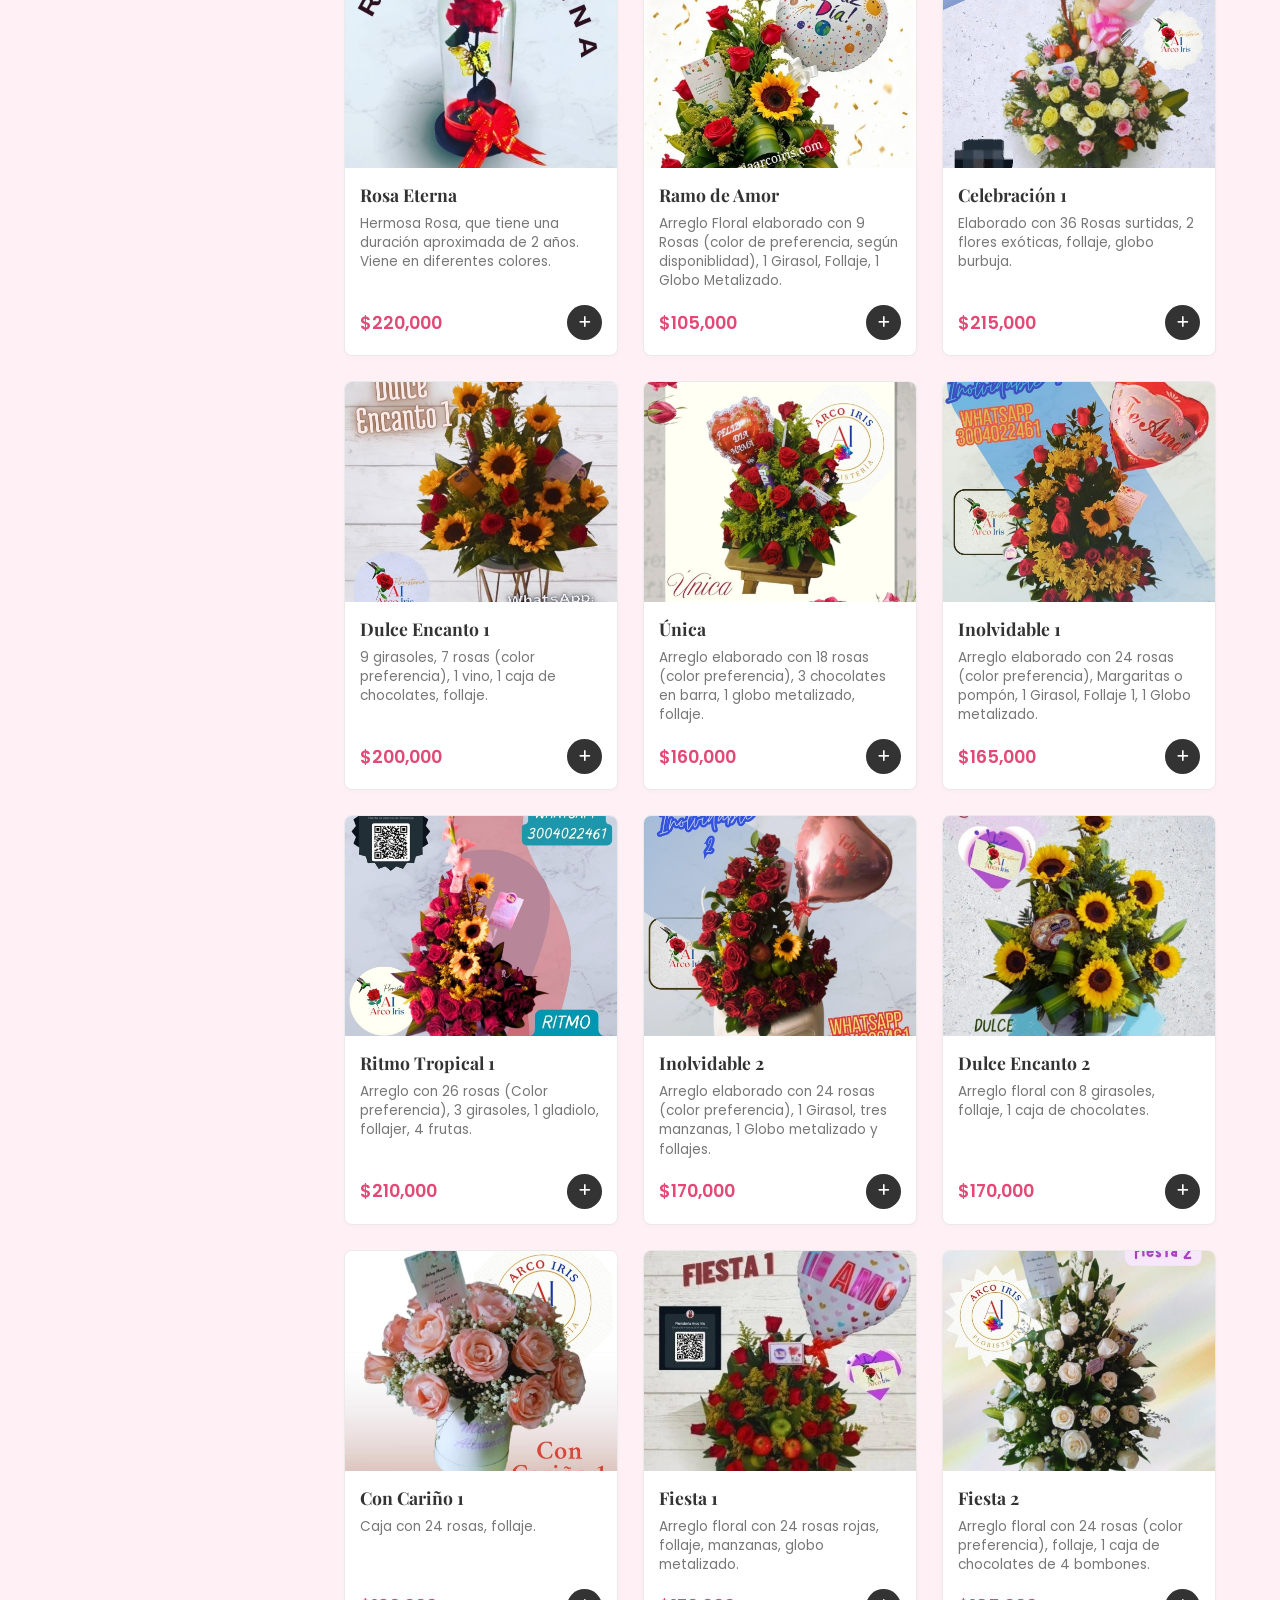
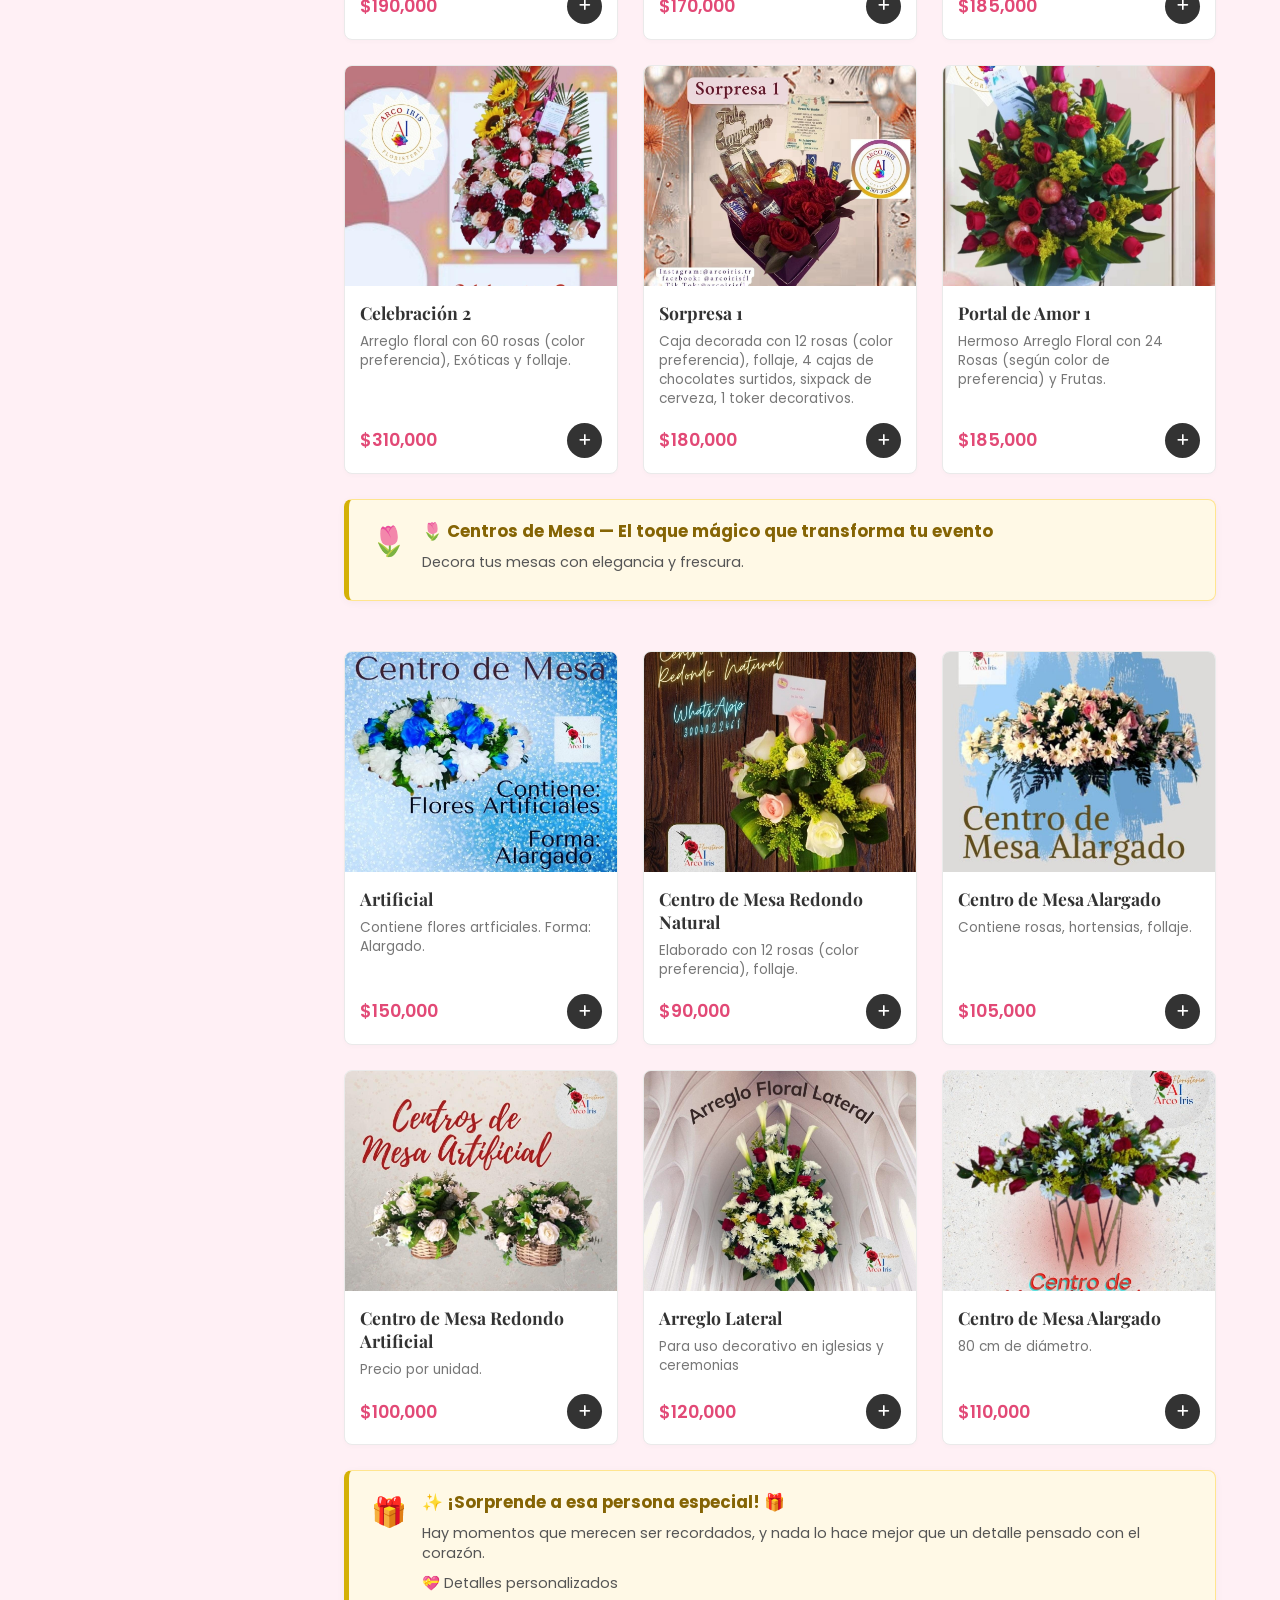
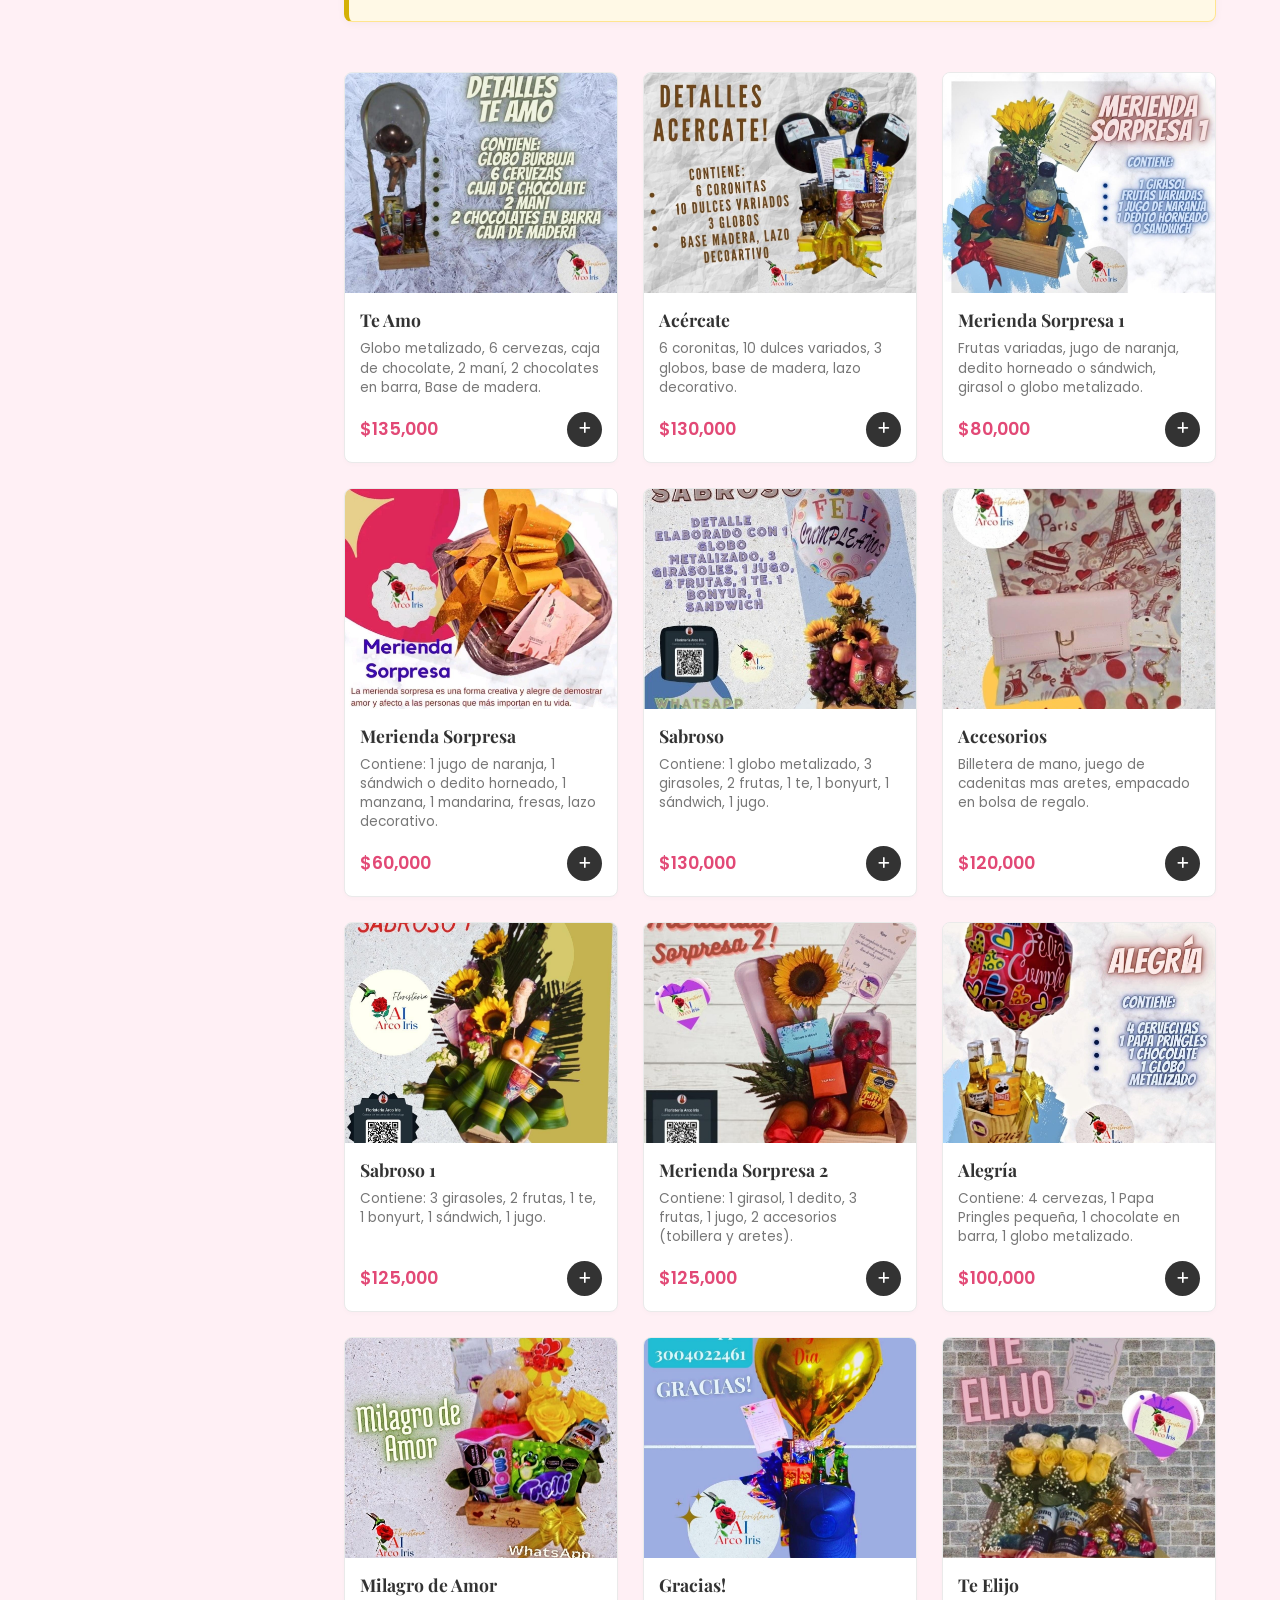
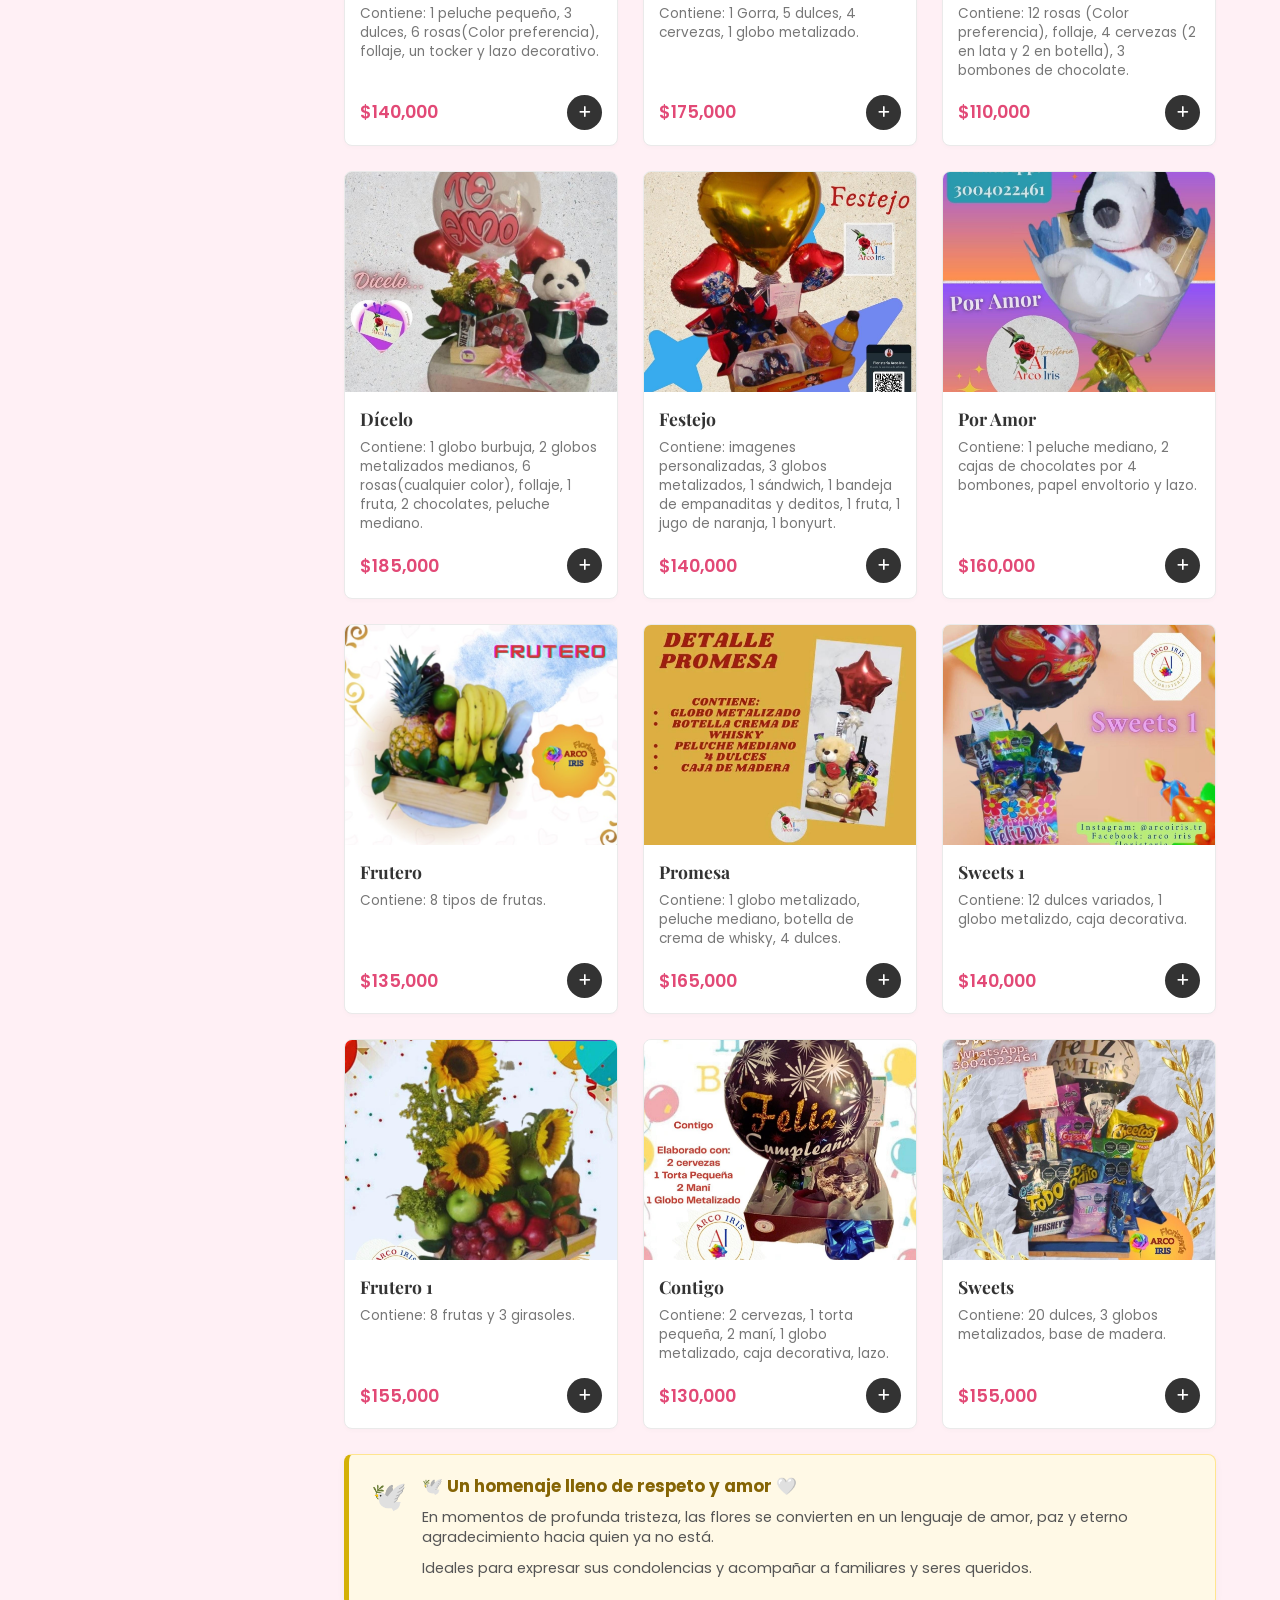
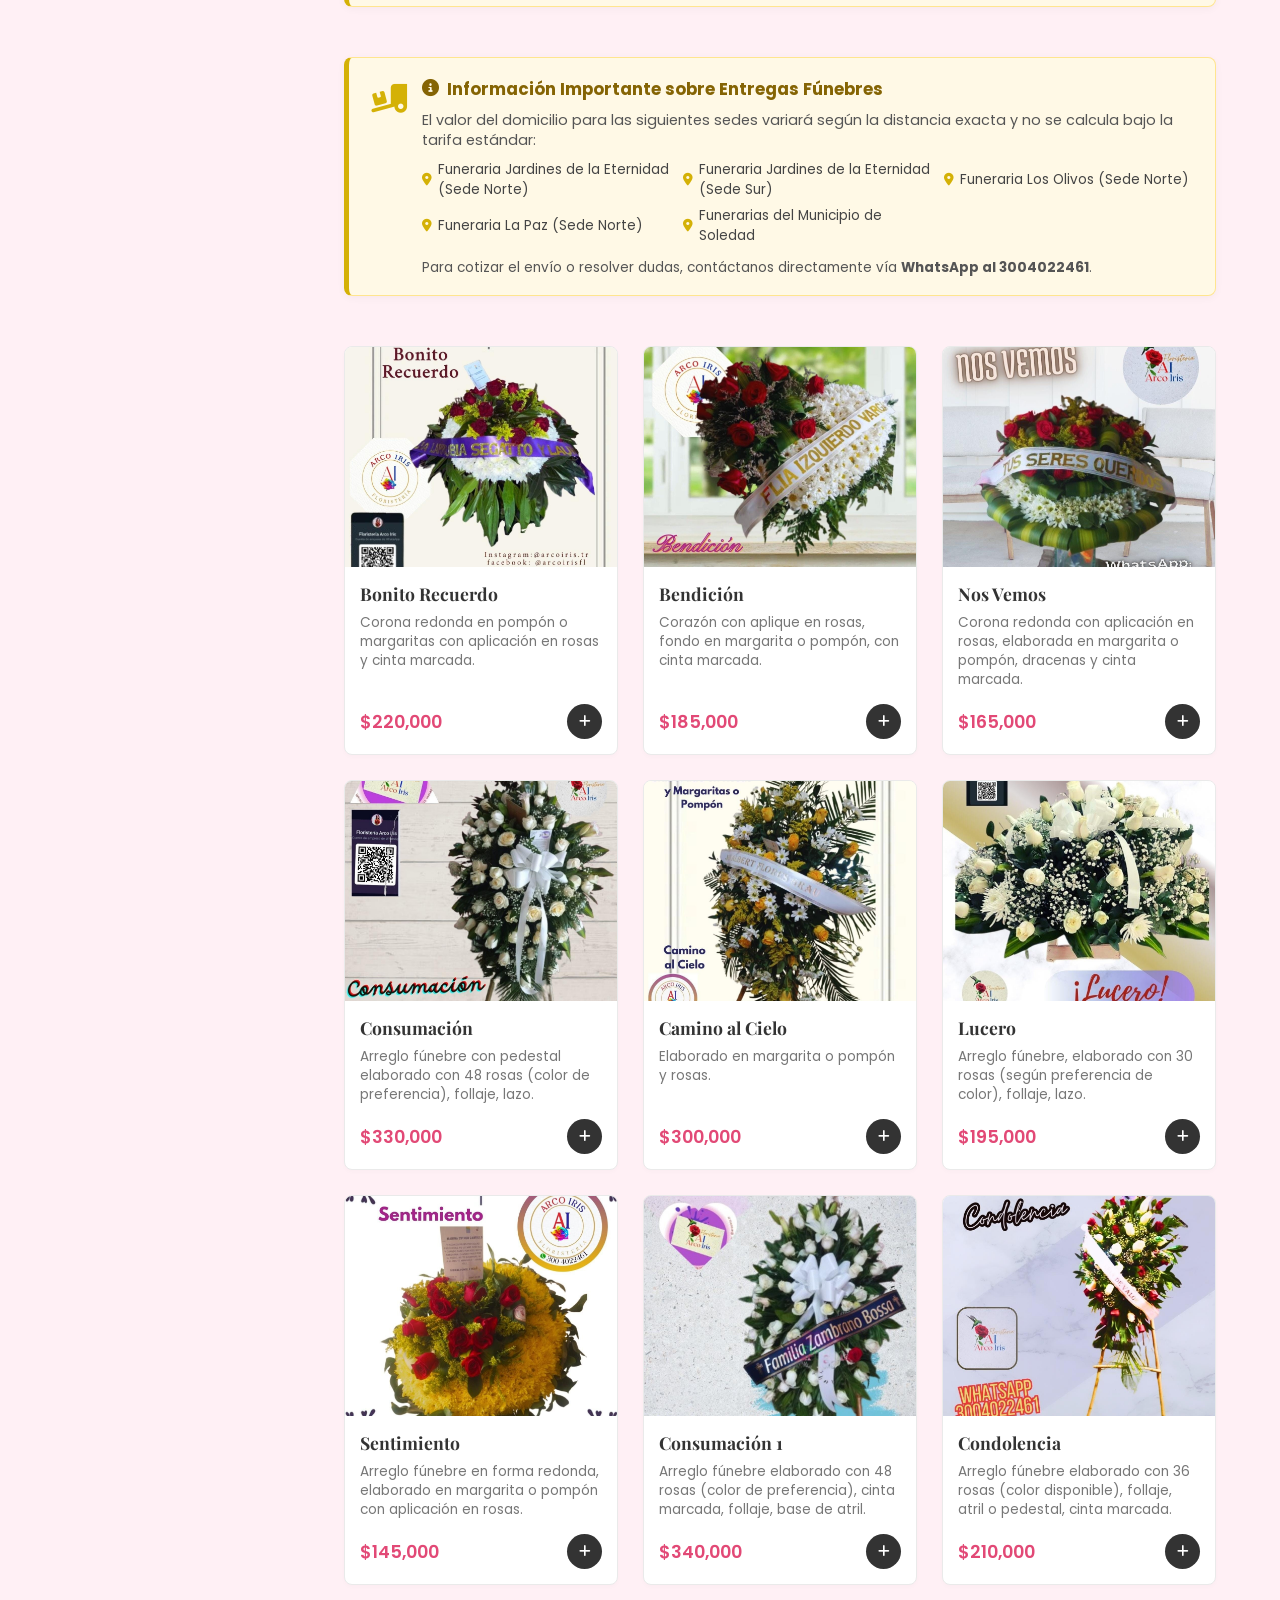
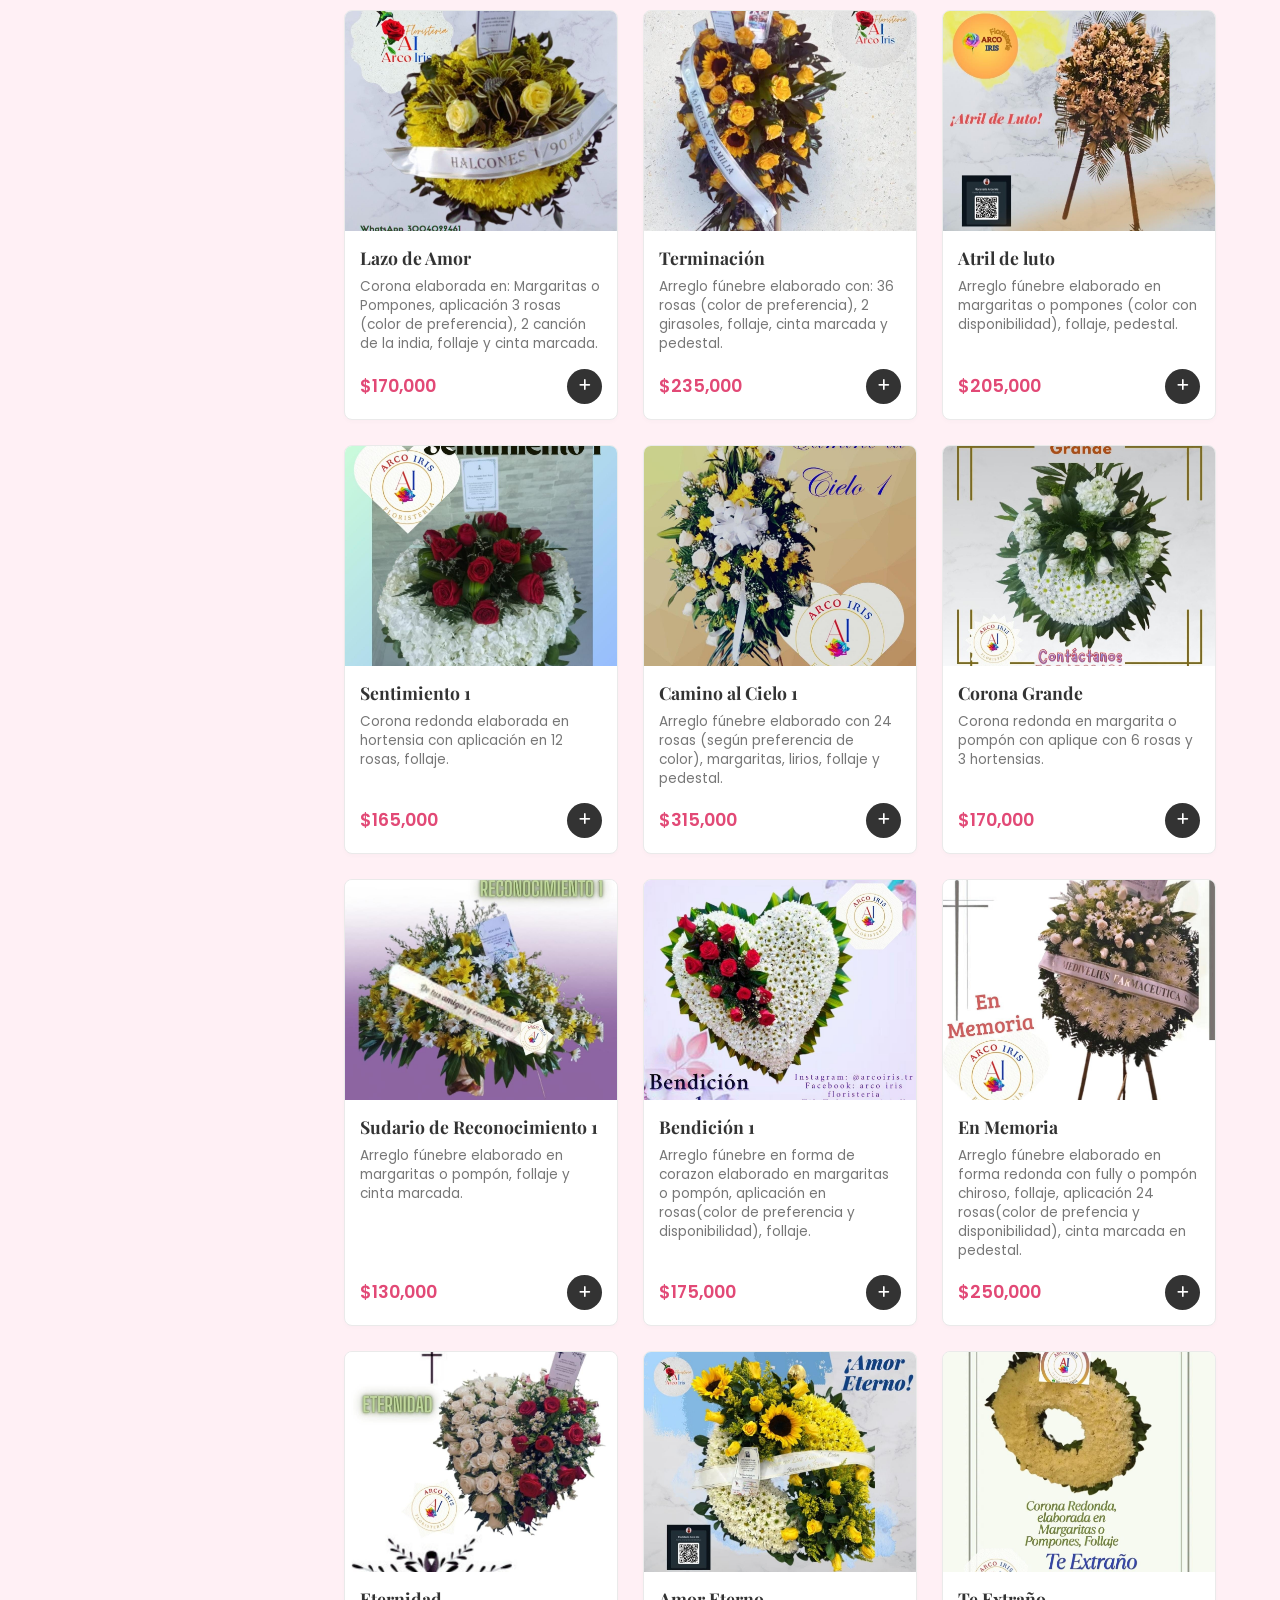
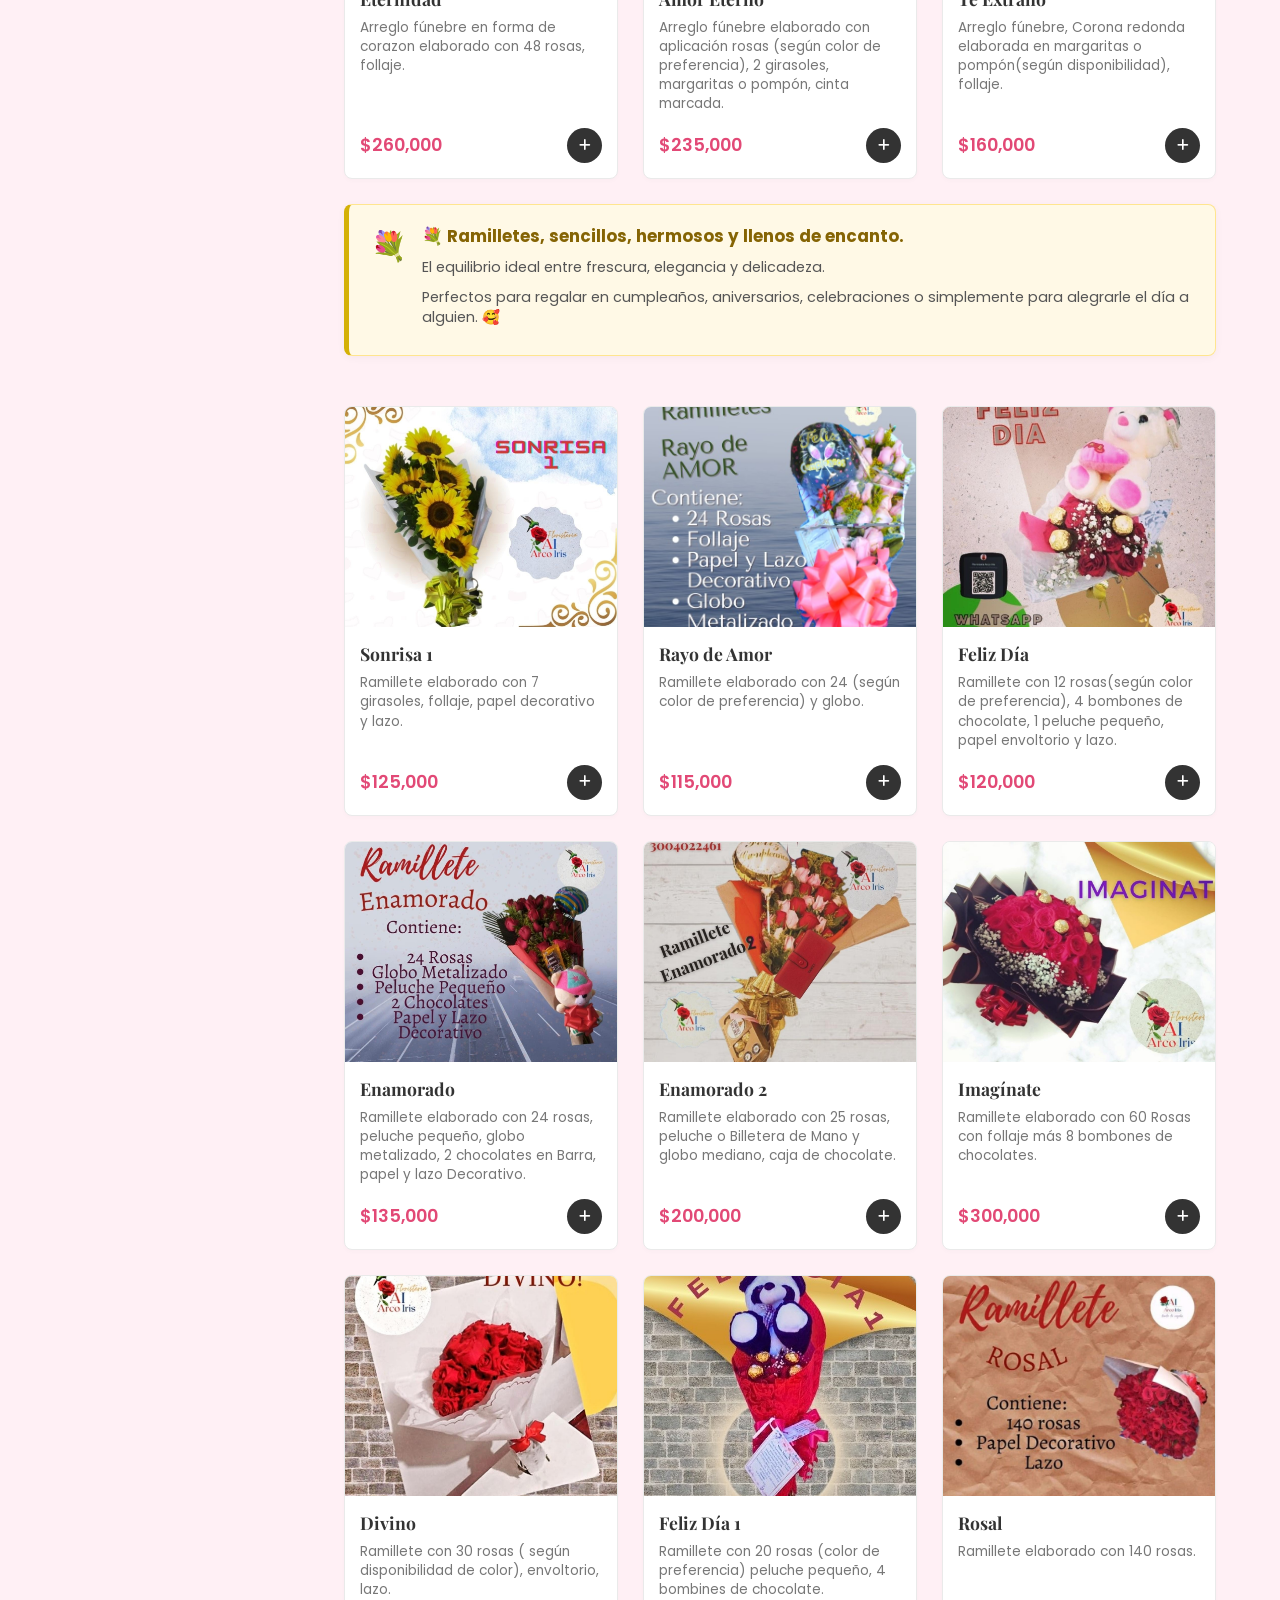
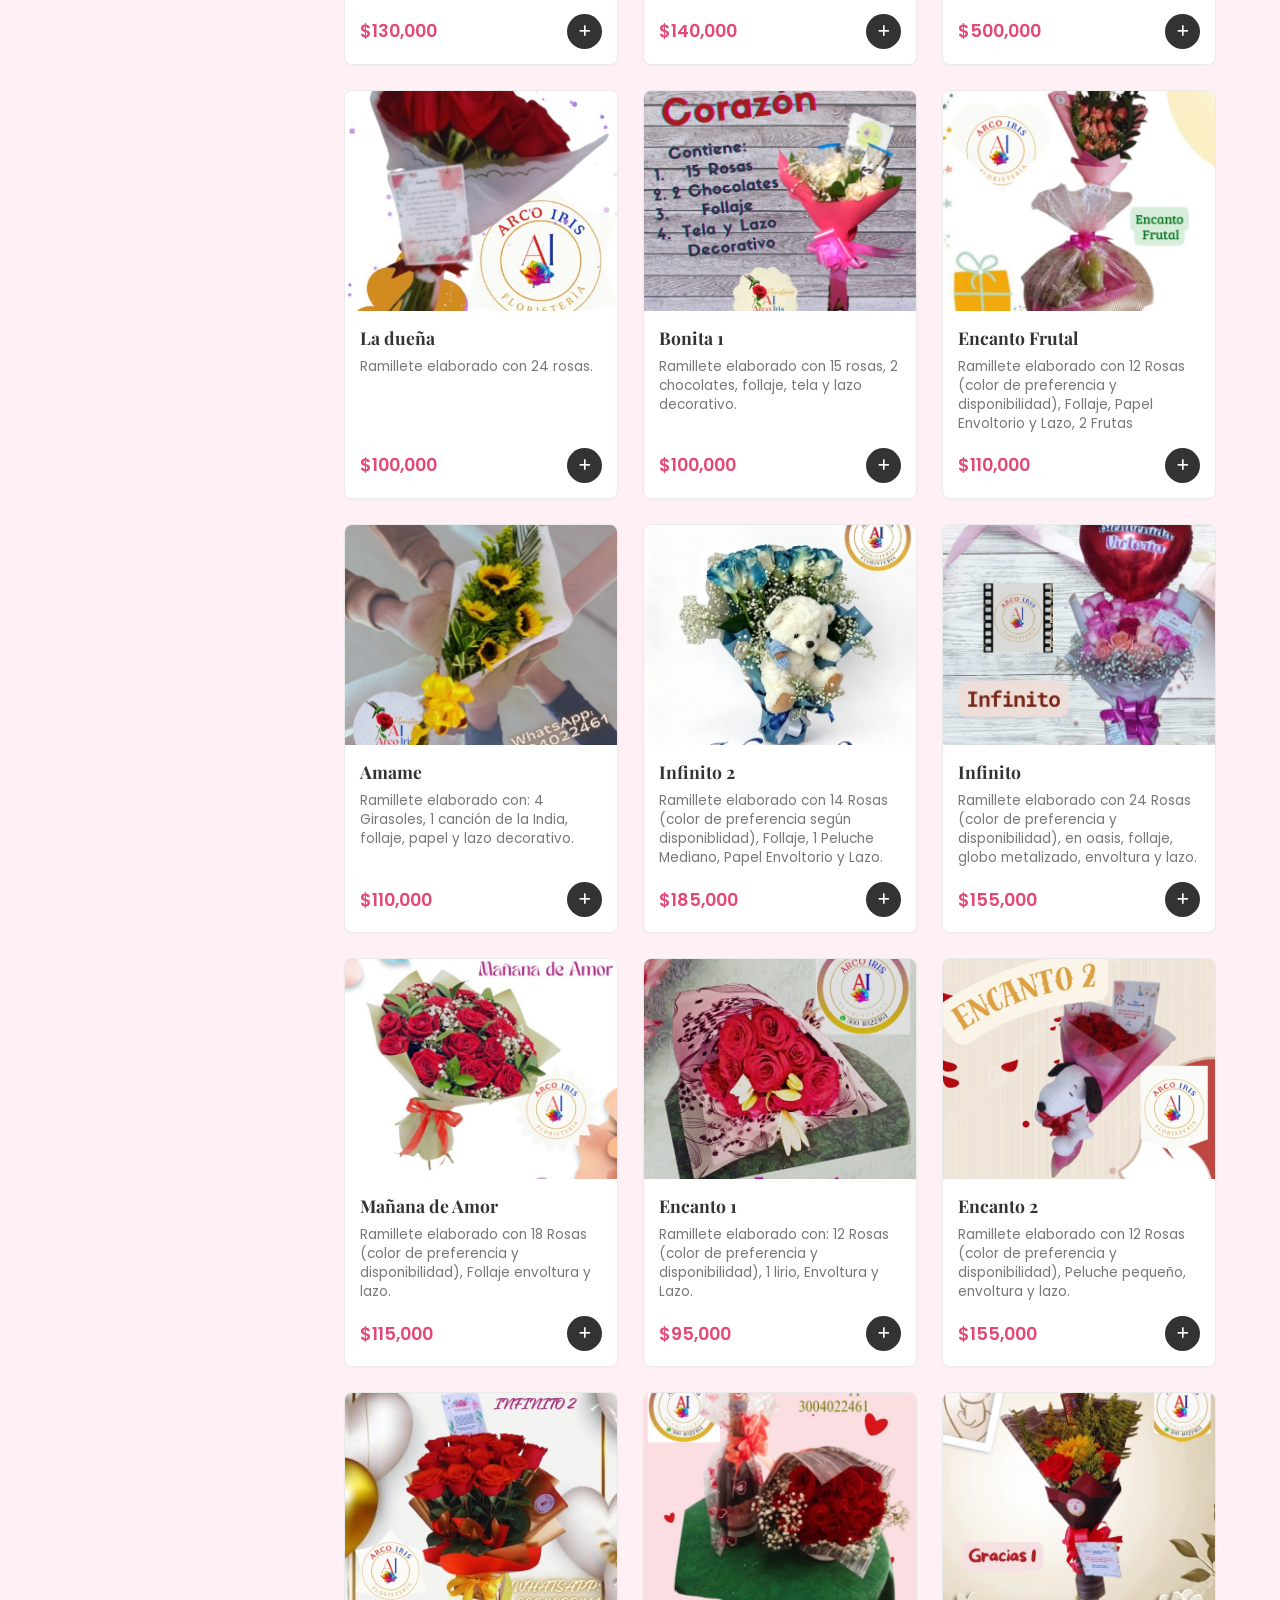
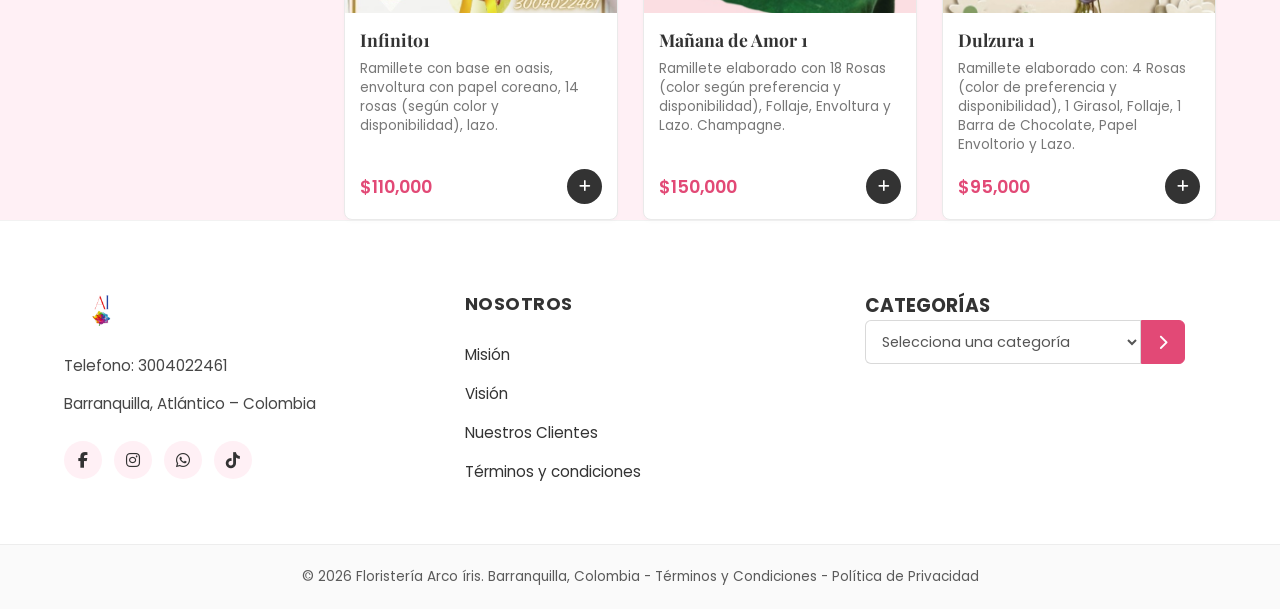
==== commit c263dfa7: "Cambios en el catalogo" ====
--- a/pages/catalogo.html
+++ b/pages/catalogo.html
@@ -156,8 +156,8 @@
                 </div>
                 
                 <div class="tarjeta-producto" data-cat="arreglos">
-                    <div class="producto-img"><img src="../img/catalogo/buendia.jpg" alt="Buen Día!"></div>
-                    <div class="producto-info"><h4>Buen Día!</h4><p class="descripcion-corta">Elaborado con 12 girasoles, Follaje, Base.</p><div class="producto-footer"><span class="precio">$160,000</span><button class="btn-añadir"><i class="fa-solid fa-plus"></i></button></div></div>
+                    <div class="producto-img"><img src="../img/catalogo/ramodeamor.jpg" alt="Ramo de Amor"></div>
+                    <div class="producto-info"><h4>Ramo de Amor</h4><p class="descripcion-corta">Arreglo Floral elaborado con 9 Rosas (color de preferencia, según disponiblidad), 1 Girasol, Follaje, 1 Globo Metalizado.</p><div class="producto-footer"><span class="precio">$105,000</span><button class="btn-añadir"><i class="fa-solid fa-plus"></i></button></div></div>
                 </div>
                 <div class="tarjeta-producto" data-cat="arreglos">
                     <div class="producto-img"><img src="../img/catalogo/celebracion1.jpg" alt="Celebración 1"></div>
@@ -403,7 +403,7 @@
         <h4>Bendición</h4>
         <p class="descripcion-corta">Corazón con aplique en rosas, fondo en margarita o pompón, con cinta marcada.</p>
         <div class="producto-footer">
-            <span class="precio">$210,000</span>
+            <span class="precio">$185,000</span>
             <button class="btn-añadir"><i class="fa-solid fa-plus"></i></button>
         </div>
     </div>
@@ -424,7 +424,7 @@
                 <div class="tarjeta-producto" data-cat="funebres"><div class="producto-img"><img src="../img/catalogo/caminoalcielo1.jpg" alt="Camino al Cielo 1"></div><div class="producto-info"><h4>Camino al Cielo 1</h4><p class="descripcion-corta">Arreglo fúnebre elaborado con 24 rosas (según preferencia de color), margaritas, lirios, follaje y pedestal.</p><div class="producto-footer"><span class="precio">$315,000</span><button class="btn-añadir"><i class="fa-solid fa-plus"></i></button></div></div></div>
                 <div class="tarjeta-producto" data-cat="funebres"><div class="producto-img"><img src="../img/catalogo/coronagrande.jpg" alt="Corona Grande"></div><div class="producto-info"><h4>Corona Grande</h4><p class="descripcion-corta">Corona redonda en margarita o pompón con aplique con 6 rosas y 3 hortensias.</p><div class="producto-footer"><span class="precio">$170,000</span><button class="btn-añadir"><i class="fa-solid fa-plus"></i></button></div></div></div>
                 <div class="tarjeta-producto" data-cat="funebres"><div class="producto-img"><img src="../img/catalogo/sudarioreconocimiento1.jpg" alt="Sudario de Reconocimiento 1"></div><div class="producto-info"><h4>Sudario de Reconocimiento 1</h4><p class="descripcion-corta">Arreglo fúnebre elaborado en margaritas o pompón, follaje y cinta marcada.</p><div class="producto-footer"><span class="precio">$130,000</span><button class="btn-añadir"><i class="fa-solid fa-plus"></i></button></div></div></div>
-                <div class="tarjeta-producto" data-cat="funebres"><div class="producto-img"><img src="../img/catalogo/bendicion1.jpg" alt="Bendición 1"></div><div class="producto-info"><h4>Bendición 1</h4><p class="descripcion-corta">Arreglo fúnebre en forma de corazon elaborado en margaritas o pompón, aplicación en rosas(color de preferencia y disponibilidad), follaje.</p><div class="producto-footer"><span class="precio">$200,000</span><button class="btn-añadir"><i class="fa-solid fa-plus"></i></button></div></div></div>
+                <div class="tarjeta-producto" data-cat="funebres"><div class="producto-img"><img src="../img/catalogo/bendicion1.jpg" alt="Bendición 1"></div><div class="producto-info"><h4>Bendición 1</h4><p class="descripcion-corta">Arreglo fúnebre en forma de corazon elaborado en margaritas o pompón, aplicación en rosas(color de preferencia y disponibilidad), follaje.</p><div class="producto-footer"><span class="precio">$175,000</span><button class="btn-añadir"><i class="fa-solid fa-plus"></i></button></div></div></div>
                 <div class="tarjeta-producto" data-cat="funebres"><div class="producto-img"><img src="../img/catalogo/enmemoria.jpg" alt="En Memoria"></div><div class="producto-info"><h4>En Memoria</h4><p class="descripcion-corta">Arreglo fúnebre elaborado en forma redonda con fully o pompón chiroso, follaje, aplicación 24 rosas(color de prefencia y disponibilidad), cinta marcada en pedestal.</p><div class="producto-footer"><span class="precio">$250,000</span><button class="btn-añadir"><i class="fa-solid fa-plus"></i></button></div></div></div>
                 <div class="tarjeta-producto" data-cat="funebres"><div class="producto-img"><img src="../img/catalogo/eternidad.jpg" alt="Eternidad"></div><div class="producto-info"><h4>Eternidad</h4><p class="descripcion-corta">Arreglo fúnebre en forma de corazon elaborado con 48 rosas, follaje.</p><div class="producto-footer"><span class="precio">$260,000</span><button class="btn-añadir"><i class="fa-solid fa-plus"></i></button></div></div></div>
                 <div class="tarjeta-producto" data-cat="funebres"><div class="producto-img"><img src="../img/catalogo/amoreterno.jpg" alt="Amor Eterno"></div><div class="producto-info"><h4>Amor Eterno</h4><p class="descripcion-corta">Arreglo fúnebre elaborado con aplicación rosas (según color de preferencia), 2 girasoles, margaritas o pompón, cinta marcada.</p><div class="producto-footer"><span class="precio">$235,000</span><button class="btn-añadir"><i class="fa-solid fa-plus"></i></button></div></div></div>
@@ -475,13 +475,13 @@
                 <div class="tarjeta-producto" data-cat="ramilletes"><div class="producto-img"><img src="../img/catalogo/infinito2.jpg" alt="Infinito 2"></div><div class="producto-info"><h4>Infinito 2</h4><p class="descripcion-corta">Ramillete elaborado con 14 Rosas (color de preferencia según disponiblidad), Follaje, 1 Peluche Mediano, Papel Envoltorio y Lazo.</p><div class="producto-footer"><span class="precio">$185,000</span><button class="btn-añadir"><i class="fa-solid fa-plus"></i></button></div></div></div>
                 <div class="tarjeta-producto" data-cat="ramilletes"><div class="producto-img"><img src="../img/catalogo/infinito.jpg" alt="Infinito"></div><div class="producto-info"><h4>Infinito</h4><p class="descripcion-corta">Ramillete elaborado con 24 Rosas (color de preferencia y disponibilidad), en oasis, follaje, globo metalizado, envoltura y lazo.</p><div class="producto-footer"><span class="precio">$155,000</span><button class="btn-añadir"><i class="fa-solid fa-plus"></i></button></div></div></div>
                 
-                <div class="tarjeta-producto" data-cat="ramilletes"><div class="producto-img"><img src="../img/catalogo/mananadeamor.jpg" alt="Mañana de Amor"></div><div class="producto-info"><h4>Mañana de Amor</h4><p class="descripcion-corta">Ramillete elaborado con 18 Rosas (color de preferencia y disponibilidad), Follaje envoltura y lazo.</p><div class="producto-footer"><span class="precio">$110,000</span><button class="btn-añadir"><i class="fa-solid fa-plus"></i></button></div></div></div>
+                <div class="tarjeta-producto" data-cat="ramilletes"><div class="producto-img"><img src="../img/catalogo/mananadeamor.jpg" alt="Mañana de Amor"></div><div class="producto-info"><h4>Mañana de Amor</h4><p class="descripcion-corta">Ramillete elaborado con 18 Rosas (color de preferencia y disponibilidad), Follaje envoltura y lazo.</p><div class="producto-footer"><span class="precio">$115,000</span><button class="btn-añadir"><i class="fa-solid fa-plus"></i></button></div></div></div>
                 
                 <div class="tarjeta-producto" data-cat="ramilletes"><div class="producto-img"><img src="../img/catalogo/encanto1.jpg" alt="Encanto 1"></div><div class="producto-info"><h4>Encanto 1</h4><p class="descripcion-corta">Ramillete elaborado con: 12 Rosas (color de preferencia y disponibilidad), 1 lirio, Envoltura y Lazo.</p><div class="producto-footer"><span class="precio">$95,000</span><button class="btn-añadir"><i class="fa-solid fa-plus"></i></button></div></div></div>
                 <div class="tarjeta-producto" data-cat="ramilletes"><div class="producto-img"><img src="../img/catalogo/encanto2.jpg" alt="Encanto 2"></div><div class="producto-info"><h4>Encanto 2</h4><p class="descripcion-corta">Ramillete elaborado con 12 Rosas (color de preferencia y disponibilidad), Peluche pequeño, envoltura y lazo.</p><div class="producto-footer"><span class="precio">$155,000</span><button class="btn-añadir"><i class="fa-solid fa-plus"></i></button></div></div></div>
                 <div class="tarjeta-producto" data-cat="ramilletes"><div class="producto-img"><img src="../img/catalogo/infinito1.jpg" alt="Infinito1"></div><div class="producto-info"><h4>Infinito1</h4><p class="descripcion-corta">Ramillete con base en oasis, envoltura con papel coreano, 14 rosas (según color y disponibilidad), lazo.</p><div class="producto-footer"><span class="precio">$110,000</span><button class="btn-añadir"><i class="fa-solid fa-plus"></i></button></div></div></div>
                 
-                <div class="tarjeta-producto" data-cat="ramilletes"><div class="producto-img"><img src="../img/catalogo/mananadeamor1.jpg" alt="Mañana de Amor 1"></div><div class="producto-info"><h4>Mañana de Amor 1</h4><p class="descripcion-corta">Ramillete elaborado con 18 Rosas (color según preferencia y disponibilidad), Follaje, Envoltura y Lazo. Champagne.</p><div class="producto-footer"><span class="precio">$145,000</span><button class="btn-añadir"><i class="fa-solid fa-plus"></i></button></div></div></div>
+                <div class="tarjeta-producto" data-cat="ramilletes"><div class="producto-img"><img src="../img/catalogo/mananadeamor1.jpg" alt="Mañana de Amor 1"></div><div class="producto-info"><h4>Mañana de Amor 1</h4><p class="descripcion-corta">Ramillete elaborado con 18 Rosas (color según preferencia y disponibilidad), Follaje, Envoltura y Lazo. Champagne.</p><div class="producto-footer"><span class="precio">$150,000</span><button class="btn-añadir"><i class="fa-solid fa-plus"></i></button></div></div></div>
                 
                 <div class="tarjeta-producto" data-cat="ramilletes"><div class="producto-img"><img src="../img/catalogo/dulzura1.jpg" alt="Dulzura 1"></div><div class="producto-info"><h4>Dulzura 1</h4><p class="descripcion-corta">Ramillete elaborado con: 4 Rosas (color de preferencia y disponibilidad), 1 Girasol, Follaje, 1 Barra de Chocolate, Papel Envoltorio y Lazo.</p><div class="producto-footer"><span class="precio">$95,000</span><button class="btn-añadir"><i class="fa-solid fa-plus"></i></button></div></div></div>
                 
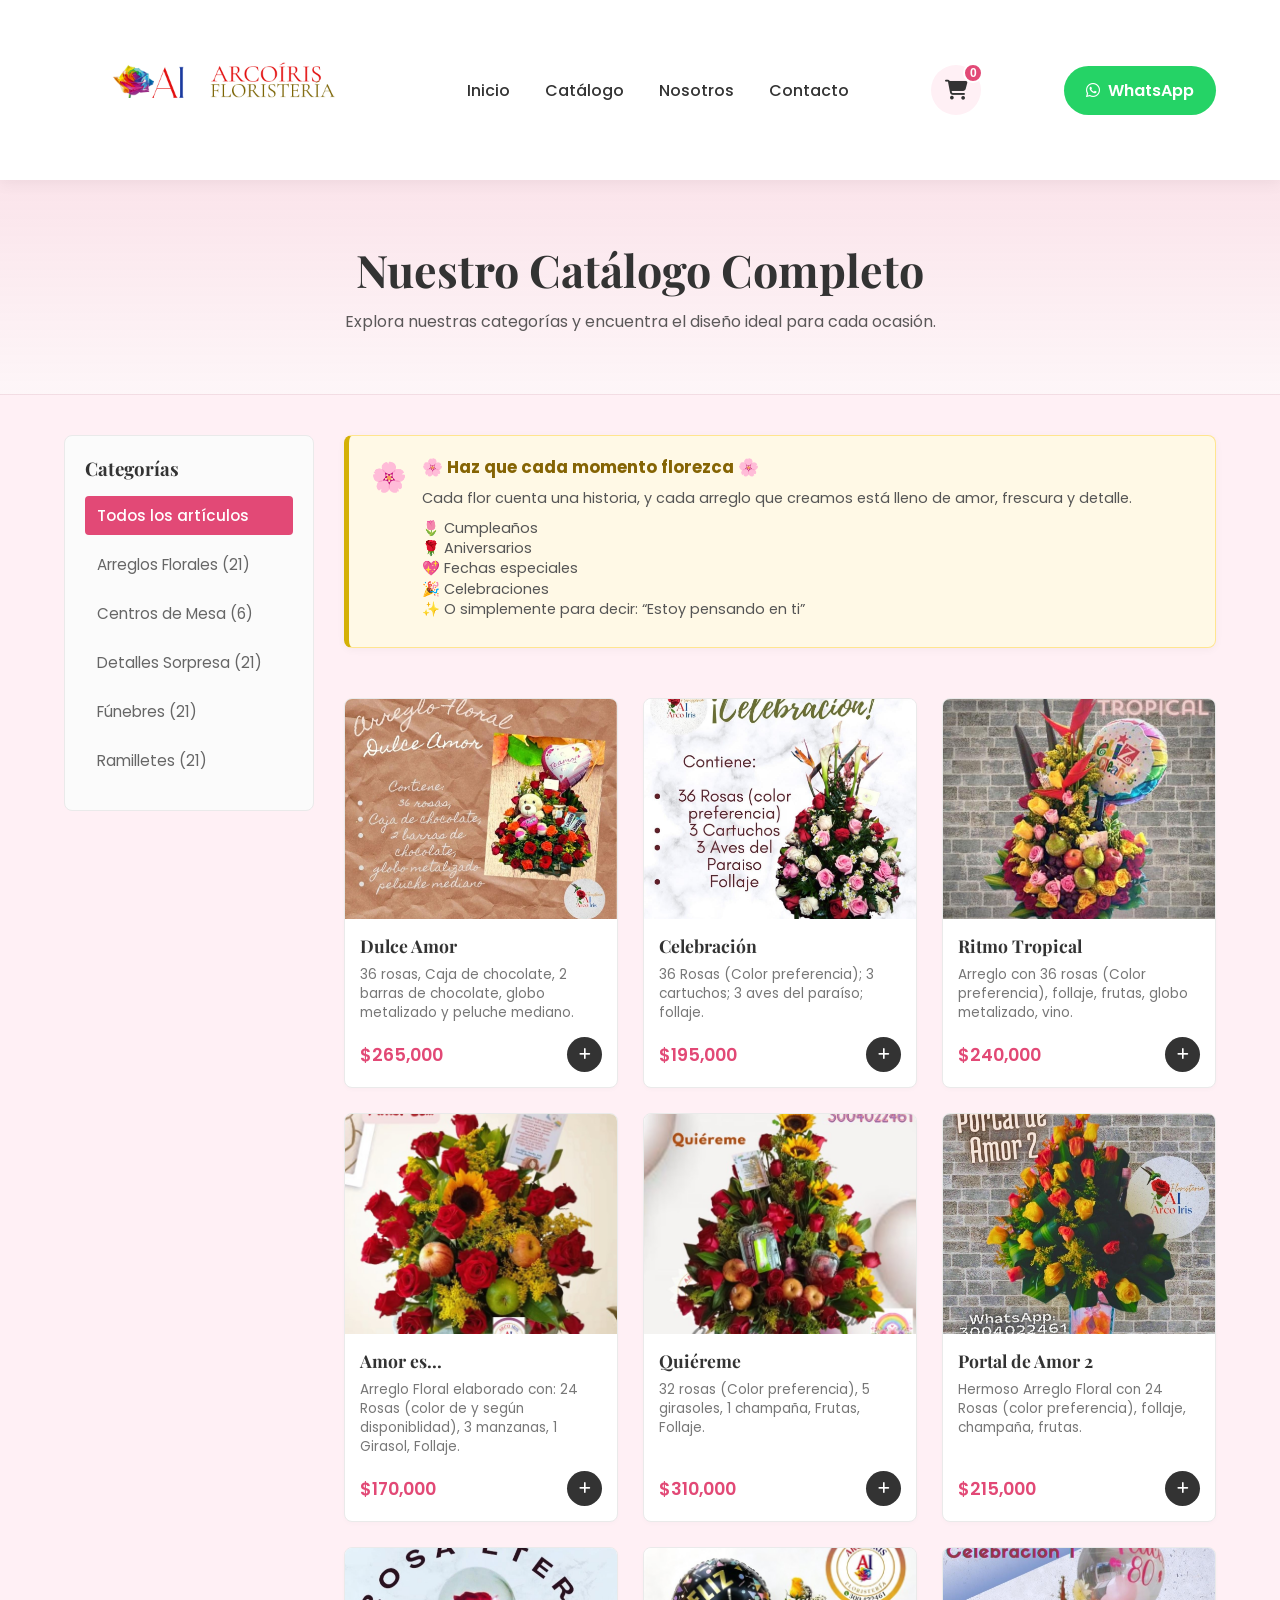
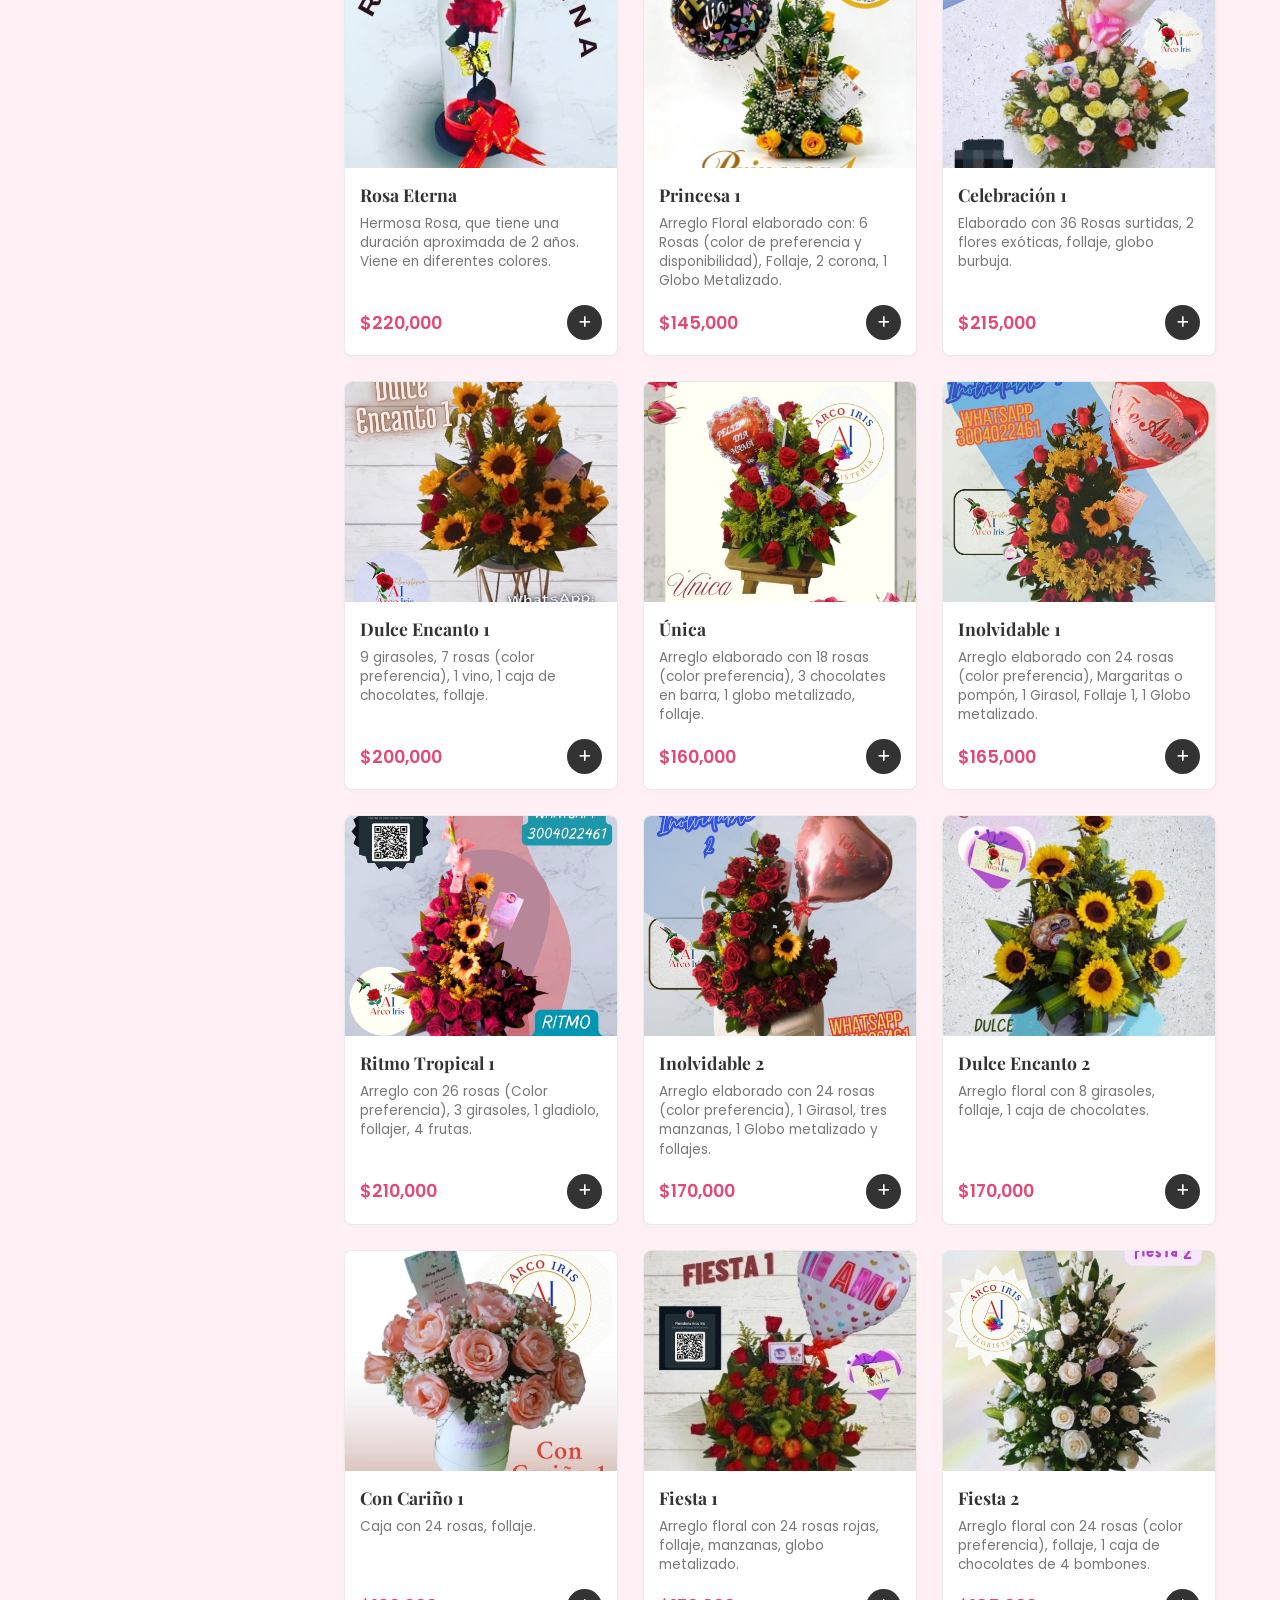
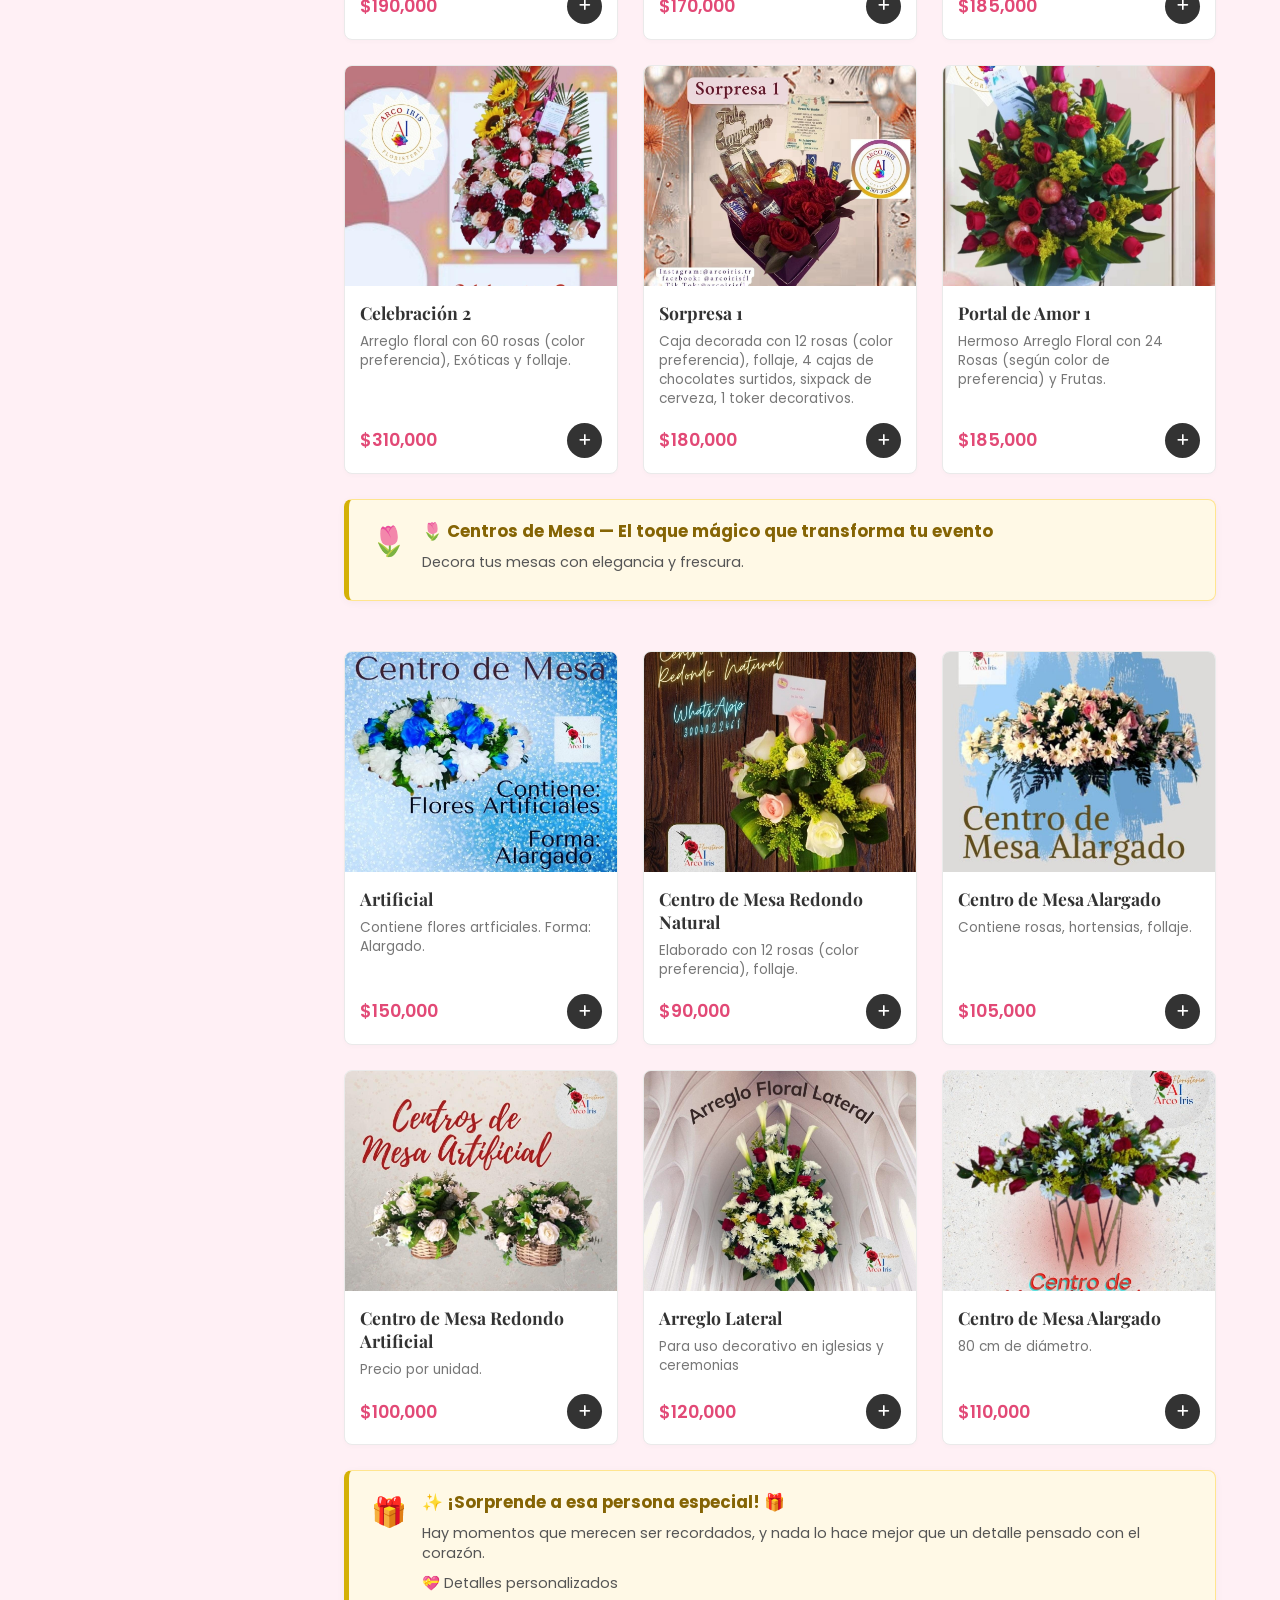
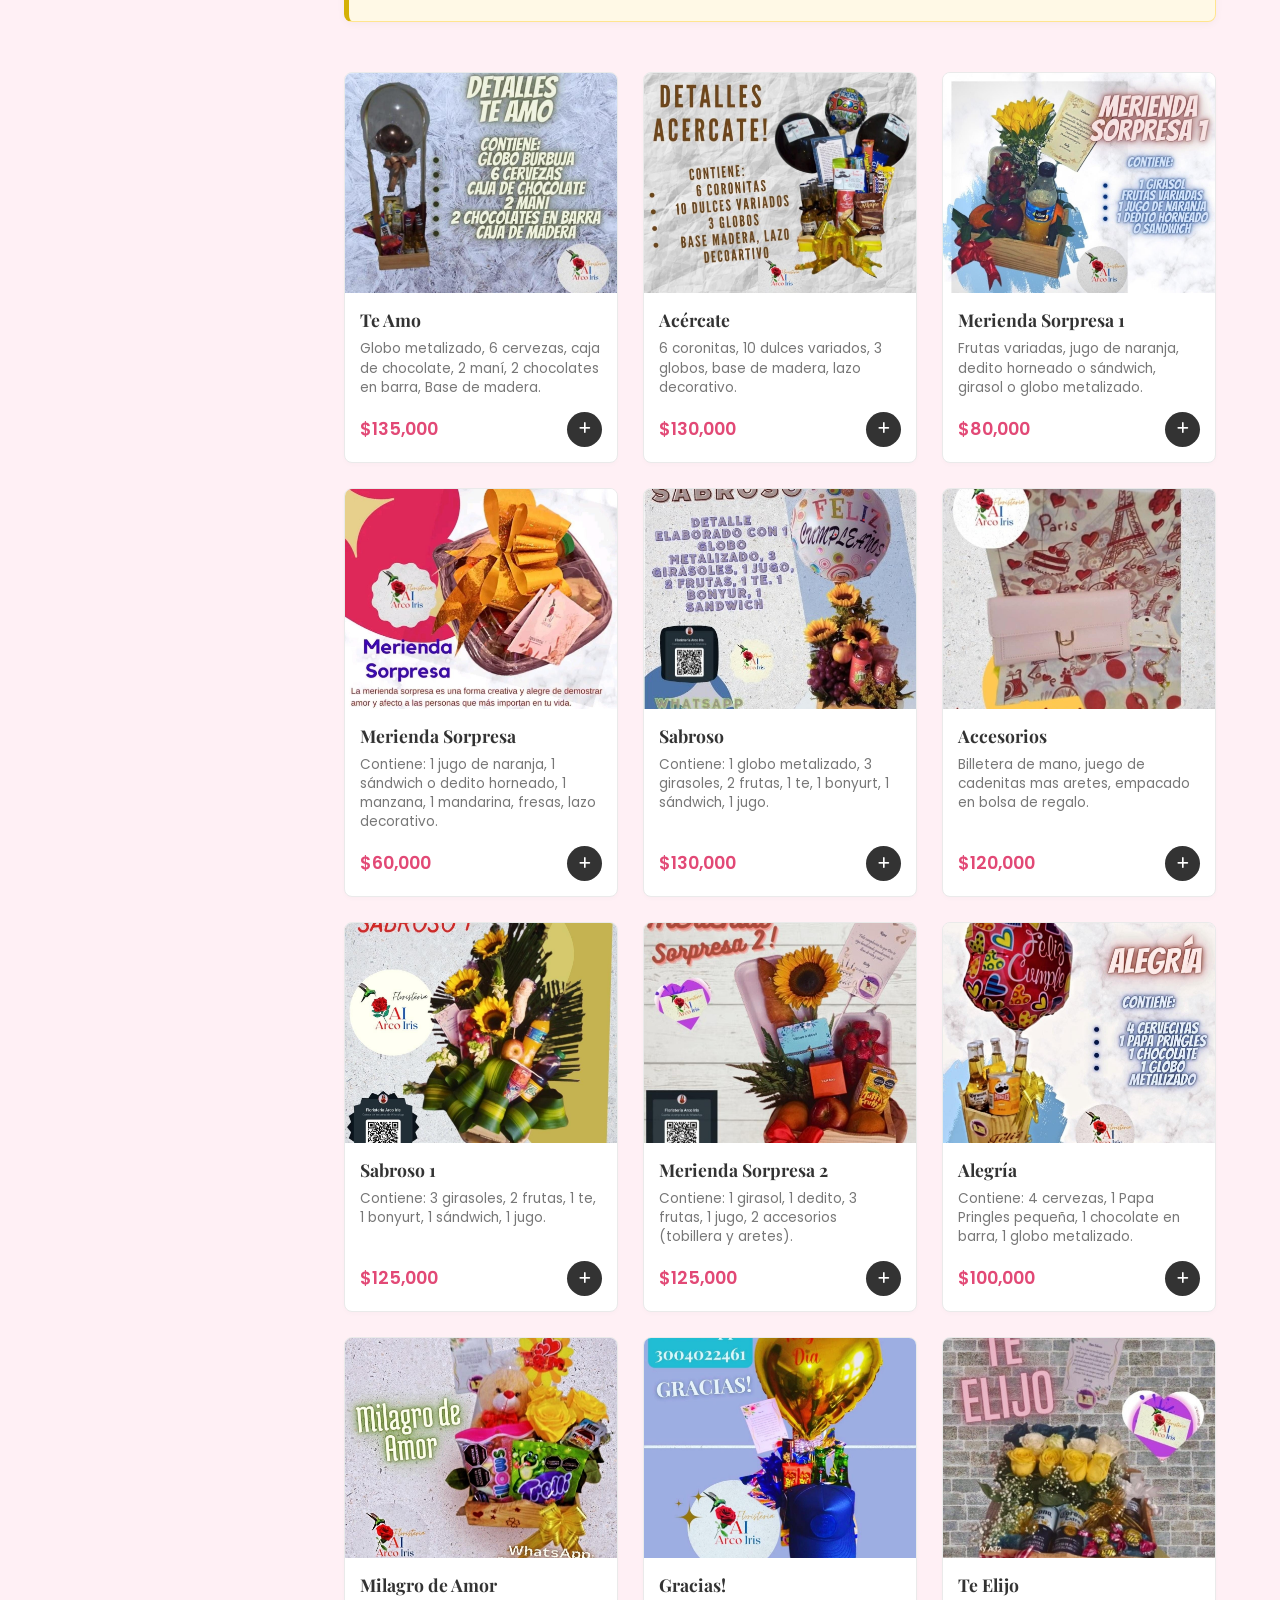
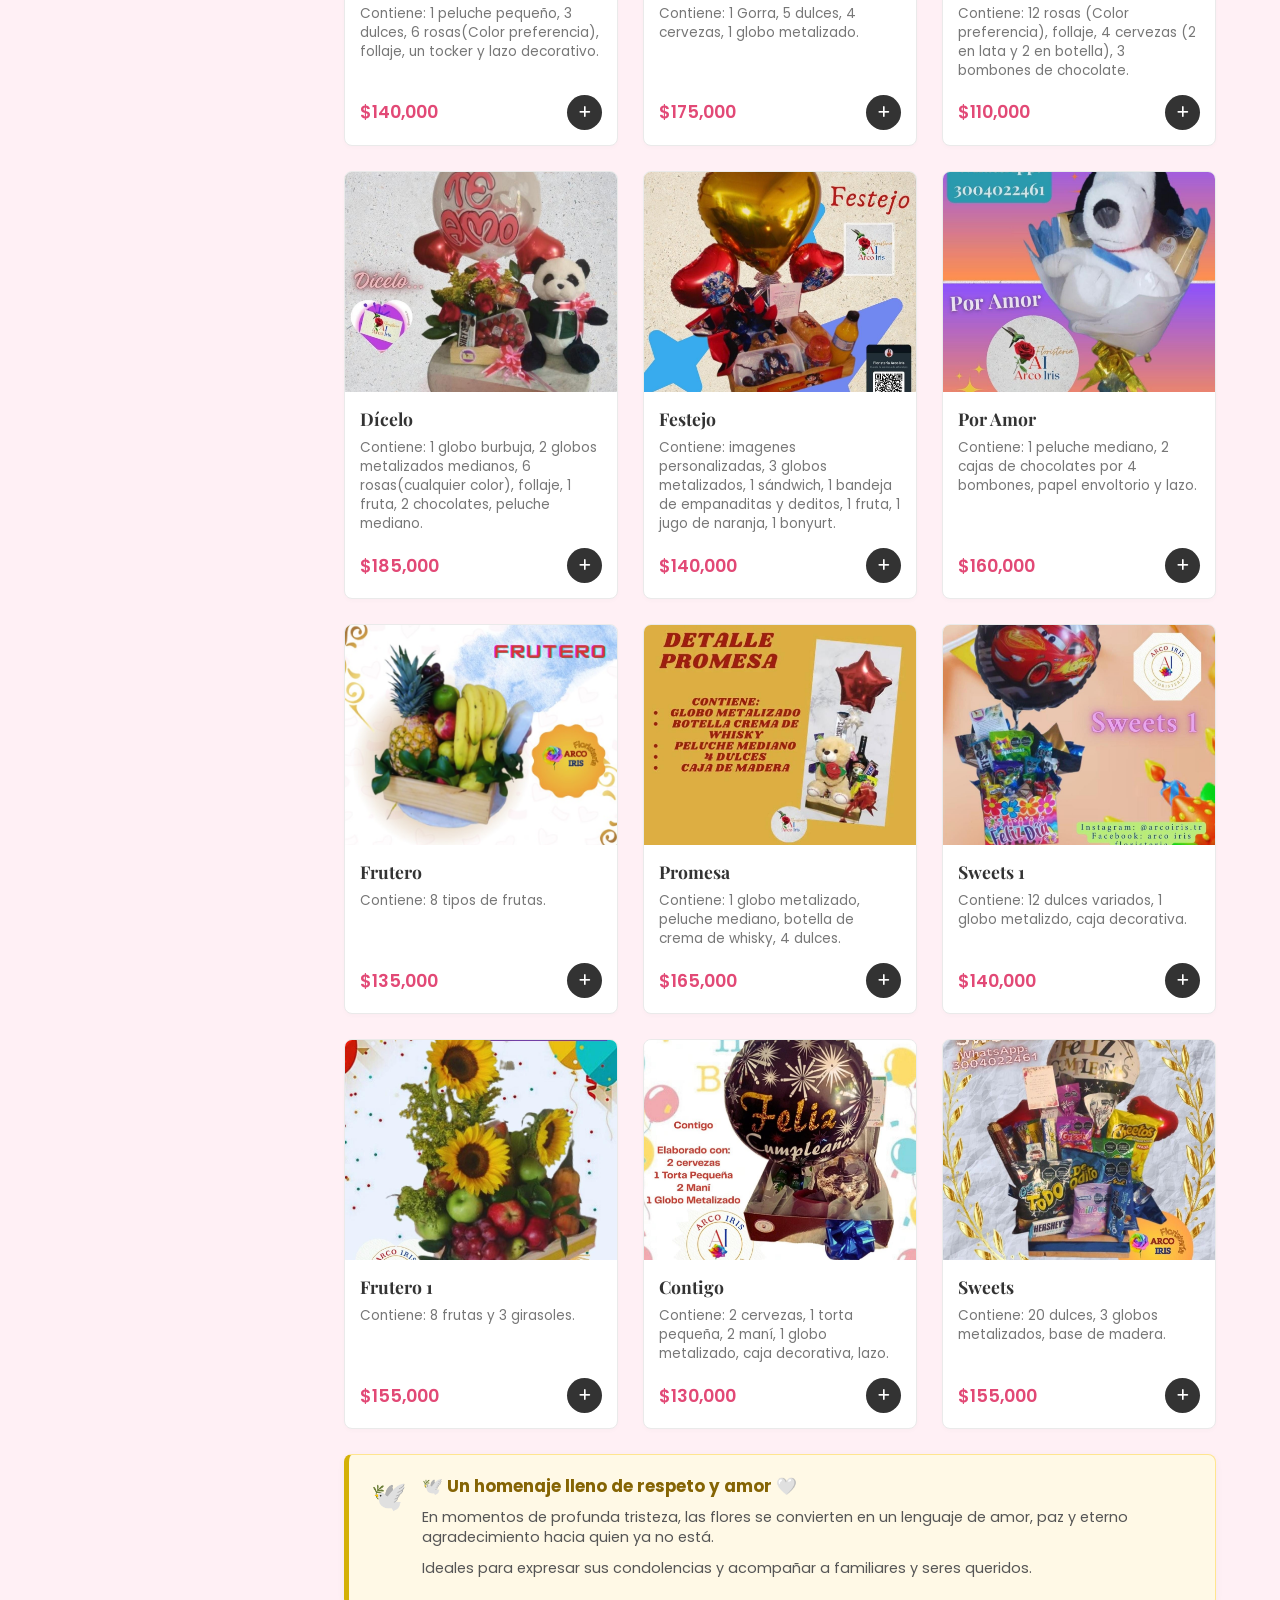
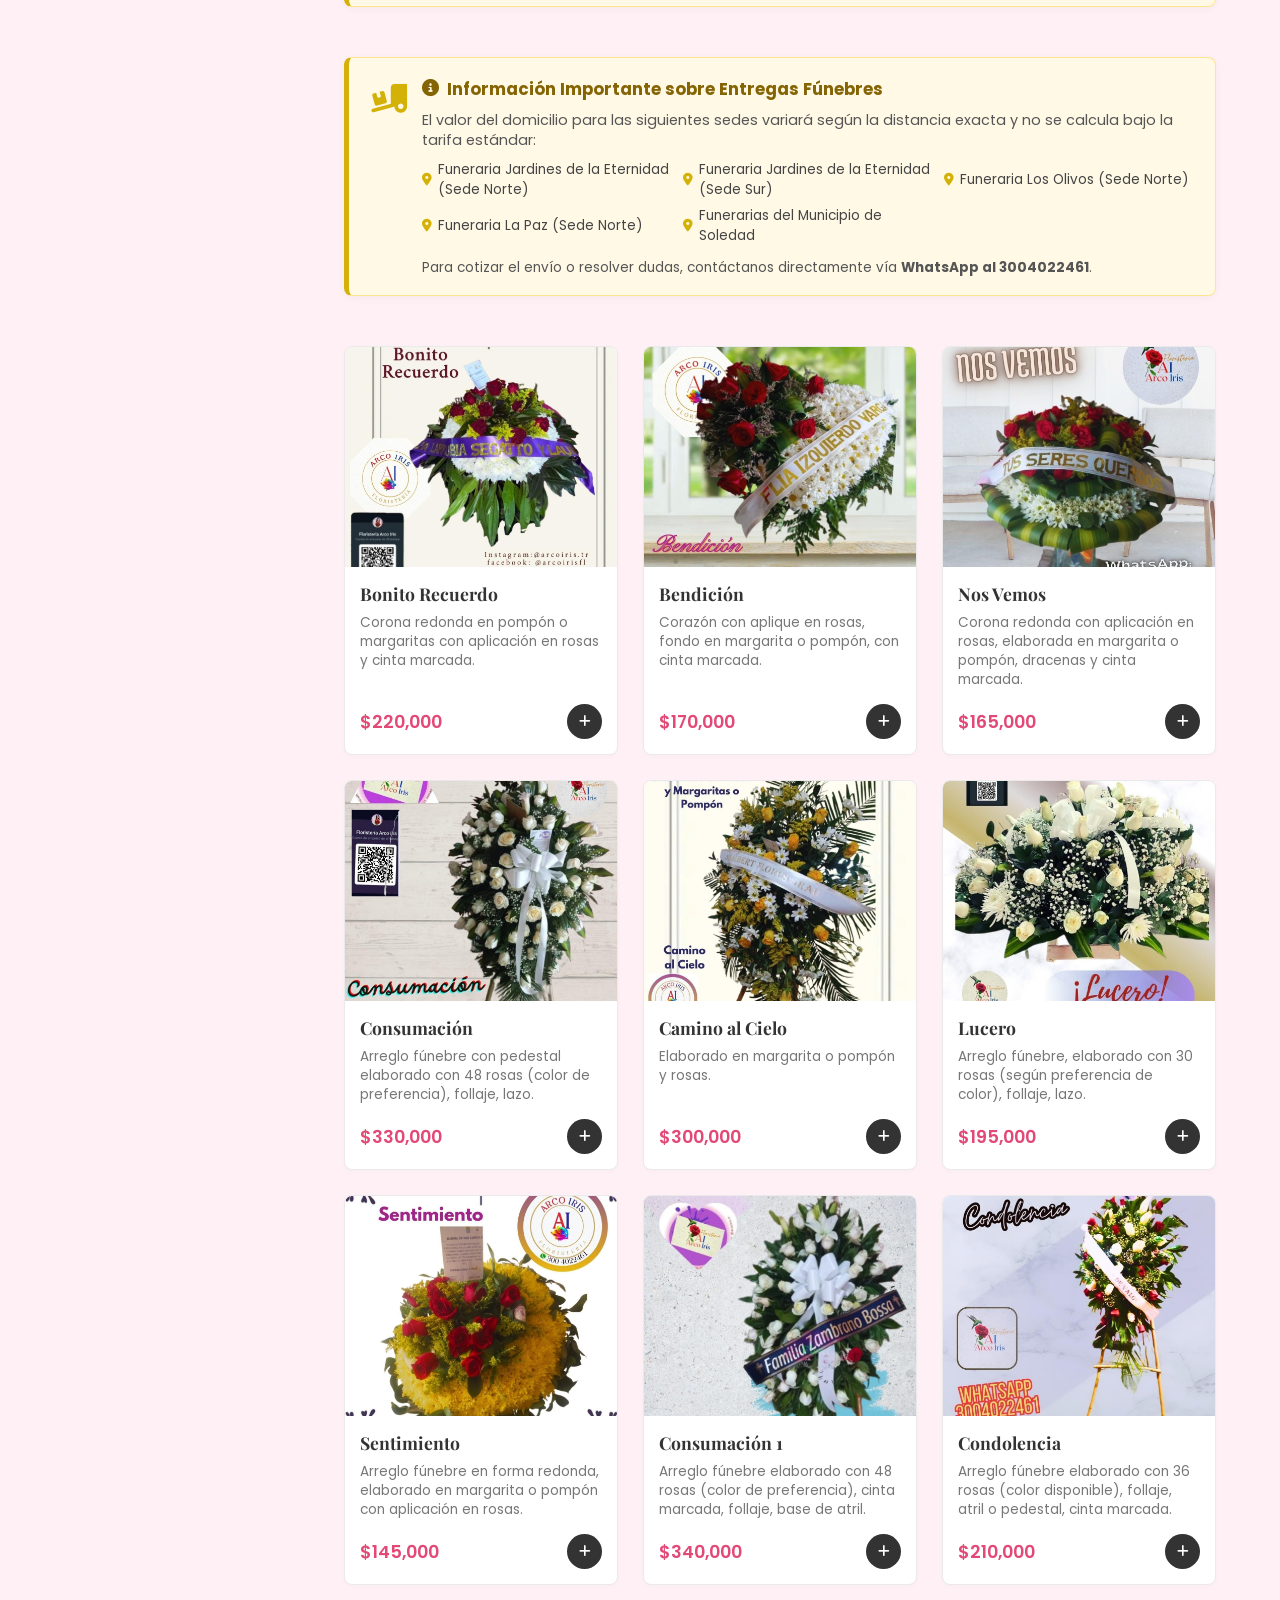
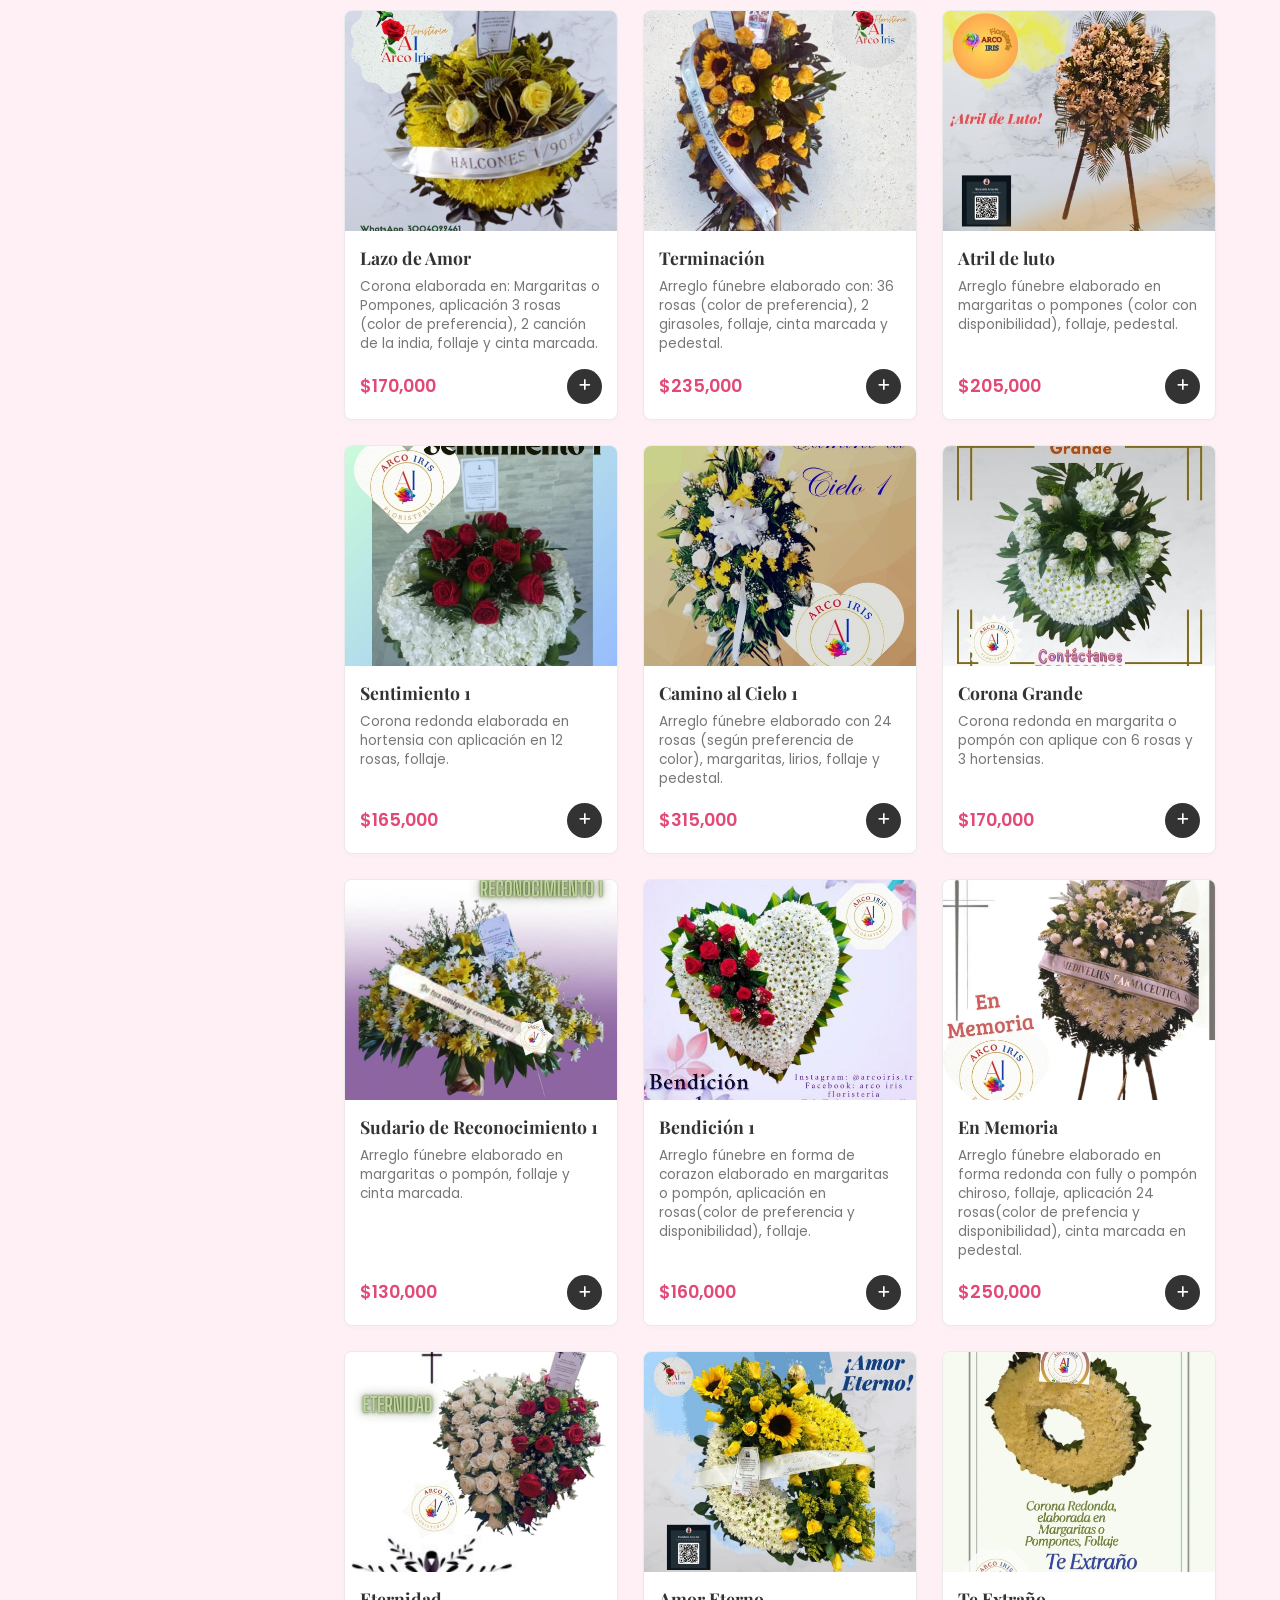
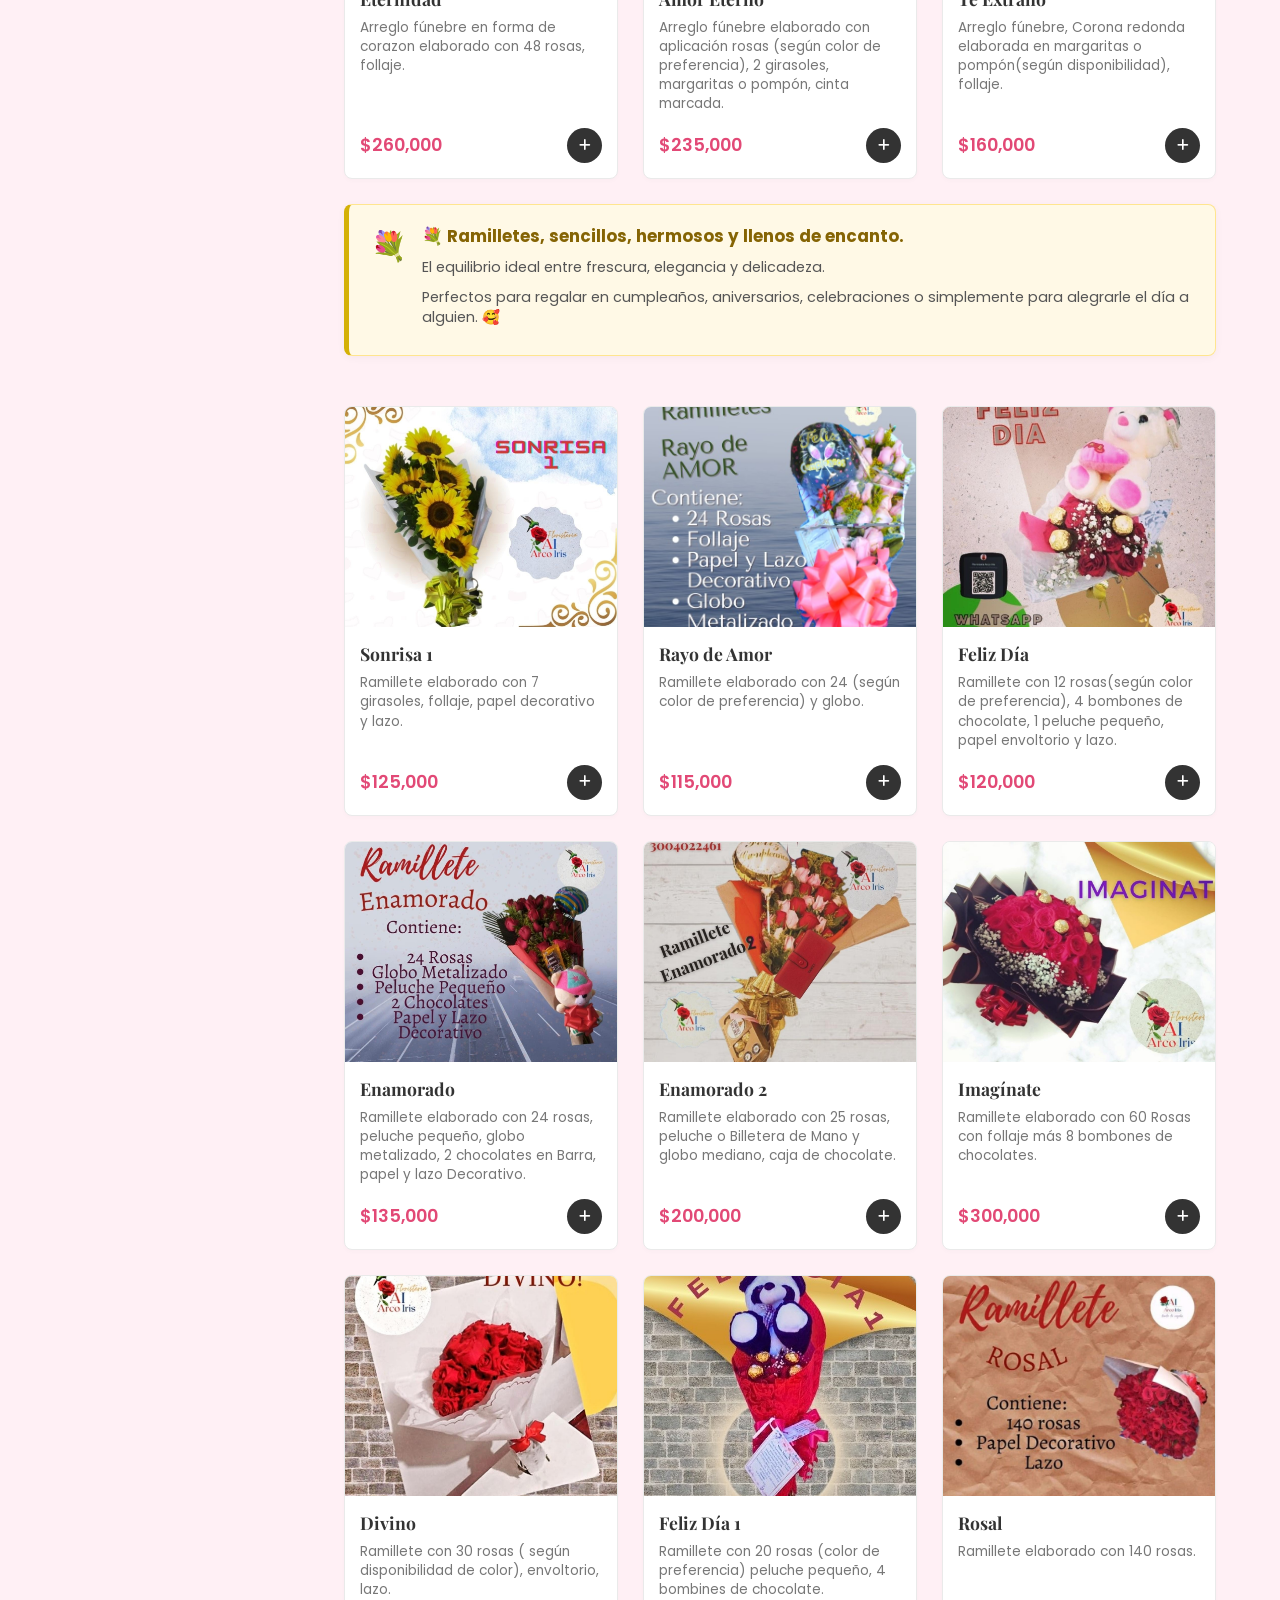
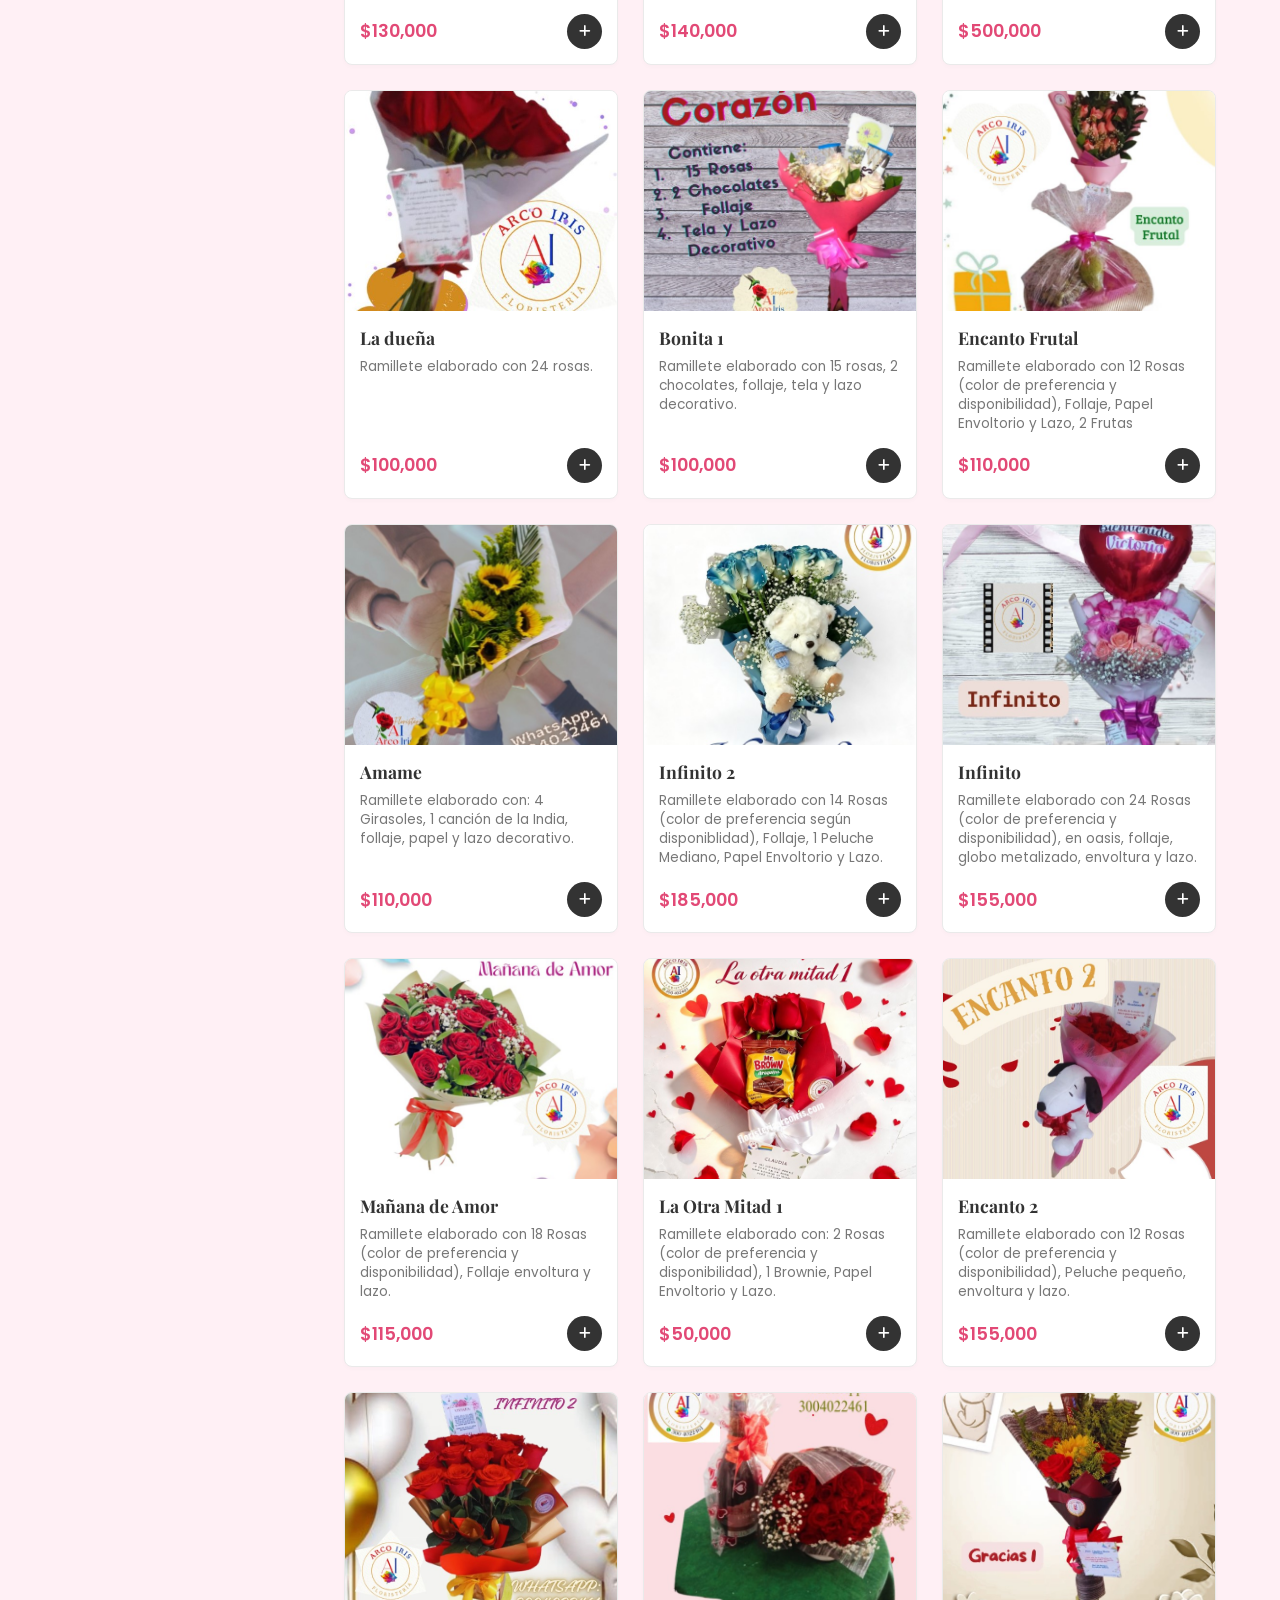
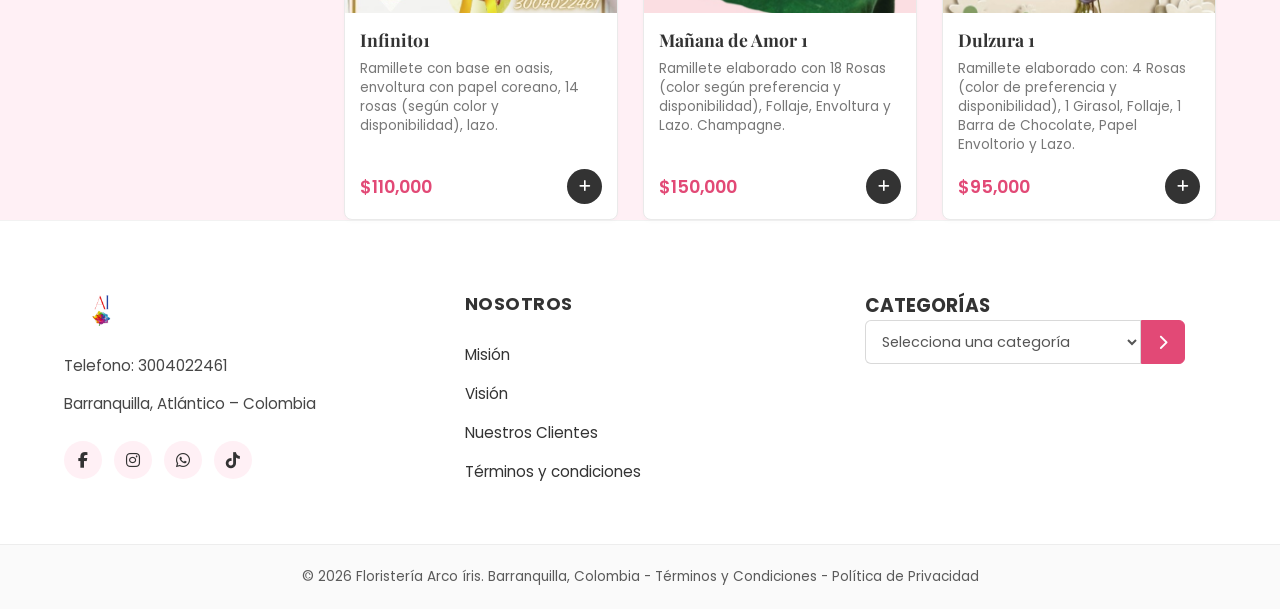
==== commit 8145f896: "Cambios en el catalogo" ====
--- a/pages/catalogo.html
+++ b/pages/catalogo.html
@@ -156,8 +156,8 @@
                 </div>
                 
                 <div class="tarjeta-producto" data-cat="arreglos">
-                    <div class="producto-img"><img src="../img/catalogo/ramodeamor.jpg" alt="Ramo de Amor"></div>
-                    <div class="producto-info"><h4>Ramo de Amor</h4><p class="descripcion-corta">Arreglo Floral elaborado con 9 Rosas (color de preferencia, según disponiblidad), 1 Girasol, Follaje, 1 Globo Metalizado.</p><div class="producto-footer"><span class="precio">$105,000</span><button class="btn-añadir"><i class="fa-solid fa-plus"></i></button></div></div>
+                    <div class="producto-img"><img src="../img/catalogo/princesa1.jpg" alt="Princesa 1"></div>
+                    <div class="producto-info"><h4>Princesa 1</h4><p class="descripcion-corta">Arreglo Floral elaborado con: 6 Rosas (color de preferencia y disponibilidad), Follaje, 2 corona, 1 Globo Metalizado.</p><div class="producto-footer"><span class="precio">$145,000</span><button class="btn-añadir"><i class="fa-solid fa-plus"></i></button></div></div>
                 </div>
                 <div class="tarjeta-producto" data-cat="arreglos">
                     <div class="producto-img"><img src="../img/catalogo/celebracion1.jpg" alt="Celebración 1"></div>
@@ -403,7 +403,7 @@
         <h4>Bendición</h4>
         <p class="descripcion-corta">Corazón con aplique en rosas, fondo en margarita o pompón, con cinta marcada.</p>
         <div class="producto-footer">
-            <span class="precio">$185,000</span>
+            <span class="precio">$170,000</span>
             <button class="btn-añadir"><i class="fa-solid fa-plus"></i></button>
         </div>
     </div>
@@ -424,7 +424,7 @@
                 <div class="tarjeta-producto" data-cat="funebres"><div class="producto-img"><img src="../img/catalogo/caminoalcielo1.jpg" alt="Camino al Cielo 1"></div><div class="producto-info"><h4>Camino al Cielo 1</h4><p class="descripcion-corta">Arreglo fúnebre elaborado con 24 rosas (según preferencia de color), margaritas, lirios, follaje y pedestal.</p><div class="producto-footer"><span class="precio">$315,000</span><button class="btn-añadir"><i class="fa-solid fa-plus"></i></button></div></div></div>
                 <div class="tarjeta-producto" data-cat="funebres"><div class="producto-img"><img src="../img/catalogo/coronagrande.jpg" alt="Corona Grande"></div><div class="producto-info"><h4>Corona Grande</h4><p class="descripcion-corta">Corona redonda en margarita o pompón con aplique con 6 rosas y 3 hortensias.</p><div class="producto-footer"><span class="precio">$170,000</span><button class="btn-añadir"><i class="fa-solid fa-plus"></i></button></div></div></div>
                 <div class="tarjeta-producto" data-cat="funebres"><div class="producto-img"><img src="../img/catalogo/sudarioreconocimiento1.jpg" alt="Sudario de Reconocimiento 1"></div><div class="producto-info"><h4>Sudario de Reconocimiento 1</h4><p class="descripcion-corta">Arreglo fúnebre elaborado en margaritas o pompón, follaje y cinta marcada.</p><div class="producto-footer"><span class="precio">$130,000</span><button class="btn-añadir"><i class="fa-solid fa-plus"></i></button></div></div></div>
-                <div class="tarjeta-producto" data-cat="funebres"><div class="producto-img"><img src="../img/catalogo/bendicion1.jpg" alt="Bendición 1"></div><div class="producto-info"><h4>Bendición 1</h4><p class="descripcion-corta">Arreglo fúnebre en forma de corazon elaborado en margaritas o pompón, aplicación en rosas(color de preferencia y disponibilidad), follaje.</p><div class="producto-footer"><span class="precio">$175,000</span><button class="btn-añadir"><i class="fa-solid fa-plus"></i></button></div></div></div>
+                <div class="tarjeta-producto" data-cat="funebres"><div class="producto-img"><img src="../img/catalogo/bendicion1.jpg" alt="Bendición 1"></div><div class="producto-info"><h4>Bendición 1</h4><p class="descripcion-corta">Arreglo fúnebre en forma de corazon elaborado en margaritas o pompón, aplicación en rosas(color de preferencia y disponibilidad), follaje.</p><div class="producto-footer"><span class="precio">$160,000</span><button class="btn-añadir"><i class="fa-solid fa-plus"></i></button></div></div></div>
                 <div class="tarjeta-producto" data-cat="funebres"><div class="producto-img"><img src="../img/catalogo/enmemoria.jpg" alt="En Memoria"></div><div class="producto-info"><h4>En Memoria</h4><p class="descripcion-corta">Arreglo fúnebre elaborado en forma redonda con fully o pompón chiroso, follaje, aplicación 24 rosas(color de prefencia y disponibilidad), cinta marcada en pedestal.</p><div class="producto-footer"><span class="precio">$250,000</span><button class="btn-añadir"><i class="fa-solid fa-plus"></i></button></div></div></div>
                 <div class="tarjeta-producto" data-cat="funebres"><div class="producto-img"><img src="../img/catalogo/eternidad.jpg" alt="Eternidad"></div><div class="producto-info"><h4>Eternidad</h4><p class="descripcion-corta">Arreglo fúnebre en forma de corazon elaborado con 48 rosas, follaje.</p><div class="producto-footer"><span class="precio">$260,000</span><button class="btn-añadir"><i class="fa-solid fa-plus"></i></button></div></div></div>
                 <div class="tarjeta-producto" data-cat="funebres"><div class="producto-img"><img src="../img/catalogo/amoreterno.jpg" alt="Amor Eterno"></div><div class="producto-info"><h4>Amor Eterno</h4><p class="descripcion-corta">Arreglo fúnebre elaborado con aplicación rosas (según color de preferencia), 2 girasoles, margaritas o pompón, cinta marcada.</p><div class="producto-footer"><span class="precio">$235,000</span><button class="btn-añadir"><i class="fa-solid fa-plus"></i></button></div></div></div>
@@ -477,7 +477,7 @@
                 
                 <div class="tarjeta-producto" data-cat="ramilletes"><div class="producto-img"><img src="../img/catalogo/mananadeamor.jpg" alt="Mañana de Amor"></div><div class="producto-info"><h4>Mañana de Amor</h4><p class="descripcion-corta">Ramillete elaborado con 18 Rosas (color de preferencia y disponibilidad), Follaje envoltura y lazo.</p><div class="producto-footer"><span class="precio">$115,000</span><button class="btn-añadir"><i class="fa-solid fa-plus"></i></button></div></div></div>
                 
-                <div class="tarjeta-producto" data-cat="ramilletes"><div class="producto-img"><img src="../img/catalogo/encanto1.jpg" alt="Encanto 1"></div><div class="producto-info"><h4>Encanto 1</h4><p class="descripcion-corta">Ramillete elaborado con: 12 Rosas (color de preferencia y disponibilidad), 1 lirio, Envoltura y Lazo.</p><div class="producto-footer"><span class="precio">$95,000</span><button class="btn-añadir"><i class="fa-solid fa-plus"></i></button></div></div></div>
+                <div class="tarjeta-producto" data-cat="ramilletes"><div class="producto-img"><img src="../img/catalogo/laotramitad1.jpg" alt="La Otra  Mitad 1"></div><div class="producto-info"><h4>La Otra Mitad 1</h4><p class="descripcion-corta">Ramillete elaborado con: 2 Rosas (color de preferencia y disponibilidad), 1 Brownie, Papel Envoltorio y Lazo.</p><div class="producto-footer"><span class="precio">$50,000</span><button class="btn-añadir"><i class="fa-solid fa-plus"></i></button></div></div></div>
                 <div class="tarjeta-producto" data-cat="ramilletes"><div class="producto-img"><img src="../img/catalogo/encanto2.jpg" alt="Encanto 2"></div><div class="producto-info"><h4>Encanto 2</h4><p class="descripcion-corta">Ramillete elaborado con 12 Rosas (color de preferencia y disponibilidad), Peluche pequeño, envoltura y lazo.</p><div class="producto-footer"><span class="precio">$155,000</span><button class="btn-añadir"><i class="fa-solid fa-plus"></i></button></div></div></div>
                 <div class="tarjeta-producto" data-cat="ramilletes"><div class="producto-img"><img src="../img/catalogo/infinito1.jpg" alt="Infinito1"></div><div class="producto-info"><h4>Infinito1</h4><p class="descripcion-corta">Ramillete con base en oasis, envoltura con papel coreano, 14 rosas (según color y disponibilidad), lazo.</p><div class="producto-footer"><span class="precio">$110,000</span><button class="btn-añadir"><i class="fa-solid fa-plus"></i></button></div></div></div>
                 
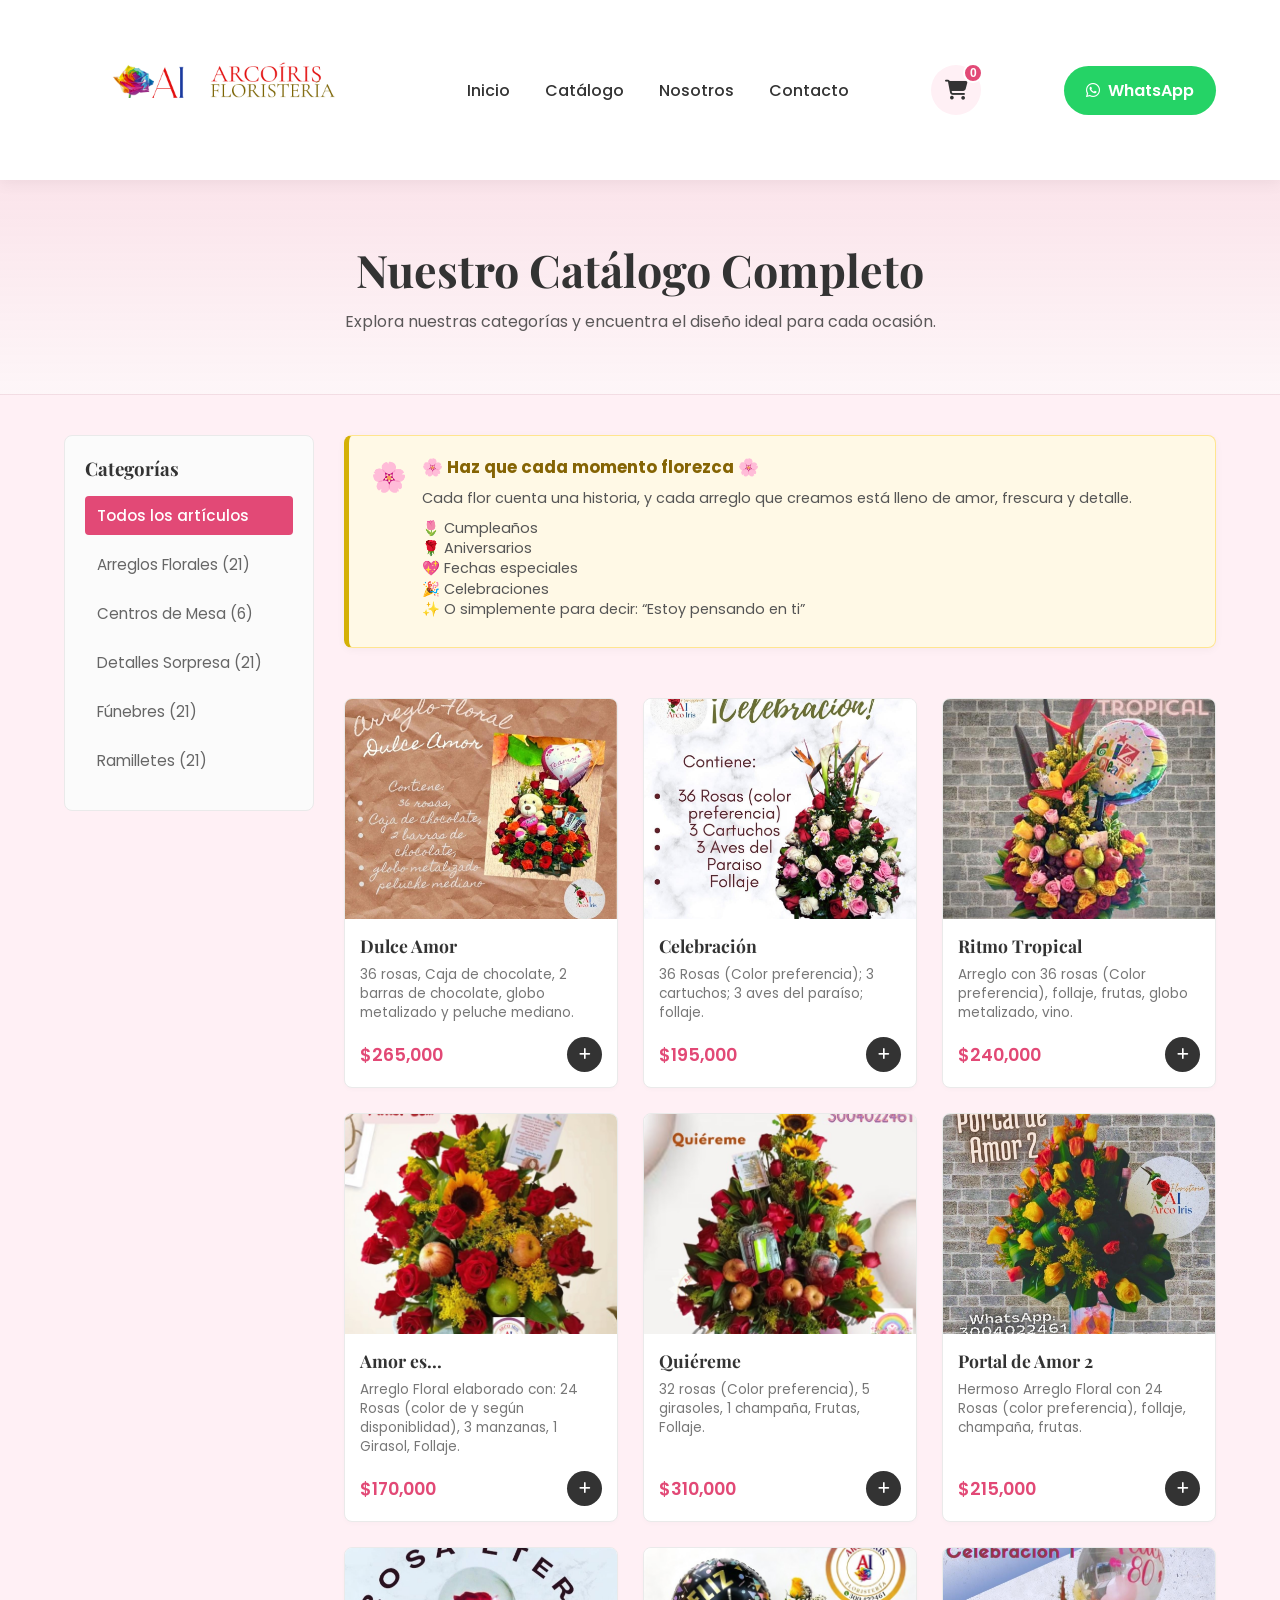
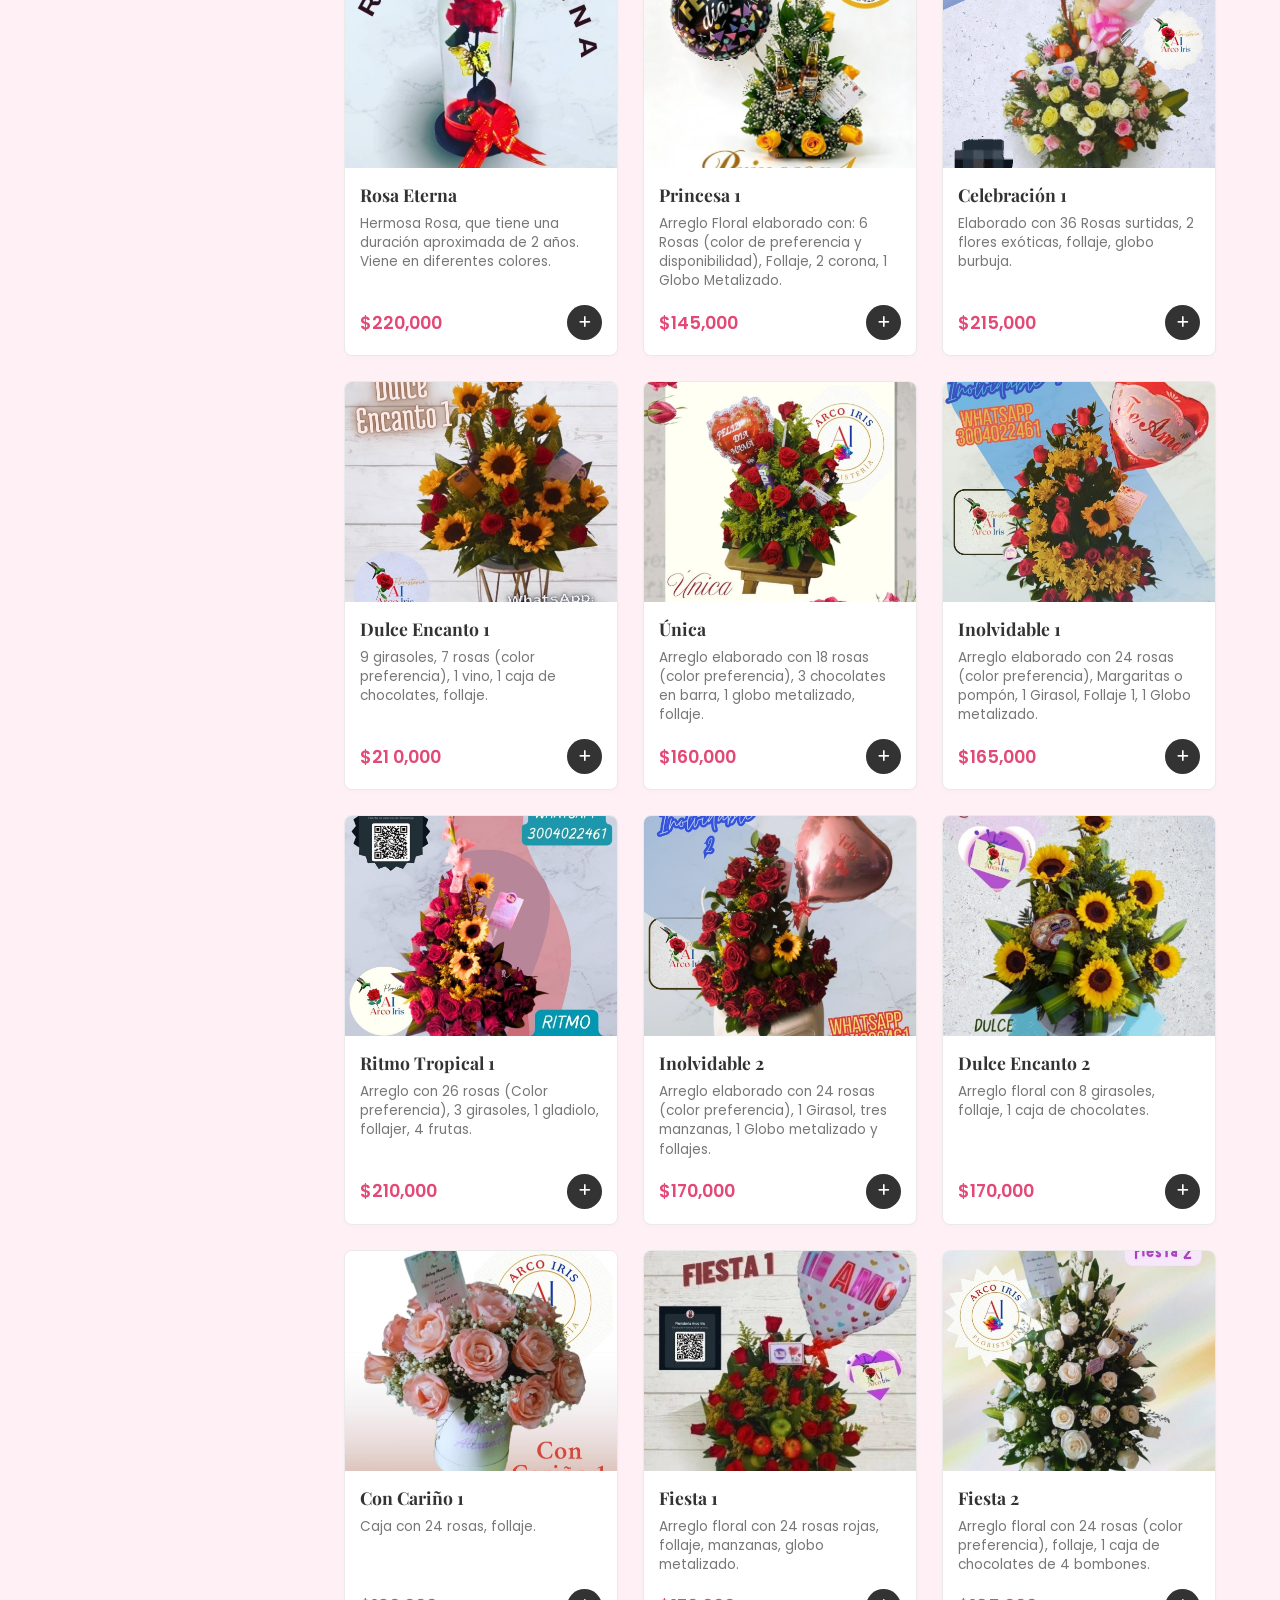
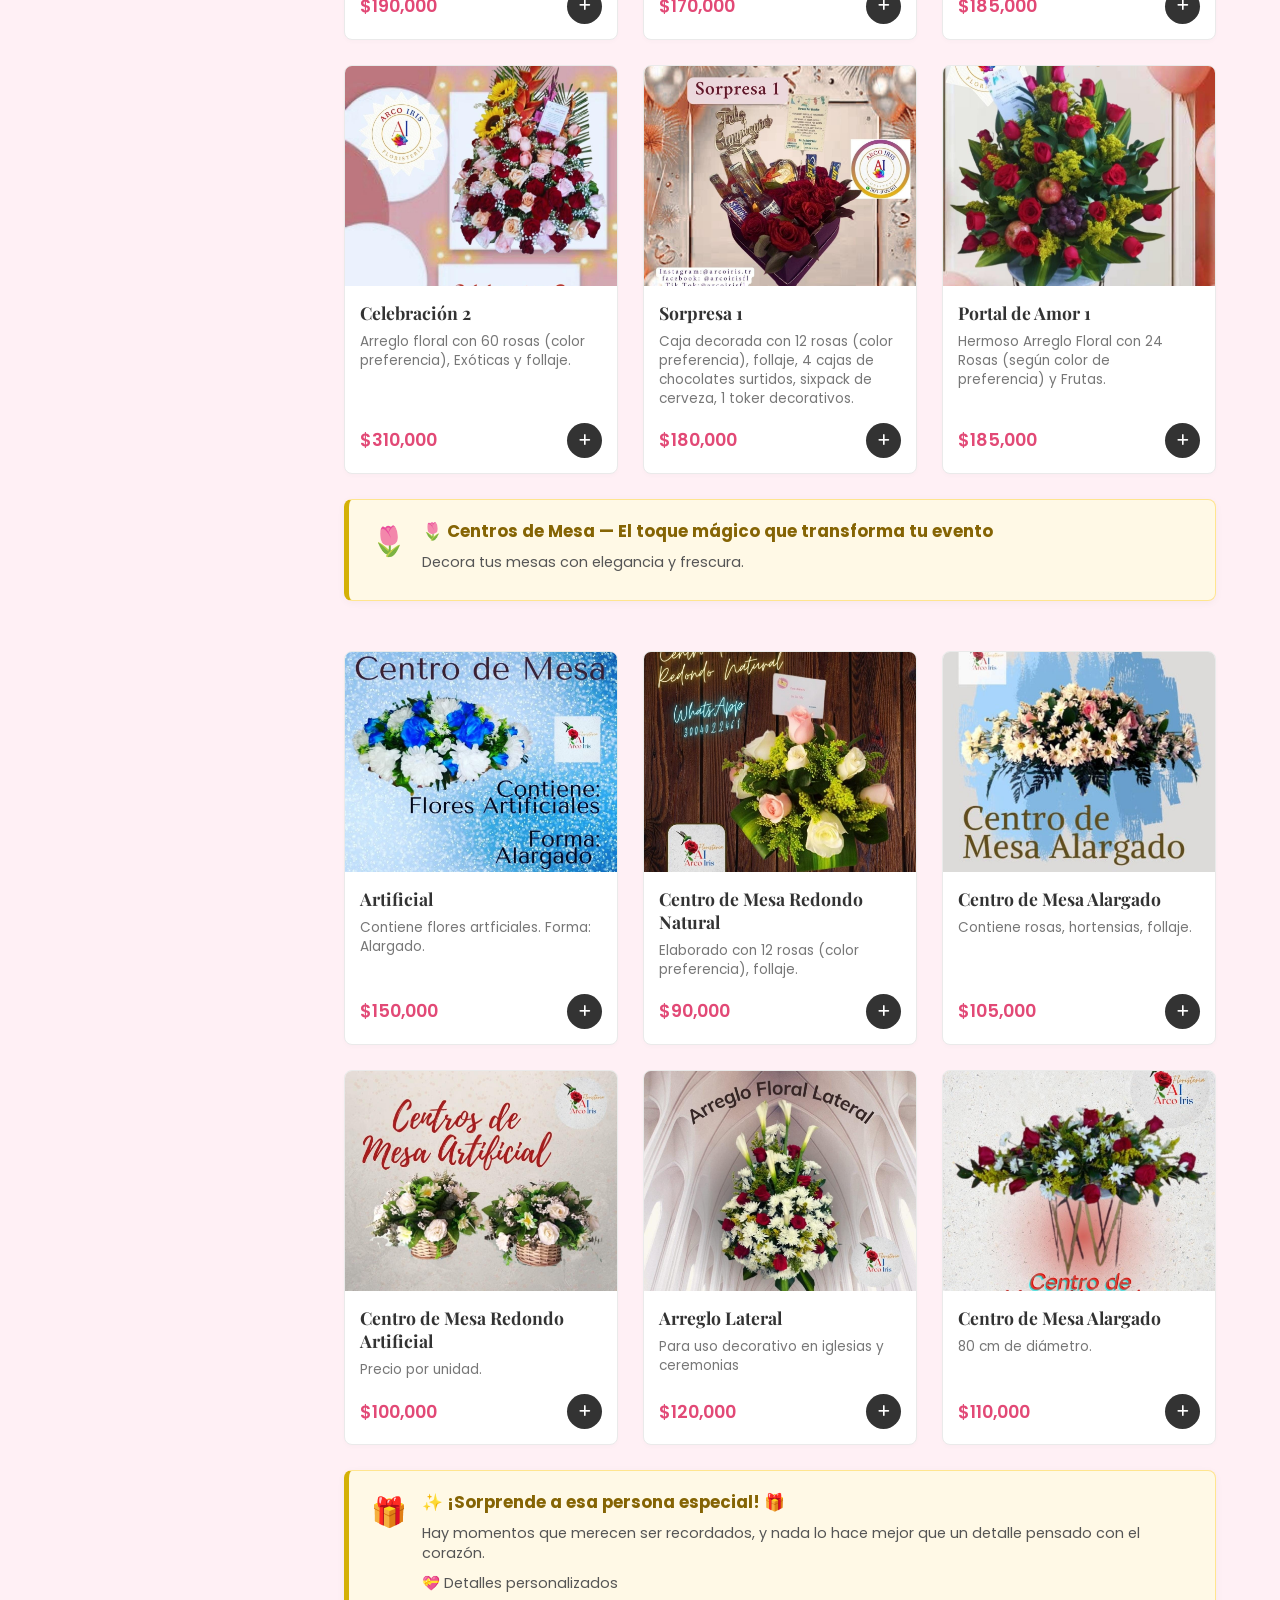
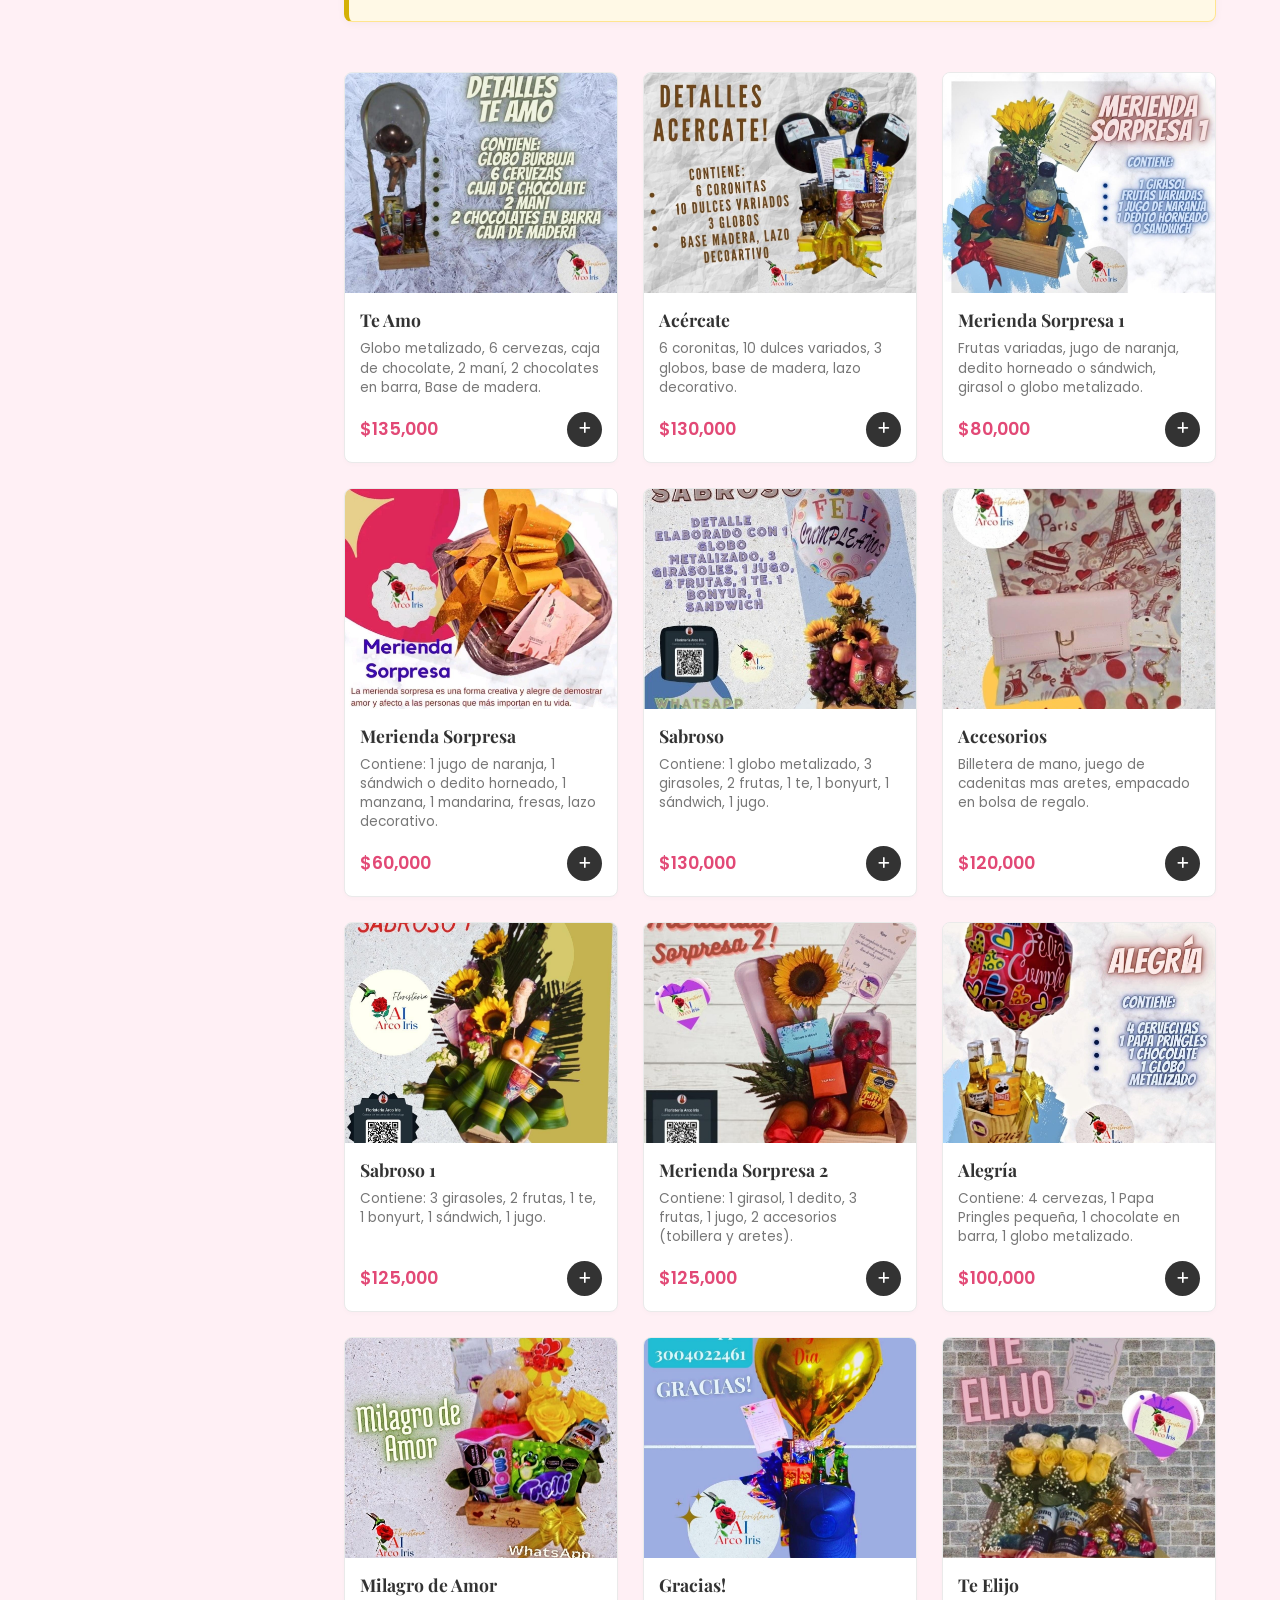
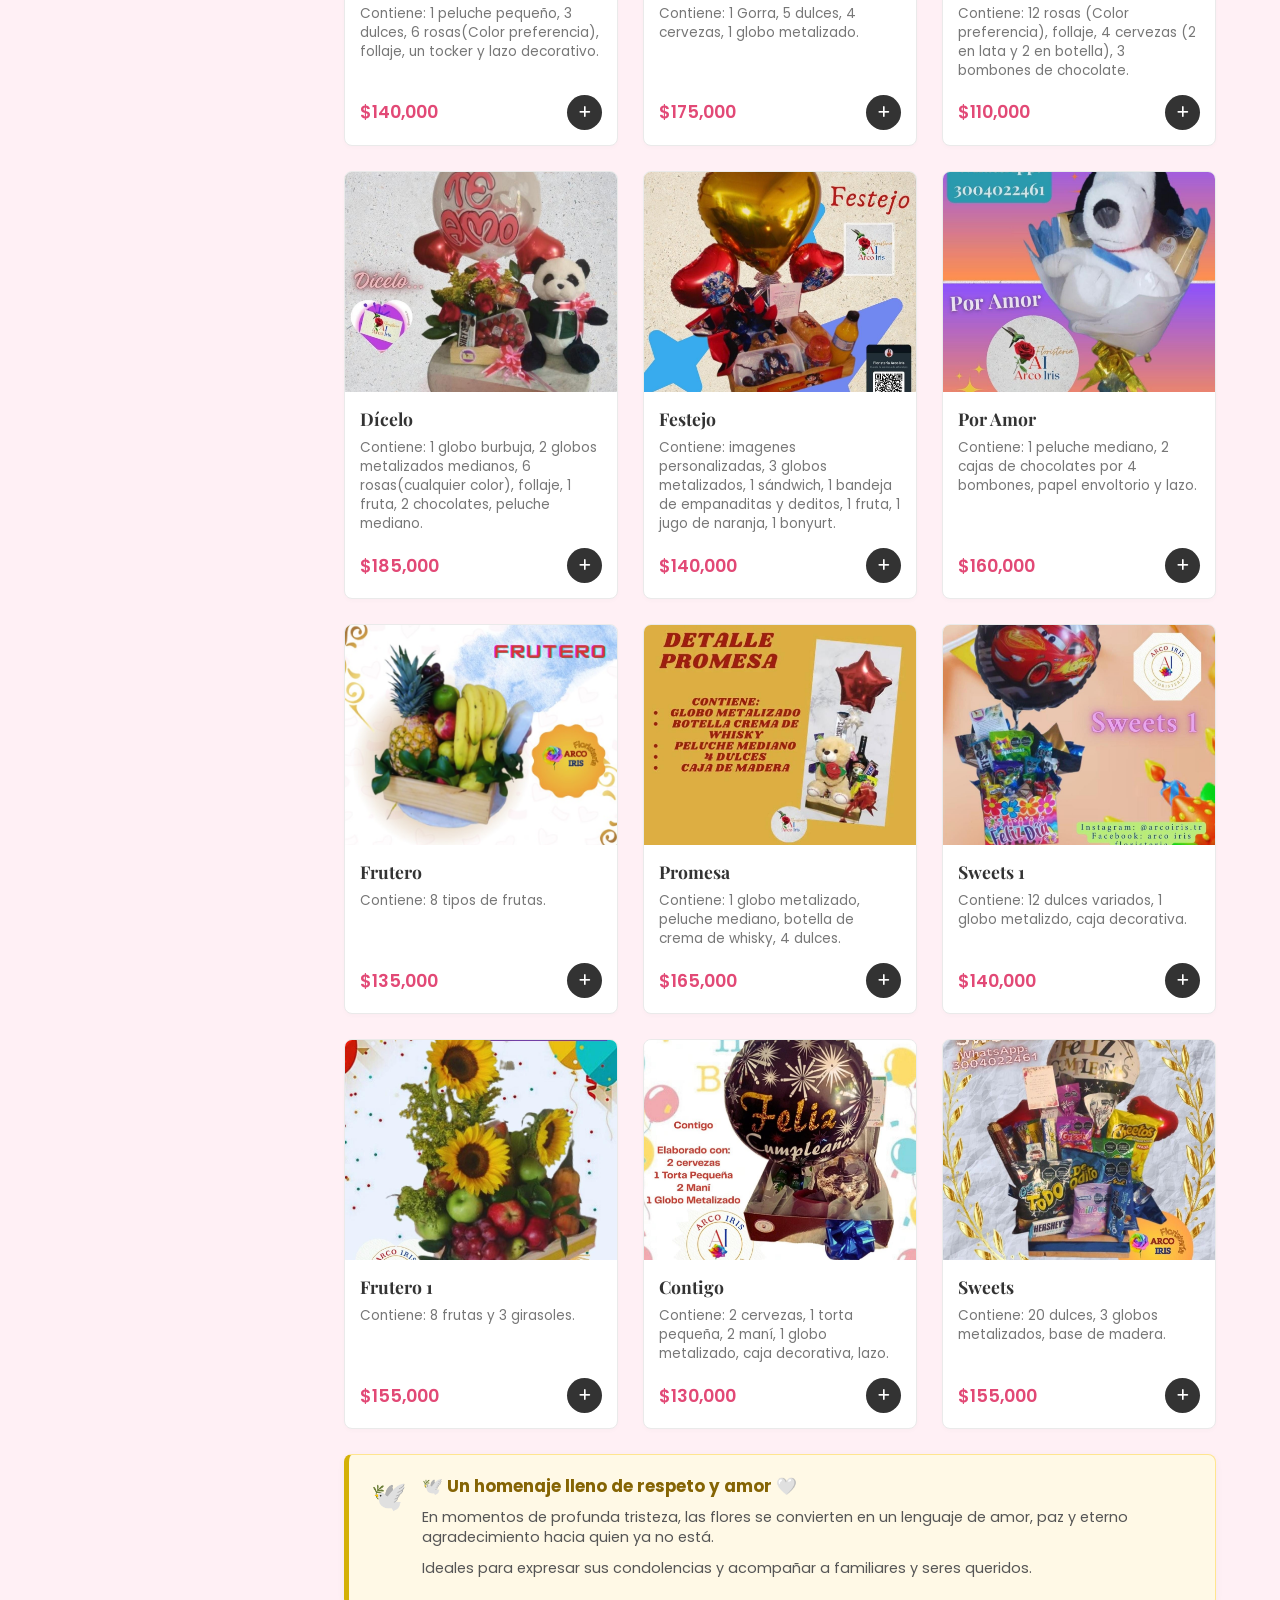
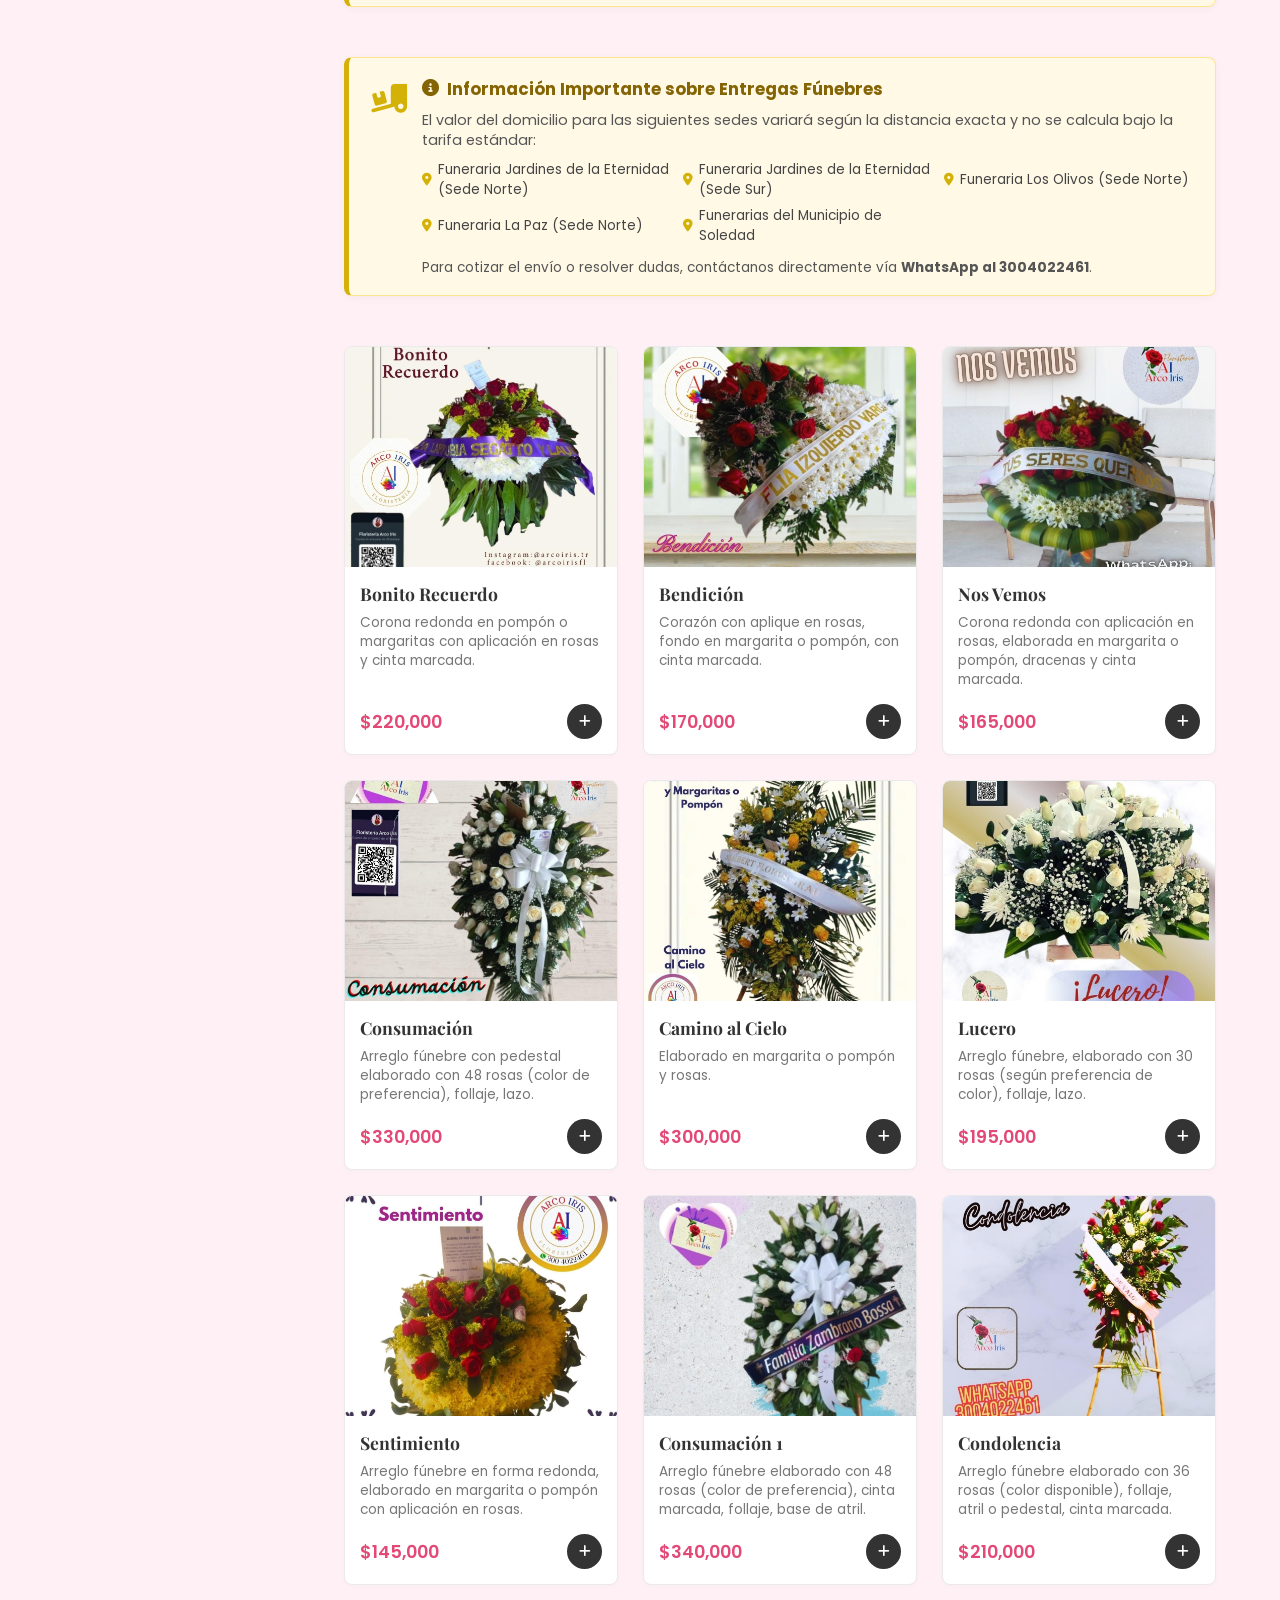
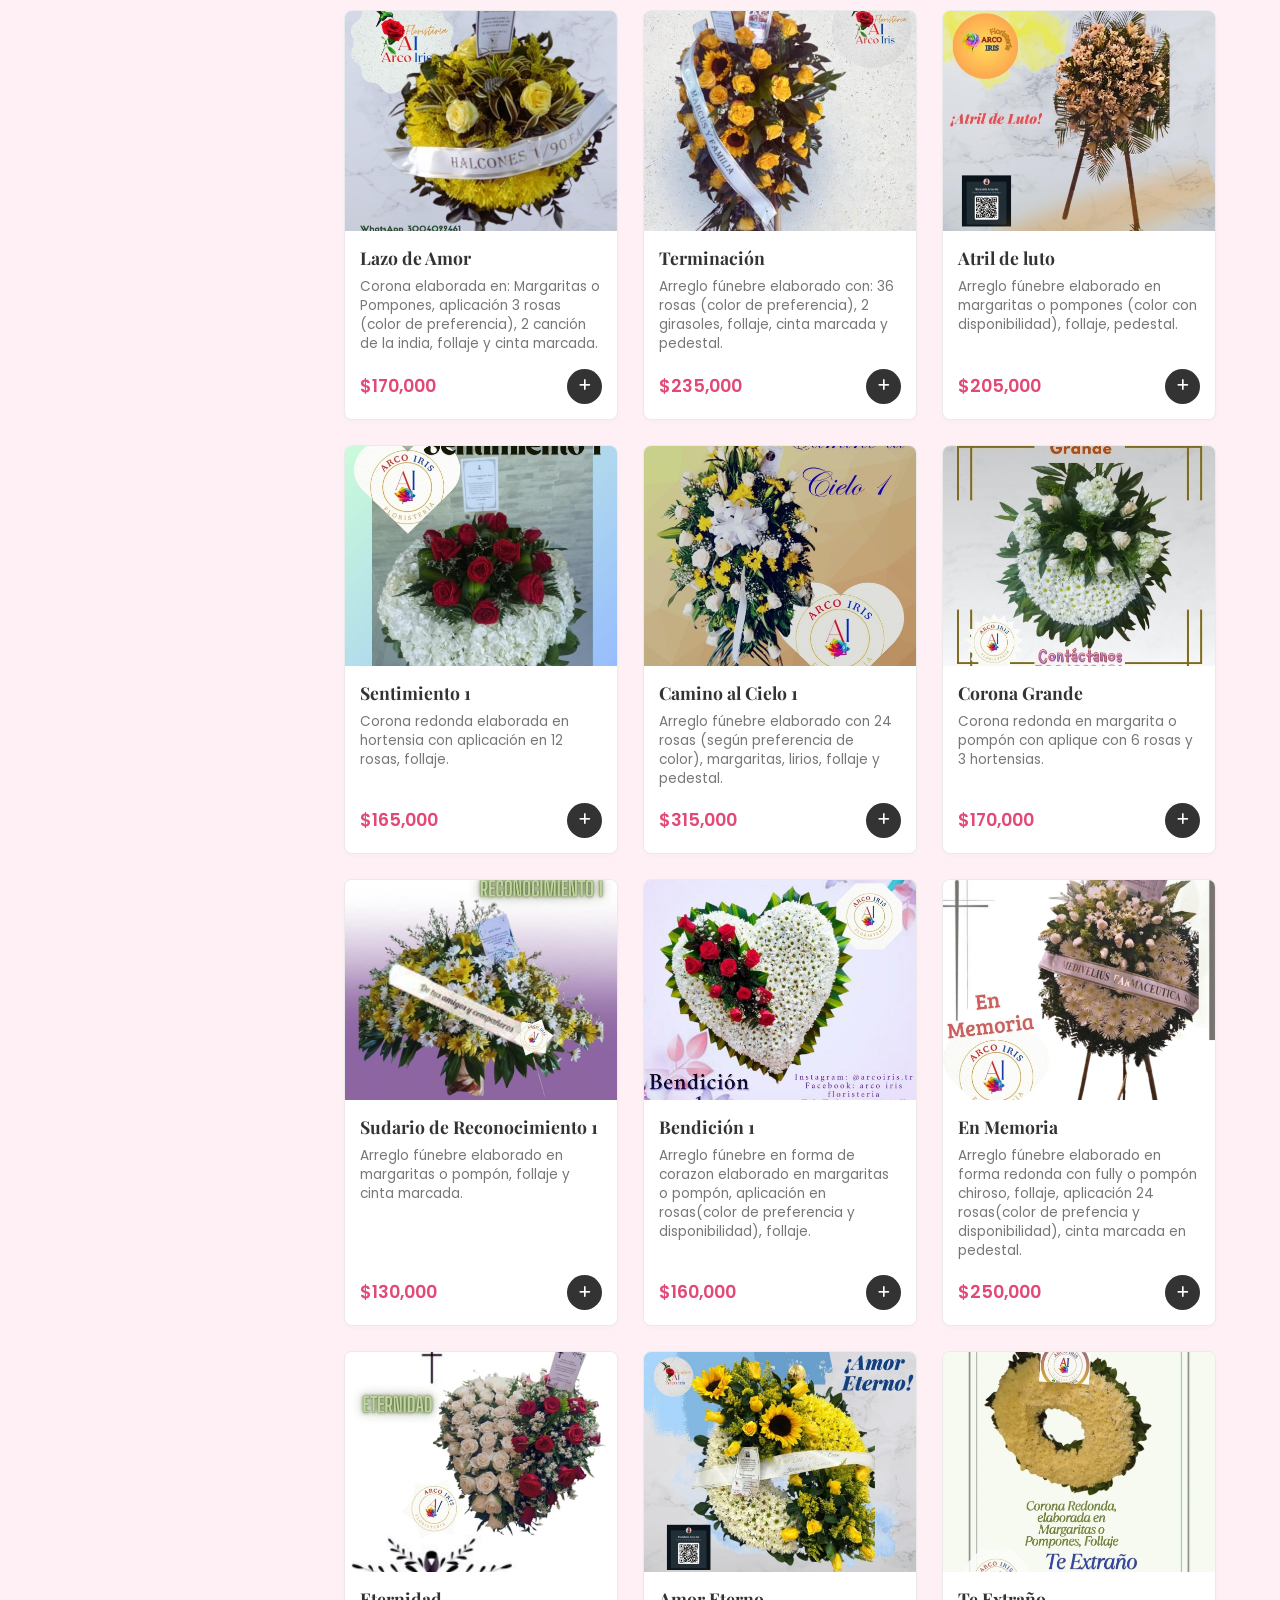
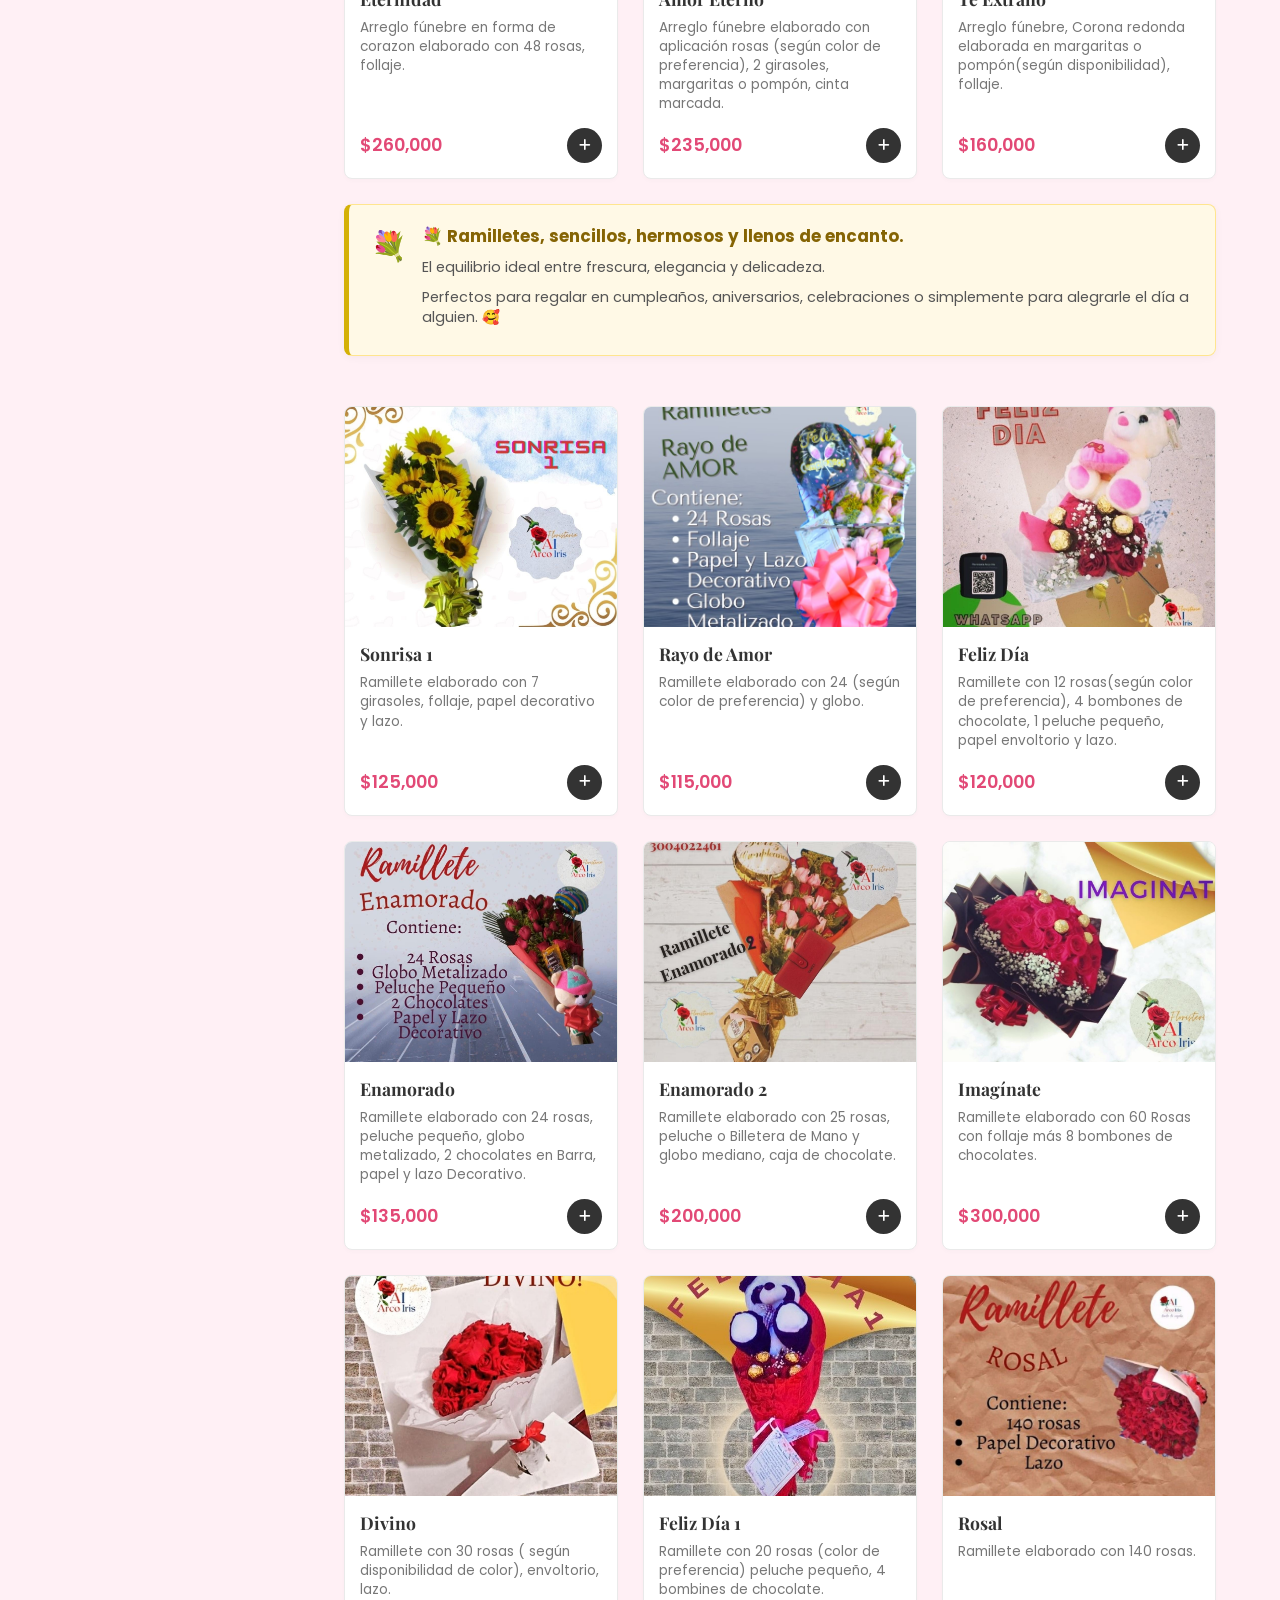
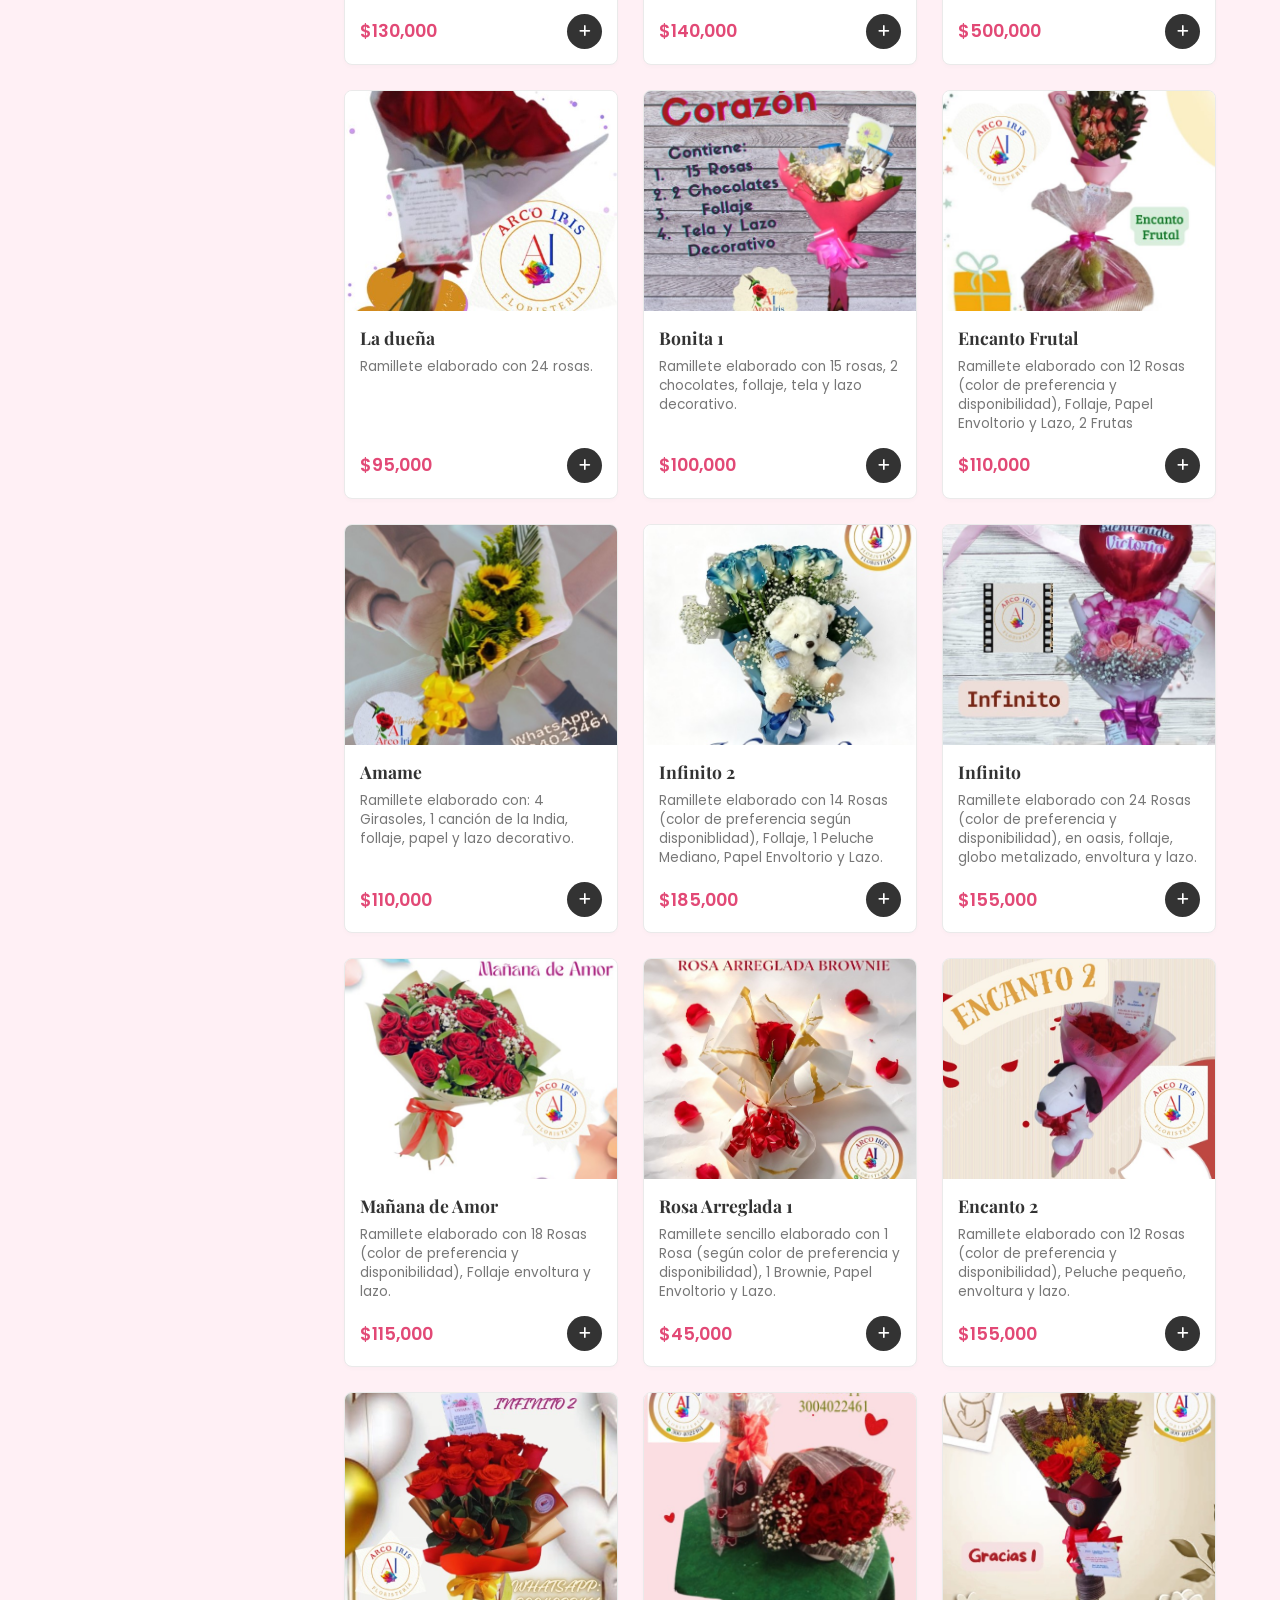
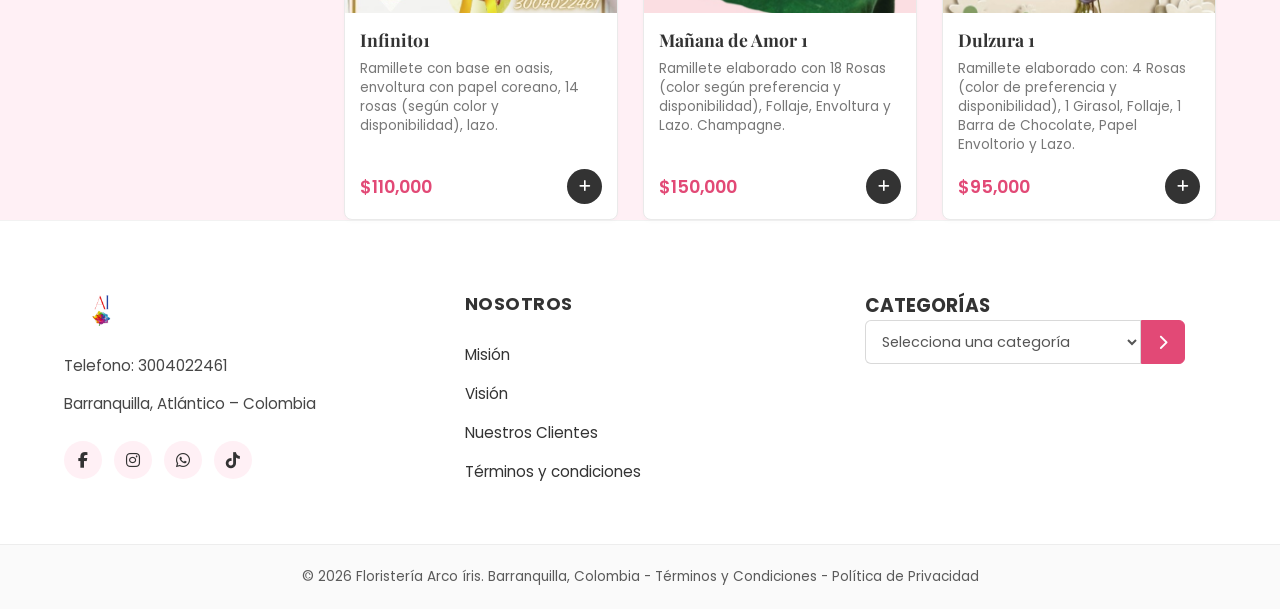
==== commit 7c550cf5: "Cambios en el catalogo" ====
--- a/pages/catalogo.html
+++ b/pages/catalogo.html
@@ -165,7 +165,7 @@
                 </div>
                 <div class="tarjeta-producto" data-cat="arreglos">
                     <div class="producto-img"><img src="../img/catalogo/dulceencanto1.jpg" alt="Dulce Encanto 1"></div>
-                    <div class="producto-info"><h4>Dulce Encanto 1</h4><p class="descripcion-corta">9 girasoles, 7 rosas (color preferencia), 1 vino, 1 caja de chocolates, follaje.</p><div class="producto-footer"><span class="precio">$200,000</span><button class="btn-añadir"><i class="fa-solid fa-plus"></i></button></div></div>
+                    <div class="producto-info"><h4>Dulce Encanto 1</h4><p class="descripcion-corta">9 girasoles, 7 rosas (color preferencia), 1 vino, 1 caja de chocolates, follaje.</p><div class="producto-footer"><span class="precio">$21 0,000</span><button class="btn-añadir"><i class="fa-solid fa-plus"></i></button></div></div>
                 </div>
                 <div class="tarjeta-producto" data-cat="arreglos">
                     <div class="producto-img"><img src="../img/catalogo/unica.jpg" alt="Única"></div>
@@ -468,7 +468,7 @@
                 
                 <div class="tarjeta-producto" data-cat="ramilletes"><div class="producto-img"><img src="../img/catalogo/rosal.jpg" alt="Rosal"></div><div class="producto-info"><h4>Rosal</h4><p class="descripcion-corta">Ramillete elaborado con 140 rosas.</p><div class="producto-footer"><span class="precio">$500,000</span><button class="btn-añadir"><i class="fa-solid fa-plus"></i></button></div></div></div>
                 
-                <div class="tarjeta-producto" data-cat="ramilletes"><div class="producto-img"><img src="../img/catalogo/laduena.jpg" alt="La dueña"></div><div class="producto-info"><h4>La dueña</h4><p class="descripcion-corta">Ramillete elaborado con 24 rosas.</p><div class="producto-footer"><span class="precio">$100,000</span><button class="btn-añadir"><i class="fa-solid fa-plus"></i></button></div></div></div>
+                <div class="tarjeta-producto" data-cat="ramilletes"><div class="producto-img"><img src="../img/catalogo/laduena.jpg" alt="La dueña"></div><div class="producto-info"><h4>La dueña</h4><p class="descripcion-corta">Ramillete elaborado con 24 rosas.</p><div class="producto-footer"><span class="precio">$95,000</span><button class="btn-añadir"><i class="fa-solid fa-plus"></i></button></div></div></div>
                 <div class="tarjeta-producto" data-cat="ramilletes"><div class="producto-img"><img src="../img/catalogo/bonita1.jpg" alt="Bonita 1"></div><div class="producto-info"><h4>Bonita 1</h4><p class="descripcion-corta">Ramillete elaborado con 15 rosas, 2 chocolates, follaje, tela y lazo decorativo.</p><div class="producto-footer"><span class="precio">$100,000</span><button class="btn-añadir"><i class="fa-solid fa-plus"></i></button></div></div></div>
                 <div class="tarjeta-producto" data-cat="ramilletes"><div class="producto-img"><img src="../img/catalogo/encantofrutal.jpg" alt="Encanto Frutal"></div><div class="producto-info"><h4>Encanto Frutal</h4><p class="descripcion-corta">Ramillete elaborado con 12 Rosas (color de preferencia y disponibilidad), Follaje, Papel Envoltorio y Lazo, 2 Frutas</p><div class="producto-footer"><span class="precio">$110,000</span><button class="btn-añadir"><i class="fa-solid fa-plus"></i></button></div></div></div>
                 <div class="tarjeta-producto" data-cat="ramilletes"><div class="producto-img"><img src="../img/catalogo/amame.jpg" alt="Amame"></div><div class="producto-info"><h4>Amame</h4><p class="descripcion-corta">Ramillete elaborado con: 4 Girasoles, 1 canción de la India, follaje, papel y lazo decorativo.</p><div class="producto-footer"><span class="precio">$110,000</span><button class="btn-añadir"><i class="fa-solid fa-plus"></i></button></div></div></div>
@@ -477,7 +477,7 @@
                 
                 <div class="tarjeta-producto" data-cat="ramilletes"><div class="producto-img"><img src="../img/catalogo/mananadeamor.jpg" alt="Mañana de Amor"></div><div class="producto-info"><h4>Mañana de Amor</h4><p class="descripcion-corta">Ramillete elaborado con 18 Rosas (color de preferencia y disponibilidad), Follaje envoltura y lazo.</p><div class="producto-footer"><span class="precio">$115,000</span><button class="btn-añadir"><i class="fa-solid fa-plus"></i></button></div></div></div>
                 
-                <div class="tarjeta-producto" data-cat="ramilletes"><div class="producto-img"><img src="../img/catalogo/laotramitad1.jpg" alt="La Otra  Mitad 1"></div><div class="producto-info"><h4>La Otra Mitad 1</h4><p class="descripcion-corta">Ramillete elaborado con: 2 Rosas (color de preferencia y disponibilidad), 1 Brownie, Papel Envoltorio y Lazo.</p><div class="producto-footer"><span class="precio">$50,000</span><button class="btn-añadir"><i class="fa-solid fa-plus"></i></button></div></div></div>
+                <div class="tarjeta-producto" data-cat="ramilletes"><div class="producto-img"><img src="../img/catalogo/rosaarreglada1.jpg" alt="Rosa Arreglada 1"></div><div class="producto-info"><h4>Rosa Arreglada 1</h4><p class="descripcion-corta">Ramillete sencillo elaborado con 1 Rosa (según color de preferencia y disponibilidad), 1 Brownie, Papel Envoltorio y Lazo.</p><div class="producto-footer"><span class="precio">$45,000</span><button class="btn-añadir"><i class="fa-solid fa-plus"></i></button></div></div></div>
                 <div class="tarjeta-producto" data-cat="ramilletes"><div class="producto-img"><img src="../img/catalogo/encanto2.jpg" alt="Encanto 2"></div><div class="producto-info"><h4>Encanto 2</h4><p class="descripcion-corta">Ramillete elaborado con 12 Rosas (color de preferencia y disponibilidad), Peluche pequeño, envoltura y lazo.</p><div class="producto-footer"><span class="precio">$155,000</span><button class="btn-añadir"><i class="fa-solid fa-plus"></i></button></div></div></div>
                 <div class="tarjeta-producto" data-cat="ramilletes"><div class="producto-img"><img src="../img/catalogo/infinito1.jpg" alt="Infinito1"></div><div class="producto-info"><h4>Infinito1</h4><p class="descripcion-corta">Ramillete con base en oasis, envoltura con papel coreano, 14 rosas (según color y disponibilidad), lazo.</p><div class="producto-footer"><span class="precio">$110,000</span><button class="btn-añadir"><i class="fa-solid fa-plus"></i></button></div></div></div>
                 
